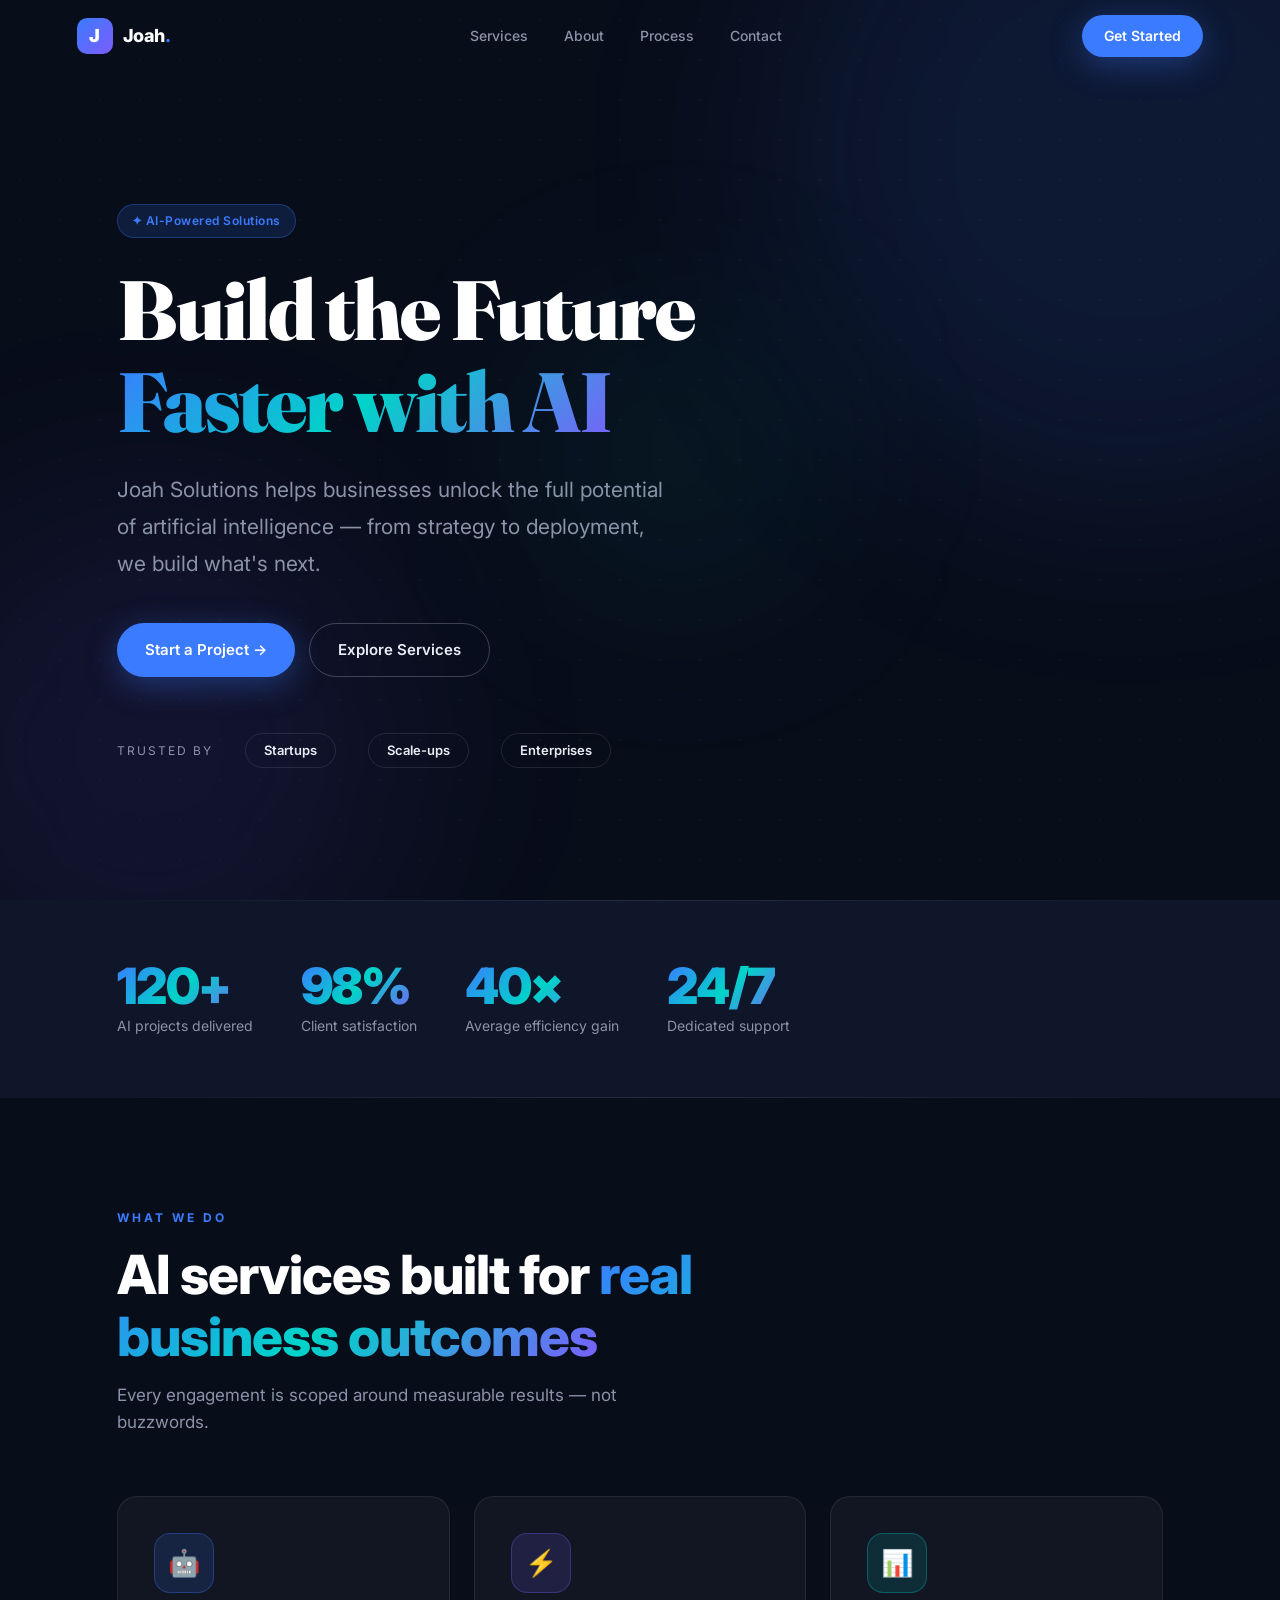
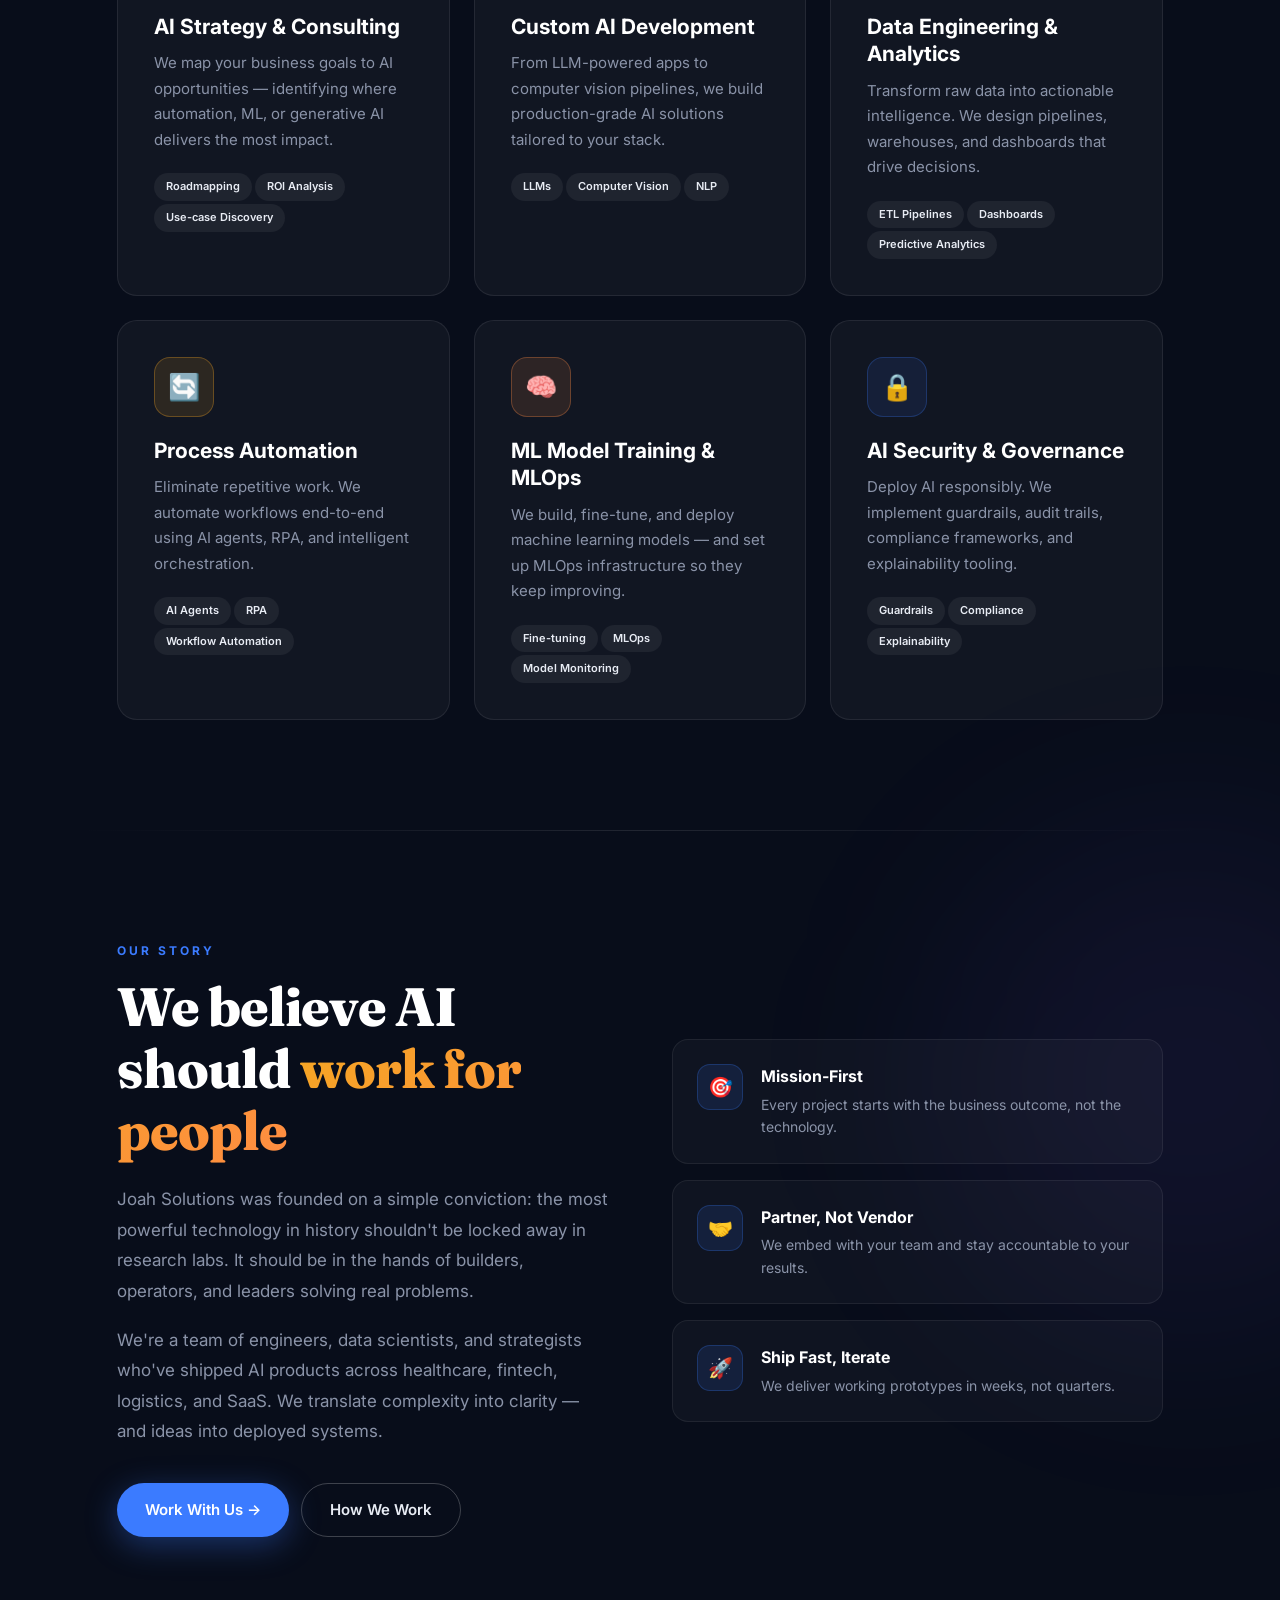
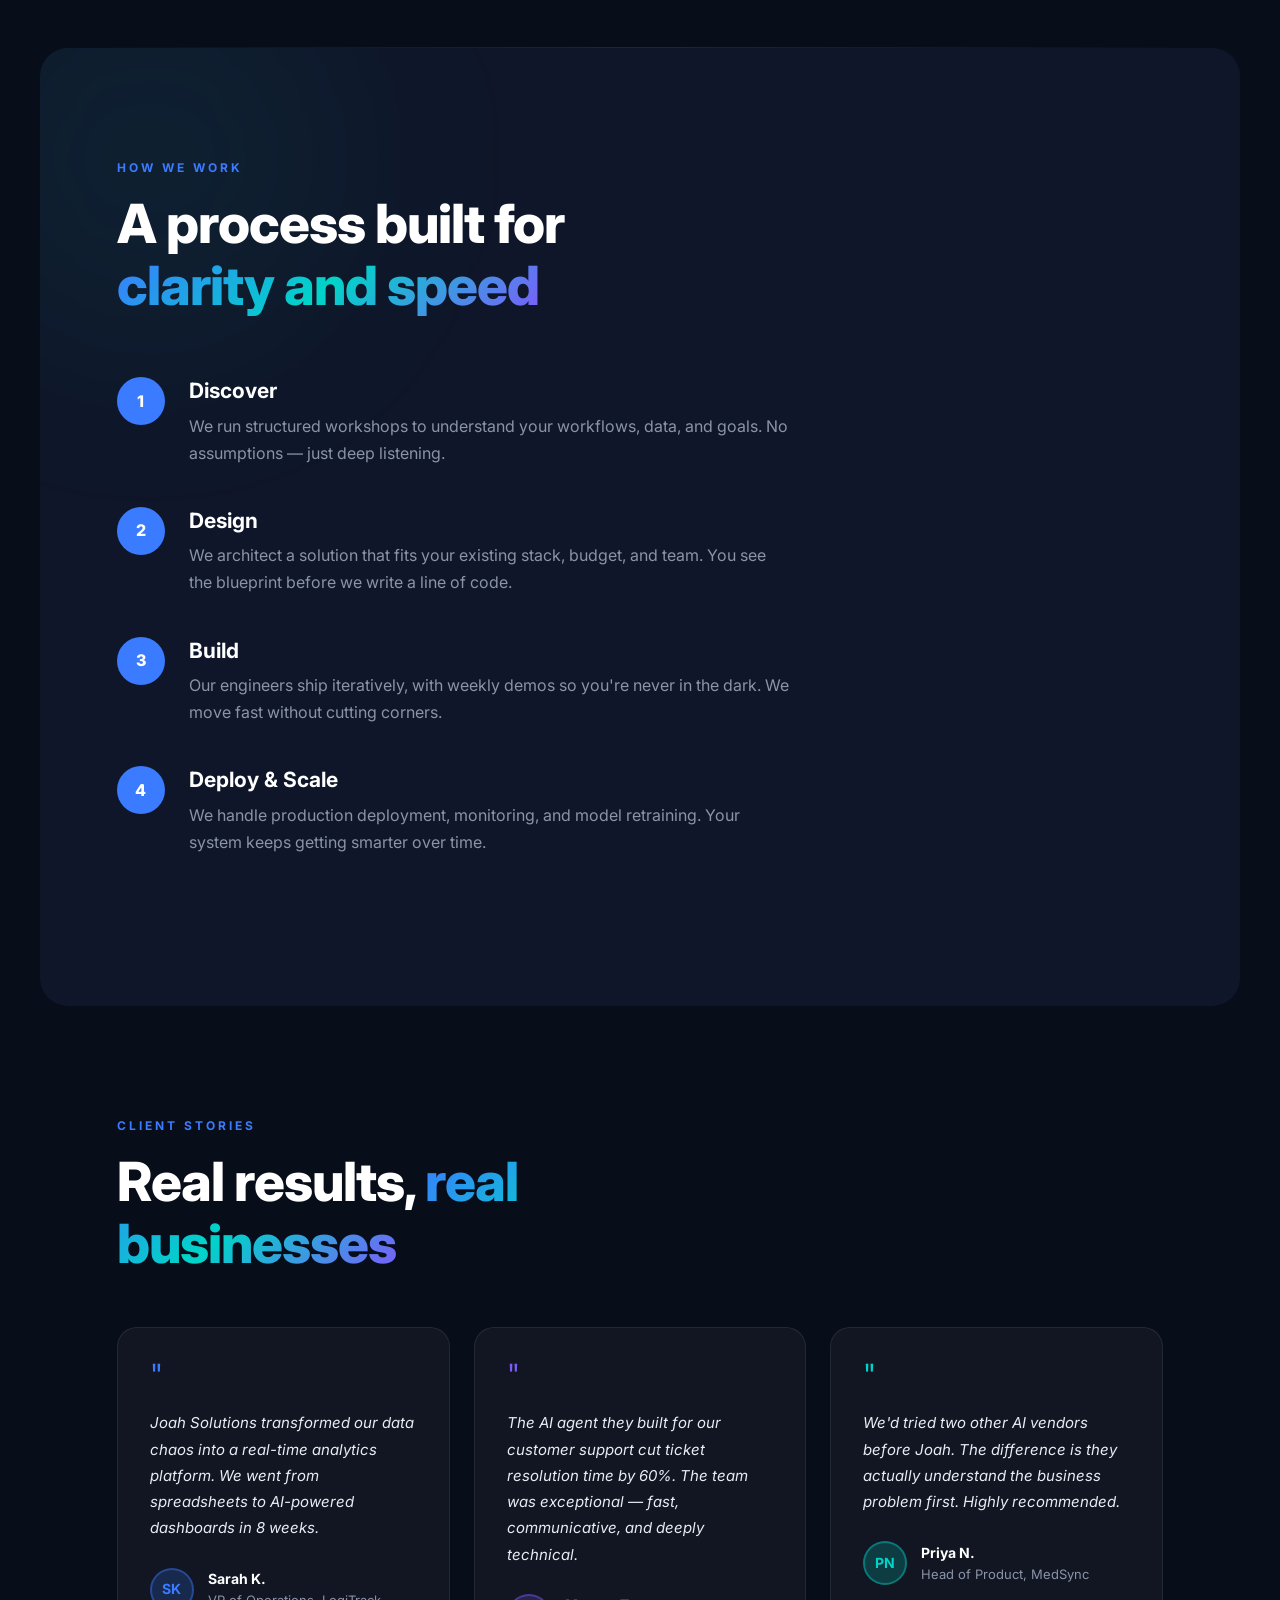
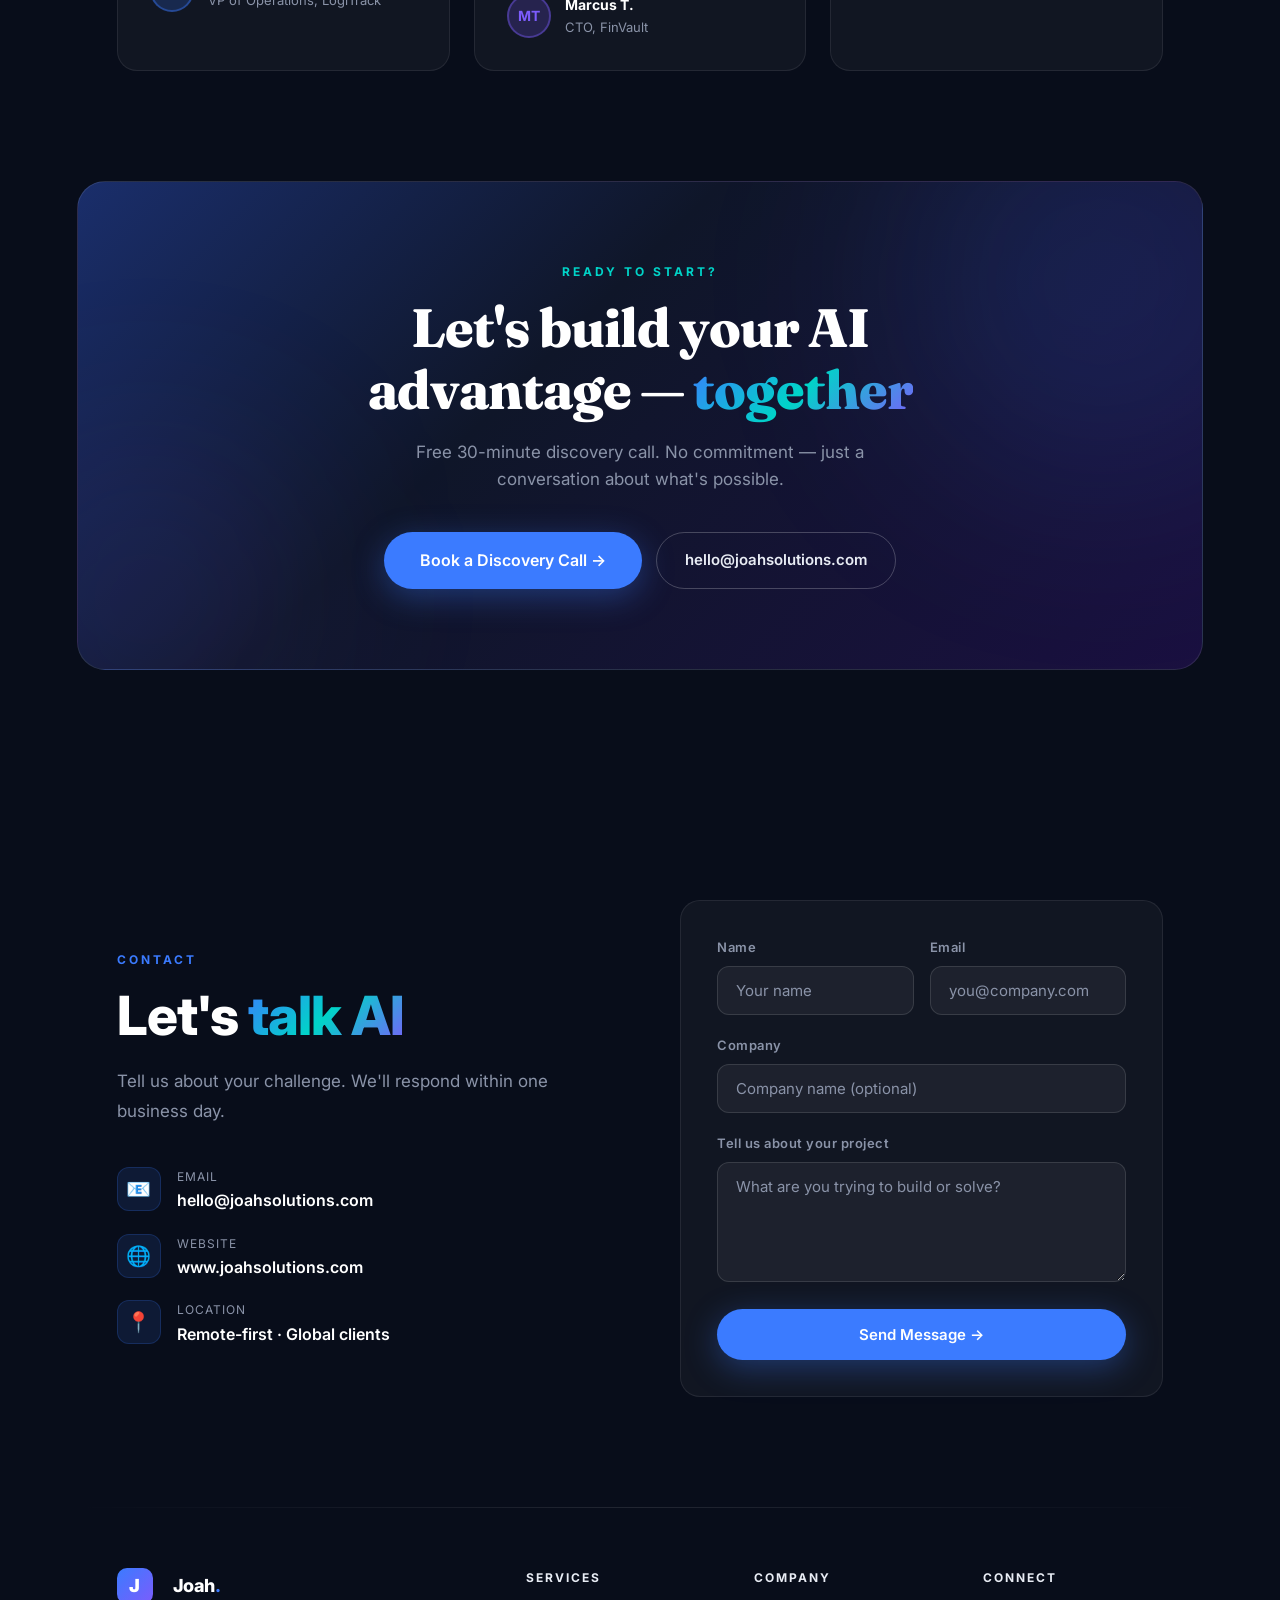
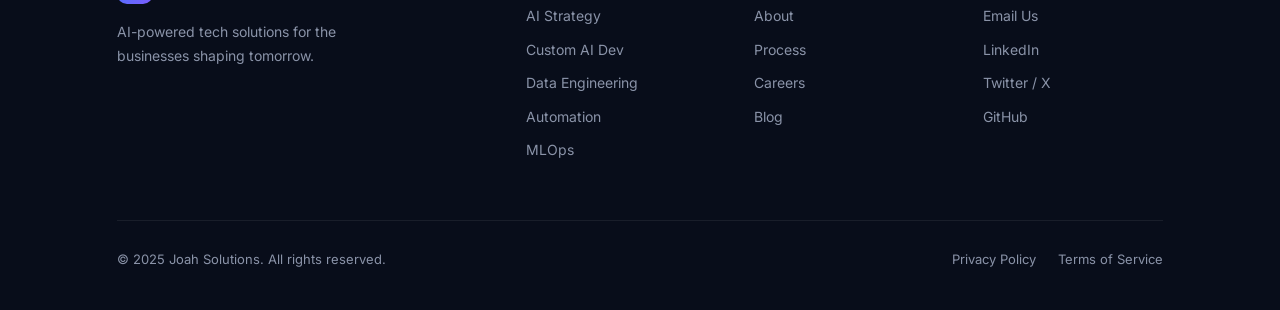
==== index.html @ d66d3c52 "Initial commit" ====
<!DOCTYPE html>
<html lang="en">
<head>
  <meta charset="UTF-8" />
  <meta name="viewport" content="width=device-width, initial-scale=1.0" />
  <title>Joah Solutions — AI-Powered Tech Services</title>
  <meta name="description" content="Joah Solutions helps businesses unlock the full potential of artificial intelligence — from strategy to deployment." />
  <link rel="preconnect" href="https://fonts.googleapis.com" />
  <link href="https://fonts.googleapis.com/css2?family=Inter:wght@300;400;500;600;700;800;900&family=Fraunces:wght@700;900&display=swap" rel="stylesheet" />

  <style>
    *, *::before, *::after { box-sizing: border-box; margin: 0; padding: 0; }
    html { scroll-behavior: smooth; }
    body {
      background: #080D1A;
      color: #E8ECF4;
      font-family: 'Inter', sans-serif;
      line-height: 1.6;
      overflow-x: hidden;
    }
    .serif { font-family: 'Fraunces', serif; }

    .fade-up { opacity: 0; transform: translateY(36px); transition: opacity 0.7s ease, transform 0.7s ease; }
    .fade-up.visible { opacity: 1; transform: translateY(0); }

    .btn {
      display: inline-flex; align-items: center; gap: 8px;
      padding: 14px 28px; border-radius: 50px; font-weight: 600;
      font-size: 15px; cursor: pointer; border: none;
      text-decoration: none; transition: transform 0.2s, box-shadow 0.2s;
      font-family: 'Inter', sans-serif;
    }
    .btn:hover { transform: translateY(-2px); }
    .btn-primary { background: #3B7BFF; color: #fff; box-shadow: 0 8px 32px rgba(59,123,255,.35); }
    .btn-primary:hover { box-shadow: 0 12px 40px rgba(59,123,255,.5); }
    .btn-outline { background: transparent; color: #E8ECF4; border: 1.5px solid rgba(255,255,255,.22); }
    .btn-outline:hover { background: rgba(255,255,255,.06); }

    nav {
      position: fixed; top: 0; left: 0; right: 0; z-index: 100;
      padding: 0 6%; height: 72px;
      display: flex; align-items: center; justify-content: space-between;
      transition: background .4s, backdrop-filter .4s;
    }
    nav.scrolled {
      background: rgba(8,13,26,.92);
      backdrop-filter: blur(16px);
      border-bottom: 1px solid rgba(255,255,255,.06);
    }
    .logo { display: flex; align-items: center; gap: 10px; text-decoration: none; }
    .logo-icon {
      width: 36px; height: 36px; border-radius: 10px;
      background: linear-gradient(135deg,#3B7BFF,#7C5CFC);
      display: flex; align-items: center; justify-content: center;
      font-size: 18px; font-weight: 900; color: #fff;
    }
    .logo-text { color: #fff; font-weight: 800; font-size: 18px; letter-spacing: -.5px; }
    .logo-text span { color: #3B7BFF; }
    .nav-links { display: flex; gap: 36px; list-style: none; }
    .nav-links a { color: #8A93A8; text-decoration: none; font-size: 14px; font-weight: 500; transition: color .2s; }
    .nav-links a:hover { color: #fff; }

    .hamburger { display: none; flex-direction: column; gap: 5px; cursor: pointer; padding: 4px; background: none; border: none; }
    .hamburger span { width: 24px; height: 2px; background: #fff; border-radius: 2px; display: block; transition: all .3s; }

    .mobile-menu {
      display: none; position: fixed; top: 72px; left: 0; right: 0;
      background: rgba(8,13,26,.97); padding: 24px 6%; z-index: 99;
      flex-direction: column; gap: 20px;
    }
    .mobile-menu.open { display: flex; }
    .mobile-menu a { color: #E8ECF4; text-decoration: none; font-size: 18px; font-weight: 500; }

    @media (max-width: 768px) {
      .nav-links { display: none; }
      .hamburger { display: flex; }
    }

    section { padding: 110px 6%; max-width: 1200px; margin: 0 auto; }

    .section-label {
      font-size: 12px; font-weight: 700; letter-spacing: 3px;
      text-transform: uppercase; color: #3B7BFF; margin-bottom: 16px;
    }

    h1 { font-size: clamp(42px,7vw,84px); font-weight: 900; letter-spacing: -2px; line-height: 1.1; }
    h2 { font-size: clamp(30px,5vw,54px); font-weight: 800; letter-spacing: -1px; line-height: 1.15; }
    h3 { font-size: 21px; font-weight: 700; line-height: 1.3; }

    .grad { background: linear-gradient(135deg,#3B7BFF,#00D4C8,#7C5CFC); -webkit-background-clip: text; -webkit-text-fill-color: transparent; background-clip: text; }
    .grad-warm { background: linear-gradient(135deg,#F5A623,#FF8C42); -webkit-background-clip: text; -webkit-text-fill-color: transparent; background-clip: text; }

    .orb { position: absolute; border-radius: 50%; filter: blur(100px); pointer-events: none; }

    /* Hero */
    #hero {
      position: relative; min-height: 100vh; display: flex;
      align-items: center; overflow: hidden; padding-top: 72px;
    }
    #hero .content { position: relative; z-index: 2; padding: 80px 6%; max-width: 1200px; margin: 0 auto; width: 100%; }
    .dot-grid {
      position: absolute; inset: 0;
      background-image: radial-gradient(rgba(255,255,255,.04) 1px, transparent 1px);
      background-size: 40px 40px;
      -webkit-mask-image: radial-gradient(ellipse 80% 80% at 50% 50%, black 40%, transparent 100%);
      mask-image: radial-gradient(ellipse 80% 80% at 50% 50%, black 40%, transparent 100%);
    }
    .pill {
      display: inline-flex; align-items: center; gap: 6px;
      padding: 6px 14px; border-radius: 50px;
      font-size: 12px; font-weight: 600; letter-spacing: .5px;
    }
    .trust-row { display: flex; gap: 32px; align-items: center; flex-wrap: wrap; margin-top: 56px; }
    .trust-tag {
      padding: 6px 18px; border-radius: 50px;
      border: 1px solid rgba(255,255,255,.1);
      font-size: 13px; color: #E8ECF4; font-weight: 600;
    }

    /* Stats */
    .stats-band { background: #0F1629; }
    .divider { height: 1px; background: linear-gradient(90deg,transparent,rgba(255,255,255,.1),transparent); margin: 0 6%; }
    .stats-row { display: flex; gap: 48px; flex-wrap: wrap; }
    .stat-num { font-size: 50px; font-weight: 900; letter-spacing: -2px; line-height: 1; }
    .stat-label { font-size: 14px; color: #8A93A8; margin-top: 4px; }

    /* Cards */
    .card {
      background: rgba(255,255,255,.04); border: 1px solid rgba(255,255,255,.08);
      border-radius: 20px; padding: 36px;
      transition: transform .3s, border-color .3s, box-shadow .3s;
    }
    .card:hover { transform: translateY(-6px); border-color: rgba(59,123,255,.3); box-shadow: 0 20px 60px rgba(0,0,0,.4); }

    .grid-3 { display: grid; grid-template-columns: repeat(auto-fit,minmax(290px,1fr)); gap: 24px; }
    .grid-2 { display: grid; grid-template-columns: repeat(auto-fit,minmax(420px,1fr)); gap: 64px; align-items: center; }

    @media(max-width:768px) { .grid-2 { grid-template-columns: 1fr; } section { padding: 80px 5%; } }

    .icon-blob {
      width: 60px; height: 60px; border-radius: 16px;
      display: flex; align-items: center; justify-content: center;
      font-size: 26px; margin-bottom: 20px;
    }
    .tag-pill {
      display: inline-flex; padding: 5px 12px; border-radius: 50px;
      background: rgba(255,255,255,.06); color: #E8ECF4;
      font-size: 11px; font-weight: 600; margin: 3px 3px 0 0;
    }

    /* About values */
    .value-row { display: flex; gap: 18px; align-items: flex-start; padding: 24px; background: rgba(255,255,255,.03); border: 1px solid rgba(255,255,255,.07); border-radius: 16px; margin-bottom: 16px; }
    .value-icon { width: 46px; height: 46px; border-radius: 13px; background: rgba(59,123,255,.12); border: 1px solid rgba(59,123,255,.25); display: flex; align-items: center; justify-content: center; font-size: 20px; flex-shrink: 0; }

    /* Process */
    .process-step { display: flex; gap: 24px; align-items: flex-start; margin-bottom: 40px; }
    .step-num { width: 48px; height: 48px; border-radius: 50%; background: #3B7BFF; color: #fff; display: flex; align-items: center; justify-content: center; font-weight: 800; font-size: 16px; flex-shrink: 0; }

    /* Testimonials */
    .testimonial { background: rgba(255,255,255,.04); border: 1px solid rgba(255,255,255,.08); border-radius: 20px; padding: 32px; }
    .avatar { width: 44px; height: 44px; border-radius: 50%; display: flex; align-items: center; justify-content: center; font-weight: 700; font-size: 14px; }

    /* CTA */
    .cta-box {
      margin: 0 6% 120px; border-radius: 28px; padding: 80px 60px;
      position: relative; overflow: hidden;
      background: linear-gradient(135deg,#1A2E6B 0%,#0F1629 40%,#1A1040 100%);
      border: 1px solid rgba(255,255,255,.1); text-align: center;
    }
    @media(max-width:600px) { .cta-box { padding: 56px 28px; margin: 0 4% 80px; } }

    /* Contact form */
    .form-group { margin-bottom: 20px; }
    label { display: block; font-size: 13px; font-weight: 600; color: #8A93A8; margin-bottom: 8px; letter-spacing: .5px; }
    input, textarea {
      width: 100%; background: rgba(255,255,255,.05); border: 1px solid rgba(255,255,255,.12);
      border-radius: 12px; padding: 14px 18px; color: #fff;
      font-family: 'Inter',sans-serif; font-size: 15px; outline: none;
      transition: border-color .2s;
    }
    input:focus, textarea:focus { border-color: #3B7BFF; }
    input::placeholder, textarea::placeholder { color: #8A93A8; }
    textarea { resize: vertical; min-height: 120px; }
    .form-row { display: grid; grid-template-columns: 1fr 1fr; gap: 16px; }
    @media(max-width:560px) { .form-row { grid-template-columns: 1fr; } }

    /* Footer */
    footer { padding: 60px 6% 40px; max-width: 1200px; margin: 0 auto; }
    .footer-grid { display: grid; grid-template-columns: 2fr 1fr 1fr 1fr; gap: 48px; margin-bottom: 48px; }
    @media(max-width:900px) { .footer-grid { grid-template-columns: 1fr 1fr; } }
    @media(max-width:540px) { .footer-grid { grid-template-columns: 1fr; } }
    .footer-col-title { font-size: 12px; font-weight: 700; letter-spacing: 2px; text-transform: uppercase; color: #E8ECF4; margin-bottom: 18px; }
    .footer-link { color: #8A93A8; text-decoration: none; font-size: 14px; display: block; margin-bottom: 11px; transition: color .2s; }
    .footer-link:hover { color: #fff; }
    .footer-bottom { border-top: 1px solid rgba(255,255,255,.07); padding-top: 28px; display: flex; justify-content: space-between; flex-wrap: wrap; gap: 12px; }
    .footer-bottom span, .footer-bottom a { color: #8A93A8; font-size: 13px; text-decoration: none; }

    @keyframes float { 0%,100%{transform:translateY(0)} 50%{transform:translateY(-10px)} }
    .float { animation: float 6s ease-in-out infinite; }
  </style>
</head>
<body>

<!-- NAV -->
<nav id="navbar">
  <a href="#hero" class="logo">
    <div class="logo-icon">J</div>
    <span class="logo-text">Joah<span>.</span></span>
  </a>
  <ul class="nav-links">
    <li><a href="#services">Services</a></li>
    <li><a href="#about">About</a></li>
    <li><a href="#process">Process</a></li>
    <li><a href="#contact">Contact</a></li>
  </ul>
  <div style="display:flex;align-items:center;gap:14px">
    <a href="#contact" class="btn btn-primary" style="padding:10px 22px;font-size:14px">Get Started</a>
    <button class="hamburger" id="hamburger" aria-label="Menu">
      <span></span><span></span><span></span>
    </button>
  </div>
</nav>
<div class="mobile-menu" id="mobileMenu">
  <a href="#services" onclick="closeMenu()">Services</a>
  <a href="#about" onclick="closeMenu()">About</a>
  <a href="#process" onclick="closeMenu()">Process</a>
  <a href="#contact" onclick="closeMenu()">Contact</a>
</div>

<!-- HERO -->
<div id="hero">
  <div class="orb" style="width:700px;height:700px;background:rgba(59,123,255,.11);top:-200px;right:-200px"></div>
  <div class="orb" style="width:500px;height:500px;background:rgba(124,92,252,.09);bottom:-100px;left:-100px"></div>
  <div class="orb" style="width:280px;height:280px;background:rgba(0,212,200,.07);top:35%;left:42%"></div>
  <div class="dot-grid"></div>
  <div class="content">
    <div style="margin-bottom:26px">
      <span class="pill" style="background:rgba(59,123,255,.15);color:#3B7BFF;border:1px solid rgba(59,123,255,.3)">✦ AI-Powered Solutions</span>
    </div>
    <h1 class="serif fade-up" style="color:#fff;max-width:880px;margin-bottom:24px">
      Build the Future<br><span class="grad">Faster with AI</span>
    </h1>
    <p class="fade-up" style="font-size:clamp(17px,2.4vw,21px);color:#8A93A8;max-width:560px;margin-bottom:40px;line-height:1.75;transition-delay:.1s">
      Joah Solutions helps businesses unlock the full potential of artificial intelligence — from strategy to deployment, we build what's next.
    </p>
    <div class="fade-up" style="display:flex;gap:14px;flex-wrap:wrap;transition-delay:.2s">
      <a href="#contact" class="btn btn-primary">Start a Project →</a>
      <a href="#services" class="btn btn-outline">Explore Services</a>
    </div>
    <div class="trust-row fade-up" style="transition-delay:.3s">
      <span style="font-size:12px;color:#8A93A8;letter-spacing:2px;text-transform:uppercase">Trusted by</span>
      <span class="trust-tag">Startups</span>
      <span class="trust-tag">Scale-ups</span>
      <span class="trust-tag">Enterprises</span>
    </div>
  </div>
</div>

<!-- STATS -->
<div class="stats-band">
  <div class="divider"></div>
  <section style="padding-top:60px;padding-bottom:60px">
    <div class="stats-row">
      <div class="fade-up"><div class="stat-num grad">120+</div><div class="stat-label">AI projects delivered</div></div>
      <div class="fade-up" style="transition-delay:.08s"><div class="stat-num grad">98%</div><div class="stat-label">Client satisfaction</div></div>
      <div class="fade-up" style="transition-delay:.16s"><div class="stat-num grad">40×</div><div class="stat-label">Average efficiency gain</div></div>
      <div class="fade-up" style="transition-delay:.24s"><div class="stat-num grad">24/7</div><div class="stat-label">Dedicated support</div></div>
    </div>
  </section>
  <div class="divider"></div>
</div>

<!-- SERVICES -->
<section id="services">
  <div class="section-label fade-up">What We Do</div>
  <h2 class="fade-up" style="color:#fff;margin-bottom:14px;max-width:660px">
    AI services built for <span class="grad">real business outcomes</span>
  </h2>
  <p class="fade-up" style="color:#8A93A8;font-size:17px;max-width:520px;margin-bottom:60px">
    Every engagement is scoped around measurable results — not buzzwords.
  </p>
  <div class="grid-3">
    <div class="card fade-up">
      <div class="icon-blob" style="background:rgba(59,123,255,.15);border:1px solid rgba(59,123,255,.3)">🤖</div>
      <h3 style="color:#fff;margin-bottom:10px">AI Strategy & Consulting</h3>
      <p style="color:#8A93A8;font-size:15px;line-height:1.7;margin-bottom:18px">We map your business goals to AI opportunities — identifying where automation, ML, or generative AI delivers the most impact.</p>
      <span class="tag-pill">Roadmapping</span><span class="tag-pill">ROI Analysis</span><span class="tag-pill">Use-case Discovery</span>
    </div>
    <div class="card fade-up" style="transition-delay:.08s">
      <div class="icon-blob" style="background:rgba(124,92,252,.15);border:1px solid rgba(124,92,252,.3)">⚡</div>
      <h3 style="color:#fff;margin-bottom:10px">Custom AI Development</h3>
      <p style="color:#8A93A8;font-size:15px;line-height:1.7;margin-bottom:18px">From LLM-powered apps to computer vision pipelines, we build production-grade AI solutions tailored to your stack.</p>
      <span class="tag-pill">LLMs</span><span class="tag-pill">Computer Vision</span><span class="tag-pill">NLP</span>
    </div>
    <div class="card fade-up" style="transition-delay:.16s">
      <div class="icon-blob" style="background:rgba(0,212,200,.12);border:1px solid rgba(0,212,200,.3)">📊</div>
      <h3 style="color:#fff;margin-bottom:10px">Data Engineering & Analytics</h3>
      <p style="color:#8A93A8;font-size:15px;line-height:1.7;margin-bottom:18px">Transform raw data into actionable intelligence. We design pipelines, warehouses, and dashboards that drive decisions.</p>
      <span class="tag-pill">ETL Pipelines</span><span class="tag-pill">Dashboards</span><span class="tag-pill">Predictive Analytics</span>
    </div>
    <div class="card fade-up" style="transition-delay:.08s">
      <div class="icon-blob" style="background:rgba(245,166,35,.12);border:1px solid rgba(245,166,35,.3)">🔄</div>
      <h3 style="color:#fff;margin-bottom:10px">Process Automation</h3>
      <p style="color:#8A93A8;font-size:15px;line-height:1.7;margin-bottom:18px">Eliminate repetitive work. We automate workflows end-to-end using AI agents, RPA, and intelligent orchestration.</p>
      <span class="tag-pill">AI Agents</span><span class="tag-pill">RPA</span><span class="tag-pill">Workflow Automation</span>
    </div>
    <div class="card fade-up" style="transition-delay:.16s">
      <div class="icon-blob" style="background:rgba(255,140,66,.12);border:1px solid rgba(255,140,66,.3)">🧠</div>
      <h3 style="color:#fff;margin-bottom:10px">ML Model Training & MLOps</h3>
      <p style="color:#8A93A8;font-size:15px;line-height:1.7;margin-bottom:18px">We build, fine-tune, and deploy machine learning models — and set up MLOps infrastructure so they keep improving.</p>
      <span class="tag-pill">Fine-tuning</span><span class="tag-pill">MLOps</span><span class="tag-pill">Model Monitoring</span>
    </div>
    <div class="card fade-up" style="transition-delay:.24s">
      <div class="icon-blob" style="background:rgba(59,123,255,.1);border:1px solid rgba(59,123,255,.25)">🔒</div>
      <h3 style="color:#fff;margin-bottom:10px">AI Security & Governance</h3>
      <p style="color:#8A93A8;font-size:15px;line-height:1.7;margin-bottom:18px">Deploy AI responsibly. We implement guardrails, audit trails, compliance frameworks, and explainability tooling.</p>
      <span class="tag-pill">Guardrails</span><span class="tag-pill">Compliance</span><span class="tag-pill">Explainability</span>
    </div>
  </div>
</section>

<div class="divider"></div>

<!-- ABOUT -->
<section id="about" style="position:relative">
  <div class="orb" style="width:500px;height:500px;background:rgba(124,92,252,.07);top:0;right:-200px"></div>
  <div class="grid-2" style="position:relative;z-index:1">
    <div>
      <div class="section-label fade-up">Our Story</div>
      <h2 class="fade-up serif" style="color:#fff;margin-bottom:22px">
        We believe AI should <span class="grad-warm">work for people</span>
      </h2>
      <p class="fade-up" style="color:#8A93A8;font-size:17px;line-height:1.8;margin-bottom:18px">
        Joah Solutions was founded on a simple conviction: the most powerful technology in history shouldn't be locked away in research labs. It should be in the hands of builders, operators, and leaders solving real problems.
      </p>
      <p class="fade-up" style="color:#8A93A8;font-size:17px;line-height:1.8;margin-bottom:36px">
        We're a team of engineers, data scientists, and strategists who've shipped AI products across healthcare, fintech, logistics, and SaaS. We translate complexity into clarity — and ideas into deployed systems.
      </p>
      <div class="fade-up" style="display:flex;gap:12px;flex-wrap:wrap">
        <a href="#contact" class="btn btn-primary">Work With Us →</a>
        <a href="#process" class="btn btn-outline">How We Work</a>
      </div>
    </div>
    <div class="fade-up">
      <div class="value-row">
        <div class="value-icon">🎯</div>
        <div>
          <div style="font-weight:700;color:#fff;margin-bottom:4px">Mission-First</div>
          <div style="color:#8A93A8;font-size:14px;line-height:1.6">Every project starts with the business outcome, not the technology.</div>
        </div>
      </div>
      <div class="value-row">
        <div class="value-icon">🤝</div>
        <div>
          <div style="font-weight:700;color:#fff;margin-bottom:4px">Partner, Not Vendor</div>
          <div style="color:#8A93A8;font-size:14px;line-height:1.6">We embed with your team and stay accountable to your results.</div>
        </div>
      </div>
      <div class="value-row">
        <div class="value-icon">🚀</div>
        <div>
          <div style="font-weight:700;color:#fff;margin-bottom:4px">Ship Fast, Iterate</div>
          <div style="color:#8A93A8;font-size:14px;line-height:1.6">We deliver working prototypes in weeks, not quarters.</div>
        </div>
      </div>
    </div>
  </div>
</section>

<div class="divider"></div>

<!-- PROCESS -->
<section id="process" style="background:#0F1629;border-radius:28px;position:relative;overflow:hidden">
  <div class="orb" style="width:380px;height:380px;background:rgba(0,212,200,.06);top:-80px;left:-80px"></div>
  <div style="position:relative;z-index:1">
    <div class="section-label fade-up">How We Work</div>
    <h2 class="fade-up" style="color:#fff;margin-bottom:60px;max-width:500px">A process built for <span class="grad">clarity and speed</span></h2>
    <div class="process-step fade-up">
      <div class="step-num">1</div>
      <div><h3 style="color:#fff;margin-bottom:8px">Discover</h3><p style="color:#8A93A8;font-size:16px;max-width:600px;line-height:1.7">We run structured workshops to understand your workflows, data, and goals. No assumptions — just deep listening.</p></div>
    </div>
    <div class="process-step fade-up" style="transition-delay:.1s">
      <div class="step-num">2</div>
      <div><h3 style="color:#fff;margin-bottom:8px">Design</h3><p style="color:#8A93A8;font-size:16px;max-width:600px;line-height:1.7">We architect a solution that fits your existing stack, budget, and team. You see the blueprint before we write a line of code.</p></div>
    </div>
    <div class="process-step fade-up" style="transition-delay:.2s">
      <div class="step-num">3</div>
      <div><h3 style="color:#fff;margin-bottom:8px">Build</h3><p style="color:#8A93A8;font-size:16px;max-width:600px;line-height:1.7">Our engineers ship iteratively, with weekly demos so you're never in the dark. We move fast without cutting corners.</p></div>
    </div>
    <div class="process-step fade-up" style="transition-delay:.3s">
      <div class="step-num">4</div>
      <div><h3 style="color:#fff;margin-bottom:8px">Deploy & Scale</h3><p style="color:#8A93A8;font-size:16px;max-width:600px;line-height:1.7">We handle production deployment, monitoring, and model retraining. Your system keeps getting smarter over time.</p></div>
    </div>
  </div>
</section>

<!-- TESTIMONIALS -->
<section>
  <div class="section-label fade-up">Client Stories</div>
  <h2 class="fade-up" style="color:#fff;margin-bottom:52px;max-width:500px">Real results, <span class="grad">real businesses</span></h2>
  <div class="grid-3">
    <div class="testimonial fade-up">
      <div style="font-size:32px;color:#3B7BFF;margin-bottom:18px;line-height:1">"</div>
      <p style="color:#E8ECF4;font-size:15px;line-height:1.75;margin-bottom:26px;font-style:italic">Joah Solutions transformed our data chaos into a real-time analytics platform. We went from spreadsheets to AI-powered dashboards in 8 weeks.</p>
      <div style="display:flex;align-items:center;gap:14px">
        <div class="avatar" style="background:rgba(59,123,255,.2);border:2px solid rgba(59,123,255,.4);color:#3B7BFF">SK</div>
        <div><div style="font-weight:700;color:#fff;font-size:14px">Sarah K.</div><div style="color:#8A93A8;font-size:13px">VP of Operations, LogiTrack</div></div>
      </div>
    </div>
    <div class="testimonial fade-up" style="transition-delay:.1s">
      <div style="font-size:32px;color:#7C5CFC;margin-bottom:18px;line-height:1">"</div>
      <p style="color:#E8ECF4;font-size:15px;line-height:1.75;margin-bottom:26px;font-style:italic">The AI agent they built for our customer support cut ticket resolution time by 60%. The team was exceptional — fast, communicative, and deeply technical.</p>
      <div style="display:flex;align-items:center;gap:14px">
        <div class="avatar" style="background:rgba(124,92,252,.2);border:2px solid rgba(124,92,252,.4);color:#7C5CFC">MT</div>
        <div><div style="font-weight:700;color:#fff;font-size:14px">Marcus T.</div><div style="color:#8A93A8;font-size:13px">CTO, FinVault</div></div>
      </div>
    </div>
    <div class="testimonial fade-up" style="transition-delay:.2s">
      <div style="font-size:32px;color:#00D4C8;margin-bottom:18px;line-height:1">"</div>
      <p style="color:#E8ECF4;font-size:15px;line-height:1.75;margin-bottom:26px;font-style:italic">We'd tried two other AI vendors before Joah. The difference is they actually understand the business problem first. Highly recommended.</p>
      <div style="display:flex;align-items:center;gap:14px">
        <div class="avatar" style="background:rgba(0,212,200,.2);border:2px solid rgba(0,212,200,.4);color:#00D4C8">PN</div>
        <div><div style="font-weight:700;color:#fff;font-size:14px">Priya N.</div><div style="color:#8A93A8;font-size:13px">Head of Product, MedSync</div></div>
      </div>
    </div>
  </div>
</section>

<!-- CTA -->
<div class="cta-box">
  <div class="orb" style="width:400px;height:400px;background:rgba(59,123,255,.14);top:-100px;right:-100px"></div>
  <div class="orb" style="width:300px;height:300px;background:rgba(124,92,252,.1);bottom:-80px;left:-80px"></div>
  <div style="position:relative;z-index:1">
    <div class="section-label" style="color:#00D4C8">Ready to Start?</div>
    <h2 class="serif fade-up" style="color:#fff;max-width:580px;margin:0 auto 18px">
      Let's build your AI advantage — <span class="grad">together</span>
    </h2>
    <p class="fade-up" style="color:#8A93A8;font-size:17px;max-width:460px;margin:0 auto 38px">
      Free 30-minute discovery call. No commitment — just a conversation about what's possible.
    </p>
    <div class="fade-up" style="display:flex;gap:14px;justify-content:center;flex-wrap:wrap">
      <a href="#contact" class="btn btn-primary" style="font-size:16px;padding:16px 36px">Book a Discovery Call →</a>
      <a href="mailto:hello@joahsolutions.com" class="btn btn-outline">hello@joahsolutions.com</a>
    </div>
  </div>
</div>

<!-- CONTACT -->
<section id="contact">
  <div class="grid-2" style="gap:80px">
    <div>
      <div class="section-label fade-up">Contact</div>
      <h2 class="fade-up" style="color:#fff;margin-bottom:18px">Let's <span class="grad">talk AI</span></h2>
      <p class="fade-up" style="color:#8A93A8;font-size:17px;line-height:1.8;margin-bottom:40px">Tell us about your challenge. We'll respond within one business day.</p>
      <div class="fade-up" style="display:flex;flex-direction:column;gap:20px">
        <div style="display:flex;gap:16px;align-items:flex-start">
          <div style="width:44px;height:44px;border-radius:12px;background:rgba(59,123,255,.12);border:1px solid rgba(59,123,255,.2);display:flex;align-items:center;justify-content:center;font-size:20px;flex-shrink:0">📧</div>
          <div><div style="font-size:12px;color:#8A93A8;margin-bottom:2px;letter-spacing:1px;text-transform:uppercase">Email</div><div style="color:#fff;font-weight:600">hello@joahsolutions.com</div></div>
        </div>
        <div style="display:flex;gap:16px;align-items:flex-start">
          <div style="width:44px;height:44px;border-radius:12px;background:rgba(59,123,255,.12);border:1px solid rgba(59,123,255,.2);display:flex;align-items:center;justify-content:center;font-size:20px;flex-shrink:0">🌐</div>
          <div><div style="font-size:12px;color:#8A93A8;margin-bottom:2px;letter-spacing:1px;text-transform:uppercase">Website</div><div style="color:#fff;font-weight:600">www.joahsolutions.com</div></div>
        </div>
        <div style="display:flex;gap:16px;align-items:flex-start">
          <div style="width:44px;height:44px;border-radius:12px;background:rgba(59,123,255,.12);border:1px solid rgba(59,123,255,.2);display:flex;align-items:center;justify-content:center;font-size:20px;flex-shrink:0">📍</div>
          <div><div style="font-size:12px;color:#8A93A8;margin-bottom:2px;letter-spacing:1px;text-transform:uppercase">Location</div><div style="color:#fff;font-weight:600">Remote-first · Global clients</div></div>
        </div>
      </div>
    </div>
    <div class="card fade-up" id="contactCard">
      <form id="contactForm">
        <div class="form-row">
          <div class="form-group"><label>Name</label><input type="text" placeholder="Your name" required /></div>
          <div class="form-group"><label>Email</label><input type="email" placeholder="you@company.com" required /></div>
        </div>
        <div class="form-group"><label>Company</label><input type="text" placeholder="Company name (optional)" /></div>
        <div class="form-group"><label>Tell us about your project</label><textarea placeholder="What are you trying to build or solve?"></textarea></div>
        <button type="submit" class="btn btn-primary" style="width:100%;justify-content:center;padding:16px">Send Message →</button>
      </form>
      <div id="successMsg" style="display:none;text-align:center;padding:40px 0">
        <div style="font-size:48px;margin-bottom:14px">✅</div>
        <h3 style="color:#fff;margin-bottom:8px">Message sent!</h3>
        <p style="color:#8A93A8">We'll be in touch within one business day.</p>
      </div>
    </div>
  </div>
</section>

<!-- FOOTER -->
<div class="divider"></div>
<footer>
  <div class="footer-grid">
    <div>
      <div class="logo" style="margin-bottom:16px;display:inline-flex">
        <div class="logo-icon">J</div>
        <span class="logo-text" style="margin-left:10px">Joah<span>.</span></span>
      </div>
      <p style="color:#8A93A8;font-size:14px;line-height:1.7;max-width:240px">AI-powered tech solutions for the businesses shaping tomorrow.</p>
    </div>
    <div>
      <div class="footer-col-title">Services</div>
      <a href="#services" class="footer-link">AI Strategy</a>
      <a href="#services" class="footer-link">Custom AI Dev</a>
      <a href="#services" class="footer-link">Data Engineering</a>
      <a href="#services" class="footer-link">Automation</a>
      <a href="#services" class="footer-link">MLOps</a>
    </div>
    <div>
      <div class="footer-col-title">Company</div>
      <a href="#about" class="footer-link">About</a>
      <a href="#process" class="footer-link">Process</a>
      <a href="#" class="footer-link">Careers</a>
      <a href="#" class="footer-link">Blog</a>
    </div>
    <div>
      <div class="footer-col-title">Connect</div>
      <a href="mailto:hello@joahsolutions.com" class="footer-link">Email Us</a>
      <a href="#" class="footer-link">LinkedIn</a>
      <a href="#" class="footer-link">Twitter / X</a>
      <a href="#" class="footer-link">GitHub</a>
    </div>
  </div>
  <div class="footer-bottom">
    <span>© 2025 Joah Solutions. All rights reserved.</span>
    <div style="display:flex;gap:22px">
      <a href="#">Privacy Policy</a>
      <a href="#">Terms of Service</a>
    </div>
  </div>
</footer>

<script>
  // Nav scroll effect
  window.addEventListener('scroll', () => {
    document.getElementById('navbar').classList.toggle('scrolled', window.scrollY > 40);
  });

  // Mobile menu
  document.getElementById('hamburger').addEventListener('click', () => {
    document.getElementById('mobileMenu').classList.toggle('open');
  });
  function closeMenu() {
    document.getElementById('mobileMenu').classList.remove('open');
  }

  // Scroll reveal
  const obs = new IntersectionObserver((entries) => {
    entries.forEach(e => { if (e.isIntersecting) e.target.classList.add('visible'); });
  }, { threshold: 0.12 });
  document.querySelectorAll('.fade-up').forEach(el => obs.observe(el));

  // Contact form
  document.getElementById('contactForm').addEventListener('submit', (e) => {
    e.preventDefault();
    document.getElementById('contactForm').style.display = 'none';
    document.getElementById('successMsg').style.display = 'block';
  });
</script>
</body>
</html>
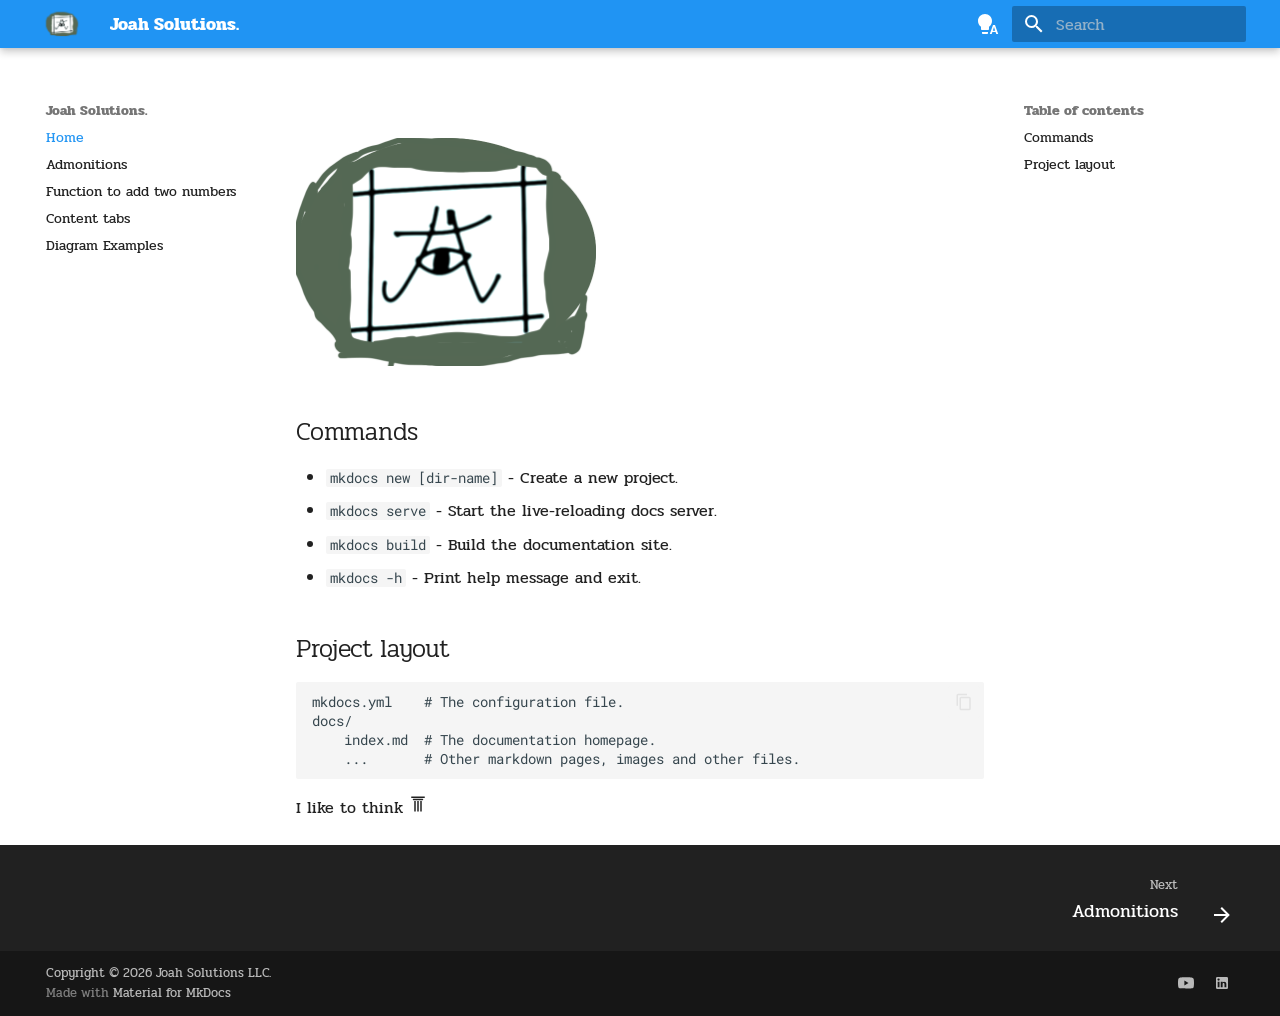
==== commit 628c887e: "Deployed d15f7cf with MkDocs version: 1.6.1" ====
--- a/index.html
+++ b/index.html
@@ -1,560 +1,640 @@
-<!DOCTYPE html>
-<html lang="en">
-<head>
-  <meta charset="UTF-8" />
-  <meta name="viewport" content="width=device-width, initial-scale=1.0" />
-  <title>Joah Solutions — AI-Powered Tech Services</title>
-  <meta name="description" content="Joah Solutions helps businesses unlock the full potential of artificial intelligence — from strategy to deployment." />
-  <link rel="preconnect" href="https://fonts.googleapis.com" />
-  <link href="https://fonts.googleapis.com/css2?family=Inter:wght@300;400;500;600;700;800;900&family=Fraunces:wght@700;900&display=swap" rel="stylesheet" />
-
-  <style>
-    *, *::before, *::after { box-sizing: border-box; margin: 0; padding: 0; }
-    html { scroll-behavior: smooth; }
-    body {
-      background: #080D1A;
-      color: #E8ECF4;
-      font-family: 'Inter', sans-serif;
-      line-height: 1.6;
-      overflow-x: hidden;
-    }
-    .serif { font-family: 'Fraunces', serif; }
-
-    .fade-up { opacity: 0; transform: translateY(36px); transition: opacity 0.7s ease, transform 0.7s ease; }
-    .fade-up.visible { opacity: 1; transform: translateY(0); }
-
-    .btn {
-      display: inline-flex; align-items: center; gap: 8px;
-      padding: 14px 28px; border-radius: 50px; font-weight: 600;
-      font-size: 15px; cursor: pointer; border: none;
-      text-decoration: none; transition: transform 0.2s, box-shadow 0.2s;
-      font-family: 'Inter', sans-serif;
-    }
-    .btn:hover { transform: translateY(-2px); }
-    .btn-primary { background: #3B7BFF; color: #fff; box-shadow: 0 8px 32px rgba(59,123,255,.35); }
-    .btn-primary:hover { box-shadow: 0 12px 40px rgba(59,123,255,.5); }
-    .btn-outline { background: transparent; color: #E8ECF4; border: 1.5px solid rgba(255,255,255,.22); }
-    .btn-outline:hover { background: rgba(255,255,255,.06); }
-
-    nav {
-      position: fixed; top: 0; left: 0; right: 0; z-index: 100;
-      padding: 0 6%; height: 72px;
-      display: flex; align-items: center; justify-content: space-between;
-      transition: background .4s, backdrop-filter .4s;
-    }
-    nav.scrolled {
-      background: rgba(8,13,26,.92);
-      backdrop-filter: blur(16px);
-      border-bottom: 1px solid rgba(255,255,255,.06);
-    }
-    .logo { display: flex; align-items: center; gap: 10px; text-decoration: none; }
-    .logo-icon {
-      width: 36px; height: 36px; border-radius: 10px;
-      background: linear-gradient(135deg,#3B7BFF,#7C5CFC);
-      display: flex; align-items: center; justify-content: center;
-      font-size: 18px; font-weight: 900; color: #fff;
-    }
-    .logo-text { color: #fff; font-weight: 800; font-size: 18px; letter-spacing: -.5px; }
-    .logo-text span { color: #3B7BFF; }
-    .nav-links { display: flex; gap: 36px; list-style: none; }
-    .nav-links a { color: #8A93A8; text-decoration: none; font-size: 14px; font-weight: 500; transition: color .2s; }
-    .nav-links a:hover { color: #fff; }
-
-    .hamburger { display: none; flex-direction: column; gap: 5px; cursor: pointer; padding: 4px; background: none; border: none; }
-    .hamburger span { width: 24px; height: 2px; background: #fff; border-radius: 2px; display: block; transition: all .3s; }
-
-    .mobile-menu {
-      display: none; position: fixed; top: 72px; left: 0; right: 0;
-      background: rgba(8,13,26,.97); padding: 24px 6%; z-index: 99;
-      flex-direction: column; gap: 20px;
-    }
-    .mobile-menu.open { display: flex; }
-    .mobile-menu a { color: #E8ECF4; text-decoration: none; font-size: 18px; font-weight: 500; }
-
-    @media (max-width: 768px) {
-      .nav-links { display: none; }
-      .hamburger { display: flex; }
-    }
-
-    section { padding: 110px 6%; max-width: 1200px; margin: 0 auto; }
-
-    .section-label {
-      font-size: 12px; font-weight: 700; letter-spacing: 3px;
-      text-transform: uppercase; color: #3B7BFF; margin-bottom: 16px;
-    }
-
-    h1 { font-size: clamp(42px,7vw,84px); font-weight: 900; letter-spacing: -2px; line-height: 1.1; }
-    h2 { font-size: clamp(30px,5vw,54px); font-weight: 800; letter-spacing: -1px; line-height: 1.15; }
-    h3 { font-size: 21px; font-weight: 700; line-height: 1.3; }
-
-    .grad { background: linear-gradient(135deg,#3B7BFF,#00D4C8,#7C5CFC); -webkit-background-clip: text; -webkit-text-fill-color: transparent; background-clip: text; }
-    .grad-warm { background: linear-gradient(135deg,#F5A623,#FF8C42); -webkit-background-clip: text; -webkit-text-fill-color: transparent; background-clip: text; }
-
-    .orb { position: absolute; border-radius: 50%; filter: blur(100px); pointer-events: none; }
-
-    /* Hero */
-    #hero {
-      position: relative; min-height: 100vh; display: flex;
-      align-items: center; overflow: hidden; padding-top: 72px;
-    }
-    #hero .content { position: relative; z-index: 2; padding: 80px 6%; max-width: 1200px; margin: 0 auto; width: 100%; }
-    .dot-grid {
-      position: absolute; inset: 0;
-      background-image: radial-gradient(rgba(255,255,255,.04) 1px, transparent 1px);
-      background-size: 40px 40px;
-      -webkit-mask-image: radial-gradient(ellipse 80% 80% at 50% 50%, black 40%, transparent 100%);
-      mask-image: radial-gradient(ellipse 80% 80% at 50% 50%, black 40%, transparent 100%);
-    }
-    .pill {
-      display: inline-flex; align-items: center; gap: 6px;
-      padding: 6px 14px; border-radius: 50px;
-      font-size: 12px; font-weight: 600; letter-spacing: .5px;
-    }
-    .trust-row { display: flex; gap: 32px; align-items: center; flex-wrap: wrap; margin-top: 56px; }
-    .trust-tag {
-      padding: 6px 18px; border-radius: 50px;
-      border: 1px solid rgba(255,255,255,.1);
-      font-size: 13px; color: #E8ECF4; font-weight: 600;
-    }
-
-    /* Stats */
-    .stats-band { background: #0F1629; }
-    .divider { height: 1px; background: linear-gradient(90deg,transparent,rgba(255,255,255,.1),transparent); margin: 0 6%; }
-    .stats-row { display: flex; gap: 48px; flex-wrap: wrap; }
-    .stat-num { font-size: 50px; font-weight: 900; letter-spacing: -2px; line-height: 1; }
-    .stat-label { font-size: 14px; color: #8A93A8; margin-top: 4px; }
-
-    /* Cards */
-    .card {
-      background: rgba(255,255,255,.04); border: 1px solid rgba(255,255,255,.08);
-      border-radius: 20px; padding: 36px;
-      transition: transform .3s, border-color .3s, box-shadow .3s;
-    }
-    .card:hover { transform: translateY(-6px); border-color: rgba(59,123,255,.3); box-shadow: 0 20px 60px rgba(0,0,0,.4); }
-
-    .grid-3 { display: grid; grid-template-columns: repeat(auto-fit,minmax(290px,1fr)); gap: 24px; }
-    .grid-2 { display: grid; grid-template-columns: repeat(auto-fit,minmax(420px,1fr)); gap: 64px; align-items: center; }
-
-    @media(max-width:768px) { .grid-2 { grid-template-columns: 1fr; } section { padding: 80px 5%; } }
-
-    .icon-blob {
-      width: 60px; height: 60px; border-radius: 16px;
-      display: flex; align-items: center; justify-content: center;
-      font-size: 26px; margin-bottom: 20px;
-    }
-    .tag-pill {
-      display: inline-flex; padding: 5px 12px; border-radius: 50px;
-      background: rgba(255,255,255,.06); color: #E8ECF4;
-      font-size: 11px; font-weight: 600; margin: 3px 3px 0 0;
-    }
-
-    /* About values */
-    .value-row { display: flex; gap: 18px; align-items: flex-start; padding: 24px; background: rgba(255,255,255,.03); border: 1px solid rgba(255,255,255,.07); border-radius: 16px; margin-bottom: 16px; }
-    .value-icon { width: 46px; height: 46px; border-radius: 13px; background: rgba(59,123,255,.12); border: 1px solid rgba(59,123,255,.25); display: flex; align-items: center; justify-content: center; font-size: 20px; flex-shrink: 0; }
-
-    /* Process */
-    .process-step { display: flex; gap: 24px; align-items: flex-start; margin-bottom: 40px; }
-    .step-num { width: 48px; height: 48px; border-radius: 50%; background: #3B7BFF; color: #fff; display: flex; align-items: center; justify-content: center; font-weight: 800; font-size: 16px; flex-shrink: 0; }
-
-    /* Testimonials */
-    .testimonial { background: rgba(255,255,255,.04); border: 1px solid rgba(255,255,255,.08); border-radius: 20px; padding: 32px; }
-    .avatar { width: 44px; height: 44px; border-radius: 50%; display: flex; align-items: center; justify-content: center; font-weight: 700; font-size: 14px; }
-
-    /* CTA */
-    .cta-box {
-      margin: 0 6% 120px; border-radius: 28px; padding: 80px 60px;
-      position: relative; overflow: hidden;
-      background: linear-gradient(135deg,#1A2E6B 0%,#0F1629 40%,#1A1040 100%);
-      border: 1px solid rgba(255,255,255,.1); text-align: center;
-    }
-    @media(max-width:600px) { .cta-box { padding: 56px 28px; margin: 0 4% 80px; } }
-
-    /* Contact form */
-    .form-group { margin-bottom: 20px; }
-    label { display: block; font-size: 13px; font-weight: 600; color: #8A93A8; margin-bottom: 8px; letter-spacing: .5px; }
-    input, textarea {
-      width: 100%; background: rgba(255,255,255,.05); border: 1px solid rgba(255,255,255,.12);
-      border-radius: 12px; padding: 14px 18px; color: #fff;
-      font-family: 'Inter',sans-serif; font-size: 15px; outline: none;
-      transition: border-color .2s;
-    }
-    input:focus, textarea:focus { border-color: #3B7BFF; }
-    input::placeholder, textarea::placeholder { color: #8A93A8; }
-    textarea { resize: vertical; min-height: 120px; }
-    .form-row { display: grid; grid-template-columns: 1fr 1fr; gap: 16px; }
-    @media(max-width:560px) { .form-row { grid-template-columns: 1fr; } }
-
-    /* Footer */
-    footer { padding: 60px 6% 40px; max-width: 1200px; margin: 0 auto; }
-    .footer-grid { display: grid; grid-template-columns: 2fr 1fr 1fr 1fr; gap: 48px; margin-bottom: 48px; }
-    @media(max-width:900px) { .footer-grid { grid-template-columns: 1fr 1fr; } }
-    @media(max-width:540px) { .footer-grid { grid-template-columns: 1fr; } }
-    .footer-col-title { font-size: 12px; font-weight: 700; letter-spacing: 2px; text-transform: uppercase; color: #E8ECF4; margin-bottom: 18px; }
-    .footer-link { color: #8A93A8; text-decoration: none; font-size: 14px; display: block; margin-bottom: 11px; transition: color .2s; }
-    .footer-link:hover { color: #fff; }
-    .footer-bottom { border-top: 1px solid rgba(255,255,255,.07); padding-top: 28px; display: flex; justify-content: space-between; flex-wrap: wrap; gap: 12px; }
-    .footer-bottom span, .footer-bottom a { color: #8A93A8; font-size: 13px; text-decoration: none; }
-
-    @keyframes float { 0%,100%{transform:translateY(0)} 50%{transform:translateY(-10px)} }
-    .float { animation: float 6s ease-in-out infinite; }
-  </style>
-</head>
-<body>
-
-<!-- NAV -->
-<nav id="navbar">
-  <a href="#hero" class="logo">
-    <div class="logo-icon">J</div>
-    <span class="logo-text">Joah<span>.</span></span>
-  </a>
-  <ul class="nav-links">
-    <li><a href="#services">Services</a></li>
-    <li><a href="#about">About</a></li>
-    <li><a href="#process">Process</a></li>
-    <li><a href="#contact">Contact</a></li>
-  </ul>
-  <div style="display:flex;align-items:center;gap:14px">
-    <a href="#contact" class="btn btn-primary" style="padding:10px 22px;font-size:14px">Get Started</a>
-    <button class="hamburger" id="hamburger" aria-label="Menu">
-      <span></span><span></span><span></span>
-    </button>
-  </div>
-</nav>
-<div class="mobile-menu" id="mobileMenu">
-  <a href="#services" onclick="closeMenu()">Services</a>
-  <a href="#about" onclick="closeMenu()">About</a>
-  <a href="#process" onclick="closeMenu()">Process</a>
-  <a href="#contact" onclick="closeMenu()">Contact</a>
-</div>
-
-<!-- HERO -->
-<div id="hero">
-  <div class="orb" style="width:700px;height:700px;background:rgba(59,123,255,.11);top:-200px;right:-200px"></div>
-  <div class="orb" style="width:500px;height:500px;background:rgba(124,92,252,.09);bottom:-100px;left:-100px"></div>
-  <div class="orb" style="width:280px;height:280px;background:rgba(0,212,200,.07);top:35%;left:42%"></div>
-  <div class="dot-grid"></div>
-  <div class="content">
-    <div style="margin-bottom:26px">
-      <span class="pill" style="background:rgba(59,123,255,.15);color:#3B7BFF;border:1px solid rgba(59,123,255,.3)">✦ AI-Powered Solutions</span>
-    </div>
-    <h1 class="serif fade-up" style="color:#fff;max-width:880px;margin-bottom:24px">
-      Build the Future<br><span class="grad">Faster with AI</span>
-    </h1>
-    <p class="fade-up" style="font-size:clamp(17px,2.4vw,21px);color:#8A93A8;max-width:560px;margin-bottom:40px;line-height:1.75;transition-delay:.1s">
-      Joah Solutions helps businesses unlock the full potential of artificial intelligence — from strategy to deployment, we build what's next.
-    </p>
-    <div class="fade-up" style="display:flex;gap:14px;flex-wrap:wrap;transition-delay:.2s">
-      <a href="#contact" class="btn btn-primary">Start a Project →</a>
-      <a href="#services" class="btn btn-outline">Explore Services</a>
-    </div>
-    <div class="trust-row fade-up" style="transition-delay:.3s">
-      <span style="font-size:12px;color:#8A93A8;letter-spacing:2px;text-transform:uppercase">Trusted by</span>
-      <span class="trust-tag">Startups</span>
-      <span class="trust-tag">Scale-ups</span>
-      <span class="trust-tag">Enterprises</span>
+
+<!doctype html>
+<html lang="en" class="no-js">
+  <head>
+    
+      <meta charset="utf-8">
+      <meta name="viewport" content="width=device-width,initial-scale=1">
+      
+      
+      
+        <link rel="canonical" href="https://joahsolutions.com/">
+      
+      
+      
+        <link rel="next" href="admonitions/">
+      
+      
+        
+      
+      
+      <link rel="icon" href="assets/joah-new.png">
+      <meta name="generator" content="mkdocs-1.6.1, mkdocs-material-9.7.6">
+    
+    
+      
+        <title>Joah Solutions.</title>
+      
+    
+    
+      <link rel="stylesheet" href="assets/stylesheets/main.484c7ddc.min.css">
+      
+        
+        <link rel="stylesheet" href="assets/stylesheets/palette.ab4e12ef.min.css">
+      
+      
+
+
+    
+    
+      
+    
+    
+      
+        
+        
+        <link rel="preconnect" href="https://fonts.gstatic.com" crossorigin>
+        <link rel="stylesheet" href="https://fonts.googleapis.com/css?family=Pridi:300,300i,400,400i,700,700i%7CRoboto+Mono:400,400i,700,700i&display=fallback">
+        <style>:root{--md-text-font:"Pridi";--md-code-font:"Roboto Mono"}</style>
+      
+    
+    
+      <link rel="stylesheet" href="stylesheets/extra.css">
+    
+    <script>__md_scope=new URL(".",location),__md_hash=e=>[...e].reduce(((e,_)=>(e<<5)-e+_.charCodeAt(0)),0),__md_get=(e,_=localStorage,t=__md_scope)=>JSON.parse(_.getItem(t.pathname+"."+e)),__md_set=(e,_,t=localStorage,a=__md_scope)=>{try{t.setItem(a.pathname+"."+e,JSON.stringify(_))}catch(e){}}</script>
+    
+      
+
+    
+    
+  </head>
+  
+  
+    
+    
+      
+    
+    
+    
+    
+    <body dir="ltr" data-md-color-scheme="default" data-md-color-primary="teal" data-md-color-accent="orange">
+  
+    
+    <input class="md-toggle" data-md-toggle="drawer" type="checkbox" id="__drawer" autocomplete="off">
+    <input class="md-toggle" data-md-toggle="search" type="checkbox" id="__search" autocomplete="off">
+    <label class="md-overlay" for="__drawer"></label>
+    <div data-md-component="skip">
+      
+        
+        <a href="#_1" class="md-skip">
+          Skip to content
+        </a>
+      
+    </div>
+    <div data-md-component="announce">
+      
+    </div>
+    
+    
+      
+
+  
+
+<header class="md-header md-header--shadow" data-md-component="header">
+  <nav class="md-header__inner md-grid" aria-label="Header">
+    <a href="." title="Joah Solutions." class="md-header__button md-logo" aria-label="Joah Solutions." data-md-component="logo">
+      
+  <img src="assets/joah-new.png" alt="logo">
+
+    </a>
+    <label class="md-header__button md-icon" for="__drawer">
+      
+      <svg xmlns="http://www.w3.org/2000/svg" viewBox="0 0 24 24"><path d="M3 6h18v2H3zm0 5h18v2H3zm0 5h18v2H3z"/></svg>
+    </label>
+    <div class="md-header__title" data-md-component="header-title">
+      <div class="md-header__ellipsis">
+        <div class="md-header__topic">
+          <span class="md-ellipsis">
+            Joah Solutions.
+          </span>
+        </div>
+        <div class="md-header__topic" data-md-component="header-topic">
+          <span class="md-ellipsis">
+            
+              Home
+            
+          </span>
+        </div>
+      </div>
+    </div>
+    
+      
+        <form class="md-header__option" data-md-component="palette">
+  
+    
+    
+    
+    <input class="md-option" data-md-color-media="(prefers-color-scheme)" data-md-color-scheme="default" data-md-color-primary="teal" data-md-color-accent="orange"  aria-label="system auto"  type="radio" name="__palette" id="__palette_0">
+    
+      <label class="md-header__button md-icon" title="system auto" for="__palette_1" hidden>
+        <svg xmlns="http://www.w3.org/2000/svg" viewBox="0 0 24 24"><path d="M9 2C5.13 2 2 5.13 2 9c0 2.38 1.19 4.47 3 5.74V17c0 .55.45 1 1 1h6c.55 0 1-.45 1-1v-2.26c1.81-1.27 3-3.36 3-5.74 0-3.87-3.13-7-7-7M6 21c0 .55.45 1 1 1h4c.55 0 1-.45 1-1v-1H6zm13-8h-2l-3.2 9h1.9l.7-2h3.2l.7 2h1.9zm-2.15 5.65L18 15l1.15 3.65z"/></svg>
+      </label>
+    
+  
+    
+    
+    
+    <input class="md-option" data-md-color-media="(prefers-color-scheme: light)" data-md-color-scheme="default" data-md-color-primary="blue" data-md-color-accent="deep-purple"  aria-label="light mode"  type="radio" name="__palette" id="__palette_1">
+    
+      <label class="md-header__button md-icon" title="light mode" for="__palette_2" hidden>
+        <svg xmlns="http://www.w3.org/2000/svg" viewBox="0 0 16 16"><path d="M8 1.5c-2.363 0-4 1.69-4 3.75 0 .984.424 1.625.984 2.304l.214.253c.223.264.47.556.673.848.284.411.537.896.621 1.49a.75.75 0 0 1-1.484.211c-.04-.282-.163-.547-.37-.847a9 9 0 0 0-.542-.68q-.126-.149-.268-.32C3.201 7.75 2.5 6.766 2.5 5.25 2.5 2.31 4.863 0 8 0s5.5 2.31 5.5 5.25c0 1.516-.701 2.5-1.328 3.259q-.142.172-.268.319c-.207.245-.383.453-.541.681-.208.3-.33.565-.37.847a.751.751 0 0 1-1.485-.212c.084-.593.337-1.078.621-1.489.203-.292.45-.584.673-.848q.113-.133.213-.253c.561-.679.985-1.32.985-2.304 0-2.06-1.637-3.75-4-3.75M5.75 12h4.5a.75.75 0 0 1 0 1.5h-4.5a.75.75 0 0 1 0-1.5M6 15.25a.75.75 0 0 1 .75-.75h2.5a.75.75 0 0 1 0 1.5h-2.5a.75.75 0 0 1-.75-.75"/></svg>
+      </label>
+    
+  
+    
+    
+    
+    <input class="md-option" data-md-color-media="(prefers-color-scheme: dark)" data-md-color-scheme="slate" data-md-color-primary="teal" data-md-color-accent="orange"  aria-label="dark mode"  type="radio" name="__palette" id="__palette_2">
+    
+      <label class="md-header__button md-icon" title="dark mode" for="__palette_0" hidden>
+        <svg xmlns="http://www.w3.org/2000/svg" viewBox="0 0 24 24"><path d="M12 2a7 7 0 0 0-7 7c0 2.38 1.19 4.47 3 5.74V17a1 1 0 0 0 1 1h6a1 1 0 0 0 1-1v-2.26c1.81-1.27 3-3.36 3-5.74a7 7 0 0 0-7-7M9 21a1 1 0 0 0 1 1h4a1 1 0 0 0 1-1v-1H9z"/></svg>
+      </label>
+    
+  
+</form>
+      
+    
+    
+      <script>var palette=__md_get("__palette");if(palette&&palette.color){if("(prefers-color-scheme)"===palette.color.media){var media=matchMedia("(prefers-color-scheme: light)"),input=document.querySelector(media.matches?"[data-md-color-media='(prefers-color-scheme: light)']":"[data-md-color-media='(prefers-color-scheme: dark)']");palette.color.media=input.getAttribute("data-md-color-media"),palette.color.scheme=input.getAttribute("data-md-color-scheme"),palette.color.primary=input.getAttribute("data-md-color-primary"),palette.color.accent=input.getAttribute("data-md-color-accent")}for(var[key,value]of Object.entries(palette.color))document.body.setAttribute("data-md-color-"+key,value)}</script>
+    
+    
+    
+      
+      
+        <label class="md-header__button md-icon" for="__search">
+          
+          <svg xmlns="http://www.w3.org/2000/svg" viewBox="0 0 24 24"><path d="M9.5 3A6.5 6.5 0 0 1 16 9.5c0 1.61-.59 3.09-1.56 4.23l.27.27h.79l5 5-1.5 1.5-5-5v-.79l-.27-.27A6.52 6.52 0 0 1 9.5 16 6.5 6.5 0 0 1 3 9.5 6.5 6.5 0 0 1 9.5 3m0 2C7 5 5 7 5 9.5S7 14 9.5 14 14 12 14 9.5 12 5 9.5 5"/></svg>
+        </label>
+        <div class="md-search" data-md-component="search" role="dialog">
+  <label class="md-search__overlay" for="__search"></label>
+  <div class="md-search__inner" role="search">
+    <form class="md-search__form" name="search">
+      <input type="text" class="md-search__input" name="query" aria-label="Search" placeholder="Search" autocapitalize="off" autocorrect="off" autocomplete="off" spellcheck="false" data-md-component="search-query" required>
+      <label class="md-search__icon md-icon" for="__search">
+        
+        <svg xmlns="http://www.w3.org/2000/svg" viewBox="0 0 24 24"><path d="M9.5 3A6.5 6.5 0 0 1 16 9.5c0 1.61-.59 3.09-1.56 4.23l.27.27h.79l5 5-1.5 1.5-5-5v-.79l-.27-.27A6.52 6.52 0 0 1 9.5 16 6.5 6.5 0 0 1 3 9.5 6.5 6.5 0 0 1 9.5 3m0 2C7 5 5 7 5 9.5S7 14 9.5 14 14 12 14 9.5 12 5 9.5 5"/></svg>
+        
+        <svg xmlns="http://www.w3.org/2000/svg" viewBox="0 0 24 24"><path d="M20 11v2H8l5.5 5.5-1.42 1.42L4.16 12l7.92-7.92L13.5 5.5 8 11z"/></svg>
+      </label>
+      <nav class="md-search__options" aria-label="Search">
+        
+        <button type="reset" class="md-search__icon md-icon" title="Clear" aria-label="Clear" tabindex="-1">
+          
+          <svg xmlns="http://www.w3.org/2000/svg" viewBox="0 0 24 24"><path d="M19 6.41 17.59 5 12 10.59 6.41 5 5 6.41 10.59 12 5 17.59 6.41 19 12 13.41 17.59 19 19 17.59 13.41 12z"/></svg>
+        </button>
+      </nav>
+      
+    </form>
+    <div class="md-search__output">
+      <div class="md-search__scrollwrap" tabindex="0" data-md-scrollfix>
+        <div class="md-search-result" data-md-component="search-result">
+          <div class="md-search-result__meta">
+            Initializing search
+          </div>
+          <ol class="md-search-result__list" role="presentation"></ol>
+        </div>
+      </div>
     </div>
   </div>
 </div>
-
-<!-- STATS -->
-<div class="stats-band">
-  <div class="divider"></div>
-  <section style="padding-top:60px;padding-bottom:60px">
-    <div class="stats-row">
-      <div class="fade-up"><div class="stat-num grad">120+</div><div class="stat-label">AI projects delivered</div></div>
-      <div class="fade-up" style="transition-delay:.08s"><div class="stat-num grad">98%</div><div class="stat-label">Client satisfaction</div></div>
-      <div class="fade-up" style="transition-delay:.16s"><div class="stat-num grad">40×</div><div class="stat-label">Average efficiency gain</div></div>
-      <div class="fade-up" style="transition-delay:.24s"><div class="stat-num grad">24/7</div><div class="stat-label">Dedicated support</div></div>
-    </div>
-  </section>
-  <div class="divider"></div>
+      
+    
+    
+  </nav>
+  
+</header>
+    
+    <div class="md-container" data-md-component="container">
+      
+      
+        
+          
+        
+      
+      <main class="md-main" data-md-component="main">
+        <div class="md-main__inner md-grid">
+          
+            
+              
+              <div class="md-sidebar md-sidebar--primary" data-md-component="sidebar" data-md-type="navigation" >
+                <div class="md-sidebar__scrollwrap">
+                  <div class="md-sidebar__inner">
+                    
+
+
+
+<nav class="md-nav md-nav--primary" aria-label="Navigation" data-md-level="0">
+  <label class="md-nav__title" for="__drawer">
+    <a href="." title="Joah Solutions." class="md-nav__button md-logo" aria-label="Joah Solutions." data-md-component="logo">
+      
+  <img src="assets/joah-new.png" alt="logo">
+
+    </a>
+    Joah Solutions.
+  </label>
+  
+  <ul class="md-nav__list" data-md-scrollfix>
+    
+      
+      
+  
+  
+    
+  
+  
+  
+    <li class="md-nav__item md-nav__item--active">
+      
+      <input class="md-nav__toggle md-toggle" type="checkbox" id="__toc">
+      
+      
+        
+      
+      
+        <label class="md-nav__link md-nav__link--active" for="__toc">
+          
+  
+  
+  <span class="md-ellipsis">
+    
+  
+    Home
+  
+
+    
+  </span>
+  
+  
+
+          <span class="md-nav__icon md-icon"></span>
+        </label>
+      
+      <a href="." class="md-nav__link md-nav__link--active">
+        
+  
+  
+  <span class="md-ellipsis">
+    
+  
+    Home
+  
+
+    
+  </span>
+  
+  
+
+      </a>
+      
+        
+
+<nav class="md-nav md-nav--secondary" aria-label="Table of contents">
+  
+  
+  
+    
+  
+  
+    <label class="md-nav__title" for="__toc">
+      <span class="md-nav__icon md-icon"></span>
+      Table of contents
+    </label>
+    <ul class="md-nav__list" data-md-component="toc" data-md-scrollfix>
+      
+        <li class="md-nav__item">
+  <a href="#commands" class="md-nav__link">
+    <span class="md-ellipsis">
+      
+        Commands
+      
+    </span>
+  </a>
+  
+</li>
+      
+        <li class="md-nav__item">
+  <a href="#project-layout" class="md-nav__link">
+    <span class="md-ellipsis">
+      
+        Project layout
+      
+    </span>
+  </a>
+  
+</li>
+      
+    </ul>
+  
+</nav>
+      
+    </li>
+  
+
+    
+      
+      
+  
+  
+  
+  
+    <li class="md-nav__item">
+      <a href="admonitions/" class="md-nav__link">
+        
+  
+  
+  <span class="md-ellipsis">
+    
+  
+    Admonitions
+  
+
+    
+  </span>
+  
+  
+
+      </a>
+    </li>
+  
+
+    
+      
+      
+  
+  
+  
+  
+    <li class="md-nav__item">
+      <a href="code-examples/" class="md-nav__link">
+        
+  
+  
+  <span class="md-ellipsis">
+    
+  
+    Function to add two numbers
+  
+
+    
+  </span>
+  
+  
+
+      </a>
+    </li>
+  
+
+    
+      
+      
+  
+  
+  
+  
+    <li class="md-nav__item">
+      <a href="content-tabs/" class="md-nav__link">
+        
+  
+  
+  <span class="md-ellipsis">
+    
+  
+    Content tabs
+  
+
+    
+  </span>
+  
+  
+
+      </a>
+    </li>
+  
+
+    
+      
+      
+  
+  
+  
+  
+    <li class="md-nav__item">
+      <a href="diagram-example/" class="md-nav__link">
+        
+  
+  
+  <span class="md-ellipsis">
+    
+  
+    Diagram Examples
+  
+
+    
+  </span>
+  
+  
+
+      </a>
+    </li>
+  
+
+    
+  </ul>
+</nav>
+                  </div>
+                </div>
+              </div>
+            
+            
+              
+              <div class="md-sidebar md-sidebar--secondary" data-md-component="sidebar" data-md-type="toc" >
+                <div class="md-sidebar__scrollwrap">
+                  <div class="md-sidebar__inner">
+                    
+
+<nav class="md-nav md-nav--secondary" aria-label="Table of contents">
+  
+  
+  
+    
+  
+  
+    <label class="md-nav__title" for="__toc">
+      <span class="md-nav__icon md-icon"></span>
+      Table of contents
+    </label>
+    <ul class="md-nav__list" data-md-component="toc" data-md-scrollfix>
+      
+        <li class="md-nav__item">
+  <a href="#commands" class="md-nav__link">
+    <span class="md-ellipsis">
+      
+        Commands
+      
+    </span>
+  </a>
+  
+</li>
+      
+        <li class="md-nav__item">
+  <a href="#project-layout" class="md-nav__link">
+    <span class="md-ellipsis">
+      
+        Project layout
+      
+    </span>
+  </a>
+  
+</li>
+      
+    </ul>
+  
+</nav>
+                  </div>
+                </div>
+              </div>
+            
+          
+          
+            <div class="md-content" data-md-component="content">
+              
+              <article class="md-content__inner md-typeset">
+                
+                  
+
+
+
+<h1 id="_1"></h1>
+<p><img alt="Image title" src="assets/joah-new.png" width="300" /></p>
+<h2 id="commands">Commands</h2>
+<ul>
+<li><code>mkdocs new [dir-name]</code> - Create a new project.</li>
+<li><code>mkdocs serve</code> - Start the live-reloading docs server.</li>
+<li><code>mkdocs build</code> - Build the documentation site.</li>
+<li><code>mkdocs -h</code> - Print help message and exit.</li>
+</ul>
+<h2 id="project-layout">Project layout</h2>
+<div class="language-text highlight"><pre><span></span><code>mkdocs.yml    # The configuration file.
+docs/
+    index.md  # The documentation homepage.
+    ...       # Other markdown pages, images and other files.
+</code></pre></div>
+<p>I like to think <span class="twemoji"><svg xmlns="http://www.w3.org/2000/svg" viewBox="0 0 24 24"><path d="M6 5h12a1 1 0 0 1 1 1 1 1 0 0 1-1 1H6a1 1 0 0 1-1-1 1 1 0 0 1 1-1m15-3v2H3V2zm-6 6h2v14h-2zM7 8h2v14H7zm4 0h2v14h-2z"/></svg></span></p>
+
+
+
+
+
+
+
+
+
+
+
+
+                
+              </article>
+            </div>
+          
+          
+<script>var target=document.getElementById(location.hash.slice(1));target&&target.name&&(target.checked=target.name.startsWith("__tabbed_"))</script>
+        </div>
+        
+          <button type="button" class="md-top md-icon" data-md-component="top" hidden>
+  
+  <svg xmlns="http://www.w3.org/2000/svg" viewBox="0 0 24 24"><path d="M13 20h-2V8l-5.5 5.5-1.42-1.42L12 4.16l7.92 7.92-1.42 1.42L13 8z"/></svg>
+  Back to top
+</button>
+        
+      </main>
+      
+        <footer class="md-footer">
+  
+    
+      
+      <nav class="md-footer__inner md-grid" aria-label="Footer" >
+        
+        
+          
+          <a href="admonitions/" class="md-footer__link md-footer__link--next" aria-label="Next: Admonitions">
+            <div class="md-footer__title">
+              <span class="md-footer__direction">
+                Next
+              </span>
+              <div class="md-ellipsis">
+                Admonitions
+              </div>
+            </div>
+            <div class="md-footer__button md-icon">
+              
+              <svg xmlns="http://www.w3.org/2000/svg" viewBox="0 0 24 24"><path d="M4 11v2h12l-5.5 5.5 1.42 1.42L19.84 12l-7.92-7.92L10.5 5.5 16 11z"/></svg>
+            </div>
+          </a>
+        
+      </nav>
+    
+  
+  <div class="md-footer-meta md-typeset">
+    <div class="md-footer-meta__inner md-grid">
+      <div class="md-copyright">
+  
+    <div class="md-copyright__highlight">
+      Copyright &copy; 2026 Joah Solutions LLC.
+    </div>
+  
+  
+    Made with
+    <a href="https://squidfunk.github.io/mkdocs-material/" target="_blank" rel="noopener">
+      Material for MkDocs
+    </a>
+  
 </div>
-
-<!-- SERVICES -->
-<section id="services">
-  <div class="section-label fade-up">What We Do</div>
-  <h2 class="fade-up" style="color:#fff;margin-bottom:14px;max-width:660px">
-    AI services built for <span class="grad">real business outcomes</span>
-  </h2>
-  <p class="fade-up" style="color:#8A93A8;font-size:17px;max-width:520px;margin-bottom:60px">
-    Every engagement is scoped around measurable results — not buzzwords.
-  </p>
-  <div class="grid-3">
-    <div class="card fade-up">
-      <div class="icon-blob" style="background:rgba(59,123,255,.15);border:1px solid rgba(59,123,255,.3)">🤖</div>
-      <h3 style="color:#fff;margin-bottom:10px">AI Strategy & Consulting</h3>
-      <p style="color:#8A93A8;font-size:15px;line-height:1.7;margin-bottom:18px">We map your business goals to AI opportunities — identifying where automation, ML, or generative AI delivers the most impact.</p>
-      <span class="tag-pill">Roadmapping</span><span class="tag-pill">ROI Analysis</span><span class="tag-pill">Use-case Discovery</span>
-    </div>
-    <div class="card fade-up" style="transition-delay:.08s">
-      <div class="icon-blob" style="background:rgba(124,92,252,.15);border:1px solid rgba(124,92,252,.3)">⚡</div>
-      <h3 style="color:#fff;margin-bottom:10px">Custom AI Development</h3>
-      <p style="color:#8A93A8;font-size:15px;line-height:1.7;margin-bottom:18px">From LLM-powered apps to computer vision pipelines, we build production-grade AI solutions tailored to your stack.</p>
-      <span class="tag-pill">LLMs</span><span class="tag-pill">Computer Vision</span><span class="tag-pill">NLP</span>
-    </div>
-    <div class="card fade-up" style="transition-delay:.16s">
-      <div class="icon-blob" style="background:rgba(0,212,200,.12);border:1px solid rgba(0,212,200,.3)">📊</div>
-      <h3 style="color:#fff;margin-bottom:10px">Data Engineering & Analytics</h3>
-      <p style="color:#8A93A8;font-size:15px;line-height:1.7;margin-bottom:18px">Transform raw data into actionable intelligence. We design pipelines, warehouses, and dashboards that drive decisions.</p>
-      <span class="tag-pill">ETL Pipelines</span><span class="tag-pill">Dashboards</span><span class="tag-pill">Predictive Analytics</span>
-    </div>
-    <div class="card fade-up" style="transition-delay:.08s">
-      <div class="icon-blob" style="background:rgba(245,166,35,.12);border:1px solid rgba(245,166,35,.3)">🔄</div>
-      <h3 style="color:#fff;margin-bottom:10px">Process Automation</h3>
-      <p style="color:#8A93A8;font-size:15px;line-height:1.7;margin-bottom:18px">Eliminate repetitive work. We automate workflows end-to-end using AI agents, RPA, and intelligent orchestration.</p>
-      <span class="tag-pill">AI Agents</span><span class="tag-pill">RPA</span><span class="tag-pill">Workflow Automation</span>
-    </div>
-    <div class="card fade-up" style="transition-delay:.16s">
-      <div class="icon-blob" style="background:rgba(255,140,66,.12);border:1px solid rgba(255,140,66,.3)">🧠</div>
-      <h3 style="color:#fff;margin-bottom:10px">ML Model Training & MLOps</h3>
-      <p style="color:#8A93A8;font-size:15px;line-height:1.7;margin-bottom:18px">We build, fine-tune, and deploy machine learning models — and set up MLOps infrastructure so they keep improving.</p>
-      <span class="tag-pill">Fine-tuning</span><span class="tag-pill">MLOps</span><span class="tag-pill">Model Monitoring</span>
-    </div>
-    <div class="card fade-up" style="transition-delay:.24s">
-      <div class="icon-blob" style="background:rgba(59,123,255,.1);border:1px solid rgba(59,123,255,.25)">🔒</div>
-      <h3 style="color:#fff;margin-bottom:10px">AI Security & Governance</h3>
-      <p style="color:#8A93A8;font-size:15px;line-height:1.7;margin-bottom:18px">Deploy AI responsibly. We implement guardrails, audit trails, compliance frameworks, and explainability tooling.</p>
-      <span class="tag-pill">Guardrails</span><span class="tag-pill">Compliance</span><span class="tag-pill">Explainability</span>
-    </div>
-  </div>
-</section>
-
-<div class="divider"></div>
-
-<!-- ABOUT -->
-<section id="about" style="position:relative">
-  <div class="orb" style="width:500px;height:500px;background:rgba(124,92,252,.07);top:0;right:-200px"></div>
-  <div class="grid-2" style="position:relative;z-index:1">
-    <div>
-      <div class="section-label fade-up">Our Story</div>
-      <h2 class="fade-up serif" style="color:#fff;margin-bottom:22px">
-        We believe AI should <span class="grad-warm">work for people</span>
-      </h2>
-      <p class="fade-up" style="color:#8A93A8;font-size:17px;line-height:1.8;margin-bottom:18px">
-        Joah Solutions was founded on a simple conviction: the most powerful technology in history shouldn't be locked away in research labs. It should be in the hands of builders, operators, and leaders solving real problems.
-      </p>
-      <p class="fade-up" style="color:#8A93A8;font-size:17px;line-height:1.8;margin-bottom:36px">
-        We're a team of engineers, data scientists, and strategists who've shipped AI products across healthcare, fintech, logistics, and SaaS. We translate complexity into clarity — and ideas into deployed systems.
-      </p>
-      <div class="fade-up" style="display:flex;gap:12px;flex-wrap:wrap">
-        <a href="#contact" class="btn btn-primary">Work With Us →</a>
-        <a href="#process" class="btn btn-outline">How We Work</a>
-      </div>
-    </div>
-    <div class="fade-up">
-      <div class="value-row">
-        <div class="value-icon">🎯</div>
-        <div>
-          <div style="font-weight:700;color:#fff;margin-bottom:4px">Mission-First</div>
-          <div style="color:#8A93A8;font-size:14px;line-height:1.6">Every project starts with the business outcome, not the technology.</div>
-        </div>
-      </div>
-      <div class="value-row">
-        <div class="value-icon">🤝</div>
-        <div>
-          <div style="font-weight:700;color:#fff;margin-bottom:4px">Partner, Not Vendor</div>
-          <div style="color:#8A93A8;font-size:14px;line-height:1.6">We embed with your team and stay accountable to your results.</div>
-        </div>
-      </div>
-      <div class="value-row">
-        <div class="value-icon">🚀</div>
-        <div>
-          <div style="font-weight:700;color:#fff;margin-bottom:4px">Ship Fast, Iterate</div>
-          <div style="color:#8A93A8;font-size:14px;line-height:1.6">We deliver working prototypes in weeks, not quarters.</div>
-        </div>
-      </div>
-    </div>
-  </div>
-</section>
-
-<div class="divider"></div>
-
-<!-- PROCESS -->
-<section id="process" style="background:#0F1629;border-radius:28px;position:relative;overflow:hidden">
-  <div class="orb" style="width:380px;height:380px;background:rgba(0,212,200,.06);top:-80px;left:-80px"></div>
-  <div style="position:relative;z-index:1">
-    <div class="section-label fade-up">How We Work</div>
-    <h2 class="fade-up" style="color:#fff;margin-bottom:60px;max-width:500px">A process built for <span class="grad">clarity and speed</span></h2>
-    <div class="process-step fade-up">
-      <div class="step-num">1</div>
-      <div><h3 style="color:#fff;margin-bottom:8px">Discover</h3><p style="color:#8A93A8;font-size:16px;max-width:600px;line-height:1.7">We run structured workshops to understand your workflows, data, and goals. No assumptions — just deep listening.</p></div>
-    </div>
-    <div class="process-step fade-up" style="transition-delay:.1s">
-      <div class="step-num">2</div>
-      <div><h3 style="color:#fff;margin-bottom:8px">Design</h3><p style="color:#8A93A8;font-size:16px;max-width:600px;line-height:1.7">We architect a solution that fits your existing stack, budget, and team. You see the blueprint before we write a line of code.</p></div>
-    </div>
-    <div class="process-step fade-up" style="transition-delay:.2s">
-      <div class="step-num">3</div>
-      <div><h3 style="color:#fff;margin-bottom:8px">Build</h3><p style="color:#8A93A8;font-size:16px;max-width:600px;line-height:1.7">Our engineers ship iteratively, with weekly demos so you're never in the dark. We move fast without cutting corners.</p></div>
-    </div>
-    <div class="process-step fade-up" style="transition-delay:.3s">
-      <div class="step-num">4</div>
-      <div><h3 style="color:#fff;margin-bottom:8px">Deploy & Scale</h3><p style="color:#8A93A8;font-size:16px;max-width:600px;line-height:1.7">We handle production deployment, monitoring, and model retraining. Your system keeps getting smarter over time.</p></div>
-    </div>
-  </div>
-</section>
-
-<!-- TESTIMONIALS -->
-<section>
-  <div class="section-label fade-up">Client Stories</div>
-  <h2 class="fade-up" style="color:#fff;margin-bottom:52px;max-width:500px">Real results, <span class="grad">real businesses</span></h2>
-  <div class="grid-3">
-    <div class="testimonial fade-up">
-      <div style="font-size:32px;color:#3B7BFF;margin-bottom:18px;line-height:1">"</div>
-      <p style="color:#E8ECF4;font-size:15px;line-height:1.75;margin-bottom:26px;font-style:italic">Joah Solutions transformed our data chaos into a real-time analytics platform. We went from spreadsheets to AI-powered dashboards in 8 weeks.</p>
-      <div style="display:flex;align-items:center;gap:14px">
-        <div class="avatar" style="background:rgba(59,123,255,.2);border:2px solid rgba(59,123,255,.4);color:#3B7BFF">SK</div>
-        <div><div style="font-weight:700;color:#fff;font-size:14px">Sarah K.</div><div style="color:#8A93A8;font-size:13px">VP of Operations, LogiTrack</div></div>
-      </div>
-    </div>
-    <div class="testimonial fade-up" style="transition-delay:.1s">
-      <div style="font-size:32px;color:#7C5CFC;margin-bottom:18px;line-height:1">"</div>
-      <p style="color:#E8ECF4;font-size:15px;line-height:1.75;margin-bottom:26px;font-style:italic">The AI agent they built for our customer support cut ticket resolution time by 60%. The team was exceptional — fast, communicative, and deeply technical.</p>
-      <div style="display:flex;align-items:center;gap:14px">
-        <div class="avatar" style="background:rgba(124,92,252,.2);border:2px solid rgba(124,92,252,.4);color:#7C5CFC">MT</div>
-        <div><div style="font-weight:700;color:#fff;font-size:14px">Marcus T.</div><div style="color:#8A93A8;font-size:13px">CTO, FinVault</div></div>
-      </div>
-    </div>
-    <div class="testimonial fade-up" style="transition-delay:.2s">
-      <div style="font-size:32px;color:#00D4C8;margin-bottom:18px;line-height:1">"</div>
-      <p style="color:#E8ECF4;font-size:15px;line-height:1.75;margin-bottom:26px;font-style:italic">We'd tried two other AI vendors before Joah. The difference is they actually understand the business problem first. Highly recommended.</p>
-      <div style="display:flex;align-items:center;gap:14px">
-        <div class="avatar" style="background:rgba(0,212,200,.2);border:2px solid rgba(0,212,200,.4);color:#00D4C8">PN</div>
-        <div><div style="font-weight:700;color:#fff;font-size:14px">Priya N.</div><div style="color:#8A93A8;font-size:13px">Head of Product, MedSync</div></div>
-      </div>
-    </div>
-  </div>
-</section>
-
-<!-- CTA -->
-<div class="cta-box">
-  <div class="orb" style="width:400px;height:400px;background:rgba(59,123,255,.14);top:-100px;right:-100px"></div>
-  <div class="orb" style="width:300px;height:300px;background:rgba(124,92,252,.1);bottom:-80px;left:-80px"></div>
-  <div style="position:relative;z-index:1">
-    <div class="section-label" style="color:#00D4C8">Ready to Start?</div>
-    <h2 class="serif fade-up" style="color:#fff;max-width:580px;margin:0 auto 18px">
-      Let's build your AI advantage — <span class="grad">together</span>
-    </h2>
-    <p class="fade-up" style="color:#8A93A8;font-size:17px;max-width:460px;margin:0 auto 38px">
-      Free 30-minute discovery call. No commitment — just a conversation about what's possible.
-    </p>
-    <div class="fade-up" style="display:flex;gap:14px;justify-content:center;flex-wrap:wrap">
-      <a href="#contact" class="btn btn-primary" style="font-size:16px;padding:16px 36px">Book a Discovery Call →</a>
-      <a href="mailto:hello@joahsolutions.com" class="btn btn-outline">hello@joahsolutions.com</a>
-    </div>
-  </div>
+      
+        
+<div class="md-social">
+  
+    
+    
+    
+    
+      
+      
+    
+    <a href="https://youtube.com/@PrashanthSavalam" target="_blank" rel="noopener" title="youtube.com" class="md-social__link">
+      <svg xmlns="http://www.w3.org/2000/svg" viewBox="0 0 24 24"><path d="M23.498 6.186a3.02 3.02 0 0 0-2.122-2.136C19.505 3.545 12 3.545 12 3.545s-7.505 0-9.377.505A3.02 3.02 0 0 0 .502 6.186C0 8.07 0 12 0 12s0 3.93.502 5.814a3.02 3.02 0 0 0 2.122 2.136c1.871.505 9.376.505 9.376.505s7.505 0 9.377-.505a3.02 3.02 0 0 0 2.122-2.136C24 15.93 24 12 24 12s0-3.93-.502-5.814M9.545 15.568V8.432L15.818 12z"/></svg>
+    </a>
+  
+    
+    
+    
+    
+      
+      
+    
+    <a href="https://linkedin.com/in/prashanth-s-71239a263" target="_blank" rel="noopener" title="linkedin.com" class="md-social__link">
+      <svg xmlns="http://www.w3.org/2000/svg" viewBox="0 0 24 24"><path d="M19 3a2 2 0 0 1 2 2v14a2 2 0 0 1-2 2H5a2 2 0 0 1-2-2V5a2 2 0 0 1 2-2zm-.5 15.5v-5.3a3.26 3.26 0 0 0-3.26-3.26c-.85 0-1.84.52-2.32 1.3v-1.11h-2.79v8.37h2.79v-4.93c0-.77.62-1.4 1.39-1.4a1.4 1.4 0 0 1 1.4 1.4v4.93zM6.88 8.56a1.68 1.68 0 0 0 1.68-1.68c0-.93-.75-1.69-1.68-1.69a1.69 1.69 0 0 0-1.69 1.69c0 .93.76 1.68 1.69 1.68m1.39 9.94v-8.37H5.5v8.37z"/></svg>
+    </a>
+  
 </div>
-
-<!-- CONTACT -->
-<section id="contact">
-  <div class="grid-2" style="gap:80px">
-    <div>
-      <div class="section-label fade-up">Contact</div>
-      <h2 class="fade-up" style="color:#fff;margin-bottom:18px">Let's <span class="grad">talk AI</span></h2>
-      <p class="fade-up" style="color:#8A93A8;font-size:17px;line-height:1.8;margin-bottom:40px">Tell us about your challenge. We'll respond within one business day.</p>
-      <div class="fade-up" style="display:flex;flex-direction:column;gap:20px">
-        <div style="display:flex;gap:16px;align-items:flex-start">
-          <div style="width:44px;height:44px;border-radius:12px;background:rgba(59,123,255,.12);border:1px solid rgba(59,123,255,.2);display:flex;align-items:center;justify-content:center;font-size:20px;flex-shrink:0">📧</div>
-          <div><div style="font-size:12px;color:#8A93A8;margin-bottom:2px;letter-spacing:1px;text-transform:uppercase">Email</div><div style="color:#fff;font-weight:600">hello@joahsolutions.com</div></div>
-        </div>
-        <div style="display:flex;gap:16px;align-items:flex-start">
-          <div style="width:44px;height:44px;border-radius:12px;background:rgba(59,123,255,.12);border:1px solid rgba(59,123,255,.2);display:flex;align-items:center;justify-content:center;font-size:20px;flex-shrink:0">🌐</div>
-          <div><div style="font-size:12px;color:#8A93A8;margin-bottom:2px;letter-spacing:1px;text-transform:uppercase">Website</div><div style="color:#fff;font-weight:600">www.joahsolutions.com</div></div>
-        </div>
-        <div style="display:flex;gap:16px;align-items:flex-start">
-          <div style="width:44px;height:44px;border-radius:12px;background:rgba(59,123,255,.12);border:1px solid rgba(59,123,255,.2);display:flex;align-items:center;justify-content:center;font-size:20px;flex-shrink:0">📍</div>
-          <div><div style="font-size:12px;color:#8A93A8;margin-bottom:2px;letter-spacing:1px;text-transform:uppercase">Location</div><div style="color:#fff;font-weight:600">Remote-first · Global clients</div></div>
-        </div>
-      </div>
-    </div>
-    <div class="card fade-up" id="contactCard">
-      <form id="contactForm">
-        <div class="form-row">
-          <div class="form-group"><label>Name</label><input type="text" placeholder="Your name" required /></div>
-          <div class="form-group"><label>Email</label><input type="email" placeholder="you@company.com" required /></div>
-        </div>
-        <div class="form-group"><label>Company</label><input type="text" placeholder="Company name (optional)" /></div>
-        <div class="form-group"><label>Tell us about your project</label><textarea placeholder="What are you trying to build or solve?"></textarea></div>
-        <button type="submit" class="btn btn-primary" style="width:100%;justify-content:center;padding:16px">Send Message →</button>
-      </form>
-      <div id="successMsg" style="display:none;text-align:center;padding:40px 0">
-        <div style="font-size:48px;margin-bottom:14px">✅</div>
-        <h3 style="color:#fff;margin-bottom:8px">Message sent!</h3>
-        <p style="color:#8A93A8">We'll be in touch within one business day.</p>
-      </div>
-    </div>
-  </div>
-</section>
-
-<!-- FOOTER -->
-<div class="divider"></div>
-<footer>
-  <div class="footer-grid">
-    <div>
-      <div class="logo" style="margin-bottom:16px;display:inline-flex">
-        <div class="logo-icon">J</div>
-        <span class="logo-text" style="margin-left:10px">Joah<span>.</span></span>
-      </div>
-      <p style="color:#8A93A8;font-size:14px;line-height:1.7;max-width:240px">AI-powered tech solutions for the businesses shaping tomorrow.</p>
-    </div>
-    <div>
-      <div class="footer-col-title">Services</div>
-      <a href="#services" class="footer-link">AI Strategy</a>
-      <a href="#services" class="footer-link">Custom AI Dev</a>
-      <a href="#services" class="footer-link">Data Engineering</a>
-      <a href="#services" class="footer-link">Automation</a>
-      <a href="#services" class="footer-link">MLOps</a>
-    </div>
-    <div>
-      <div class="footer-col-title">Company</div>
-      <a href="#about" class="footer-link">About</a>
-      <a href="#process" class="footer-link">Process</a>
-      <a href="#" class="footer-link">Careers</a>
-      <a href="#" class="footer-link">Blog</a>
-    </div>
-    <div>
-      <div class="footer-col-title">Connect</div>
-      <a href="mailto:hello@joahsolutions.com" class="footer-link">Email Us</a>
-      <a href="#" class="footer-link">LinkedIn</a>
-      <a href="#" class="footer-link">Twitter / X</a>
-      <a href="#" class="footer-link">GitHub</a>
-    </div>
-  </div>
-  <div class="footer-bottom">
-    <span>© 2025 Joah Solutions. All rights reserved.</span>
-    <div style="display:flex;gap:22px">
-      <a href="#">Privacy Policy</a>
-      <a href="#">Terms of Service</a>
+      
     </div>
   </div>
 </footer>
-
-<script>
-  // Nav scroll effect
-  window.addEventListener('scroll', () => {
-    document.getElementById('navbar').classList.toggle('scrolled', window.scrollY > 40);
-  });
-
-  // Mobile menu
-  document.getElementById('hamburger').addEventListener('click', () => {
-    document.getElementById('mobileMenu').classList.toggle('open');
-  });
-  function closeMenu() {
-    document.getElementById('mobileMenu').classList.remove('open');
-  }
-
-  // Scroll reveal
-  const obs = new IntersectionObserver((entries) => {
-    entries.forEach(e => { if (e.isIntersecting) e.target.classList.add('visible'); });
-  }, { threshold: 0.12 });
-  document.querySelectorAll('.fade-up').forEach(el => obs.observe(el));
-
-  // Contact form
-  document.getElementById('contactForm').addEventListener('submit', (e) => {
-    e.preventDefault();
-    document.getElementById('contactForm').style.display = 'none';
-    document.getElementById('successMsg').style.display = 'block';
-  });
-</script>
-</body>
-</html>
+      
+    </div>
+    <div class="md-dialog" data-md-component="dialog">
+      <div class="md-dialog__inner md-typeset"></div>
+    </div>
+    
+    
+    
+      
+      
+      <script id="__config" type="application/json">{"annotate": null, "base": ".", "features": ["content.code.copy", "navigation.footer", "navigation.instant", "navigation.instant.prefetch", "navigation.top"], "search": "assets/javascripts/workers/search.2c215733.min.js", "tags": null, "translations": {"clipboard.copied": "Copied to clipboard", "clipboard.copy": "Copy to clipboard", "search.result.more.one": "1 more on this page", "search.result.more.other": "# more on this page", "search.result.none": "No matching documents", "search.result.one": "1 matching document", "search.result.other": "# matching documents", "search.result.placeholder": "Type to start searching", "search.result.term.missing": "Missing", "select.version": "Select version"}, "version": null}</script>
+    
+    
+      <script src="assets/javascripts/bundle.79ae519e.min.js"></script>
+      
+    
+  </body>
+</html>
--- a/assets/stylesheets/main.484c7ddc.min.css
+++ b/assets/stylesheets/main.484c7ddc.min.css
@@ -0,0 +1 @@
+@charset "UTF-8";html{-webkit-text-size-adjust:none;-moz-text-size-adjust:none;text-size-adjust:none;box-sizing:border-box}*,:after,:before{box-sizing:inherit}@media (prefers-reduced-motion){*,:after,:before{transition:none!important}}body{margin:0}a,button,input,label{-webkit-tap-highlight-color:transparent}a{color:inherit;text-decoration:none}hr{border:0;box-sizing:initial;display:block;height:.05rem;overflow:visible;padding:0}small{font-size:80%}sub,sup{line-height:1em}img{border-style:none}table{border-collapse:initial;border-spacing:0}td,th{font-weight:400;vertical-align:top}button{background:#0000;border:0;font-family:inherit;font-size:inherit;margin:0;padding:0}input{border:0;outline:none}:root{--md-primary-fg-color:#4051b5;--md-primary-fg-color--light:#5d6cc0;--md-primary-fg-color--dark:#303fa1;--md-primary-bg-color:#fff;--md-primary-bg-color--light:#ffffffb3;--md-accent-fg-color:#526cfe;--md-accent-fg-color--transparent:#526cfe1a;--md-accent-bg-color:#fff;--md-accent-bg-color--light:#ffffffb3}[data-md-color-scheme=default]{color-scheme:light}[data-md-color-scheme=default] img[src$="#gh-dark-mode-only"],[data-md-color-scheme=default] img[src$="#only-dark"]{display:none}:root,[data-md-color-scheme=default]{--md-hue:225deg;--md-default-fg-color:#000000de;--md-default-fg-color--light:#0000008a;--md-default-fg-color--lighter:#00000052;--md-default-fg-color--lightest:#00000012;--md-default-bg-color:#fff;--md-default-bg-color--light:#ffffffb3;--md-default-bg-color--lighter:#ffffff4d;--md-default-bg-color--lightest:#ffffff1f;--md-code-fg-color:#36464e;--md-code-bg-color:#f5f5f5;--md-code-bg-color--light:#f5f5f5b3;--md-code-bg-color--lighter:#f5f5f54d;--md-code-hl-color:#4287ff;--md-code-hl-color--light:#4287ff1a;--md-code-hl-number-color:#d52a2a;--md-code-hl-special-color:#db1457;--md-code-hl-function-color:#a846b9;--md-code-hl-constant-color:#6e59d9;--md-code-hl-keyword-color:#3f6ec6;--md-code-hl-string-color:#1c7d4d;--md-code-hl-name-color:var(--md-code-fg-color);--md-code-hl-operator-color:var(--md-default-fg-color--light);--md-code-hl-punctuation-color:var(--md-default-fg-color--light);--md-code-hl-comment-color:var(--md-default-fg-color--light);--md-code-hl-generic-color:var(--md-default-fg-color--light);--md-code-hl-variable-color:var(--md-default-fg-color--light);--md-typeset-color:var(--md-default-fg-color);--md-typeset-a-color:var(--md-primary-fg-color);--md-typeset-del-color:#f5503d26;--md-typeset-ins-color:#0bd57026;--md-typeset-kbd-color:#fafafa;--md-typeset-kbd-accent-color:#fff;--md-typeset-kbd-border-color:#b8b8b8;--md-typeset-mark-color:#ffff0080;--md-typeset-table-color:#0000001f;--md-typeset-table-color--light:rgba(0,0,0,.035);--md-admonition-fg-color:var(--md-default-fg-color);--md-admonition-bg-color:var(--md-default-bg-color);--md-warning-fg-color:#000000de;--md-warning-bg-color:#ff9;--md-footer-fg-color:#fff;--md-footer-fg-color--light:#ffffffb3;--md-footer-fg-color--lighter:#ffffff73;--md-footer-bg-color:#000000de;--md-footer-bg-color--dark:#00000052;--md-shadow-z1:0 0.2rem 0.5rem #0000000d,0 0 0.05rem #0000001a;--md-shadow-z2:0 0.2rem 0.5rem #0000001a,0 0 0.05rem #00000040;--md-shadow-z3:0 0.2rem 0.5rem #0003,0 0 0.05rem #00000059}.md-icon svg{fill:currentcolor;display:block;height:1.2rem;width:1.2rem}body{-webkit-font-smoothing:antialiased;-moz-osx-font-smoothing:grayscale;--md-text-font-family:var(--md-text-font,_),-apple-system,BlinkMacSystemFont,Helvetica,Arial,sans-serif;--md-code-font-family:var(--md-code-font,_),SFMono-Regular,Consolas,Menlo,monospace}aside,body,input{font-feature-settings:"kern","liga";color:var(--md-typeset-color);font-family:var(--md-text-font-family)}code,kbd,pre{font-feature-settings:"kern";font-family:var(--md-code-font-family)}:root{--md-typeset-table-sort-icon:url('data:image/svg+xml;charset=utf-8,<svg xmlns="http://www.w3.org/2000/svg" viewBox="0 0 24 24"><path d="m18 21-4-4h3V7h-3l4-4 4 4h-3v10h3M2 19v-2h10v2M2 13v-2h7v2M2 7V5h4v2z"/></svg>');--md-typeset-table-sort-icon--asc:url('data:image/svg+xml;charset=utf-8,<svg xmlns="http://www.w3.org/2000/svg" viewBox="0 0 24 24"><path d="M19 17h3l-4 4-4-4h3V3h2M2 17h10v2H2M6 5v2H2V5m0 6h7v2H2z"/></svg>');--md-typeset-table-sort-icon--desc:url('data:image/svg+xml;charset=utf-8,<svg xmlns="http://www.w3.org/2000/svg" viewBox="0 0 24 24"><path d="M19 7h3l-4-4-4 4h3v14h2M2 17h10v2H2M6 5v2H2V5m0 6h7v2H2z"/></svg>')}.md-typeset{-webkit-print-color-adjust:exact;color-adjust:exact;font-size:.8rem;line-height:1.6;overflow-wrap:break-word}@media print{.md-typeset{font-size:.68rem}}.md-typeset blockquote,.md-typeset dl,.md-typeset figure,.md-typeset ol,.md-typeset pre,.md-typeset ul{margin-bottom:1em;margin-top:1em}.md-typeset h1{color:var(--md-default-fg-color--light);font-size:2em;line-height:1.3;margin:0 0 1.25em}.md-typeset h1,.md-typeset h2{font-weight:300;letter-spacing:-.01em}.md-typeset h2{font-size:1.5625em;line-height:1.4;margin:1.6em 0 .64em}.md-typeset h3{font-size:1.25em;font-weight:400;letter-spacing:-.01em;line-height:1.5;margin:1.6em 0 .8em}.md-typeset h2+h3{margin-top:.8em}.md-typeset h4{font-weight:700;letter-spacing:-.01em;margin:1em 0}.md-typeset h5,.md-typeset h6{color:var(--md-default-fg-color--light);font-size:.8em;font-weight:700;letter-spacing:-.01em;margin:1.25em 0}.md-typeset h5{text-transform:uppercase}.md-typeset h5 code{text-transform:none}.md-typeset hr{border-bottom:.05rem solid var(--md-default-fg-color--lightest);display:flow-root;margin:1.5em 0}.md-typeset a{color:var(--md-typeset-a-color);word-break:break-word}.md-typeset a,.md-typeset a:before{transition:color 125ms}.md-typeset a:focus,.md-typeset a:hover{color:var(--md-accent-fg-color)}.md-typeset a:focus code,.md-typeset a:hover code{background-color:var(--md-accent-fg-color--transparent);color:var(--md-accent-fg-color)}.md-typeset a code{color:var(--md-typeset-a-color)}.md-typeset a.focus-visible{outline-color:var(--md-accent-fg-color);outline-offset:.2rem}.md-typeset code,.md-typeset kbd,.md-typeset pre{color:var(--md-code-fg-color);direction:ltr;font-variant-ligatures:none;transition:background-color 125ms}@media print{.md-typeset code,.md-typeset kbd,.md-typeset pre{white-space:pre-wrap}}.md-typeset code{background-color:var(--md-code-bg-color);border-radius:.1rem;-webkit-box-decoration-break:clone;box-decoration-break:clone;font-size:.85em;padding:0 .2941176471em;transition:color 125ms,background-color 125ms;word-break:break-word}.md-typeset code:not(.focus-visible){-webkit-tap-highlight-color:transparent;outline:none}.md-typeset pre{display:flow-root;line-height:1.4;position:relative}.md-typeset pre>code{-webkit-box-decoration-break:slice;box-decoration-break:slice;box-shadow:none;display:block;margin:0;outline-color:var(--md-accent-fg-color);overflow:auto;padding:.7720588235em 1.1764705882em;scrollbar-color:var(--md-default-fg-color--lighter) #0000;scrollbar-width:thin;touch-action:auto;word-break:normal}.md-typeset pre>code:hover{scrollbar-color:var(--md-accent-fg-color) #0000}.md-typeset pre>code::-webkit-scrollbar{height:.2rem;width:.2rem}.md-typeset pre>code::-webkit-scrollbar-thumb{background-color:var(--md-default-fg-color--lighter)}.md-typeset pre>code::-webkit-scrollbar-thumb:hover{background-color:var(--md-accent-fg-color)}.md-typeset kbd{background-color:var(--md-typeset-kbd-color);border-radius:.1rem;box-shadow:0 .1rem 0 .05rem var(--md-typeset-kbd-border-color),0 .1rem 0 var(--md-typeset-kbd-border-color),0 -.1rem .2rem var(--md-typeset-kbd-accent-color) inset;color:var(--md-default-fg-color);display:inline-block;font-size:.75em;padding:0 .6666666667em;vertical-align:text-top;word-break:break-word}.md-typeset mark{background-color:var(--md-typeset-mark-color);-webkit-box-decoration-break:clone;box-decoration-break:clone;color:inherit;word-break:break-word}.md-typeset abbr{cursor:help;text-decoration:none}.md-typeset [data-preview],.md-typeset abbr{border-bottom:.05rem dotted var(--md-default-fg-color--light)}.md-typeset small{opacity:.75}[dir=ltr] .md-typeset sub,[dir=ltr] .md-typeset sup{margin-left:.078125em}[dir=rtl] .md-typeset sub,[dir=rtl] .md-typeset sup{margin-right:.078125em}[dir=ltr] .md-typeset blockquote{padding-left:.6rem}[dir=rtl] .md-typeset blockquote{padding-right:.6rem}[dir=ltr] .md-typeset blockquote{border-left:.2rem solid var(--md-default-fg-color--lighter)}[dir=rtl] .md-typeset blockquote{border-right:.2rem solid var(--md-default-fg-color--lighter)}.md-typeset blockquote{color:var(--md-default-fg-color--light);margin-left:0;margin-right:0}.md-typeset ul{list-style-type:disc}.md-typeset ul[type]{list-style-type:revert-layer}[dir=ltr] .md-typeset ol,[dir=ltr] .md-typeset ul{margin-left:.625em}[dir=rtl] .md-typeset ol,[dir=rtl] .md-typeset ul{margin-right:.625em}.md-typeset ol,.md-typeset ul{padding:0}.md-typeset ol:not([hidden]),.md-typeset ul:not([hidden]){display:flow-root}.md-typeset ol ol,.md-typeset ul ol{list-style-type:lower-alpha}.md-typeset ol ol ol,.md-typeset ul ol ol{list-style-type:lower-roman}.md-typeset ol ol ol ol,.md-typeset ul ol ol ol{list-style-type:upper-alpha}.md-typeset ol ol ol ol ol,.md-typeset ul ol ol ol ol{list-style-type:upper-roman}.md-typeset ol[type],.md-typeset ul[type]{list-style-type:revert-layer}[dir=ltr] .md-typeset ol li,[dir=ltr] .md-typeset ul li{margin-left:1.25em}[dir=rtl] .md-typeset ol li,[dir=rtl] .md-typeset ul li{margin-right:1.25em}.md-typeset ol li,.md-typeset ul li{margin-bottom:.5em}.md-typeset ol li blockquote,.md-typeset ol li p,.md-typeset ul li blockquote,.md-typeset ul li p{margin:.5em 0}.md-typeset ol li:last-child,.md-typeset ul li:last-child{margin-bottom:0}[dir=ltr] .md-typeset ol li ol,[dir=ltr] .md-typeset ol li ul,[dir=ltr] .md-typeset ul li ol,[dir=ltr] .md-typeset ul li ul{margin-left:.625em}[dir=rtl] .md-typeset ol li ol,[dir=rtl] .md-typeset ol li ul,[dir=rtl] .md-typeset ul li ol,[dir=rtl] .md-typeset ul li ul{margin-right:.625em}.md-typeset ol li ol,.md-typeset ol li ul,.md-typeset ul li ol,.md-typeset ul li ul{margin-bottom:.5em;margin-top:.5em}[dir=ltr] .md-typeset dd{margin-left:1.875em}[dir=rtl] .md-typeset dd{margin-right:1.875em}.md-typeset dd{margin-bottom:1.5em;margin-top:1em}.md-typeset img,.md-typeset svg,.md-typeset video{height:auto;max-width:100%}.md-typeset img[align=left]{margin:1em 1em 1em 0}.md-typeset img[align=right]{margin:1em 0 1em 1em}.md-typeset img[align]:only-child{margin-top:0}.md-typeset figure{display:flow-root;margin:1em auto;max-width:100%;text-align:center;width:fit-content}.md-typeset figure img{display:block;margin:0 auto}.md-typeset figcaption{font-style:italic;margin:1em auto;max-width:24rem}.md-typeset iframe{max-width:100%}.md-typeset table:not([class]){background-color:var(--md-default-bg-color);border:.05rem solid var(--md-typeset-table-color);border-radius:.1rem;display:inline-block;font-size:.64rem;max-width:100%;overflow:auto;touch-action:auto}@media print{.md-typeset table:not([class]){display:table}}.md-typeset table:not([class])+*{margin-top:1.5em}.md-typeset table:not([class]) td>:first-child,.md-typeset table:not([class]) th>:first-child{margin-top:0}.md-typeset table:not([class]) td>:last-child,.md-typeset table:not([class]) th>:last-child{margin-bottom:0}.md-typeset table:not([class]) td:not([align]),.md-typeset table:not([class]) th:not([align]){text-align:left}[dir=rtl] .md-typeset table:not([class]) td:not([align]),[dir=rtl] .md-typeset table:not([class]) th:not([align]){text-align:right}.md-typeset table:not([class]) th{font-weight:700;min-width:5rem;padding:.9375em 1.25em;vertical-align:top}.md-typeset table:not([class]) td{border-top:.05rem solid var(--md-typeset-table-color);padding:.9375em 1.25em;vertical-align:top}.md-typeset table:not([class]) tbody tr{transition:background-color 125ms}.md-typeset table:not([class]) tbody tr:hover{background-color:var(--md-typeset-table-color--light);box-shadow:0 .05rem 0 var(--md-default-bg-color) inset}.md-typeset table:not([class]) a{word-break:normal}.md-typeset table th[role=columnheader]{cursor:pointer}[dir=ltr] .md-typeset table th[role=columnheader]:after{margin-left:.5em}[dir=rtl] .md-typeset table th[role=columnheader]:after{margin-right:.5em}.md-typeset table th[role=columnheader]:after{content:"";display:inline-block;height:1.2em;-webkit-mask-image:var(--md-typeset-table-sort-icon);mask-image:var(--md-typeset-table-sort-icon);-webkit-mask-repeat:no-repeat;mask-repeat:no-repeat;-webkit-mask-size:contain;mask-size:contain;transition:background-color 125ms;vertical-align:text-bottom;width:1.2em}.md-typeset table th[role=columnheader]:hover:after{background-color:var(--md-default-fg-color--lighter)}.md-typeset table th[role=columnheader][aria-sort=ascending]:after{background-color:var(--md-default-fg-color--light);-webkit-mask-image:var(--md-typeset-table-sort-icon--asc);mask-image:var(--md-typeset-table-sort-icon--asc)}.md-typeset table th[role=columnheader][aria-sort=descending]:after{background-color:var(--md-default-fg-color--light);-webkit-mask-image:var(--md-typeset-table-sort-icon--desc);mask-image:var(--md-typeset-table-sort-icon--desc)}.md-typeset__scrollwrap{margin:1em -.8rem;overflow-x:auto;touch-action:auto}.md-typeset__table{display:inline-block;margin-bottom:.5em;padding:0 .8rem}@media print{.md-typeset__table{display:block}}html .md-typeset__table table{display:table;margin:0;overflow:hidden;width:100%}@media screen and (max-width:44.984375em){.md-content__inner>pre{margin:1em -.8rem}.md-content__inner>pre code{border-radius:0}}.md-typeset .md-author{border-radius:100%;display:block;flex-shrink:0;height:1.6rem;overflow:hidden;position:relative;transition:color 125ms,transform 125ms;width:1.6rem}.md-typeset .md-author img{display:block}.md-typeset .md-author--more{background:var(--md-default-fg-color--lightest);color:var(--md-default-fg-color--lighter);font-size:.6rem;font-weight:700;line-height:1.6rem;text-align:center}.md-typeset .md-author--long{height:2.4rem;width:2.4rem}.md-typeset a.md-author{transform:scale(1)}.md-typeset a.md-author img{border-radius:100%;filter:grayscale(100%) opacity(75%);transition:filter 125ms}.md-typeset a.md-author:focus,.md-typeset a.md-author:hover{transform:scale(1.1);z-index:1}.md-typeset a.md-author:focus img,.md-typeset a.md-author:hover img{filter:grayscale(0)}.md-banner{background-color:var(--md-footer-bg-color);color:var(--md-footer-fg-color);overflow:auto}@media print{.md-banner{display:none}}.md-banner--warning{background-color:var(--md-warning-bg-color);color:var(--md-warning-fg-color)}.md-banner__inner{font-size:.7rem;margin:.6rem auto;padding:0 .8rem}[dir=ltr] .md-banner__button{float:right}[dir=rtl] .md-banner__button{float:left}.md-banner__button{color:inherit;cursor:pointer;transition:opacity .25s}.no-js .md-banner__button{display:none}.md-banner__button:hover{opacity:.7}html{font-size:125%;height:100%;overflow-x:hidden}@media screen and (min-width:100em){html{font-size:137.5%}}@media screen and (min-width:125em){html{font-size:150%}}body{background-color:var(--md-default-bg-color);display:flex;flex-direction:column;font-size:.5rem;min-height:100%;position:relative;width:100%}@media print{body{display:block}}@media screen and (max-width:59.984375em){body[data-md-scrolllock]{position:fixed}}.md-grid{margin-left:auto;margin-right:auto;max-width:61rem}.md-container{display:flex;flex-direction:column;flex-grow:1}@media print{.md-container{display:block}}.md-main{flex-grow:1}.md-main__inner{display:flex;height:100%;margin-top:1.5rem}.md-ellipsis{overflow:hidden;text-overflow:ellipsis}.md-toggle{display:none}.md-option{height:0;opacity:0;position:absolute;width:0}.md-option:checked+label:not([hidden]){display:block}.md-option.focus-visible+label{outline-color:var(--md-accent-fg-color);outline-style:auto}.md-skip{background-color:var(--md-default-fg-color);border-radius:.1rem;color:var(--md-default-bg-color);font-size:.64rem;margin:.5rem;opacity:0;outline-color:var(--md-accent-fg-color);padding:.3rem .5rem;position:fixed;transform:translateY(.4rem);z-index:-1}.md-skip:focus{opacity:1;transform:translateY(0);transition:transform .25s cubic-bezier(.4,0,.2,1),opacity 175ms 75ms;z-index:10}@page{margin:25mm}:root{--md-clipboard-icon:url('data:image/svg+xml;charset=utf-8,<svg xmlns="http://www.w3.org/2000/svg" viewBox="0 0 24 24"><path d="M19 21H8V7h11m0-2H8a2 2 0 0 0-2 2v14a2 2 0 0 0 2 2h11a2 2 0 0 0 2-2V7a2 2 0 0 0-2-2m-3-4H4a2 2 0 0 0-2 2v14h2V3h12z"/></svg>')}.md-clipboard{border-radius:.1rem;color:var(--md-default-fg-color--lightest);cursor:pointer;height:1.5em;outline-color:var(--md-accent-fg-color);outline-offset:.1rem;transition:color .25s;width:1.5em;z-index:1}@media print{.md-clipboard{display:none}}.md-clipboard:not(.focus-visible){-webkit-tap-highlight-color:transparent;outline:none}:hover>.md-clipboard{color:var(--md-default-fg-color--light)}.md-clipboard:focus,.md-clipboard:hover{color:var(--md-accent-fg-color)}.md-clipboard:after{background-color:currentcolor;content:"";display:block;height:1.125em;margin:0 auto;-webkit-mask-image:var(--md-clipboard-icon);mask-image:var(--md-clipboard-icon);-webkit-mask-position:center;mask-position:center;-webkit-mask-repeat:no-repeat;mask-repeat:no-repeat;-webkit-mask-size:contain;mask-size:contain;width:1.125em}.md-clipboard--inline{cursor:pointer}.md-clipboard--inline code{transition:color .25s,background-color .25s}.md-clipboard--inline:focus code,.md-clipboard--inline:hover code{background-color:var(--md-accent-fg-color--transparent);color:var(--md-accent-fg-color)}:root{--md-code-select-icon:url('data:image/svg+xml;charset=utf-8,<svg xmlns="http://www.w3.org/2000/svg" viewBox="0 0 24 24"><path d="M19 19h-4v2h4c1.1 0 2-.9 2-2v-4h-2m0-12h-4v2h4v4h2V5c0-1.1-.9-2-2-2M5 5h4V3H5c-1.1 0-2 .9-2 2v4h2m0 6H3v4c0 1.1.9 2 2 2h4v-2H5zm2-4h2v2H7zm4 0h2v2h-2zm4 0h2v2h-2zM7 7h2v2H7zm4 0h2v2h-2zm4 0h2v2h-2zm-8 8h2v2H7zm4 0h2v2h-2zm4 0h2v2h-2z"/></svg>');--md-code-copy-icon:url('data:image/svg+xml;charset=utf-8,<svg xmlns="http://www.w3.org/2000/svg" viewBox="0 0 24 24"><path d="M19 21H8V7h11m0-2H8a2 2 0 0 0-2 2v14a2 2 0 0 0 2 2h11a2 2 0 0 0 2-2V7a2 2 0 0 0-2-2m-3-4H4a2 2 0 0 0-2 2v14h2V3h12z"/></svg>')}.md-typeset .md-code__content{display:grid}.md-code__nav{background-color:var(--md-code-bg-color--lighter);border-radius:.1rem;display:flex;gap:.2rem;padding:.2rem;position:absolute;right:.25em;top:.25em;transition:background-color .25s;z-index:1}:hover>.md-code__nav{background-color:var(--md-code-bg-color--light)}.md-code__button{color:var(--md-default-fg-color--lightest);cursor:pointer;display:block;height:1.5em;outline-color:var(--md-accent-fg-color);outline-offset:.1rem;transition:color .25s;width:1.5em}:hover>*>.md-code__button{color:var(--md-default-fg-color--light)}.md-code__button.focus-visible,.md-code__button:hover{color:var(--md-accent-fg-color)}.md-code__button--active{color:var(--md-default-fg-color)!important}.md-code__button:after{background-color:currentcolor;content:"";display:block;height:1.125em;margin:0 auto;-webkit-mask-position:center;mask-position:center;-webkit-mask-repeat:no-repeat;mask-repeat:no-repeat;-webkit-mask-size:contain;mask-size:contain;width:1.125em}.md-code__button[data-md-type=select]:after{-webkit-mask-image:var(--md-code-select-icon);mask-image:var(--md-code-select-icon)}.md-code__button[data-md-type=copy]:after{-webkit-mask-image:var(--md-code-copy-icon);mask-image:var(--md-code-copy-icon)}@keyframes consent{0%{opacity:0;transform:translateY(100%)}to{opacity:1;transform:translateY(0)}}@keyframes overlay{0%{opacity:0}to{opacity:1}}.md-consent__overlay{animation:overlay .25s both;-webkit-backdrop-filter:blur(.1rem);backdrop-filter:blur(.1rem);background-color:#0000008a;height:100%;opacity:1;position:fixed;top:0;width:100%;z-index:5}.md-consent__inner{animation:consent .5s cubic-bezier(.1,.7,.1,1) both;background-color:var(--md-default-bg-color);border:0;border-radius:.1rem;bottom:0;box-shadow:0 0 .2rem #0000001a,0 .2rem .4rem #0003;max-height:100%;overflow:auto;padding:0;position:fixed;width:100%;z-index:5}.md-consent__form{padding:.8rem}.md-consent__settings{display:none;margin:1em 0}input:checked+.md-consent__settings{display:block}.md-consent__controls{margin-bottom:.8rem}.md-typeset .md-consent__controls .md-button{display:inline}@media screen and (max-width:44.984375em){.md-typeset .md-consent__controls .md-button{display:block;margin-top:.4rem;text-align:center;width:100%}}.md-consent label{cursor:pointer}.md-content{flex-grow:1;min-width:0}.md-content__inner{margin:0 .8rem 1.2rem;padding-top:.6rem}@media screen and (min-width:76.25em){[dir=ltr] .md-sidebar--primary:not([hidden])~.md-content>.md-content__inner{margin-left:1.2rem}[dir=ltr] .md-sidebar--secondary:not([hidden])~.md-content>.md-content__inner,[dir=rtl] .md-sidebar--primary:not([hidden])~.md-content>.md-content__inner{margin-right:1.2rem}[dir=rtl] .md-sidebar--secondary:not([hidden])~.md-content>.md-content__inner{margin-left:1.2rem}}.md-content__inner:before{content:"";display:block;height:.4rem}.md-content__inner>:last-child{margin-bottom:0}[dir=ltr] .md-content__button{float:right}[dir=rtl] .md-content__button{float:left}[dir=ltr] .md-content__button{margin-left:.4rem}[dir=rtl] .md-content__button{margin-right:.4rem}.md-content__button{margin:.4rem 0;padding:0}@media print{.md-content__button{display:none}}.md-typeset .md-content__button{color:var(--md-default-fg-color--lighter)}.md-content__button svg{display:inline;vertical-align:top}[dir=rtl] .md-content__button svg{transform:scaleX(-1)}[dir=ltr] .md-dialog{right:.8rem}[dir=rtl] .md-dialog{left:.8rem}.md-dialog{background-color:var(--md-default-fg-color);border-radius:.1rem;bottom:.8rem;box-shadow:var(--md-shadow-z3);min-width:11.1rem;opacity:0;padding:.4rem .6rem;pointer-events:none;position:fixed;transform:translateY(100%);transition:transform 0ms .4s,opacity .4s;z-index:4}@media print{.md-dialog{display:none}}.md-dialog--active{opacity:1;pointer-events:auto;transform:translateY(0);transition:transform .4s cubic-bezier(.075,.85,.175,1),opacity .4s}.md-dialog__inner{color:var(--md-default-bg-color);font-size:.7rem}.md-feedback{margin:2em 0 1em;text-align:center}.md-feedback fieldset{border:none;margin:0;padding:0}.md-feedback__title{font-weight:700;margin:1em auto}.md-feedback__inner{position:relative}.md-feedback__list{display:flex;flex-wrap:wrap;place-content:baseline center;position:relative}.md-feedback__list:hover .md-icon:not(:disabled){color:var(--md-default-fg-color--lighter)}:disabled .md-feedback__list{min-height:1.8rem}.md-feedback__icon{color:var(--md-default-fg-color--light);cursor:pointer;flex-shrink:0;margin:0 .1rem;transition:color 125ms}.md-feedback__icon:not(:disabled).md-icon:hover{color:var(--md-accent-fg-color)}.md-feedback__icon:disabled{color:var(--md-default-fg-color--lightest);pointer-events:none}.md-feedback__note{opacity:0;position:relative;transform:translateY(.4rem);transition:transform .4s cubic-bezier(.1,.7,.1,1),opacity .15s}.md-feedback__note>*{margin:0 auto;max-width:16rem}:disabled .md-feedback__note{opacity:1;transform:translateY(0)}@media print{.md-feedback{display:none}}.md-footer{background-color:var(--md-footer-bg-color);color:var(--md-footer-fg-color)}@media print{.md-footer{display:none}}.md-footer__inner{justify-content:space-between;overflow:auto;padding:.2rem}.md-footer__inner:not([hidden]){display:flex}.md-footer__link{align-items:end;display:flex;flex-grow:0.01;margin-bottom:.4rem;margin-top:1rem;max-width:100%;outline-color:var(--md-accent-fg-color);overflow:hidden;transition:opacity .25s}.md-footer__link:focus,.md-footer__link:hover{opacity:.7}[dir=rtl] .md-footer__link svg{transform:scaleX(-1)}@media screen and (max-width:44.984375em){.md-footer__link--prev{flex-shrink:0}.md-footer__link--prev .md-footer__title{display:none}}[dir=ltr] .md-footer__link--next{margin-left:auto}[dir=rtl] .md-footer__link--next{margin-right:auto}.md-footer__link--next{text-align:right}[dir=rtl] .md-footer__link--next{text-align:left}.md-footer__title{flex-grow:1;font-size:.9rem;margin-bottom:.7rem;max-width:calc(100% - 2.4rem);padding:0 1rem;white-space:nowrap}.md-footer__button{margin:.2rem;padding:.4rem}.md-footer__direction{font-size:.64rem;opacity:.7}.md-footer-meta{background-color:var(--md-footer-bg-color--dark)}.md-footer-meta__inner{display:flex;flex-wrap:wrap;justify-content:space-between;padding:.2rem}html .md-footer-meta.md-typeset a{color:var(--md-footer-fg-color--light)}html .md-footer-meta.md-typeset a:focus,html .md-footer-meta.md-typeset a:hover{color:var(--md-footer-fg-color)}.md-copyright{color:var(--md-footer-fg-color--lighter);font-size:.64rem;margin:auto .6rem;padding:.4rem 0;width:100%}@media screen and (min-width:45em){.md-copyright{width:auto}}.md-copyright__highlight{color:var(--md-footer-fg-color--light)}.md-social{display:inline-flex;gap:.2rem;margin:0 .4rem;padding:.2rem 0 .6rem}@media screen and (min-width:45em){.md-social{padding:.6rem 0}}.md-social__link{display:inline-block;height:1.6rem;text-align:center;width:1.6rem}.md-social__link:before{line-height:1.9}.md-social__link svg{fill:currentcolor;max-height:.8rem;vertical-align:-25%}.md-typeset .md-button{border:.1rem solid;border-radius:.1rem;color:var(--md-primary-fg-color);cursor:pointer;display:inline-block;font-weight:700;padding:.625em 2em;transition:color 125ms,background-color 125ms,border-color 125ms}.md-typeset .md-button--primary{background-color:var(--md-primary-fg-color);border-color:var(--md-primary-fg-color);color:var(--md-primary-bg-color)}.md-typeset .md-button:focus,.md-typeset .md-button:hover{background-color:var(--md-accent-fg-color);border-color:var(--md-accent-fg-color);color:var(--md-accent-bg-color)}[dir=ltr] .md-typeset .md-input{border-top-left-radius:.1rem}[dir=ltr] .md-typeset .md-input,[dir=rtl] .md-typeset .md-input{border-top-right-radius:.1rem}[dir=rtl] .md-typeset .md-input{border-top-left-radius:.1rem}.md-typeset .md-input{border-bottom:.1rem solid var(--md-default-fg-color--lighter);box-shadow:var(--md-shadow-z1);font-size:.8rem;height:1.8rem;padding:0 .6rem;transition:border .25s,box-shadow .25s}.md-typeset .md-input:focus,.md-typeset .md-input:hover{border-bottom-color:var(--md-accent-fg-color);box-shadow:var(--md-shadow-z2)}.md-typeset .md-input--stretch{width:100%}.md-header{background-color:var(--md-primary-fg-color);box-shadow:0 0 .2rem #0000,0 .2rem .4rem #0000;color:var(--md-primary-bg-color);display:block;left:0;position:sticky;right:0;top:0;z-index:4}@media print{.md-header{display:none}}.md-header[hidden]{transform:translateY(-100%);transition:transform .25s cubic-bezier(.8,0,.6,1),box-shadow .25s}.md-header--shadow{box-shadow:0 0 .2rem #0000001a,0 .2rem .4rem #0003;transition:transform .25s cubic-bezier(.1,.7,.1,1),box-shadow .25s}.md-header__inner{align-items:center;display:flex;padding:0 .2rem}.md-header__button{color:currentcolor;cursor:pointer;margin:.2rem;outline-color:var(--md-accent-fg-color);padding:.4rem;position:relative;transition:opacity .25s;vertical-align:middle;z-index:1}.md-header__button:hover{opacity:.7}.md-header__button:not([hidden]){display:inline-block}.md-header__button:not(.focus-visible){-webkit-tap-highlight-color:transparent;outline:none}.md-header__button.md-logo{margin:.2rem;padding:.4rem}@media screen and (max-width:76.234375em){.md-header__button.md-logo{display:none}}.md-header__button.md-logo img,.md-header__button.md-logo svg{fill:currentcolor;display:block;height:1.2rem;width:auto}@media screen and (min-width:60em){.md-header__button[for=__search]{display:none}}.no-js .md-header__button[for=__search]{display:none}[dir=rtl] .md-header__button[for=__search] svg{transform:scaleX(-1)}@media screen and (min-width:76.25em){.md-header__button[for=__drawer]{display:none}}.md-header__topic{display:flex;max-width:100%;position:absolute;transition:transform .4s cubic-bezier(.1,.7,.1,1),opacity .15s;white-space:nowrap}.md-header__topic+.md-header__topic{opacity:0;pointer-events:none;transform:translateX(1.25rem);transition:transform .4s cubic-bezier(1,.7,.1,.1),opacity .15s;z-index:-1}[dir=rtl] .md-header__topic+.md-header__topic{transform:translateX(-1.25rem)}.md-header__topic:first-child{font-weight:700}[dir=ltr] .md-header__title{margin-left:1rem;margin-right:.4rem}[dir=rtl] .md-header__title{margin-left:.4rem;margin-right:1rem}.md-header__title{flex-grow:1;font-size:.9rem;height:2.4rem;line-height:2.4rem}.md-header__title--active .md-header__topic{opacity:0;pointer-events:none;transform:translateX(-1.25rem);transition:transform .4s cubic-bezier(1,.7,.1,.1),opacity .15s;z-index:-1}[dir=rtl] .md-header__title--active .md-header__topic{transform:translateX(1.25rem)}.md-header__title--active .md-header__topic+.md-header__topic{opacity:1;pointer-events:auto;transform:translateX(0);transition:transform .4s cubic-bezier(.1,.7,.1,1),opacity .15s;z-index:0}.md-header__title>.md-header__ellipsis{height:100%;position:relative;width:100%}.md-header__option{display:flex;flex-shrink:0;max-width:100%;transition:max-width 0ms .25s,opacity .25s .25s;white-space:nowrap}[data-md-toggle=search]:checked~.md-header .md-header__option{max-width:0;opacity:0;transition:max-width 0ms,opacity 0ms}.md-header__option>input{bottom:0}.md-header__source{display:none}@media screen and (min-width:60em){[dir=ltr] .md-header__source{margin-left:1rem}[dir=rtl] .md-header__source{margin-right:1rem}.md-header__source{display:block;max-width:11.7rem;width:11.7rem}}@media screen and (min-width:76.25em){[dir=ltr] .md-header__source{margin-left:1.4rem}[dir=rtl] .md-header__source{margin-right:1.4rem}}.md-meta{color:var(--md-default-fg-color--light);font-size:.7rem;line-height:1.3}.md-meta__list{display:inline-flex;flex-wrap:wrap;list-style:none;margin:0;padding:0}.md-meta__item:not(:last-child):after{content:"·";margin-left:.2rem;margin-right:.2rem}.md-meta__link{color:var(--md-typeset-a-color)}.md-meta__link:focus,.md-meta__link:hover{color:var(--md-accent-fg-color)}.md-draft{background-color:#ff1744;border-radius:.125em;color:#fff;display:inline-block;font-weight:700;padding-left:.5714285714em;padding-right:.5714285714em}:root{--md-nav-icon--prev:url('data:image/svg+xml;charset=utf-8,<svg xmlns="http://www.w3.org/2000/svg" viewBox="0 0 24 24"><path d="M20 11v2H8l5.5 5.5-1.42 1.42L4.16 12l7.92-7.92L13.5 5.5 8 11z"/></svg>');--md-nav-icon--next:url('data:image/svg+xml;charset=utf-8,<svg xmlns="http://www.w3.org/2000/svg" viewBox="0 0 24 24"><path d="M8.59 16.58 13.17 12 8.59 7.41 10 6l6 6-6 6z"/></svg>');--md-toc-icon:url('data:image/svg+xml;charset=utf-8,<svg xmlns="http://www.w3.org/2000/svg" viewBox="0 0 24 24"><path d="M3 9h14V7H3zm0 4h14v-2H3zm0 4h14v-2H3zm16 0h2v-2h-2zm0-10v2h2V7zm0 6h2v-2h-2z"/></svg>')}.md-nav{font-size:.7rem;line-height:1.3}.md-nav__title{color:var(--md-default-fg-color--light);display:block;font-weight:700;overflow:hidden;padding:0 .6rem;text-overflow:ellipsis}.md-nav__title .md-nav__button{display:none}.md-nav__title .md-nav__button img{height:100%;width:auto}.md-nav__title .md-nav__button.md-logo img,.md-nav__title .md-nav__button.md-logo svg{fill:currentcolor;display:block;height:2.4rem;max-width:100%;object-fit:contain;width:auto}.md-nav__list{list-style:none;margin:0;padding:0}.md-nav__link{align-items:flex-start;display:flex;gap:.4rem;margin-top:.625em;scroll-snap-align:start;transition:color 125ms}.md-nav__link--passed,.md-nav__link--passed code{color:var(--md-default-fg-color--light)}.md-nav__item .md-nav__link--active,.md-nav__item .md-nav__link--active code{color:var(--md-typeset-a-color)}.md-nav__link .md-ellipsis{position:relative}.md-nav__link .md-ellipsis code{word-break:normal}[dir=ltr] .md-nav__link .md-icon:last-child{margin-left:auto}[dir=rtl] .md-nav__link .md-icon:last-child{margin-right:auto}.md-nav__link .md-typeset{font-size:.7rem;line-height:1.3}.md-nav__link svg{fill:currentcolor;flex-shrink:0;height:1.3em;position:relative}.md-nav__link[for]:focus,.md-nav__link[for]:hover,.md-nav__link[href]:focus,.md-nav__link[href]:hover{color:var(--md-accent-fg-color);cursor:pointer}.md-nav__link[for]:focus code,.md-nav__link[for]:hover code,.md-nav__link[href]:focus code,.md-nav__link[href]:hover code{background-color:var(--md-accent-fg-color--transparent);color:var(--md-accent-fg-color)}.md-nav__link.focus-visible{outline-color:var(--md-accent-fg-color);outline-offset:.2rem}.md-nav--primary .md-nav__link[for=__toc]{display:none}.md-nav--primary .md-nav__link[for=__toc] .md-icon:after{background-color:currentcolor;display:block;height:100%;-webkit-mask-image:var(--md-toc-icon);mask-image:var(--md-toc-icon);width:100%}.md-nav--primary .md-nav__link[for=__toc]~.md-nav{display:none}.md-nav__container>.md-nav__link{margin-top:0}.md-nav__container>.md-nav__link:first-child{flex-grow:1;min-width:0}.md-nav__icon{flex-shrink:0}.md-nav__source{display:none}@media screen and (max-width:76.234375em){.md-nav--primary,.md-nav--primary .md-nav{background-color:var(--md-default-bg-color);display:flex;flex-direction:column;height:100%;left:0;position:absolute;right:0;top:0;z-index:1}.md-nav--primary .md-nav__item,.md-nav--primary .md-nav__title{font-size:.8rem;line-height:1.5}.md-nav--primary .md-nav__title{background-color:var(--md-default-fg-color--lightest);color:var(--md-default-fg-color--light);cursor:pointer;height:5.6rem;line-height:2.4rem;padding:3rem .8rem .2rem;position:relative;white-space:nowrap}[dir=ltr] .md-nav--primary .md-nav__title .md-nav__icon{left:.4rem}[dir=rtl] .md-nav--primary .md-nav__title .md-nav__icon{right:.4rem}.md-nav--primary .md-nav__title .md-nav__icon{display:block;height:1.2rem;margin:.2rem;position:absolute;top:.4rem;width:1.2rem}.md-nav--primary .md-nav__title .md-nav__icon:after{background-color:currentcolor;content:"";display:block;height:100%;-webkit-mask-image:var(--md-nav-icon--prev);mask-image:var(--md-nav-icon--prev);-webkit-mask-position:center;mask-position:center;-webkit-mask-repeat:no-repeat;mask-repeat:no-repeat;-webkit-mask-size:contain;mask-size:contain;width:100%}.md-nav--primary .md-nav__title~.md-nav__list{background-color:var(--md-default-bg-color);box-shadow:0 .05rem 0 var(--md-default-fg-color--lightest) inset;overflow-y:auto;scroll-snap-type:y mandatory;touch-action:pan-y}.md-nav--primary .md-nav__title~.md-nav__list>:first-child{border-top:0}.md-nav--primary .md-nav__title[for=__drawer]{background-color:var(--md-primary-fg-color);color:var(--md-primary-bg-color);font-weight:700}.md-nav--primary .md-nav__title .md-logo{display:block;left:.2rem;margin:.2rem;padding:.4rem;position:absolute;right:.2rem;top:.2rem}.md-nav--primary .md-nav__list{flex:1}.md-nav--primary .md-nav__item{border-top:.05rem solid var(--md-default-fg-color--lightest)}.md-nav--primary .md-nav__item--active>.md-nav__link{color:var(--md-typeset-a-color)}.md-nav--primary .md-nav__item--active>.md-nav__link:focus,.md-nav--primary .md-nav__item--active>.md-nav__link:hover{color:var(--md-accent-fg-color)}.md-nav--primary .md-nav__link{margin-top:0;padding:.6rem .8rem}.md-nav--primary .md-nav__link svg{margin-top:.1em}.md-nav--primary .md-nav__link>.md-nav__link{padding:0}[dir=ltr] .md-nav--primary .md-nav__link .md-nav__icon{margin-right:-.2rem}[dir=rtl] .md-nav--primary .md-nav__link .md-nav__icon{margin-left:-.2rem}.md-nav--primary .md-nav__link .md-nav__icon{font-size:1.2rem;height:1.2rem;width:1.2rem}.md-nav--primary .md-nav__link .md-nav__icon:after{background-color:currentcolor;content:"";display:block;height:100%;-webkit-mask-image:var(--md-nav-icon--next);mask-image:var(--md-nav-icon--next);-webkit-mask-position:center;mask-position:center;-webkit-mask-repeat:no-repeat;mask-repeat:no-repeat;-webkit-mask-size:contain;mask-size:contain;width:100%}[dir=rtl] .md-nav--primary .md-nav__icon:after{transform:scale(-1)}.md-nav--primary .md-nav--secondary .md-nav{background-color:initial;position:static}[dir=ltr] .md-nav--primary .md-nav--secondary .md-nav .md-nav__link{padding-left:1.4rem}[dir=rtl] .md-nav--primary .md-nav--secondary .md-nav .md-nav__link{padding-right:1.4rem}[dir=ltr] .md-nav--primary .md-nav--secondary .md-nav .md-nav .md-nav__link{padding-left:2rem}[dir=rtl] .md-nav--primary .md-nav--secondary .md-nav .md-nav .md-nav__link{padding-right:2rem}[dir=ltr] .md-nav--primary .md-nav--secondary .md-nav .md-nav .md-nav .md-nav__link{padding-left:2.6rem}[dir=rtl] .md-nav--primary .md-nav--secondary .md-nav .md-nav .md-nav .md-nav__link{padding-right:2.6rem}[dir=ltr] .md-nav--primary .md-nav--secondary .md-nav .md-nav .md-nav .md-nav .md-nav__link{padding-left:3.2rem}[dir=rtl] .md-nav--primary .md-nav--secondary .md-nav .md-nav .md-nav .md-nav .md-nav__link{padding-right:3.2rem}.md-nav--secondary{background-color:initial}.md-nav__toggle~.md-nav{display:flex;opacity:0;transform:translateX(100%);transition:transform .25s cubic-bezier(.8,0,.6,1),opacity 125ms 50ms}[dir=rtl] .md-nav__toggle~.md-nav{transform:translateX(-100%)}.md-nav__toggle:checked~.md-nav{opacity:1;transform:translateX(0);transition:transform .25s cubic-bezier(.4,0,.2,1),opacity 125ms 125ms}.md-nav__toggle:checked~.md-nav>.md-nav__list{backface-visibility:hidden}}@media screen and (max-width:59.984375em){.md-nav--primary .md-nav__link[for=__toc]{display:flex}.md-nav--primary .md-nav__link[for=__toc] .md-icon:after{content:""}.md-nav--primary .md-nav__link[for=__toc]+.md-nav__link{display:none}.md-nav--primary .md-nav__link[for=__toc]~.md-nav{display:flex}.md-nav__source{background-color:var(--md-primary-fg-color--dark);color:var(--md-primary-bg-color);display:block;padding:0 .2rem}}@media screen and (min-width:60em) and (max-width:76.234375em){.md-nav--integrated .md-nav__link[for=__toc]{display:flex}.md-nav--integrated .md-nav__link[for=__toc] .md-icon:after{content:""}.md-nav--integrated .md-nav__link[for=__toc]+.md-nav__link{display:none}.md-nav--integrated .md-nav__link[for=__toc]~.md-nav{display:flex}}@media screen and (min-width:60em){.md-nav{margin-bottom:-.4rem}.md-nav--secondary .md-nav__title{background:var(--md-default-bg-color);box-shadow:0 0 .4rem .4rem var(--md-default-bg-color);position:sticky;top:0;z-index:1}.md-nav--secondary .md-nav__title[for=__toc]{scroll-snap-align:start}.md-nav--secondary .md-nav__title .md-nav__icon{display:none}[dir=ltr] .md-nav--secondary .md-nav__list{padding-left:.6rem}[dir=rtl] .md-nav--secondary .md-nav__list{padding-right:.6rem}.md-nav--secondary .md-nav__list{padding-bottom:.4rem}[dir=ltr] .md-nav--secondary .md-nav__item>.md-nav__link{margin-right:.4rem}[dir=rtl] .md-nav--secondary .md-nav__item>.md-nav__link{margin-left:.4rem}}@media screen and (min-width:76.25em){.md-nav{margin-bottom:-.4rem;transition:max-height .25s cubic-bezier(.86,0,.07,1)}.md-nav--primary .md-nav__title{background:var(--md-default-bg-color);box-shadow:0 0 .4rem .4rem var(--md-default-bg-color);position:sticky;top:0;z-index:1}.md-nav--primary .md-nav__title[for=__drawer]{scroll-snap-align:start}.md-nav--primary .md-nav__title .md-nav__icon{display:none}[dir=ltr] .md-nav--primary .md-nav__list{padding-left:.6rem}[dir=rtl] .md-nav--primary .md-nav__list{padding-right:.6rem}.md-nav--primary .md-nav__list{padding-bottom:.4rem}[dir=ltr] .md-nav--primary .md-nav__item>.md-nav__link{margin-right:.4rem}[dir=rtl] .md-nav--primary .md-nav__item>.md-nav__link{margin-left:.4rem}.md-nav__toggle~.md-nav{display:grid;grid-template-rows:minmax(.4rem,0fr);opacity:0;transition:grid-template-rows .25s cubic-bezier(.86,0,.07,1),opacity .25s,visibility 0ms .25s;visibility:collapse}.md-nav__toggle~.md-nav>.md-nav__list{overflow:hidden}.md-nav__toggle.md-toggle--indeterminate~.md-nav,.md-nav__toggle:checked~.md-nav{grid-template-rows:minmax(.4rem,1fr);opacity:1;transition:grid-template-rows .25s cubic-bezier(.86,0,.07,1),opacity .15s .1s,visibility 0ms;visibility:visible}.md-nav__toggle.md-toggle--indeterminate~.md-nav{transition:none}.md-nav__item--nested>.md-nav>.md-nav__title{display:none}.md-nav__item--section{display:block;margin:1.25em 0}.md-nav__item--section:last-child{margin-bottom:0}.md-nav__item--section>.md-nav__link{font-weight:700}.md-nav__item--section>.md-nav__link[for]{color:var(--md-default-fg-color--light)}.md-nav__item--section>.md-nav__link:not(.md-nav__container){pointer-events:none}.md-nav__item--section>.md-nav__link .md-icon,.md-nav__item--section>.md-nav__link>[for]{display:none}[dir=ltr] .md-nav__item--section>.md-nav{margin-left:-.6rem}[dir=rtl] .md-nav__item--section>.md-nav{margin-right:-.6rem}.md-nav__item--section>.md-nav{display:block;opacity:1;visibility:visible}.md-nav__item--section>.md-nav>.md-nav__list>.md-nav__item{padding:0}.md-nav__icon{border-radius:100%;height:.9rem;transition:background-color .25s;width:.9rem}.md-nav__icon:hover{background-color:var(--md-accent-fg-color--transparent)}.md-nav__icon:after{background-color:currentcolor;border-radius:100%;content:"";display:inline-block;height:100%;-webkit-mask-image:var(--md-nav-icon--next);mask-image:var(--md-nav-icon--next);-webkit-mask-position:center;mask-position:center;-webkit-mask-repeat:no-repeat;mask-repeat:no-repeat;-webkit-mask-size:contain;mask-size:contain;transition:transform .25s;vertical-align:-.1rem;width:100%}[dir=rtl] .md-nav__icon:after{transform:rotate(180deg)}.md-nav__item--nested .md-nav__toggle:checked~.md-nav__link .md-nav__icon:after,.md-nav__item--nested .md-toggle--indeterminate~.md-nav__link .md-nav__icon:after{transform:rotate(90deg)}.md-nav--lifted>.md-nav__list>.md-nav__item,.md-nav--lifted>.md-nav__title{display:none}.md-nav--lifted>.md-nav__list>.md-nav__item--active{display:block}.md-nav--lifted>.md-nav__list>.md-nav__item--active>.md-nav__link{background:var(--md-default-bg-color);box-shadow:0 0 .4rem .4rem var(--md-default-bg-color);margin-top:0;position:sticky;top:0;z-index:1}.md-nav--lifted>.md-nav__list>.md-nav__item--active>.md-nav__link:not(.md-nav__container){pointer-events:none}.md-nav--lifted>.md-nav__list>.md-nav__item--active.md-nav__item--section{margin:0}[dir=ltr] .md-nav--lifted>.md-nav__list>.md-nav__item>.md-nav:not(.md-nav--secondary){margin-left:-.6rem}[dir=rtl] .md-nav--lifted>.md-nav__list>.md-nav__item>.md-nav:not(.md-nav--secondary){margin-right:-.6rem}.md-nav--lifted>.md-nav__list>.md-nav__item>[for]{color:var(--md-default-fg-color--light)}.md-nav--lifted .md-nav[data-md-level="1"]{grid-template-rows:minmax(.4rem,1fr);opacity:1;visibility:visible}[dir=ltr] .md-nav--integrated>.md-nav__list>.md-nav__item--active .md-nav--secondary{border-left:.05rem solid var(--md-primary-fg-color)}[dir=rtl] .md-nav--integrated>.md-nav__list>.md-nav__item--active .md-nav--secondary{border-right:.05rem solid var(--md-primary-fg-color)}.md-nav--integrated>.md-nav__list>.md-nav__item--active .md-nav--secondary{display:block;margin-bottom:1.25em;opacity:1;visibility:visible}.md-nav--integrated>.md-nav__list>.md-nav__item--active .md-nav--secondary>.md-nav__list{overflow:visible;padding-bottom:0}.md-nav--integrated>.md-nav__list>.md-nav__item--active .md-nav--secondary>.md-nav__title{display:none}}.md-pagination{font-size:.8rem;font-weight:700;gap:.4rem}.md-pagination,.md-pagination>*{align-items:center;display:flex;justify-content:center}.md-pagination>*{border-radius:.2rem;height:1.8rem;min-width:1.8rem;text-align:center}.md-pagination__current{background-color:var(--md-default-fg-color--lightest);color:var(--md-default-fg-color--light)}.md-pagination__link{transition:color 125ms,background-color 125ms}.md-pagination__link:focus,.md-pagination__link:hover{background-color:var(--md-accent-fg-color--transparent);color:var(--md-accent-fg-color)}.md-pagination__link:focus svg,.md-pagination__link:hover svg{color:var(--md-accent-fg-color)}.md-pagination__link.focus-visible{outline-color:var(--md-accent-fg-color);outline-offset:.2rem}.md-pagination__link svg{fill:currentcolor;color:var(--md-default-fg-color--lighter);display:block;max-height:100%;width:1.2rem}:root{--md-path-icon:url('data:image/svg+xml;charset=utf-8,<svg xmlns="http://www.w3.org/2000/svg" viewBox="0 0 24 24"><path d="M8.59 16.58 13.17 12 8.59 7.41 10 6l6 6-6 6z"/></svg>')}.md-path{font-size:.7rem;margin:0 .8rem;overflow:auto;padding-top:1.2rem}.md-path:not([hidden]){display:block}@media screen and (min-width:76.25em){.md-path{margin:0 1.2rem}}.md-path__list{align-items:center;display:flex;gap:.2rem;list-style:none;margin:0;padding:0}.md-path__item:not(:first-child){display:inline-flex;gap:.2rem;white-space:nowrap}.md-path__item:not(:first-child):before{background-color:var(--md-default-fg-color--lighter);content:"";display:inline;height:.8rem;-webkit-mask-image:var(--md-path-icon);mask-image:var(--md-path-icon);width:.8rem}.md-path__link{align-items:center;color:var(--md-default-fg-color--light);display:flex}.md-path__link:focus,.md-path__link:hover{color:var(--md-accent-fg-color)}:root{--md-post-pin-icon:url('data:image/svg+xml;charset=utf-8,<svg xmlns="http://www.w3.org/2000/svg" viewBox="0 0 24 24"><path d="M16 12V4h1V2H7v2h1v8l-2 2v2h5.2v6h1.6v-6H18v-2z"/></svg>')}.md-post__back{border-bottom:.05rem solid var(--md-default-fg-color--lightest);margin-bottom:1.2rem;padding-bottom:1.2rem}@media screen and (max-width:76.234375em){.md-post__back{display:none}}[dir=rtl] .md-post__back svg{transform:scaleX(-1)}.md-post__authors{display:flex;flex-direction:column;gap:.6rem;margin:0 .6rem 1.2rem}.md-post .md-post__meta a{transition:color 125ms}.md-post .md-post__meta a:focus,.md-post .md-post__meta a:hover{color:var(--md-accent-fg-color)}.md-post__title{color:var(--md-default-fg-color--light);font-weight:700}.md-post--excerpt{margin-bottom:3.2rem}.md-post--excerpt .md-post__header{align-items:center;display:flex;gap:.6rem;min-height:1.6rem}.md-post--excerpt .md-post__authors{align-items:center;display:inline-flex;flex-direction:row;gap:.2rem;margin:0;min-height:2.4rem}[dir=ltr] .md-post--excerpt .md-post__meta .md-meta__list{margin-right:.4rem}[dir=rtl] .md-post--excerpt .md-post__meta .md-meta__list{margin-left:.4rem}.md-post--excerpt .md-post__content>:first-child{--md-scroll-margin:6rem;margin-top:0}.md-post>.md-nav--secondary{margin:1em 0}.md-pin{background:var(--md-default-fg-color--lightest);border-radius:1rem;margin-top:-.05rem;padding:.2rem}.md-pin:after{background-color:currentcolor;content:"";display:block;height:.6rem;margin:0 auto;-webkit-mask-image:var(--md-post-pin-icon);mask-image:var(--md-post-pin-icon);-webkit-mask-position:center;mask-position:center;-webkit-mask-repeat:no-repeat;mask-repeat:no-repeat;-webkit-mask-size:contain;mask-size:contain;width:.6rem}.md-profile{align-items:center;display:flex;font-size:.7rem;gap:.6rem;line-height:1.4;width:100%}.md-profile__description{flex-grow:1}.md-content--post{display:flex}@media screen and (max-width:76.234375em){.md-content--post{flex-flow:column-reverse}}.md-content--post>.md-content__inner{flex-grow:1;min-width:0}@media screen and (min-width:76.25em){[dir=ltr] .md-content--post>.md-content__inner{margin-left:1.2rem}[dir=rtl] .md-content--post>.md-content__inner{margin-right:1.2rem}}@media screen and (max-width:76.234375em){.md-sidebar.md-sidebar--post{padding:0;position:static;width:100%}.md-sidebar.md-sidebar--post .md-sidebar__scrollwrap{overflow:visible}.md-sidebar.md-sidebar--post .md-sidebar__inner{padding:0}.md-sidebar.md-sidebar--post .md-post__meta{margin-left:.6rem;margin-right:.6rem}.md-sidebar.md-sidebar--post .md-nav__item{border:none;display:inline}.md-sidebar.md-sidebar--post .md-nav__list{display:inline-flex;flex-wrap:wrap;gap:.6rem;padding-bottom:.6rem;padding-top:.6rem}.md-sidebar.md-sidebar--post .md-nav__link{padding:0}.md-sidebar.md-sidebar--post .md-nav{height:auto;margin-bottom:0;position:static}}:root{--md-progress-value:0;--md-progress-delay:400ms}.md-progress{background:var(--md-primary-bg-color);height:.075rem;opacity:min(clamp(0,var(--md-progress-value),1),clamp(0,100 - var(--md-progress-value),1));position:fixed;top:0;transform:scaleX(calc(var(--md-progress-value)*1%));transform-origin:left;transition:transform .5s cubic-bezier(.19,1,.22,1),opacity .25s var(--md-progress-delay);width:100%;z-index:4}:root{--md-search-result-icon:url('data:image/svg+xml;charset=utf-8,<svg xmlns="http://www.w3.org/2000/svg" viewBox="0 0 24 24"><path d="M14 2H6a2 2 0 0 0-2 2v16a2 2 0 0 0 2 2h7c-.41-.25-.8-.56-1.14-.9-.33-.33-.61-.7-.86-1.1H6V4h7v5h5v1.18c.71.16 1.39.43 2 .82V8zm6.31 16.9c1.33-2.11.69-4.9-1.4-6.22-2.11-1.33-4.91-.68-6.22 1.4-1.34 2.11-.69 4.89 1.4 6.22 1.46.93 3.32.93 4.79.02L22 23.39 23.39 22zm-3.81.1a2.5 2.5 0 0 1-2.5-2.5 2.5 2.5 0 0 1 2.5-2.5 2.5 2.5 0 0 1 2.5 2.5 2.5 2.5 0 0 1-2.5 2.5"/></svg>')}.md-search{position:relative}@media screen and (min-width:60em){.md-search{padding:.2rem 0}}.no-js .md-search{display:none}.md-search__overlay{opacity:0;z-index:1}@media screen and (max-width:59.984375em){[dir=ltr] .md-search__overlay{left:-2.2rem}[dir=rtl] .md-search__overlay{right:-2.2rem}.md-search__overlay{background-color:var(--md-default-bg-color);border-radius:1rem;height:2rem;overflow:hidden;pointer-events:none;position:absolute;top:-1rem;transform-origin:center;transition:transform .3s .1s,opacity .2s .2s;width:2rem}[data-md-toggle=search]:checked~.md-header .md-search__overlay{opacity:1;transition:transform .4s,opacity .1s}}@media screen and (min-width:60em){[dir=ltr] .md-search__overlay{left:0}[dir=rtl] .md-search__overlay{right:0}.md-search__overlay{background-color:#0000008a;cursor:pointer;height:0;position:fixed;top:0;transition:width 0ms .25s,height 0ms .25s,opacity .25s;width:0}[data-md-toggle=search]:checked~.md-header .md-search__overlay{height:200vh;opacity:1;transition:width 0ms,height 0ms,opacity .25s;width:100%}}@media screen and (max-width:29.984375em){[data-md-toggle=search]:checked~.md-header .md-search__overlay{transform:scale(45)}}@media screen and (min-width:30em) and (max-width:44.984375em){[data-md-toggle=search]:checked~.md-header .md-search__overlay{transform:scale(60)}}@media screen and (min-width:45em) and (max-width:59.984375em){[data-md-toggle=search]:checked~.md-header .md-search__overlay{transform:scale(75)}}.md-search__inner{backface-visibility:hidden}@media screen and (max-width:59.984375em){[dir=ltr] .md-search__inner{left:0}[dir=rtl] .md-search__inner{right:0}.md-search__inner{height:0;opacity:0;overflow:hidden;position:fixed;top:0;transform:translateX(5%);transition:width 0ms .3s,height 0ms .3s,transform .15s cubic-bezier(.4,0,.2,1) .15s,opacity .15s .15s;width:0;z-index:2}[dir=rtl] .md-search__inner{transform:translateX(-5%)}[data-md-toggle=search]:checked~.md-header .md-search__inner{height:100%;opacity:1;transform:translateX(0);transition:width 0ms 0ms,height 0ms 0ms,transform .15s cubic-bezier(.1,.7,.1,1) .15s,opacity .15s .15s;width:100%}}@media screen and (min-width:60em){[dir=ltr] .md-search__inner{float:right}[dir=rtl] .md-search__inner{float:left}.md-search__inner{padding:.1rem 0;position:relative;transition:width .25s cubic-bezier(.1,.7,.1,1);width:11.7rem}}@media screen and (min-width:60em) and (max-width:76.234375em){[data-md-toggle=search]:checked~.md-header .md-search__inner{width:23.4rem}}@media screen and (min-width:76.25em){[data-md-toggle=search]:checked~.md-header .md-search__inner{width:34.4rem}}.md-search__form{background-color:var(--md-default-bg-color);box-shadow:0 0 .6rem #0000;height:2.4rem;position:relative;transition:color .25s,background-color .25s;z-index:2}@media screen and (min-width:60em){.md-search__form{background-color:#00000042;border-radius:.1rem;height:1.8rem}.md-search__form:hover{background-color:#ffffff1f}}[data-md-toggle=search]:checked~.md-header .md-search__form{background-color:var(--md-default-bg-color);border-radius:.1rem .1rem 0 0;box-shadow:0 0 .6rem #00000012;color:var(--md-default-fg-color)}[dir=ltr] .md-search__input{padding-left:3.6rem;padding-right:2.2rem}[dir=rtl] .md-search__input{padding-left:2.2rem;padding-right:3.6rem}.md-search__input{background:#0000;font-size:.9rem;height:100%;position:relative;text-overflow:ellipsis;width:100%;z-index:2}.md-search__input::placeholder{transition:color .25s}.md-search__input::placeholder,.md-search__input~.md-search__icon{color:var(--md-default-fg-color--light)}.md-search__input::-ms-clear{display:none}@media screen and (max-width:59.984375em){.md-search__input{font-size:.9rem;height:2.4rem;width:100%}}@media screen and (min-width:60em){[dir=ltr] .md-search__input{padding-left:2.2rem}[dir=rtl] .md-search__input{padding-right:2.2rem}.md-search__input{color:inherit;font-size:.8rem}.md-search__input::placeholder{color:var(--md-primary-bg-color--light)}.md-search__input+.md-search__icon{color:var(--md-primary-bg-color)}[data-md-toggle=search]:checked~.md-header .md-search__input{text-overflow:clip}[data-md-toggle=search]:checked~.md-header .md-search__input+.md-search__icon{color:var(--md-default-fg-color--light)}[data-md-toggle=search]:checked~.md-header .md-search__input::placeholder{color:#0000}}.md-search__icon{cursor:pointer;display:inline-block;height:1.2rem;transition:color .25s,opacity .25s;width:1.2rem}.md-search__icon:hover{opacity:.7}[dir=ltr] .md-search__icon[for=__search]{left:.5rem}[dir=rtl] .md-search__icon[for=__search]{right:.5rem}.md-search__icon[for=__search]{position:absolute;top:.3rem;z-index:2}[dir=rtl] .md-search__icon[for=__search] svg{transform:scaleX(-1)}@media screen and (max-width:59.984375em){[dir=ltr] .md-search__icon[for=__search]{left:.8rem}[dir=rtl] .md-search__icon[for=__search]{right:.8rem}.md-search__icon[for=__search]{top:.6rem}.md-search__icon[for=__search] svg:first-child{display:none}}@media screen and (min-width:60em){.md-search__icon[for=__search]{pointer-events:none}.md-search__icon[for=__search] svg:last-child{display:none}}[dir=ltr] .md-search__options{right:.5rem}[dir=rtl] .md-search__options{left:.5rem}.md-search__options{pointer-events:none;position:absolute;top:.3rem;z-index:2}@media screen and (max-width:59.984375em){[dir=ltr] .md-search__options{right:.8rem}[dir=rtl] .md-search__options{left:.8rem}.md-search__options{top:.6rem}}[dir=ltr] .md-search__options>.md-icon{margin-left:.2rem}[dir=rtl] .md-search__options>.md-icon{margin-right:.2rem}.md-search__options>.md-icon{color:var(--md-default-fg-color--light);opacity:0;transform:scale(.75);transition:transform .15s cubic-bezier(.1,.7,.1,1),opacity .15s}.md-search__options>.md-icon:not(.focus-visible){-webkit-tap-highlight-color:transparent;outline:none}[data-md-toggle=search]:checked~.md-header .md-search__input:valid~.md-search__options>.md-icon{opacity:1;pointer-events:auto;transform:scale(1)}[data-md-toggle=search]:checked~.md-header .md-search__input:valid~.md-search__options>.md-icon:hover{opacity:.7}[dir=ltr] .md-search__suggest{padding-left:3.6rem;padding-right:2.2rem}[dir=rtl] .md-search__suggest{padding-left:2.2rem;padding-right:3.6rem}.md-search__suggest{align-items:center;color:var(--md-default-fg-color--lighter);display:flex;font-size:.9rem;height:100%;opacity:0;position:absolute;top:0;transition:opacity 50ms;white-space:nowrap;width:100%}@media screen and (min-width:60em){[dir=ltr] .md-search__suggest{padding-left:2.2rem}[dir=rtl] .md-search__suggest{padding-right:2.2rem}.md-search__suggest{font-size:.8rem}}[data-md-toggle=search]:checked~.md-header .md-search__suggest{opacity:1;transition:opacity .3s .1s}[dir=ltr] .md-search__output{border-bottom-left-radius:.1rem}[dir=ltr] .md-search__output,[dir=rtl] .md-search__output{border-bottom-right-radius:.1rem}[dir=rtl] .md-search__output{border-bottom-left-radius:.1rem}.md-search__output{overflow:hidden;position:absolute;width:100%;z-index:1}@media screen and (max-width:59.984375em){.md-search__output{bottom:0;top:2.4rem}}@media screen and (min-width:60em){.md-search__output{opacity:0;top:1.9rem;transition:opacity .4s}[data-md-toggle=search]:checked~.md-header .md-search__output{box-shadow:var(--md-shadow-z3);opacity:1}}.md-search__scrollwrap{backface-visibility:hidden;background-color:var(--md-default-bg-color);height:100%;overflow-y:auto;touch-action:pan-y}@media (-webkit-max-device-pixel-ratio:1),(max-resolution:1dppx){.md-search__scrollwrap{transform:translateZ(0)}}@media screen and (min-width:60em) and (max-width:76.234375em){.md-search__scrollwrap{width:23.4rem}}@media screen and (min-width:76.25em){.md-search__scrollwrap{width:34.4rem}}@media screen and (min-width:60em){.md-search__scrollwrap{max-height:0;scrollbar-color:var(--md-default-fg-color--lighter) #0000;scrollbar-width:thin}[data-md-toggle=search]:checked~.md-header .md-search__scrollwrap{max-height:75vh}.md-search__scrollwrap:hover{scrollbar-color:var(--md-accent-fg-color) #0000}.md-search__scrollwrap::-webkit-scrollbar{height:.2rem;width:.2rem}.md-search__scrollwrap::-webkit-scrollbar-thumb{background-color:var(--md-default-fg-color--lighter)}.md-search__scrollwrap::-webkit-scrollbar-thumb:hover{background-color:var(--md-accent-fg-color)}}.md-search-result{color:var(--md-default-fg-color);word-break:break-word}.md-search-result__meta{background-color:var(--md-default-fg-color--lightest);color:var(--md-default-fg-color--light);font-size:.64rem;line-height:1.8rem;padding:0 .8rem;scroll-snap-align:start}@media screen and (min-width:60em){[dir=ltr] .md-search-result__meta{padding-left:2.2rem}[dir=rtl] .md-search-result__meta{padding-right:2.2rem}}.md-search-result__list{list-style:none;margin:0;padding:0;-webkit-user-select:none;user-select:none}.md-search-result__item{box-shadow:0 -.05rem var(--md-default-fg-color--lightest)}.md-search-result__item:first-child{box-shadow:none}.md-search-result__link{display:block;outline:none;scroll-snap-align:start;transition:background-color .25s}.md-search-result__link:focus,.md-search-result__link:hover{background-color:var(--md-accent-fg-color--transparent)}.md-search-result__link:last-child p:last-child{margin-bottom:.6rem}.md-search-result__more>summary{cursor:pointer;display:block;outline:none;position:sticky;scroll-snap-align:start;top:0;z-index:1}.md-search-result__more>summary::marker{display:none}.md-search-result__more>summary::-webkit-details-marker{display:none}.md-search-result__more>summary>div{color:var(--md-typeset-a-color);font-size:.64rem;padding:.75em .8rem;transition:color .25s,background-color .25s}@media screen and (min-width:60em){[dir=ltr] .md-search-result__more>summary>div{padding-left:2.2rem}[dir=rtl] .md-search-result__more>summary>div{padding-right:2.2rem}}.md-search-result__more>summary:focus>div,.md-search-result__more>summary:hover>div{background-color:var(--md-accent-fg-color--transparent);color:var(--md-accent-fg-color)}.md-search-result__more[open]>summary{background-color:var(--md-default-bg-color)}.md-search-result__article{overflow:hidden;padding:0 .8rem;position:relative}@media screen and (min-width:60em){[dir=ltr] .md-search-result__article{padding-left:2.2rem}[dir=rtl] .md-search-result__article{padding-right:2.2rem}}[dir=ltr] .md-search-result__icon{left:0}[dir=rtl] .md-search-result__icon{right:0}.md-search-result__icon{color:var(--md-default-fg-color--light);height:1.2rem;margin:.5rem;position:absolute;width:1.2rem}@media screen and (max-width:59.984375em){.md-search-result__icon{display:none}}.md-search-result__icon:after{background-color:currentcolor;content:"";display:inline-block;height:100%;-webkit-mask-image:var(--md-search-result-icon);mask-image:var(--md-search-result-icon);-webkit-mask-position:center;mask-position:center;-webkit-mask-repeat:no-repeat;mask-repeat:no-repeat;-webkit-mask-size:contain;mask-size:contain;width:100%}[dir=rtl] .md-search-result__icon:after{transform:scaleX(-1)}.md-search-result .md-typeset{color:var(--md-default-fg-color--light);font-size:.64rem;line-height:1.6}.md-search-result .md-typeset h1{color:var(--md-default-fg-color);font-size:.8rem;font-weight:400;line-height:1.4;margin:.55rem 0}.md-search-result .md-typeset h1 mark{text-decoration:none}.md-search-result .md-typeset h2{color:var(--md-default-fg-color);font-size:.64rem;font-weight:700;line-height:1.6;margin:.5em 0}.md-search-result .md-typeset h2 mark{text-decoration:none}.md-search-result__terms{color:var(--md-default-fg-color);display:block;font-size:.64rem;font-style:italic;margin:.5em 0}.md-search-result mark{background-color:initial;color:var(--md-accent-fg-color);text-decoration:underline}.md-select{position:relative;z-index:1}.md-select__inner{background-color:var(--md-default-bg-color);border-radius:.1rem;box-shadow:var(--md-shadow-z2);color:var(--md-default-fg-color);left:50%;margin-top:.2rem;max-height:0;opacity:0;position:absolute;top:calc(100% - .2rem);transform:translate3d(-50%,.3rem,0);transition:transform .25s 375ms,opacity .25s .25s,max-height 0ms .5s}.md-select:focus-within .md-select__inner,.md-select:hover .md-select__inner{max-height:10rem;opacity:1;transform:translate3d(-50%,0,0);transition:transform .25s cubic-bezier(.1,.7,.1,1),opacity .25s,max-height 0ms}.md-select__inner:after{border-bottom:.2rem solid #0000;border-bottom-color:var(--md-default-bg-color);border-left:.2rem solid #0000;border-right:.2rem solid #0000;border-top:0;content:"";height:0;left:50%;margin-left:-.2rem;margin-top:-.2rem;position:absolute;top:0;width:0}.md-select__list{border-radius:.1rem;font-size:.8rem;list-style-type:none;margin:0;max-height:inherit;overflow:auto;padding:0}.md-select__item{line-height:1.8rem}[dir=ltr] .md-select__link{padding-left:.6rem;padding-right:1.2rem}[dir=rtl] .md-select__link{padding-left:1.2rem;padding-right:.6rem}.md-select__link{cursor:pointer;display:block;outline:none;scroll-snap-align:start;transition:background-color .25s,color .25s;width:100%}.md-select__link:focus,.md-select__link:hover{color:var(--md-accent-fg-color)}.md-select__link:focus{background-color:var(--md-default-fg-color--lightest)}.md-sidebar{align-self:flex-start;flex-shrink:0;padding:1.2rem 0;position:sticky;top:2.4rem;width:12.1rem}@media print{.md-sidebar{display:none}}@media screen and (max-width:76.234375em){[dir=ltr] .md-sidebar--primary{left:-12.1rem}[dir=rtl] .md-sidebar--primary{right:-12.1rem}.md-sidebar--primary{background-color:var(--md-default-bg-color);display:block;height:100%;position:fixed;top:0;transform:translateX(0);transition:transform .25s cubic-bezier(.4,0,.2,1),box-shadow .25s;width:12.1rem;z-index:5}[data-md-toggle=drawer]:checked~.md-container .md-sidebar--primary{box-shadow:var(--md-shadow-z3);transform:translateX(12.1rem)}[dir=rtl] [data-md-toggle=drawer]:checked~.md-container .md-sidebar--primary{transform:translateX(-12.1rem)}.md-sidebar--primary .md-sidebar__scrollwrap{bottom:0;left:0;margin:0;overflow:hidden;position:absolute;right:0;scroll-snap-type:none;top:0}}@media screen and (min-width:76.25em){.md-sidebar{height:0}.no-js .md-sidebar{height:auto}.md-header--lifted~.md-container .md-sidebar{top:4.8rem}}.md-sidebar--secondary{display:none;order:2}@media screen and (min-width:60em){.md-sidebar--secondary{height:0}.no-js .md-sidebar--secondary{height:auto}.md-sidebar--secondary:not([hidden]){display:block}.md-sidebar--secondary .md-sidebar__scrollwrap{touch-action:pan-y}}.md-sidebar__scrollwrap{backface-visibility:hidden;margin:0 .2rem;overflow-y:auto;scrollbar-color:var(--md-default-fg-color--lighter) #0000}@media screen and (min-width:60em){.md-sidebar__scrollwrap{scrollbar-gutter:stable;scrollbar-width:thin}}.md-sidebar__scrollwrap::-webkit-scrollbar{height:.2rem;width:.2rem}.md-sidebar__scrollwrap:focus-within,.md-sidebar__scrollwrap:hover{scrollbar-color:var(--md-accent-fg-color) #0000}.md-sidebar__scrollwrap:focus-within::-webkit-scrollbar-thumb,.md-sidebar__scrollwrap:hover::-webkit-scrollbar-thumb{background-color:var(--md-default-fg-color--lighter)}.md-sidebar__scrollwrap:focus-within::-webkit-scrollbar-thumb:hover,.md-sidebar__scrollwrap:hover::-webkit-scrollbar-thumb:hover{background-color:var(--md-accent-fg-color)}@supports selector(::-webkit-scrollbar){.md-sidebar__scrollwrap{scrollbar-gutter:auto}[dir=ltr] .md-sidebar__inner{padding-right:calc(100% - 11.5rem)}[dir=rtl] .md-sidebar__inner{padding-left:calc(100% - 11.5rem)}}@media screen and (max-width:76.234375em){.md-overlay{background-color:#0000008a;height:0;opacity:0;position:fixed;top:0;transition:width 0ms .25s,height 0ms .25s,opacity .25s;width:0;z-index:5}[data-md-toggle=drawer]:checked~.md-overlay{height:100%;opacity:1;transition:width 0ms,height 0ms,opacity .25s;width:100%}}@keyframes facts{0%{height:0}to{height:.65rem}}@keyframes fact{0%{opacity:0;transform:translateY(100%)}50%{opacity:0}to{opacity:1;transform:translateY(0)}}:root{--md-source-forks-icon:url('data:image/svg+xml;charset=utf-8,<svg xmlns="http://www.w3.org/2000/svg" viewBox="0 0 16 16"><path d="M5 5.372v.878c0 .414.336.75.75.75h4.5a.75.75 0 0 0 .75-.75v-.878a2.25 2.25 0 1 1 1.5 0v.878a2.25 2.25 0 0 1-2.25 2.25h-1.5v2.128a2.251 2.251 0 1 1-1.5 0V8.5h-1.5A2.25 2.25 0 0 1 3.5 6.25v-.878a2.25 2.25 0 1 1 1.5 0M5 3.25a.75.75 0 1 0-1.5 0 .75.75 0 0 0 1.5 0m6.75.75a.75.75 0 1 0 0-1.5.75.75 0 0 0 0 1.5m-3 8.75a.75.75 0 1 0-1.5 0 .75.75 0 0 0 1.5 0"/></svg>');--md-source-repositories-icon:url('data:image/svg+xml;charset=utf-8,<svg xmlns="http://www.w3.org/2000/svg" viewBox="0 0 16 16"><path d="M2 2.5A2.5 2.5 0 0 1 4.5 0h8.75a.75.75 0 0 1 .75.75v12.5a.75.75 0 0 1-.75.75h-2.5a.75.75 0 0 1 0-1.5h1.75v-2h-8a1 1 0 0 0-.714 1.7.75.75 0 1 1-1.072 1.05A2.5 2.5 0 0 1 2 11.5Zm10.5-1h-8a1 1 0 0 0-1 1v6.708A2.5 2.5 0 0 1 4.5 9h8ZM5 12.25a.25.25 0 0 1 .25-.25h3.5a.25.25 0 0 1 .25.25v3.25a.25.25 0 0 1-.4.2l-1.45-1.087a.25.25 0 0 0-.3 0L5.4 15.7a.25.25 0 0 1-.4-.2Z"/></svg>');--md-source-stars-icon:url('data:image/svg+xml;charset=utf-8,<svg xmlns="http://www.w3.org/2000/svg" viewBox="0 0 16 16"><path d="M8 .25a.75.75 0 0 1 .673.418l1.882 3.815 4.21.612a.75.75 0 0 1 .416 1.279l-3.046 2.97.719 4.192a.751.751 0 0 1-1.088.791L8 12.347l-3.766 1.98a.75.75 0 0 1-1.088-.79l.72-4.194L.818 6.374a.75.75 0 0 1 .416-1.28l4.21-.611L7.327.668A.75.75 0 0 1 8 .25m0 2.445L6.615 5.5a.75.75 0 0 1-.564.41l-3.097.45 2.24 2.184a.75.75 0 0 1 .216.664l-.528 3.084 2.769-1.456a.75.75 0 0 1 .698 0l2.77 1.456-.53-3.084a.75.75 0 0 1 .216-.664l2.24-2.183-3.096-.45a.75.75 0 0 1-.564-.41z"/></svg>');--md-source-version-icon:url('data:image/svg+xml;charset=utf-8,<svg xmlns="http://www.w3.org/2000/svg" viewBox="0 0 16 16"><path d="M1 7.775V2.75C1 1.784 1.784 1 2.75 1h5.025c.464 0 .91.184 1.238.513l6.25 6.25a1.75 1.75 0 0 1 0 2.474l-5.026 5.026a1.75 1.75 0 0 1-2.474 0l-6.25-6.25A1.75 1.75 0 0 1 1 7.775m1.5 0c0 .066.026.13.073.177l6.25 6.25a.25.25 0 0 0 .354 0l5.025-5.025a.25.25 0 0 0 0-.354l-6.25-6.25a.25.25 0 0 0-.177-.073H2.75a.25.25 0 0 0-.25.25ZM6 5a1 1 0 1 1 0 2 1 1 0 0 1 0-2"/></svg>')}.md-source{backface-visibility:hidden;display:block;font-size:.65rem;line-height:1.2;outline-color:var(--md-accent-fg-color);transition:opacity .25s;white-space:nowrap}.md-source:hover{opacity:.7}.md-source__icon{display:inline-block;height:2.4rem;vertical-align:middle;width:2rem}[dir=ltr] .md-source__icon svg{margin-left:.6rem}[dir=rtl] .md-source__icon svg{margin-right:.6rem}.md-source__icon svg{margin-top:.6rem}[dir=ltr] .md-source__icon+.md-source__repository{padding-left:2rem}[dir=rtl] .md-source__icon+.md-source__repository{padding-right:2rem}[dir=ltr] .md-source__icon+.md-source__repository{margin-left:-2rem}[dir=rtl] .md-source__icon+.md-source__repository{margin-right:-2rem}[dir=ltr] .md-source__repository{margin-left:.6rem}[dir=rtl] .md-source__repository{margin-right:.6rem}.md-source__repository{display:inline-block;max-width:calc(100% - 1.2rem);overflow:hidden;text-overflow:ellipsis;vertical-align:middle}.md-source__facts{display:flex;font-size:.55rem;gap:.4rem;list-style-type:none;margin:.1rem 0 0;opacity:.75;overflow:hidden;padding:0;width:100%}.md-source__repository--active .md-source__facts{animation:facts .25s ease-in}.md-source__fact{overflow:hidden;text-overflow:ellipsis}.md-source__repository--active .md-source__fact{animation:fact .4s ease-out}[dir=ltr] .md-source__fact:before{margin-right:.1rem}[dir=rtl] .md-source__fact:before{margin-left:.1rem}.md-source__fact:before{background-color:currentcolor;content:"";display:inline-block;height:.6rem;-webkit-mask-position:center;mask-position:center;-webkit-mask-repeat:no-repeat;mask-repeat:no-repeat;-webkit-mask-size:contain;mask-size:contain;vertical-align:text-top;width:.6rem}.md-source__fact:nth-child(1n+2){flex-shrink:0}.md-source__fact--version:before{-webkit-mask-image:var(--md-source-version-icon);mask-image:var(--md-source-version-icon)}.md-source__fact--stars:before{-webkit-mask-image:var(--md-source-stars-icon);mask-image:var(--md-source-stars-icon)}.md-source__fact--forks:before{-webkit-mask-image:var(--md-source-forks-icon);mask-image:var(--md-source-forks-icon)}.md-source__fact--repositories:before{-webkit-mask-image:var(--md-source-repositories-icon);mask-image:var(--md-source-repositories-icon)}.md-source-file{margin:1em 0}[dir=ltr] .md-source-file__fact{margin-right:.6rem}[dir=rtl] .md-source-file__fact{margin-left:.6rem}.md-source-file__fact{align-items:center;color:var(--md-default-fg-color--light);display:inline-flex;font-size:.68rem;gap:.3rem}.md-source-file__fact .md-icon{flex-shrink:0;margin-bottom:.05rem}[dir=ltr] .md-source-file__fact .md-author{float:left}[dir=rtl] .md-source-file__fact .md-author{float:right}.md-source-file__fact .md-author{margin-right:.2rem}.md-source-file__fact svg{width:.9rem}:root{--md-status:url('data:image/svg+xml;charset=utf-8,<svg xmlns="http://www.w3.org/2000/svg" viewBox="0 0 24 24"><path d="M11 9h2V7h-2m1 13c-4.41 0-8-3.59-8-8s3.59-8 8-8 8 3.59 8 8-3.59 8-8 8m0-18A10 10 0 0 0 2 12a10 10 0 0 0 10 10 10 10 0 0 0 10-10A10 10 0 0 0 12 2m-1 15h2v-6h-2z"/></svg>');--md-status--new:url('data:image/svg+xml;charset=utf-8,<svg xmlns="http://www.w3.org/2000/svg" viewBox="0 0 24 24"><path d="m23 12-2.44-2.78.34-3.68-3.61-.82-1.89-3.18L12 3 8.6 1.54 6.71 4.72l-3.61.81.34 3.68L1 12l2.44 2.78-.34 3.69 3.61.82 1.89 3.18L12 21l3.4 1.46 1.89-3.18 3.61-.82-.34-3.68zm-10 5h-2v-2h2zm0-4h-2V7h2z"/></svg>');--md-status--deprecated:url('data:image/svg+xml;charset=utf-8,<svg xmlns="http://www.w3.org/2000/svg" viewBox="0 0 24 24"><path d="M9 3v1H4v2h1v13a2 2 0 0 0 2 2h10a2 2 0 0 0 2-2V6h1V4h-5V3zm0 5h2v9H9zm4 0h2v9h-2z"/></svg>');--md-status--encrypted:url('data:image/svg+xml;charset=utf-8,<svg xmlns="http://www.w3.org/2000/svg" viewBox="0 0 24 24"><path d="M12 1 3 5v6c0 5.55 3.84 10.74 9 12 5.16-1.26 9-6.45 9-12V5zm0 6c1.4 0 2.8 1.1 2.8 2.5V11c.6 0 1.2.6 1.2 1.3v3.5c0 .6-.6 1.2-1.3 1.2H9.2c-.6 0-1.2-.6-1.2-1.3v-3.5c0-.6.6-1.2 1.2-1.2V9.5C9.2 8.1 10.6 7 12 7m0 1.2c-.8 0-1.5.5-1.5 1.3V11h3V9.5c0-.8-.7-1.3-1.5-1.3"/></svg>')}.md-status:after{background-color:var(--md-default-fg-color--light);content:"";display:inline-block;height:1.125em;-webkit-mask-image:var(--md-status);mask-image:var(--md-status);-webkit-mask-position:center;mask-position:center;-webkit-mask-repeat:no-repeat;mask-repeat:no-repeat;-webkit-mask-size:contain;mask-size:contain;vertical-align:text-bottom;width:1.125em}.md-status:hover:after{background-color:currentcolor}.md-status--new:after{-webkit-mask-image:var(--md-status--new);mask-image:var(--md-status--new)}.md-status--deprecated:after{-webkit-mask-image:var(--md-status--deprecated);mask-image:var(--md-status--deprecated)}.md-status--encrypted:after{-webkit-mask-image:var(--md-status--encrypted);mask-image:var(--md-status--encrypted)}.md-tabs{background-color:var(--md-primary-fg-color);color:var(--md-primary-bg-color);display:block;line-height:1.3;overflow:auto;width:100%;z-index:3}@media print{.md-tabs{display:none}}@media screen and (max-width:76.234375em){.md-tabs{display:none}}.md-tabs[hidden]{pointer-events:none}[dir=ltr] .md-tabs__list{margin-left:.2rem}[dir=rtl] .md-tabs__list{margin-right:.2rem}.md-tabs__list{contain:content;display:flex;list-style:none;margin:0;overflow:auto;padding:0;scrollbar-width:none;white-space:nowrap}.md-tabs__list::-webkit-scrollbar{display:none}.md-tabs__item{height:2.4rem;padding-left:.6rem;padding-right:.6rem}.md-tabs__item--active .md-tabs__link{color:inherit;opacity:1}.md-tabs__link{backface-visibility:hidden;display:flex;font-size:.7rem;margin-top:.8rem;opacity:.7;outline-color:var(--md-accent-fg-color);outline-offset:.2rem;transition:transform .4s cubic-bezier(.1,.7,.1,1),opacity .25s}.md-tabs__link:focus,.md-tabs__link:hover{color:inherit;opacity:1}[dir=ltr] .md-tabs__link svg{margin-right:.4rem}[dir=rtl] .md-tabs__link svg{margin-left:.4rem}.md-tabs__link svg{fill:currentcolor;height:1.3em}.md-tabs__item:nth-child(2) .md-tabs__link{transition-delay:20ms}.md-tabs__item:nth-child(3) .md-tabs__link{transition-delay:40ms}.md-tabs__item:nth-child(4) .md-tabs__link{transition-delay:60ms}.md-tabs__item:nth-child(5) .md-tabs__link{transition-delay:80ms}.md-tabs__item:nth-child(6) .md-tabs__link{transition-delay:.1s}.md-tabs__item:nth-child(7) .md-tabs__link{transition-delay:.12s}.md-tabs__item:nth-child(8) .md-tabs__link{transition-delay:.14s}.md-tabs__item:nth-child(9) .md-tabs__link{transition-delay:.16s}.md-tabs__item:nth-child(10) .md-tabs__link{transition-delay:.18s}.md-tabs__item:nth-child(11) .md-tabs__link{transition-delay:.2s}.md-tabs__item:nth-child(12) .md-tabs__link{transition-delay:.22s}.md-tabs__item:nth-child(13) .md-tabs__link{transition-delay:.24s}.md-tabs__item:nth-child(14) .md-tabs__link{transition-delay:.26s}.md-tabs__item:nth-child(15) .md-tabs__link{transition-delay:.28s}.md-tabs__item:nth-child(16) .md-tabs__link{transition-delay:.3s}.md-tabs[hidden] .md-tabs__link{opacity:0;transform:translateY(50%);transition:transform 0ms .1s,opacity .1s}:root{--md-tag-icon:url('data:image/svg+xml;charset=utf-8,<svg xmlns="http://www.w3.org/2000/svg" viewBox="0 0 24 24"><path d="m5.41 21 .71-4h-4l.35-2h4l1.06-6h-4l.35-2h4l.71-4h2l-.71 4h6l.71-4h2l-.71 4h4l-.35 2h-4l-1.06 6h4l-.35 2h-4l-.71 4h-2l.71-4h-6l-.71 4zM9.53 9l-1.06 6h6l1.06-6z"/></svg>')}.md-typeset .md-tags:not([hidden]){display:inline-flex;flex-wrap:wrap;gap:.5em;margin-bottom:.75em;margin-top:-.125em}.md-typeset .md-tag{align-items:center;background:var(--md-default-fg-color--lightest);border-radius:2.4rem;display:inline-flex;font-size:.64rem;font-size:min(.8em,.64rem);font-weight:700;gap:.5em;letter-spacing:normal;line-height:1.6;padding:.3125em .78125em}.md-typeset .md-tag[href]{-webkit-tap-highlight-color:transparent;color:inherit;outline:none;transition:color 125ms,background-color 125ms}.md-typeset .md-tag[href]:focus,.md-typeset .md-tag[href]:hover{background-color:var(--md-accent-fg-color);color:var(--md-accent-bg-color)}[id]>.md-typeset .md-tag{vertical-align:text-top}.md-typeset .md-tag-shadow{opacity:.5}.md-typeset .md-tag-icon:before{background-color:var(--md-default-fg-color--lighter);content:"";display:inline-block;height:1.2em;-webkit-mask-image:var(--md-tag-icon);mask-image:var(--md-tag-icon);-webkit-mask-position:center;mask-position:center;-webkit-mask-repeat:no-repeat;mask-repeat:no-repeat;-webkit-mask-size:contain;mask-size:contain;transition:background-color 125ms;vertical-align:text-bottom;width:1.2em}.md-typeset .md-tag-icon[href]:focus:before,.md-typeset .md-tag-icon[href]:hover:before{background-color:var(--md-accent-bg-color)}@keyframes pulse{0%{transform:scale(.95)}75%{transform:scale(1)}to{transform:scale(.95)}}:root{--md-annotation-bg-icon:url('data:image/svg+xml;charset=utf-8,<svg xmlns="http://www.w3.org/2000/svg" viewBox="0 0 24 24"><path d="M12 2A10 10 0 0 0 2 12a10 10 0 0 0 10 10 10 10 0 0 0 10-10A10 10 0 0 0 12 2"/></svg>');--md-annotation-icon:url('data:image/svg+xml;charset=utf-8,<svg xmlns="http://www.w3.org/2000/svg" viewBox="0 0 24 24"><path d="M17 13h-4v4h-2v-4H7v-2h4V7h2v4h4m-5-9A10 10 0 0 0 2 12a10 10 0 0 0 10 10 10 10 0 0 0 10-10A10 10 0 0 0 12 2"/></svg>')}.md-tooltip{backface-visibility:hidden;background-color:var(--md-default-bg-color);border-radius:.1rem;box-shadow:var(--md-shadow-z2);color:var(--md-default-fg-color);font-family:var(--md-text-font-family);left:clamp(var(--md-tooltip-0,0rem) + .8rem,var(--md-tooltip-x),100vw + var(--md-tooltip-0,0rem) + .8rem - var(--md-tooltip-width) - 2 * .8rem);max-width:calc(100vw - 1.6rem);opacity:0;position:absolute;top:var(--md-tooltip-y);transform:translateY(-.4rem);transition:transform 0ms .25s,opacity .25s,z-index .25s;width:var(--md-tooltip-width);z-index:0}.md-tooltip--active{opacity:1;transform:translateY(0);transition:transform .25s cubic-bezier(.1,.7,.1,1),opacity .25s,z-index 0ms;z-index:2}.md-tooltip--inline{font-weight:700;-webkit-user-select:none;user-select:none;width:auto}.md-tooltip--inline:not(.md-tooltip--active){transform:translateY(.2rem) scale(.9)}.md-tooltip--inline .md-tooltip__inner{font-size:.5rem;padding:.2rem .4rem}[hidden]+.md-tooltip--inline{display:none}.focus-visible>.md-tooltip,.md-tooltip:target{outline:var(--md-accent-fg-color) auto}.md-tooltip__inner{font-size:.64rem;padding:.8rem}.md-tooltip__inner.md-typeset>:first-child{margin-top:0}.md-tooltip__inner.md-typeset>:last-child{margin-bottom:0}.md-annotation{font-style:normal;font-weight:400;outline:none;text-align:initial;vertical-align:text-bottom;white-space:normal}[dir=rtl] .md-annotation{direction:rtl}code .md-annotation{font-family:var(--md-code-font-family);font-size:inherit}.md-annotation:not([hidden]){display:inline-block;line-height:1.25}.md-annotation__index{border-radius:.01px;cursor:pointer;display:inline-block;margin-left:.4ch;margin-right:.4ch;outline:none;overflow:hidden;position:relative;-webkit-user-select:none;user-select:none;vertical-align:text-top;z-index:0}.md-annotation .md-annotation__index{transition:z-index .25s}@media screen{.md-annotation__index{width:2.2ch}[data-md-visible]>.md-annotation__index{animation:pulse 2s infinite}.md-annotation__index:before{background:var(--md-default-bg-color);-webkit-mask-image:var(--md-annotation-bg-icon);mask-image:var(--md-annotation-bg-icon)}.md-annotation__index:after,.md-annotation__index:before{content:"";height:2.2ch;-webkit-mask-position:center;mask-position:center;-webkit-mask-repeat:no-repeat;mask-repeat:no-repeat;-webkit-mask-size:contain;mask-size:contain;position:absolute;top:-.1ch;width:2.2ch;z-index:-1}.md-annotation__index:after{background-color:var(--md-default-fg-color--lighter);-webkit-mask-image:var(--md-annotation-icon);mask-image:var(--md-annotation-icon);transform:scale(1.0001);transition:background-color .25s,transform .25s}.md-tooltip--active+.md-annotation__index:after{transform:rotate(45deg)}.md-tooltip--active+.md-annotation__index:after,:hover>.md-annotation__index:after{background-color:var(--md-accent-fg-color)}}.md-tooltip--active+.md-annotation__index{animation-play-state:paused;transition-duration:0ms;z-index:2}.md-annotation__index [data-md-annotation-id]{display:inline-block}@media print{.md-annotation__index [data-md-annotation-id]{background:var(--md-default-fg-color--lighter);border-radius:2ch;color:var(--md-default-bg-color);font-weight:700;padding:0 .6ch;white-space:nowrap}.md-annotation__index [data-md-annotation-id]:after{content:attr(data-md-annotation-id)}}.md-typeset .md-annotation-list{counter-reset:annotation;list-style:none!important}.md-typeset .md-annotation-list li{position:relative}[dir=ltr] .md-typeset .md-annotation-list li:before{left:-2.125em}[dir=rtl] .md-typeset .md-annotation-list li:before{right:-2.125em}.md-typeset .md-annotation-list li:before{background:var(--md-default-fg-color--lighter);border-radius:2ch;color:var(--md-default-bg-color);content:counter(annotation);counter-increment:annotation;font-size:.8875em;font-weight:700;height:2ch;line-height:1.25;min-width:2ch;padding:0 .6ch;position:absolute;text-align:center;top:.25em}:root{--md-tooltip-width:20rem;--md-tooltip-tail:0.3rem}.md-tooltip2{backface-visibility:hidden;color:var(--md-default-fg-color);font-family:var(--md-text-font-family);opacity:0;pointer-events:none;position:absolute;top:calc(var(--md-tooltip-host-y) + var(--md-tooltip-y));transform:translateY(-.4rem);transform-origin:calc(var(--md-tooltip-host-x) + var(--md-tooltip-x)) 0;transition:transform 0ms .25s,opacity .25s,z-index .25s;width:100%;z-index:0}.md-tooltip2:before{border-left:var(--md-tooltip-tail) solid #0000;border-right:var(--md-tooltip-tail) solid #0000;content:"";display:block;left:clamp(1.5 * .8rem,var(--md-tooltip-host-x) + var(--md-tooltip-x) - var(--md-tooltip-tail),100vw - 2 * var(--md-tooltip-tail) - 1.5 * .8rem);position:absolute;z-index:1}.md-tooltip2--top:before{border-top:var(--md-tooltip-tail) solid var(--md-default-bg-color);bottom:calc(var(--md-tooltip-tail)*-1 + .025rem);filter:drop-shadow(0 1px 0 hsla(0,0%,0%,.05))}.md-tooltip2--bottom:before{border-bottom:var(--md-tooltip-tail) solid var(--md-default-bg-color);filter:drop-shadow(0 -1px 0 hsla(0,0%,0%,.05));top:calc(var(--md-tooltip-tail)*-1 + .025rem)}.md-tooltip2--active{opacity:1;transform:translateY(0);transition:transform .4s cubic-bezier(0,1,.5,1),opacity .25s,z-index 0ms;z-index:2}.md-tooltip2__inner{scrollbar-gutter:stable;background-color:var(--md-default-bg-color);border-radius:.1rem;box-shadow:var(--md-shadow-z2);left:clamp(.8rem,var(--md-tooltip-host-x) - .8rem,100vw - var(--md-tooltip-width) - .8rem);max-height:40vh;max-width:calc(100vw - 1.6rem);position:relative;scrollbar-width:thin}.md-tooltip2__inner::-webkit-scrollbar{height:.2rem;width:.2rem}.md-tooltip2__inner::-webkit-scrollbar-thumb{background-color:var(--md-default-fg-color--lighter)}.md-tooltip2__inner::-webkit-scrollbar-thumb:hover{background-color:var(--md-accent-fg-color)}[role=dialog]>.md-tooltip2__inner{font-size:.64rem;overflow:auto;padding:0 .8rem;pointer-events:auto;width:var(--md-tooltip-width)}[role=dialog]>.md-tooltip2__inner:after,[role=dialog]>.md-tooltip2__inner:before{content:"";display:block;height:.8rem;position:sticky;width:100%;z-index:10}[role=dialog]>.md-tooltip2__inner:before{background:linear-gradient(var(--md-default-bg-color),#0000 75%);top:0}[role=dialog]>.md-tooltip2__inner:after{background:linear-gradient(#0000,var(--md-default-bg-color) 75%);bottom:0}[role=tooltip]>.md-tooltip2__inner{font-size:.5rem;font-weight:700;left:clamp(.8rem,var(--md-tooltip-host-x) + var(--md-tooltip-x) - var(--md-tooltip-width)/2,100vw - var(--md-tooltip-width) - .8rem);max-width:min(100vw - 2 * .8rem,400px);padding:.2rem .4rem;-webkit-user-select:none;user-select:none;width:fit-content}.md-tooltip2__inner.md-typeset>:first-child{margin-top:0}.md-tooltip2__inner.md-typeset>:last-child{margin-bottom:0}[dir=ltr] .md-top{margin-left:50%}[dir=rtl] .md-top{margin-right:50%}.md-top{background-color:var(--md-default-bg-color);border-radius:1.6rem;box-shadow:var(--md-shadow-z2);color:var(--md-default-fg-color--light);cursor:pointer;display:block;font-size:.7rem;outline:none;padding:.4rem .8rem;position:fixed;top:3.2rem;transform:translate(-50%);transition:color 125ms,background-color 125ms,transform 125ms cubic-bezier(.4,0,.2,1),opacity 125ms;z-index:2}@media print{.md-top{display:none}}[dir=rtl] .md-top{transform:translate(50%)}.md-top[hidden]{opacity:0;pointer-events:none;transform:translate(-50%,.2rem);transition-duration:0ms}[dir=rtl] .md-top[hidden]{transform:translate(50%,.2rem)}.md-top:focus,.md-top:hover{background-color:var(--md-accent-fg-color);color:var(--md-accent-bg-color)}.md-top svg{display:inline-block;vertical-align:-.5em}@keyframes hoverfix{0%{pointer-events:none}}:root{--md-version-icon:url('data:image/svg+xml;charset=utf-8,<svg xmlns="http://www.w3.org/2000/svg" viewBox="0 0 320 512"><!--! Font Awesome Free 7.1.0 by @fontawesome - https://fontawesome.com License - https://fontawesome.com/license/free (Icons: CC BY 4.0, Fonts: SIL OFL 1.1, Code: MIT License) Copyright 2025 Fonticons, Inc.--><path d="M140.3 376.8c12.6 10.2 31.1 9.5 42.8-2.2l128-128c9.2-9.2 11.9-22.9 6.9-34.9S301.4 192 288.5 192h-256c-12.9 0-24.6 7.8-29.6 19.8s-2.2 25.7 7 34.8l128 128z"/></svg>')}.md-version{flex-shrink:0;font-size:.8rem;height:2.4rem}[dir=ltr] .md-version__current{margin-left:1.4rem;margin-right:.4rem}[dir=rtl] .md-version__current{margin-left:.4rem;margin-right:1.4rem}.md-version__current{color:inherit;cursor:pointer;outline:none;position:relative;top:.05rem}[dir=ltr] .md-version__current:after{margin-left:.4rem}[dir=rtl] .md-version__current:after{margin-right:.4rem}.md-version__current:after{background-color:currentcolor;content:"";display:inline-block;height:.6rem;-webkit-mask-image:var(--md-version-icon);mask-image:var(--md-version-icon);-webkit-mask-position:center;mask-position:center;-webkit-mask-repeat:no-repeat;mask-repeat:no-repeat;-webkit-mask-size:contain;mask-size:contain;width:.4rem}.md-version__alias{margin-left:.3rem;opacity:.7}.md-version__list{background-color:var(--md-default-bg-color);border-radius:.1rem;box-shadow:var(--md-shadow-z2);color:var(--md-default-fg-color);list-style-type:none;margin:.2rem .8rem;max-height:0;opacity:0;overflow:auto;padding:0;position:absolute;scroll-snap-type:y mandatory;top:.15rem;transition:max-height 0ms .5s,opacity .25s .25s;z-index:3}.md-version:focus-within .md-version__list,.md-version:hover .md-version__list{max-height:10rem;opacity:1;transition:max-height 0ms,opacity .25s}@media (hover:none),(pointer:coarse){.md-version:hover .md-version__list{animation:hoverfix .25s forwards}.md-version:focus-within .md-version__list{animation:none}}.md-version__item{line-height:1.8rem}[dir=ltr] .md-version__link{padding-left:.6rem;padding-right:1.2rem}[dir=rtl] .md-version__link{padding-left:1.2rem;padding-right:.6rem}.md-version__link{cursor:pointer;display:block;outline:none;scroll-snap-align:start;transition:color .25s,background-color .25s;white-space:nowrap;width:100%}.md-version__link:focus,.md-version__link:hover{color:var(--md-accent-fg-color)}.md-version__link:focus{background-color:var(--md-default-fg-color--lightest)}:root{--md-admonition-icon--note:url('data:image/svg+xml;charset=utf-8,<svg xmlns="http://www.w3.org/2000/svg" viewBox="0 0 24 24"><path d="M12 2C6.47 2 2 6.47 2 12s4.47 10 10 10 10-4.47 10-10S17.53 2 12 2m3.1 5.07c.14 0 .28.05.4.16l1.27 1.27c.23.22.23.57 0 .78l-1 1-2.05-2.05 1-1c.1-.11.24-.16.38-.16m-1.97 1.74 2.06 2.06-6.06 6.06H7.07v-2.06z"/></svg>');--md-admonition-icon--abstract:url('data:image/svg+xml;charset=utf-8,<svg xmlns="http://www.w3.org/2000/svg" viewBox="0 0 24 24"><path d="M17 9H7V7h10m0 6H7v-2h10m-3 6H7v-2h7M12 3a1 1 0 0 1 1 1 1 1 0 0 1-1 1 1 1 0 0 1-1-1 1 1 0 0 1 1-1m7 0h-4.18C14.4 1.84 13.3 1 12 1s-2.4.84-2.82 2H5a2 2 0 0 0-2 2v14a2 2 0 0 0 2 2h14a2 2 0 0 0 2-2V5a2 2 0 0 0-2-2"/></svg>');--md-admonition-icon--info:url('data:image/svg+xml;charset=utf-8,<svg xmlns="http://www.w3.org/2000/svg" viewBox="0 0 24 24"><path d="M13 9h-2V7h2m0 10h-2v-6h2m-1-9A10 10 0 0 0 2 12a10 10 0 0 0 10 10 10 10 0 0 0 10-10A10 10 0 0 0 12 2"/></svg>');--md-admonition-icon--tip:url('data:image/svg+xml;charset=utf-8,<svg xmlns="http://www.w3.org/2000/svg" viewBox="0 0 24 24"><path d="M17.66 11.2c-.23-.3-.51-.56-.77-.82-.67-.6-1.43-1.03-2.07-1.66C13.33 7.26 13 4.85 13.95 3c-.95.23-1.78.75-2.49 1.32-2.59 2.08-3.61 5.75-2.39 8.9.04.1.08.2.08.33 0 .22-.15.42-.35.5-.23.1-.47.04-.66-.12a.6.6 0 0 1-.14-.17c-1.13-1.43-1.31-3.48-.55-5.12C5.78 10 4.87 12.3 5 14.47c.06.5.12 1 .29 1.5.14.6.41 1.2.71 1.73 1.08 1.73 2.95 2.97 4.96 3.22 2.14.27 4.43-.12 6.07-1.6 1.83-1.66 2.47-4.32 1.53-6.6l-.13-.26c-.21-.46-.77-1.26-.77-1.26m-3.16 6.3c-.28.24-.74.5-1.1.6-1.12.4-2.24-.16-2.9-.82 1.19-.28 1.9-1.16 2.11-2.05.17-.8-.15-1.46-.28-2.23-.12-.74-.1-1.37.17-2.06.19.38.39.76.63 1.06.77 1 1.98 1.44 2.24 2.8.04.14.06.28.06.43.03.82-.33 1.72-.93 2.27"/></svg>');--md-admonition-icon--success:url('data:image/svg+xml;charset=utf-8,<svg xmlns="http://www.w3.org/2000/svg" viewBox="0 0 24 24"><path d="M21 7 9 19l-5.5-5.5 1.41-1.41L9 16.17 19.59 5.59z"/></svg>');--md-admonition-icon--question:url('data:image/svg+xml;charset=utf-8,<svg xmlns="http://www.w3.org/2000/svg" viewBox="0 0 24 24"><path d="m15.07 11.25-.9.92C13.45 12.89 13 13.5 13 15h-2v-.5c0-1.11.45-2.11 1.17-2.83l1.24-1.26c.37-.36.59-.86.59-1.41a2 2 0 0 0-2-2 2 2 0 0 0-2 2H8a4 4 0 0 1 4-4 4 4 0 0 1 4 4 3.2 3.2 0 0 1-.93 2.25M13 19h-2v-2h2M12 2A10 10 0 0 0 2 12a10 10 0 0 0 10 10 10 10 0 0 0 10-10c0-5.53-4.5-10-10-10"/></svg>');--md-admonition-icon--warning:url('data:image/svg+xml;charset=utf-8,<svg xmlns="http://www.w3.org/2000/svg" viewBox="0 0 24 24"><path d="M13 14h-2V9h2m0 9h-2v-2h2M1 21h22L12 2z"/></svg>');--md-admonition-icon--failure:url('data:image/svg+xml;charset=utf-8,<svg xmlns="http://www.w3.org/2000/svg" viewBox="0 0 24 24"><path d="M19 6.41 17.59 5 12 10.59 6.41 5 5 6.41 10.59 12 5 17.59 6.41 19 12 13.41 17.59 19 19 17.59 13.41 12z"/></svg>');--md-admonition-icon--danger:url('data:image/svg+xml;charset=utf-8,<svg xmlns="http://www.w3.org/2000/svg" viewBox="0 0 24 24"><path d="m11.5 20 4.86-9.73H13V4l-5 9.73h3.5zM12 2c2.75 0 5.1 1 7.05 2.95S22 9.25 22 12s-1 5.1-2.95 7.05S14.75 22 12 22s-5.1-1-7.05-2.95S2 14.75 2 12s1-5.1 2.95-7.05S9.25 2 12 2"/></svg>');--md-admonition-icon--bug:url('data:image/svg+xml;charset=utf-8,<svg xmlns="http://www.w3.org/2000/svg" viewBox="0 0 24 24"><path d="M11 13h2v1h-2zm10-8v6c0 5.5-3.8 10.7-9 12-5.2-1.3-9-6.5-9-12V5l9-4zm-4 5h-2.2c-.2-.6-.6-1.1-1.1-1.5l1.2-1.2-.7-.7L12.8 8H12c-.2 0-.5 0-.7.1L9.9 6.6l-.8.8 1.2 1.2c-.5.3-.9.8-1.1 1.4H7v1h2v1H7v1h2v1H7v1h2.2c.4 1.2 1.5 2 2.8 2s2.4-.8 2.8-2H17v-1h-2v-1h2v-1h-2v-1h2zm-6 2h2v-1h-2z"/></svg>');--md-admonition-icon--example:url('data:image/svg+xml;charset=utf-8,<svg xmlns="http://www.w3.org/2000/svg" viewBox="0 0 24 24"><path d="M7 2v2h1v14a4 4 0 0 0 4 4 4 4 0 0 0 4-4V4h1V2zm4 14c-.6 0-1-.4-1-1s.4-1 1-1 1 .4 1 1-.4 1-1 1m2-4c-.6 0-1-.4-1-1s.4-1 1-1 1 .4 1 1-.4 1-1 1m1-5h-4V4h4z"/></svg>');--md-admonition-icon--quote:url('data:image/svg+xml;charset=utf-8,<svg xmlns="http://www.w3.org/2000/svg" viewBox="0 0 24 24"><path d="M14 17h3l2-4V7h-6v6h3M6 17h3l2-4V7H5v6h3z"/></svg>')}.md-typeset .admonition,.md-typeset details{background-color:var(--md-admonition-bg-color);border:.075rem solid #448aff;border-radius:.2rem;box-shadow:var(--md-shadow-z1);color:var(--md-admonition-fg-color);display:flow-root;font-size:.64rem;margin:1.5625em 0;padding:0 .6rem;page-break-inside:avoid;transition:box-shadow 125ms}@media print{.md-typeset .admonition,.md-typeset details{box-shadow:none}}.md-typeset .admonition:focus-within,.md-typeset details:focus-within{box-shadow:0 0 0 .2rem #448aff1a}.md-typeset .admonition>*,.md-typeset details>*{box-sizing:border-box}.md-typeset .admonition .admonition,.md-typeset .admonition details,.md-typeset details .admonition,.md-typeset details details{margin-bottom:1em;margin-top:1em}.md-typeset .admonition .md-typeset__scrollwrap,.md-typeset details .md-typeset__scrollwrap{margin:1em -.6rem}.md-typeset .admonition .md-typeset__table,.md-typeset details .md-typeset__table{padding:0 .6rem}.md-typeset .admonition>.tabbed-set:only-child,.md-typeset details>.tabbed-set:only-child{margin-top:0}html .md-typeset .admonition>:last-child,html .md-typeset details>:last-child{margin-bottom:.6rem}[dir=ltr] .md-typeset .admonition-title,[dir=ltr] .md-typeset summary{padding-left:2rem;padding-right:.6rem}[dir=rtl] .md-typeset .admonition-title,[dir=rtl] .md-typeset summary{padding-left:.6rem;padding-right:2rem}[dir=ltr] .md-typeset .admonition-title,[dir=ltr] .md-typeset summary{border-left-width:.2rem}[dir=rtl] .md-typeset .admonition-title,[dir=rtl] .md-typeset summary{border-right-width:.2rem}[dir=ltr] .md-typeset .admonition-title,[dir=ltr] .md-typeset summary{border-top-left-radius:.1rem}[dir=ltr] .md-typeset .admonition-title,[dir=ltr] .md-typeset summary,[dir=rtl] .md-typeset .admonition-title,[dir=rtl] .md-typeset summary{border-top-right-radius:.1rem}[dir=rtl] .md-typeset .admonition-title,[dir=rtl] .md-typeset summary{border-top-left-radius:.1rem}.md-typeset .admonition-title,.md-typeset summary{background-color:#448aff1a;border:none;font-weight:700;margin:0 -.6rem;padding-bottom:.4rem;padding-top:.4rem;position:relative}html .md-typeset .admonition-title:last-child,html .md-typeset summary:last-child{margin-bottom:0}[dir=ltr] .md-typeset .admonition-title:before,[dir=ltr] .md-typeset summary:before{left:.6rem}[dir=rtl] .md-typeset .admonition-title:before,[dir=rtl] .md-typeset summary:before{right:.6rem}.md-typeset .admonition-title:before,.md-typeset summary:before{background-color:#448aff;content:"";height:1rem;-webkit-mask-image:var(--md-admonition-icon--note);mask-image:var(--md-admonition-icon--note);-webkit-mask-position:center;mask-position:center;-webkit-mask-repeat:no-repeat;mask-repeat:no-repeat;-webkit-mask-size:contain;mask-size:contain;position:absolute;top:.625em;width:1rem}.md-typeset .admonition-title code,.md-typeset summary code{box-shadow:0 0 0 .05rem var(--md-default-fg-color--lightest)}.md-typeset .admonition.note,.md-typeset details.note{border-color:#448aff}.md-typeset .admonition.note:focus-within,.md-typeset details.note:focus-within{box-shadow:0 0 0 .2rem #448aff1a}.md-typeset .note>.admonition-title,.md-typeset .note>summary{background-color:#448aff1a}.md-typeset .note>.admonition-title:before,.md-typeset .note>summary:before{background-color:#448aff;-webkit-mask-image:var(--md-admonition-icon--note);mask-image:var(--md-admonition-icon--note)}.md-typeset .note>.admonition-title:after,.md-typeset .note>summary:after{color:#448aff}.md-typeset .admonition.abstract,.md-typeset details.abstract{border-color:#00b0ff}.md-typeset .admonition.abstract:focus-within,.md-typeset details.abstract:focus-within{box-shadow:0 0 0 .2rem #00b0ff1a}.md-typeset .abstract>.admonition-title,.md-typeset .abstract>summary{background-color:#00b0ff1a}.md-typeset .abstract>.admonition-title:before,.md-typeset .abstract>summary:before{background-color:#00b0ff;-webkit-mask-image:var(--md-admonition-icon--abstract);mask-image:var(--md-admonition-icon--abstract)}.md-typeset .abstract>.admonition-title:after,.md-typeset .abstract>summary:after{color:#00b0ff}.md-typeset .admonition.info,.md-typeset details.info{border-color:#00b8d4}.md-typeset .admonition.info:focus-within,.md-typeset details.info:focus-within{box-shadow:0 0 0 .2rem #00b8d41a}.md-typeset .info>.admonition-title,.md-typeset .info>summary{background-color:#00b8d41a}.md-typeset .info>.admonition-title:before,.md-typeset .info>summary:before{background-color:#00b8d4;-webkit-mask-image:var(--md-admonition-icon--info);mask-image:var(--md-admonition-icon--info)}.md-typeset .info>.admonition-title:after,.md-typeset .info>summary:after{color:#00b8d4}.md-typeset .admonition.tip,.md-typeset details.tip{border-color:#00bfa5}.md-typeset .admonition.tip:focus-within,.md-typeset details.tip:focus-within{box-shadow:0 0 0 .2rem #00bfa51a}.md-typeset .tip>.admonition-title,.md-typeset .tip>summary{background-color:#00bfa51a}.md-typeset .tip>.admonition-title:before,.md-typeset .tip>summary:before{background-color:#00bfa5;-webkit-mask-image:var(--md-admonition-icon--tip);mask-image:var(--md-admonition-icon--tip)}.md-typeset .tip>.admonition-title:after,.md-typeset .tip>summary:after{color:#00bfa5}.md-typeset .admonition.success,.md-typeset details.success{border-color:#00c853}.md-typeset .admonition.success:focus-within,.md-typeset details.success:focus-within{box-shadow:0 0 0 .2rem #00c8531a}.md-typeset .success>.admonition-title,.md-typeset .success>summary{background-color:#00c8531a}.md-typeset .success>.admonition-title:before,.md-typeset .success>summary:before{background-color:#00c853;-webkit-mask-image:var(--md-admonition-icon--success);mask-image:var(--md-admonition-icon--success)}.md-typeset .success>.admonition-title:after,.md-typeset .success>summary:after{color:#00c853}.md-typeset .admonition.question,.md-typeset details.question{border-color:#64dd17}.md-typeset .admonition.question:focus-within,.md-typeset details.question:focus-within{box-shadow:0 0 0 .2rem #64dd171a}.md-typeset .question>.admonition-title,.md-typeset .question>summary{background-color:#64dd171a}.md-typeset .question>.admonition-title:before,.md-typeset .question>summary:before{background-color:#64dd17;-webkit-mask-image:var(--md-admonition-icon--question);mask-image:var(--md-admonition-icon--question)}.md-typeset .question>.admonition-title:after,.md-typeset .question>summary:after{color:#64dd17}.md-typeset .admonition.warning,.md-typeset details.warning{border-color:#ff9100}.md-typeset .admonition.warning:focus-within,.md-typeset details.warning:focus-within{box-shadow:0 0 0 .2rem #ff91001a}.md-typeset .warning>.admonition-title,.md-typeset .warning>summary{background-color:#ff91001a}.md-typeset .warning>.admonition-title:before,.md-typeset .warning>summary:before{background-color:#ff9100;-webkit-mask-image:var(--md-admonition-icon--warning);mask-image:var(--md-admonition-icon--warning)}.md-typeset .warning>.admonition-title:after,.md-typeset .warning>summary:after{color:#ff9100}.md-typeset .admonition.failure,.md-typeset details.failure{border-color:#ff5252}.md-typeset .admonition.failure:focus-within,.md-typeset details.failure:focus-within{box-shadow:0 0 0 .2rem #ff52521a}.md-typeset .failure>.admonition-title,.md-typeset .failure>summary{background-color:#ff52521a}.md-typeset .failure>.admonition-title:before,.md-typeset .failure>summary:before{background-color:#ff5252;-webkit-mask-image:var(--md-admonition-icon--failure);mask-image:var(--md-admonition-icon--failure)}.md-typeset .failure>.admonition-title:after,.md-typeset .failure>summary:after{color:#ff5252}.md-typeset .admonition.danger,.md-typeset details.danger{border-color:#ff1744}.md-typeset .admonition.danger:focus-within,.md-typeset details.danger:focus-within{box-shadow:0 0 0 .2rem #ff17441a}.md-typeset .danger>.admonition-title,.md-typeset .danger>summary{background-color:#ff17441a}.md-typeset .danger>.admonition-title:before,.md-typeset .danger>summary:before{background-color:#ff1744;-webkit-mask-image:var(--md-admonition-icon--danger);mask-image:var(--md-admonition-icon--danger)}.md-typeset .danger>.admonition-title:after,.md-typeset .danger>summary:after{color:#ff1744}.md-typeset .admonition.bug,.md-typeset details.bug{border-color:#f50057}.md-typeset .admonition.bug:focus-within,.md-typeset details.bug:focus-within{box-shadow:0 0 0 .2rem #f500571a}.md-typeset .bug>.admonition-title,.md-typeset .bug>summary{background-color:#f500571a}.md-typeset .bug>.admonition-title:before,.md-typeset .bug>summary:before{background-color:#f50057;-webkit-mask-image:var(--md-admonition-icon--bug);mask-image:var(--md-admonition-icon--bug)}.md-typeset .bug>.admonition-title:after,.md-typeset .bug>summary:after{color:#f50057}.md-typeset .admonition.example,.md-typeset details.example{border-color:#7c4dff}.md-typeset .admonition.example:focus-within,.md-typeset details.example:focus-within{box-shadow:0 0 0 .2rem #7c4dff1a}.md-typeset .example>.admonition-title,.md-typeset .example>summary{background-color:#7c4dff1a}.md-typeset .example>.admonition-title:before,.md-typeset .example>summary:before{background-color:#7c4dff;-webkit-mask-image:var(--md-admonition-icon--example);mask-image:var(--md-admonition-icon--example)}.md-typeset .example>.admonition-title:after,.md-typeset .example>summary:after{color:#7c4dff}.md-typeset .admonition.quote,.md-typeset details.quote{border-color:#9e9e9e}.md-typeset .admonition.quote:focus-within,.md-typeset details.quote:focus-within{box-shadow:0 0 0 .2rem #9e9e9e1a}.md-typeset .quote>.admonition-title,.md-typeset .quote>summary{background-color:#9e9e9e1a}.md-typeset .quote>.admonition-title:before,.md-typeset .quote>summary:before{background-color:#9e9e9e;-webkit-mask-image:var(--md-admonition-icon--quote);mask-image:var(--md-admonition-icon--quote)}.md-typeset .quote>.admonition-title:after,.md-typeset .quote>summary:after{color:#9e9e9e}:root{--md-footnotes-icon:url('data:image/svg+xml;charset=utf-8,<svg xmlns="http://www.w3.org/2000/svg" viewBox="0 0 24 24"><path d="M19 7v4H5.83l3.58-3.59L8 6l-6 6 6 6 1.41-1.42L5.83 13H21V7z"/></svg>')}.md-typeset .footnote{color:var(--md-default-fg-color--light);font-size:.64rem}[dir=ltr] .md-typeset .footnote>ol{margin-left:0}[dir=rtl] .md-typeset .footnote>ol{margin-right:0}.md-typeset .footnote>ol>li{transition:color 125ms}.md-typeset .footnote>ol>li:target{color:var(--md-default-fg-color)}.md-typeset .footnote>ol>li:focus-within .footnote-backref{opacity:1;transform:translateX(0);transition:none}.md-typeset .footnote>ol>li:hover .footnote-backref,.md-typeset .footnote>ol>li:target .footnote-backref{opacity:1;transform:translateX(0)}.md-typeset .footnote>ol>li>:first-child{margin-top:0}.md-typeset .footnote-ref{font-size:.75em;font-weight:700}html .md-typeset .footnote-ref{outline-offset:.1rem}.md-typeset [id^="fnref:"]:target>.footnote-ref{outline:auto}.md-typeset .footnote-backref{color:var(--md-typeset-a-color);display:inline-block;font-size:0;opacity:0;transform:translateX(.25rem);transition:color .25s,transform .25s .25s,opacity 125ms .25s;vertical-align:text-bottom}@media print{.md-typeset .footnote-backref{color:var(--md-typeset-a-color);opacity:1;transform:translateX(0)}}[dir=rtl] .md-typeset .footnote-backref{transform:translateX(-.25rem)}.md-typeset .footnote-backref:hover{color:var(--md-accent-fg-color)}.md-typeset .footnote-backref:before{background-color:currentcolor;content:"";display:inline-block;height:.8rem;-webkit-mask-image:var(--md-footnotes-icon);mask-image:var(--md-footnotes-icon);-webkit-mask-position:center;mask-position:center;-webkit-mask-repeat:no-repeat;mask-repeat:no-repeat;-webkit-mask-size:contain;mask-size:contain;width:.8rem}[dir=rtl] .md-typeset .footnote-backref:before{transform:scaleX(-1)}[dir=ltr] .md-typeset .headerlink{margin-left:.5rem}[dir=rtl] .md-typeset .headerlink{margin-right:.5rem}.md-typeset .headerlink{color:var(--md-default-fg-color--lighter);display:inline-block;opacity:0;transition:color .25s,opacity 125ms}@media print{.md-typeset .headerlink{display:none}}.md-typeset .headerlink:focus,.md-typeset :hover>.headerlink,.md-typeset :target>.headerlink{opacity:1;transition:color .25s,opacity 125ms}.md-typeset .headerlink:focus,.md-typeset .headerlink:hover,.md-typeset :target>.headerlink{color:var(--md-accent-fg-color)}.md-typeset :target{--md-scroll-margin:3.6rem;--md-scroll-offset:0rem;scroll-margin-top:calc(var(--md-scroll-margin) - var(--md-scroll-offset))}@media screen and (min-width:76.25em){.md-header--lifted~.md-container .md-typeset :target{--md-scroll-margin:6rem}}.md-typeset h1:target,.md-typeset h2:target,.md-typeset h3:target{--md-scroll-offset:0.2rem}.md-typeset h4:target{--md-scroll-offset:0.15rem}.md-typeset div.arithmatex{overflow:auto}@media screen and (max-width:44.984375em){.md-typeset div.arithmatex{margin:0 -.8rem}.md-typeset div.arithmatex>*{width:min-content}}.md-typeset div.arithmatex>*{margin-left:auto!important;margin-right:auto!important;padding:0 .8rem;touch-action:auto}.md-typeset div.arithmatex>* mjx-container{margin:0!important}.md-typeset div.arithmatex mjx-assistive-mml{height:0}.md-typeset .katex-html svg{max-width:revert}.md-typeset del.critic{background-color:var(--md-typeset-del-color)}.md-typeset del.critic,.md-typeset ins.critic{-webkit-box-decoration-break:clone;box-decoration-break:clone}.md-typeset ins.critic{background-color:var(--md-typeset-ins-color)}.md-typeset .critic.comment{-webkit-box-decoration-break:clone;box-decoration-break:clone;color:var(--md-code-hl-comment-color)}.md-typeset .critic.comment:before{content:"/* "}.md-typeset .critic.comment:after{content:" */"}.md-typeset .critic.block{box-shadow:none;display:block;margin:1em 0;overflow:auto;padding-left:.8rem;padding-right:.8rem}.md-typeset .critic.block>:first-child{margin-top:.5em}.md-typeset .critic.block>:last-child{margin-bottom:.5em}:root{--md-details-icon:url('data:image/svg+xml;charset=utf-8,<svg xmlns="http://www.w3.org/2000/svg" viewBox="0 0 24 24"><path d="M8.59 16.58 13.17 12 8.59 7.41 10 6l6 6-6 6z"/></svg>')}.md-typeset details{display:flow-root;overflow:visible;padding-top:0}.md-typeset details[open]>summary:after{transform:rotate(90deg)}.md-typeset details:not([open]){box-shadow:none;padding-bottom:0}.md-typeset details:not([open])>summary{border-radius:.1rem}[dir=ltr] .md-typeset summary{padding-right:1.8rem}[dir=rtl] .md-typeset summary{padding-left:1.8rem}[dir=ltr] .md-typeset summary{border-top-left-radius:.1rem}[dir=ltr] .md-typeset summary,[dir=rtl] .md-typeset summary{border-top-right-radius:.1rem}[dir=rtl] .md-typeset summary{border-top-left-radius:.1rem}.md-typeset summary{cursor:pointer;display:block;min-height:1rem;overflow:hidden}.md-typeset summary.focus-visible{outline-color:var(--md-accent-fg-color);outline-offset:.2rem}.md-typeset summary:not(.focus-visible){-webkit-tap-highlight-color:transparent;outline:none}[dir=ltr] .md-typeset summary:after{right:.4rem}[dir=rtl] .md-typeset summary:after{left:.4rem}.md-typeset summary:after{background-color:currentcolor;content:"";height:1rem;-webkit-mask-image:var(--md-details-icon);mask-image:var(--md-details-icon);-webkit-mask-position:center;mask-position:center;-webkit-mask-repeat:no-repeat;mask-repeat:no-repeat;-webkit-mask-size:contain;mask-size:contain;position:absolute;top:.625em;transform:rotate(0deg);transition:transform .25s;width:1rem}[dir=rtl] .md-typeset summary:after{transform:rotate(180deg)}.md-typeset summary::marker{display:none}.md-typeset summary::-webkit-details-marker{display:none}.md-typeset .emojione,.md-typeset .gemoji,.md-typeset .twemoji{--md-icon-size:1.125em;display:inline-flex;height:var(--md-icon-size);vertical-align:text-top}.md-typeset .emojione svg,.md-typeset .gemoji svg,.md-typeset .twemoji svg{fill:currentcolor;max-height:100%;width:var(--md-icon-size)}.md-typeset .lg,.md-typeset .xl,.md-typeset .xxl,.md-typeset .xxxl{vertical-align:text-bottom}.md-typeset .middle{vertical-align:middle}.md-typeset .lg{--md-icon-size:1.5em}.md-typeset .xl{--md-icon-size:2.25em}.md-typeset .xxl{--md-icon-size:3em}.md-typeset .xxxl{--md-icon-size:4em}.highlight .o,.highlight .ow{color:var(--md-code-hl-operator-color)}.highlight .p{color:var(--md-code-hl-punctuation-color)}.highlight .cpf,.highlight .l,.highlight .s,.highlight .s1,.highlight .s2,.highlight .sb,.highlight .sc,.highlight .si,.highlight .ss{color:var(--md-code-hl-string-color)}.highlight .cp,.highlight .se,.highlight .sh,.highlight .sr,.highlight .sx{color:var(--md-code-hl-special-color)}.highlight .il,.highlight .m,.highlight .mb,.highlight .mf,.highlight .mh,.highlight .mi,.highlight .mo{color:var(--md-code-hl-number-color)}.highlight .k,.highlight .kd,.highlight .kn,.highlight .kp,.highlight .kr,.highlight .kt{color:var(--md-code-hl-keyword-color)}.highlight .kc,.highlight .n{color:var(--md-code-hl-name-color)}.highlight .bp,.highlight .nb,.highlight .no{color:var(--md-code-hl-constant-color)}.highlight .nc,.highlight .ne,.highlight .nf,.highlight .nn{color:var(--md-code-hl-function-color)}.highlight .nd,.highlight .ni,.highlight .nl,.highlight .nt{color:var(--md-code-hl-keyword-color)}.highlight .c,.highlight .c1,.highlight .ch,.highlight .cm,.highlight .cs,.highlight .sd{color:var(--md-code-hl-comment-color)}.highlight .na,.highlight .nv,.highlight .vc,.highlight .vg,.highlight .vi{color:var(--md-code-hl-variable-color)}.highlight .ge,.highlight .gh,.highlight .go,.highlight .gp,.highlight .gr,.highlight .gs,.highlight .gt,.highlight .gu{color:var(--md-code-hl-generic-color)}.highlight .gd,.highlight .gi{border-radius:.1rem;margin:0 -.125em;padding:0 .125em}.highlight .gd{background-color:var(--md-typeset-del-color)}.highlight .gi{background-color:var(--md-typeset-ins-color)}.highlight .hll{background-color:var(--md-code-hl-color--light);box-shadow:2px 0 0 0 var(--md-code-hl-color) inset;display:block;margin:0 -1.1764705882em;padding:0 1.1764705882em}.highlight span.filename{background-color:var(--md-code-bg-color);border-bottom:.05rem solid var(--md-default-fg-color--lightest);border-top-left-radius:.1rem;border-top-right-radius:.1rem;display:flow-root;font-size:.85em;font-weight:700;margin-top:1em;padding:.6617647059em 1.1764705882em;position:relative}.highlight span.filename+pre{margin-top:0}.highlight span.filename+pre>code{border-top-left-radius:0;border-top-right-radius:0}.highlight [data-linenos]:before{background-color:var(--md-code-bg-color);box-shadow:-.05rem 0 var(--md-default-fg-color--lightest) inset;color:var(--md-default-fg-color--light);content:attr(data-linenos);float:left;left:-1.1764705882em;margin-left:-1.1764705882em;margin-right:1.1764705882em;padding-left:1.1764705882em;position:sticky;-webkit-user-select:none;user-select:none;z-index:3}.highlight code a[id]{position:absolute;visibility:hidden}.highlight code[data-md-copying]{display:initial}.highlight code[data-md-copying] .hll{display:contents}.highlight code[data-md-copying] .md-annotation{display:none}.highlighttable{display:flow-root}.highlighttable tbody,.highlighttable td{display:block;padding:0}.highlighttable tr{display:flex}.highlighttable pre{margin:0}.highlighttable th.filename{flex-grow:1;padding:0;text-align:left}.highlighttable th.filename span.filename{margin-top:0}.highlighttable .linenos{background-color:var(--md-code-bg-color);border-bottom-left-radius:.1rem;border-top-left-radius:.1rem;font-size:.85em;padding:.7720588235em 0 .7720588235em 1.1764705882em;-webkit-user-select:none;user-select:none}.highlighttable .linenodiv{box-shadow:-.05rem 0 var(--md-default-fg-color--lightest) inset}.highlighttable .linenodiv pre{color:var(--md-default-fg-color--light);text-align:right}.highlighttable .linenodiv span[class]{padding-right:.5882352941em}.highlighttable .code{flex:1;min-width:0}.linenodiv a{color:inherit}.md-typeset .highlighttable{direction:ltr;margin:1em 0}.md-typeset .highlighttable>tbody>tr>.code>div>pre>code{border-bottom-left-radius:0;border-top-left-radius:0}.md-typeset .highlight+.result{border:.05rem solid var(--md-code-bg-color);border-bottom-left-radius:.1rem;border-bottom-right-radius:.1rem;border-top-width:.1rem;margin-top:-1.125em;overflow:visible;padding:0 1em}.md-typeset .highlight+.result:after{clear:both;content:"";display:block}@media screen and (max-width:44.984375em){.md-content__inner>.highlight{margin:1em -.8rem}.md-content__inner>.highlight>.filename,.md-content__inner>.highlight>.highlighttable>tbody>tr>.code>div>pre>code,.md-content__inner>.highlight>.highlighttable>tbody>tr>.filename span.filename,.md-content__inner>.highlight>.highlighttable>tbody>tr>.linenos,.md-content__inner>.highlight>pre>code{border-radius:0}.md-content__inner>.highlight+.result{border-left-width:0;border-radius:0;border-right-width:0;margin-left:-.8rem;margin-right:-.8rem}}.md-typeset .keys kbd:after,.md-typeset .keys kbd:before{-moz-osx-font-smoothing:initial;-webkit-font-smoothing:initial;color:inherit;margin:0;position:relative}.md-typeset .keys span{color:var(--md-default-fg-color--light);padding:0 .2em}.md-typeset .keys .key-alt:before,.md-typeset .keys .key-left-alt:before,.md-typeset .keys .key-right-alt:before{content:"⎇";padding-right:.4em}.md-typeset .keys .key-command:before,.md-typeset .keys .key-left-command:before,.md-typeset .keys .key-right-command:before{content:"⌘";padding-right:.4em}.md-typeset .keys .key-control:before,.md-typeset .keys .key-left-control:before,.md-typeset .keys .key-right-control:before{content:"⌃";padding-right:.4em}.md-typeset .keys .key-left-meta:before,.md-typeset .keys .key-meta:before,.md-typeset .keys .key-right-meta:before{content:"◆";padding-right:.4em}.md-typeset .keys .key-left-option:before,.md-typeset .keys .key-option:before,.md-typeset .keys .key-right-option:before{content:"⌥";padding-right:.4em}.md-typeset .keys .key-left-shift:before,.md-typeset .keys .key-right-shift:before,.md-typeset .keys .key-shift:before{content:"⇧";padding-right:.4em}.md-typeset .keys .key-left-super:before,.md-typeset .keys .key-right-super:before,.md-typeset .keys .key-super:before{content:"❖";padding-right:.4em}.md-typeset .keys .key-left-windows:before,.md-typeset .keys .key-right-windows:before,.md-typeset .keys .key-windows:before{content:"⊞";padding-right:.4em}.md-typeset .keys .key-arrow-down:before{content:"↓";padding-right:.4em}.md-typeset .keys .key-arrow-left:before{content:"←";padding-right:.4em}.md-typeset .keys .key-arrow-right:before{content:"→";padding-right:.4em}.md-typeset .keys .key-arrow-up:before{content:"↑";padding-right:.4em}.md-typeset .keys .key-backspace:before{content:"⌫";padding-right:.4em}.md-typeset .keys .key-backtab:before{content:"⇤";padding-right:.4em}.md-typeset .keys .key-caps-lock:before{content:"⇪";padding-right:.4em}.md-typeset .keys .key-clear:before{content:"⌧";padding-right:.4em}.md-typeset .keys .key-context-menu:before{content:"☰";padding-right:.4em}.md-typeset .keys .key-delete:before{content:"⌦";padding-right:.4em}.md-typeset .keys .key-eject:before{content:"⏏";padding-right:.4em}.md-typeset .keys .key-end:before{content:"⤓";padding-right:.4em}.md-typeset .keys .key-escape:before{content:"⎋";padding-right:.4em}.md-typeset .keys .key-home:before{content:"⤒";padding-right:.4em}.md-typeset .keys .key-insert:before{content:"⎀";padding-right:.4em}.md-typeset .keys .key-page-down:before{content:"⇟";padding-right:.4em}.md-typeset .keys .key-page-up:before{content:"⇞";padding-right:.4em}.md-typeset .keys .key-print-screen:before{content:"⎙";padding-right:.4em}.md-typeset .keys .key-tab:after{content:"⇥";padding-left:.4em}.md-typeset .keys .key-num-enter:after{content:"⌤";padding-left:.4em}.md-typeset .keys .key-enter:after{content:"⏎";padding-left:.4em}:root{--md-tabbed-icon--prev:url('data:image/svg+xml;charset=utf-8,<svg xmlns="http://www.w3.org/2000/svg" viewBox="0 0 24 24"><path d="M15.41 16.58 10.83 12l4.58-4.59L14 6l-6 6 6 6z"/></svg>');--md-tabbed-icon--next:url('data:image/svg+xml;charset=utf-8,<svg xmlns="http://www.w3.org/2000/svg" viewBox="0 0 24 24"><path d="M8.59 16.58 13.17 12 8.59 7.41 10 6l6 6-6 6z"/></svg>')}.md-typeset .tabbed-set{border-radius:.1rem;display:flex;flex-flow:column wrap;margin:1em 0;position:relative}.md-typeset .tabbed-set>input{height:0;opacity:0;position:absolute;width:0}.md-typeset .tabbed-set>input:target{--md-scroll-offset:0.625em}.md-typeset .tabbed-set>input.focus-visible~.tabbed-labels:before{background-color:var(--md-accent-fg-color)}.md-typeset .tabbed-labels{-ms-overflow-style:none;box-shadow:0 -.05rem var(--md-default-fg-color--lightest) inset;display:flex;max-width:100%;overflow:auto;scrollbar-width:none}@media print{.md-typeset .tabbed-labels{display:contents}}@media screen{.js .md-typeset .tabbed-labels{position:relative}.js .md-typeset .tabbed-labels:before{background:var(--md-default-fg-color);bottom:0;content:"";display:block;height:2px;left:0;position:absolute;transform:translateX(var(--md-indicator-x));transition:width 225ms,background-color .25s,transform .25s;transition-timing-function:cubic-bezier(.4,0,.2,1);width:var(--md-indicator-width)}}.md-typeset .tabbed-labels::-webkit-scrollbar{display:none}.md-typeset .tabbed-labels>label{border-bottom:.1rem solid #0000;border-radius:.1rem .1rem 0 0;color:var(--md-default-fg-color--light);cursor:pointer;flex-shrink:0;font-size:.64rem;font-weight:700;padding:.78125em 1.25em .625em;scroll-margin-inline-start:1rem;transition:background-color .25s,color .25s;white-space:nowrap;width:auto}@media print{.md-typeset .tabbed-labels>label:first-child{order:1}.md-typeset .tabbed-labels>label:nth-child(2){order:2}.md-typeset .tabbed-labels>label:nth-child(3){order:3}.md-typeset .tabbed-labels>label:nth-child(4){order:4}.md-typeset .tabbed-labels>label:nth-child(5){order:5}.md-typeset .tabbed-labels>label:nth-child(6){order:6}.md-typeset .tabbed-labels>label:nth-child(7){order:7}.md-typeset .tabbed-labels>label:nth-child(8){order:8}.md-typeset .tabbed-labels>label:nth-child(9){order:9}.md-typeset .tabbed-labels>label:nth-child(10){order:10}.md-typeset .tabbed-labels>label:nth-child(11){order:11}.md-typeset .tabbed-labels>label:nth-child(12){order:12}.md-typeset .tabbed-labels>label:nth-child(13){order:13}.md-typeset .tabbed-labels>label:nth-child(14){order:14}.md-typeset .tabbed-labels>label:nth-child(15){order:15}.md-typeset .tabbed-labels>label:nth-child(16){order:16}.md-typeset .tabbed-labels>label:nth-child(17){order:17}.md-typeset .tabbed-labels>label:nth-child(18){order:18}.md-typeset .tabbed-labels>label:nth-child(19){order:19}.md-typeset .tabbed-labels>label:nth-child(20){order:20}}.md-typeset .tabbed-labels>label:hover{color:var(--md-default-fg-color)}.md-typeset .tabbed-labels>label>[href]:first-child{color:inherit}.md-typeset .tabbed-labels--linked>label{padding:0}.md-typeset .tabbed-labels--linked>label>a{display:block;padding:.78125em 1.25em .625em}.md-typeset .tabbed-content{width:100%}@media print{.md-typeset .tabbed-content{display:contents}}.md-typeset .tabbed-block{display:none}@media print{.md-typeset .tabbed-block{display:block}.md-typeset .tabbed-block:first-child{order:1}.md-typeset .tabbed-block:nth-child(2){order:2}.md-typeset .tabbed-block:nth-child(3){order:3}.md-typeset .tabbed-block:nth-child(4){order:4}.md-typeset .tabbed-block:nth-child(5){order:5}.md-typeset .tabbed-block:nth-child(6){order:6}.md-typeset .tabbed-block:nth-child(7){order:7}.md-typeset .tabbed-block:nth-child(8){order:8}.md-typeset .tabbed-block:nth-child(9){order:9}.md-typeset .tabbed-block:nth-child(10){order:10}.md-typeset .tabbed-block:nth-child(11){order:11}.md-typeset .tabbed-block:nth-child(12){order:12}.md-typeset .tabbed-block:nth-child(13){order:13}.md-typeset .tabbed-block:nth-child(14){order:14}.md-typeset .tabbed-block:nth-child(15){order:15}.md-typeset .tabbed-block:nth-child(16){order:16}.md-typeset .tabbed-block:nth-child(17){order:17}.md-typeset .tabbed-block:nth-child(18){order:18}.md-typeset .tabbed-block:nth-child(19){order:19}.md-typeset .tabbed-block:nth-child(20){order:20}}.md-typeset .tabbed-block>.highlight:first-child>pre,.md-typeset .tabbed-block>pre:first-child{margin:0}.md-typeset .tabbed-block>.highlight:first-child>pre>code,.md-typeset .tabbed-block>pre:first-child>code{border-top-left-radius:0;border-top-right-radius:0}.md-typeset .tabbed-block>.highlight:first-child>.filename{border-top-left-radius:0;border-top-right-radius:0;margin:0}.md-typeset .tabbed-block>.highlight:first-child>.highlighttable{margin:0}.md-typeset .tabbed-block>.highlight:first-child>.highlighttable>tbody>tr>.filename span.filename,.md-typeset .tabbed-block>.highlight:first-child>.highlighttable>tbody>tr>.linenos{border-top-left-radius:0;border-top-right-radius:0;margin:0}.md-typeset .tabbed-block>.highlight:first-child>.highlighttable>tbody>tr>.code>div>pre>code{border-top-left-radius:0;border-top-right-radius:0}.md-typeset .tabbed-block>.highlight:first-child+.result{margin-top:-.125em}.md-typeset .tabbed-block>.tabbed-set{margin:0}.md-typeset .tabbed-button{align-self:center;border-radius:100%;color:var(--md-default-fg-color--light);cursor:pointer;display:block;height:.9rem;margin-top:.1rem;pointer-events:auto;transition:background-color .25s;width:.9rem}.md-typeset .tabbed-button:hover{background-color:var(--md-accent-fg-color--transparent);color:var(--md-accent-fg-color)}.md-typeset .tabbed-button:after{background-color:currentcolor;content:"";display:block;height:100%;-webkit-mask-image:var(--md-tabbed-icon--prev);mask-image:var(--md-tabbed-icon--prev);-webkit-mask-position:center;mask-position:center;-webkit-mask-repeat:no-repeat;mask-repeat:no-repeat;-webkit-mask-size:contain;mask-size:contain;transition:background-color .25s,transform .25s;width:100%}.md-typeset .tabbed-control{background:linear-gradient(to right,var(--md-default-bg-color) 60%,#0000);display:flex;height:1.9rem;justify-content:start;pointer-events:none;position:absolute;transition:opacity 125ms;width:1.2rem}[dir=rtl] .md-typeset .tabbed-control{transform:rotate(180deg)}.md-typeset .tabbed-control[hidden]{opacity:0}.md-typeset .tabbed-control--next{background:linear-gradient(to left,var(--md-default-bg-color) 60%,#0000);justify-content:end;right:0}.md-typeset .tabbed-control--next .tabbed-button:after{-webkit-mask-image:var(--md-tabbed-icon--next);mask-image:var(--md-tabbed-icon--next)}@media screen and (max-width:44.984375em){[dir=ltr] .md-content__inner>.tabbed-set .tabbed-labels{padding-left:.8rem}[dir=rtl] .md-content__inner>.tabbed-set .tabbed-labels{padding-right:.8rem}.md-content__inner>.tabbed-set .tabbed-labels{margin:0 -.8rem;max-width:100vw;scroll-padding-inline-start:.8rem}[dir=ltr] .md-content__inner>.tabbed-set .tabbed-labels:after{padding-right:.8rem}[dir=rtl] .md-content__inner>.tabbed-set .tabbed-labels:after{padding-left:.8rem}.md-content__inner>.tabbed-set .tabbed-labels:after{content:""}[dir=ltr] .md-content__inner>.tabbed-set .tabbed-labels~.tabbed-control--prev{padding-left:.8rem}[dir=rtl] .md-content__inner>.tabbed-set .tabbed-labels~.tabbed-control--prev{padding-right:.8rem}[dir=ltr] .md-content__inner>.tabbed-set .tabbed-labels~.tabbed-control--prev{margin-left:-.8rem}[dir=rtl] .md-content__inner>.tabbed-set .tabbed-labels~.tabbed-control--prev{margin-right:-.8rem}.md-content__inner>.tabbed-set .tabbed-labels~.tabbed-control--prev{width:2rem}[dir=ltr] .md-content__inner>.tabbed-set .tabbed-labels~.tabbed-control--next{padding-right:.8rem}[dir=rtl] .md-content__inner>.tabbed-set .tabbed-labels~.tabbed-control--next{padding-left:.8rem}[dir=ltr] .md-content__inner>.tabbed-set .tabbed-labels~.tabbed-control--next{margin-right:-.8rem}[dir=rtl] .md-content__inner>.tabbed-set .tabbed-labels~.tabbed-control--next{margin-left:-.8rem}.md-content__inner>.tabbed-set .tabbed-labels~.tabbed-control--next{width:2rem}}@media screen{.md-typeset .tabbed-set>input:first-child:checked~.tabbed-labels>:first-child,.md-typeset .tabbed-set>input:nth-child(10):checked~.tabbed-labels>:nth-child(10),.md-typeset .tabbed-set>input:nth-child(11):checked~.tabbed-labels>:nth-child(11),.md-typeset .tabbed-set>input:nth-child(12):checked~.tabbed-labels>:nth-child(12),.md-typeset .tabbed-set>input:nth-child(13):checked~.tabbed-labels>:nth-child(13),.md-typeset .tabbed-set>input:nth-child(14):checked~.tabbed-labels>:nth-child(14),.md-typeset .tabbed-set>input:nth-child(15):checked~.tabbed-labels>:nth-child(15),.md-typeset .tabbed-set>input:nth-child(16):checked~.tabbed-labels>:nth-child(16),.md-typeset .tabbed-set>input:nth-child(17):checked~.tabbed-labels>:nth-child(17),.md-typeset .tabbed-set>input:nth-child(18):checked~.tabbed-labels>:nth-child(18),.md-typeset .tabbed-set>input:nth-child(19):checked~.tabbed-labels>:nth-child(19),.md-typeset .tabbed-set>input:nth-child(2):checked~.tabbed-labels>:nth-child(2),.md-typeset .tabbed-set>input:nth-child(20):checked~.tabbed-labels>:nth-child(20),.md-typeset .tabbed-set>input:nth-child(3):checked~.tabbed-labels>:nth-child(3),.md-typeset .tabbed-set>input:nth-child(4):checked~.tabbed-labels>:nth-child(4),.md-typeset .tabbed-set>input:nth-child(5):checked~.tabbed-labels>:nth-child(5),.md-typeset .tabbed-set>input:nth-child(6):checked~.tabbed-labels>:nth-child(6),.md-typeset .tabbed-set>input:nth-child(7):checked~.tabbed-labels>:nth-child(7),.md-typeset .tabbed-set>input:nth-child(8):checked~.tabbed-labels>:nth-child(8),.md-typeset .tabbed-set>input:nth-child(9):checked~.tabbed-labels>:nth-child(9){color:var(--md-default-fg-color)}.md-typeset .no-js .tabbed-set>input:first-child:checked~.tabbed-labels>:first-child,.md-typeset .no-js .tabbed-set>input:nth-child(10):checked~.tabbed-labels>:nth-child(10),.md-typeset .no-js .tabbed-set>input:nth-child(11):checked~.tabbed-labels>:nth-child(11),.md-typeset .no-js .tabbed-set>input:nth-child(12):checked~.tabbed-labels>:nth-child(12),.md-typeset .no-js .tabbed-set>input:nth-child(13):checked~.tabbed-labels>:nth-child(13),.md-typeset .no-js .tabbed-set>input:nth-child(14):checked~.tabbed-labels>:nth-child(14),.md-typeset .no-js .tabbed-set>input:nth-child(15):checked~.tabbed-labels>:nth-child(15),.md-typeset .no-js .tabbed-set>input:nth-child(16):checked~.tabbed-labels>:nth-child(16),.md-typeset .no-js .tabbed-set>input:nth-child(17):checked~.tabbed-labels>:nth-child(17),.md-typeset .no-js .tabbed-set>input:nth-child(18):checked~.tabbed-labels>:nth-child(18),.md-typeset .no-js .tabbed-set>input:nth-child(19):checked~.tabbed-labels>:nth-child(19),.md-typeset .no-js .tabbed-set>input:nth-child(2):checked~.tabbed-labels>:nth-child(2),.md-typeset .no-js .tabbed-set>input:nth-child(20):checked~.tabbed-labels>:nth-child(20),.md-typeset .no-js .tabbed-set>input:nth-child(3):checked~.tabbed-labels>:nth-child(3),.md-typeset .no-js .tabbed-set>input:nth-child(4):checked~.tabbed-labels>:nth-child(4),.md-typeset .no-js .tabbed-set>input:nth-child(5):checked~.tabbed-labels>:nth-child(5),.md-typeset .no-js .tabbed-set>input:nth-child(6):checked~.tabbed-labels>:nth-child(6),.md-typeset .no-js .tabbed-set>input:nth-child(7):checked~.tabbed-labels>:nth-child(7),.md-typeset .no-js .tabbed-set>input:nth-child(8):checked~.tabbed-labels>:nth-child(8),.md-typeset .no-js .tabbed-set>input:nth-child(9):checked~.tabbed-labels>:nth-child(9),.md-typeset [role=dialog] .tabbed-set>input:first-child:checked~.tabbed-labels>:first-child,.md-typeset [role=dialog] .tabbed-set>input:nth-child(10):checked~.tabbed-labels>:nth-child(10),.md-typeset [role=dialog] .tabbed-set>input:nth-child(11):checked~.tabbed-labels>:nth-child(11),.md-typeset [role=dialog] .tabbed-set>input:nth-child(12):checked~.tabbed-labels>:nth-child(12),.md-typeset [role=dialog] .tabbed-set>input:nth-child(13):checked~.tabbed-labels>:nth-child(13),.md-typeset [role=dialog] .tabbed-set>input:nth-child(14):checked~.tabbed-labels>:nth-child(14),.md-typeset [role=dialog] .tabbed-set>input:nth-child(15):checked~.tabbed-labels>:nth-child(15),.md-typeset [role=dialog] .tabbed-set>input:nth-child(16):checked~.tabbed-labels>:nth-child(16),.md-typeset [role=dialog] .tabbed-set>input:nth-child(17):checked~.tabbed-labels>:nth-child(17),.md-typeset [role=dialog] .tabbed-set>input:nth-child(18):checked~.tabbed-labels>:nth-child(18),.md-typeset [role=dialog] .tabbed-set>input:nth-child(19):checked~.tabbed-labels>:nth-child(19),.md-typeset [role=dialog] .tabbed-set>input:nth-child(2):checked~.tabbed-labels>:nth-child(2),.md-typeset [role=dialog] .tabbed-set>input:nth-child(20):checked~.tabbed-labels>:nth-child(20),.md-typeset [role=dialog] .tabbed-set>input:nth-child(3):checked~.tabbed-labels>:nth-child(3),.md-typeset [role=dialog] .tabbed-set>input:nth-child(4):checked~.tabbed-labels>:nth-child(4),.md-typeset [role=dialog] .tabbed-set>input:nth-child(5):checked~.tabbed-labels>:nth-child(5),.md-typeset [role=dialog] .tabbed-set>input:nth-child(6):checked~.tabbed-labels>:nth-child(6),.md-typeset [role=dialog] .tabbed-set>input:nth-child(7):checked~.tabbed-labels>:nth-child(7),.md-typeset [role=dialog] .tabbed-set>input:nth-child(8):checked~.tabbed-labels>:nth-child(8),.md-typeset [role=dialog] .tabbed-set>input:nth-child(9):checked~.tabbed-labels>:nth-child(9),.no-js .md-typeset .tabbed-set>input:first-child:checked~.tabbed-labels>:first-child,.no-js .md-typeset .tabbed-set>input:nth-child(10):checked~.tabbed-labels>:nth-child(10),.no-js .md-typeset .tabbed-set>input:nth-child(11):checked~.tabbed-labels>:nth-child(11),.no-js .md-typeset .tabbed-set>input:nth-child(12):checked~.tabbed-labels>:nth-child(12),.no-js .md-typeset .tabbed-set>input:nth-child(13):checked~.tabbed-labels>:nth-child(13),.no-js .md-typeset .tabbed-set>input:nth-child(14):checked~.tabbed-labels>:nth-child(14),.no-js .md-typeset .tabbed-set>input:nth-child(15):checked~.tabbed-labels>:nth-child(15),.no-js .md-typeset .tabbed-set>input:nth-child(16):checked~.tabbed-labels>:nth-child(16),.no-js .md-typeset .tabbed-set>input:nth-child(17):checked~.tabbed-labels>:nth-child(17),.no-js .md-typeset .tabbed-set>input:nth-child(18):checked~.tabbed-labels>:nth-child(18),.no-js .md-typeset .tabbed-set>input:nth-child(19):checked~.tabbed-labels>:nth-child(19),.no-js .md-typeset .tabbed-set>input:nth-child(2):checked~.tabbed-labels>:nth-child(2),.no-js .md-typeset .tabbed-set>input:nth-child(20):checked~.tabbed-labels>:nth-child(20),.no-js .md-typeset .tabbed-set>input:nth-child(3):checked~.tabbed-labels>:nth-child(3),.no-js .md-typeset .tabbed-set>input:nth-child(4):checked~.tabbed-labels>:nth-child(4),.no-js .md-typeset .tabbed-set>input:nth-child(5):checked~.tabbed-labels>:nth-child(5),.no-js .md-typeset .tabbed-set>input:nth-child(6):checked~.tabbed-labels>:nth-child(6),.no-js .md-typeset .tabbed-set>input:nth-child(7):checked~.tabbed-labels>:nth-child(7),.no-js .md-typeset .tabbed-set>input:nth-child(8):checked~.tabbed-labels>:nth-child(8),.no-js .md-typeset .tabbed-set>input:nth-child(9):checked~.tabbed-labels>:nth-child(9),[role=dialog] .md-typeset .tabbed-set>input:first-child:checked~.tabbed-labels>:first-child,[role=dialog] .md-typeset .tabbed-set>input:nth-child(10):checked~.tabbed-labels>:nth-child(10),[role=dialog] .md-typeset .tabbed-set>input:nth-child(11):checked~.tabbed-labels>:nth-child(11),[role=dialog] .md-typeset .tabbed-set>input:nth-child(12):checked~.tabbed-labels>:nth-child(12),[role=dialog] .md-typeset .tabbed-set>input:nth-child(13):checked~.tabbed-labels>:nth-child(13),[role=dialog] .md-typeset .tabbed-set>input:nth-child(14):checked~.tabbed-labels>:nth-child(14),[role=dialog] .md-typeset .tabbed-set>input:nth-child(15):checked~.tabbed-labels>:nth-child(15),[role=dialog] .md-typeset .tabbed-set>input:nth-child(16):checked~.tabbed-labels>:nth-child(16),[role=dialog] .md-typeset .tabbed-set>input:nth-child(17):checked~.tabbed-labels>:nth-child(17),[role=dialog] .md-typeset .tabbed-set>input:nth-child(18):checked~.tabbed-labels>:nth-child(18),[role=dialog] .md-typeset .tabbed-set>input:nth-child(19):checked~.tabbed-labels>:nth-child(19),[role=dialog] .md-typeset .tabbed-set>input:nth-child(2):checked~.tabbed-labels>:nth-child(2),[role=dialog] .md-typeset .tabbed-set>input:nth-child(20):checked~.tabbed-labels>:nth-child(20),[role=dialog] .md-typeset .tabbed-set>input:nth-child(3):checked~.tabbed-labels>:nth-child(3),[role=dialog] .md-typeset .tabbed-set>input:nth-child(4):checked~.tabbed-labels>:nth-child(4),[role=dialog] .md-typeset .tabbed-set>input:nth-child(5):checked~.tabbed-labels>:nth-child(5),[role=dialog] .md-typeset .tabbed-set>input:nth-child(6):checked~.tabbed-labels>:nth-child(6),[role=dialog] .md-typeset .tabbed-set>input:nth-child(7):checked~.tabbed-labels>:nth-child(7),[role=dialog] .md-typeset .tabbed-set>input:nth-child(8):checked~.tabbed-labels>:nth-child(8),[role=dialog] .md-typeset .tabbed-set>input:nth-child(9):checked~.tabbed-labels>:nth-child(9){border-color:var(--md-default-fg-color)}}.md-typeset .tabbed-set>input:first-child.focus-visible~.tabbed-labels>:first-child,.md-typeset .tabbed-set>input:nth-child(10).focus-visible~.tabbed-labels>:nth-child(10),.md-typeset .tabbed-set>input:nth-child(11).focus-visible~.tabbed-labels>:nth-child(11),.md-typeset .tabbed-set>input:nth-child(12).focus-visible~.tabbed-labels>:nth-child(12),.md-typeset .tabbed-set>input:nth-child(13).focus-visible~.tabbed-labels>:nth-child(13),.md-typeset .tabbed-set>input:nth-child(14).focus-visible~.tabbed-labels>:nth-child(14),.md-typeset .tabbed-set>input:nth-child(15).focus-visible~.tabbed-labels>:nth-child(15),.md-typeset .tabbed-set>input:nth-child(16).focus-visible~.tabbed-labels>:nth-child(16),.md-typeset .tabbed-set>input:nth-child(17).focus-visible~.tabbed-labels>:nth-child(17),.md-typeset .tabbed-set>input:nth-child(18).focus-visible~.tabbed-labels>:nth-child(18),.md-typeset .tabbed-set>input:nth-child(19).focus-visible~.tabbed-labels>:nth-child(19),.md-typeset .tabbed-set>input:nth-child(2).focus-visible~.tabbed-labels>:nth-child(2),.md-typeset .tabbed-set>input:nth-child(20).focus-visible~.tabbed-labels>:nth-child(20),.md-typeset .tabbed-set>input:nth-child(3).focus-visible~.tabbed-labels>:nth-child(3),.md-typeset .tabbed-set>input:nth-child(4).focus-visible~.tabbed-labels>:nth-child(4),.md-typeset .tabbed-set>input:nth-child(5).focus-visible~.tabbed-labels>:nth-child(5),.md-typeset .tabbed-set>input:nth-child(6).focus-visible~.tabbed-labels>:nth-child(6),.md-typeset .tabbed-set>input:nth-child(7).focus-visible~.tabbed-labels>:nth-child(7),.md-typeset .tabbed-set>input:nth-child(8).focus-visible~.tabbed-labels>:nth-child(8),.md-typeset .tabbed-set>input:nth-child(9).focus-visible~.tabbed-labels>:nth-child(9){color:var(--md-accent-fg-color)}.md-typeset .tabbed-set>input:first-child:checked~.tabbed-content>:first-child,.md-typeset .tabbed-set>input:nth-child(10):checked~.tabbed-content>:nth-child(10),.md-typeset .tabbed-set>input:nth-child(11):checked~.tabbed-content>:nth-child(11),.md-typeset .tabbed-set>input:nth-child(12):checked~.tabbed-content>:nth-child(12),.md-typeset .tabbed-set>input:nth-child(13):checked~.tabbed-content>:nth-child(13),.md-typeset .tabbed-set>input:nth-child(14):checked~.tabbed-content>:nth-child(14),.md-typeset .tabbed-set>input:nth-child(15):checked~.tabbed-content>:nth-child(15),.md-typeset .tabbed-set>input:nth-child(16):checked~.tabbed-content>:nth-child(16),.md-typeset .tabbed-set>input:nth-child(17):checked~.tabbed-content>:nth-child(17),.md-typeset .tabbed-set>input:nth-child(18):checked~.tabbed-content>:nth-child(18),.md-typeset .tabbed-set>input:nth-child(19):checked~.tabbed-content>:nth-child(19),.md-typeset .tabbed-set>input:nth-child(2):checked~.tabbed-content>:nth-child(2),.md-typeset .tabbed-set>input:nth-child(20):checked~.tabbed-content>:nth-child(20),.md-typeset .tabbed-set>input:nth-child(3):checked~.tabbed-content>:nth-child(3),.md-typeset .tabbed-set>input:nth-child(4):checked~.tabbed-content>:nth-child(4),.md-typeset .tabbed-set>input:nth-child(5):checked~.tabbed-content>:nth-child(5),.md-typeset .tabbed-set>input:nth-child(6):checked~.tabbed-content>:nth-child(6),.md-typeset .tabbed-set>input:nth-child(7):checked~.tabbed-content>:nth-child(7),.md-typeset .tabbed-set>input:nth-child(8):checked~.tabbed-content>:nth-child(8),.md-typeset .tabbed-set>input:nth-child(9):checked~.tabbed-content>:nth-child(9){display:block}:root{--md-tasklist-icon:url('data:image/svg+xml;charset=utf-8,<svg xmlns="http://www.w3.org/2000/svg" viewBox="0 0 24 24"><path d="M1 12C1 5.925 5.925 1 12 1s11 4.925 11 11-4.925 11-11 11S1 18.075 1 12m16.28-2.72a.75.75 0 0 0-.018-1.042.75.75 0 0 0-1.042-.018l-5.97 5.97-2.47-2.47a.75.75 0 0 0-1.042.018.75.75 0 0 0-.018 1.042l3 3a.75.75 0 0 0 1.06 0Z"/></svg>');--md-tasklist-icon--checked:url('data:image/svg+xml;charset=utf-8,<svg xmlns="http://www.w3.org/2000/svg" viewBox="0 0 24 24"><path d="M1 12C1 5.925 5.925 1 12 1s11 4.925 11 11-4.925 11-11 11S1 18.075 1 12m16.28-2.72a.75.75 0 0 0-.018-1.042.75.75 0 0 0-1.042-.018l-5.97 5.97-2.47-2.47a.75.75 0 0 0-1.042.018.75.75 0 0 0-.018 1.042l3 3a.75.75 0 0 0 1.06 0Z"/></svg>')}.md-typeset .task-list-item{list-style-type:none;position:relative}[dir=ltr] .md-typeset .task-list-item [type=checkbox]{left:-2em}[dir=rtl] .md-typeset .task-list-item [type=checkbox]{right:-2em}.md-typeset .task-list-item [type=checkbox]{position:absolute;top:.45em}.md-typeset .task-list-control [type=checkbox]{opacity:0;z-index:-1}[dir=ltr] .md-typeset .task-list-indicator:before{left:-1.5em}[dir=rtl] .md-typeset .task-list-indicator:before{right:-1.5em}.md-typeset .task-list-indicator:before{background-color:var(--md-default-fg-color--lightest);content:"";height:1.25em;-webkit-mask-image:var(--md-tasklist-icon);mask-image:var(--md-tasklist-icon);-webkit-mask-position:center;mask-position:center;-webkit-mask-repeat:no-repeat;mask-repeat:no-repeat;-webkit-mask-size:contain;mask-size:contain;position:absolute;top:.15em;width:1.25em}.md-typeset [type=checkbox]:checked+.task-list-indicator:before{background-color:#00e676;-webkit-mask-image:var(--md-tasklist-icon--checked);mask-image:var(--md-tasklist-icon--checked)}@media print{.giscus,[id=__comments]{display:none}}:root>*{--md-mermaid-font-family:var(--md-text-font-family),sans-serif;--md-mermaid-edge-color:var(--md-code-fg-color);--md-mermaid-node-bg-color:var(--md-accent-fg-color--transparent);--md-mermaid-node-fg-color:var(--md-accent-fg-color);--md-mermaid-label-bg-color:var(--md-default-bg-color);--md-mermaid-label-fg-color:var(--md-code-fg-color);--md-mermaid-sequence-actor-bg-color:var(--md-mermaid-label-bg-color);--md-mermaid-sequence-actor-fg-color:var(--md-mermaid-label-fg-color);--md-mermaid-sequence-actor-border-color:var(--md-mermaid-node-fg-color);--md-mermaid-sequence-actor-line-color:var(--md-default-fg-color--lighter);--md-mermaid-sequence-actorman-bg-color:var(--md-mermaid-label-bg-color);--md-mermaid-sequence-actorman-line-color:var(--md-mermaid-node-fg-color);--md-mermaid-sequence-box-bg-color:var(--md-mermaid-node-bg-color);--md-mermaid-sequence-box-fg-color:var(--md-mermaid-edge-color);--md-mermaid-sequence-label-bg-color:var(--md-mermaid-node-bg-color);--md-mermaid-sequence-label-fg-color:var(--md-mermaid-node-fg-color);--md-mermaid-sequence-loop-bg-color:var(--md-mermaid-node-bg-color);--md-mermaid-sequence-loop-fg-color:var(--md-mermaid-edge-color);--md-mermaid-sequence-loop-border-color:var(--md-mermaid-node-fg-color);--md-mermaid-sequence-message-fg-color:var(--md-mermaid-edge-color);--md-mermaid-sequence-message-line-color:var(--md-mermaid-edge-color);--md-mermaid-sequence-note-bg-color:var(--md-mermaid-label-bg-color);--md-mermaid-sequence-note-fg-color:var(--md-mermaid-edge-color);--md-mermaid-sequence-note-border-color:var(--md-mermaid-label-fg-color);--md-mermaid-sequence-number-bg-color:var(--md-mermaid-node-fg-color);--md-mermaid-sequence-number-fg-color:var(--md-accent-bg-color)}.mermaid{line-height:normal;margin:1em 0}.md-typeset .grid{grid-gap:.4rem;display:grid;grid-template-columns:repeat(auto-fit,minmax(min(100%,16rem),1fr));margin:1em 0}.md-typeset .grid.cards>ol,.md-typeset .grid.cards>ul{display:contents}.md-typeset .grid.cards>ol>li,.md-typeset .grid.cards>ul>li,.md-typeset .grid>.card{border:.05rem solid var(--md-default-fg-color--lightest);border-radius:.1rem;display:block;margin:0;padding:.8rem;transition:border .25s,box-shadow .25s}.md-typeset .grid.cards>ol>li:focus-within,.md-typeset .grid.cards>ol>li:hover,.md-typeset .grid.cards>ul>li:focus-within,.md-typeset .grid.cards>ul>li:hover,.md-typeset .grid>.card:focus-within,.md-typeset .grid>.card:hover{border-color:#0000;box-shadow:var(--md-shadow-z2)}.md-typeset .grid.cards>ol>li>hr,.md-typeset .grid.cards>ul>li>hr,.md-typeset .grid>.card>hr{margin-bottom:1em;margin-top:1em}.md-typeset .grid.cards>ol>li>:first-child,.md-typeset .grid.cards>ul>li>:first-child,.md-typeset .grid>.card>:first-child{margin-top:0}.md-typeset .grid.cards>ol>li>:last-child,.md-typeset .grid.cards>ul>li>:last-child,.md-typeset .grid>.card>:last-child{margin-bottom:0}.md-typeset .grid>*,.md-typeset .grid>.admonition,.md-typeset .grid>.highlight>*,.md-typeset .grid>.highlighttable,.md-typeset .grid>.md-typeset details,.md-typeset .grid>details,.md-typeset .grid>pre{margin-bottom:0;margin-top:0}.md-typeset .grid>.highlight>pre:only-child,.md-typeset .grid>.highlight>pre>code,.md-typeset .grid>.highlighttable,.md-typeset .grid>.highlighttable>tbody,.md-typeset .grid>.highlighttable>tbody>tr,.md-typeset .grid>.highlighttable>tbody>tr>.code,.md-typeset .grid>.highlighttable>tbody>tr>.code>.highlight,.md-typeset .grid>.highlighttable>tbody>tr>.code>.highlight>pre,.md-typeset .grid>.highlighttable>tbody>tr>.code>.highlight>pre>code{height:100%}.md-typeset .grid>.tabbed-set{margin-bottom:0;margin-top:0}@media screen and (min-width:45em){[dir=ltr] .md-typeset .inline{float:left}[dir=rtl] .md-typeset .inline{float:right}[dir=ltr] .md-typeset .inline{margin-right:.8rem}[dir=rtl] .md-typeset .inline{margin-left:.8rem}.md-typeset .inline{margin-bottom:.8rem;margin-top:0;width:11.7rem}[dir=ltr] .md-typeset .inline.end{float:right}[dir=rtl] .md-typeset .inline.end{float:left}[dir=ltr] .md-typeset .inline.end{margin-left:.8rem;margin-right:0}[dir=rtl] .md-typeset .inline.end{margin-left:0;margin-right:.8rem}}
--- a/assets/stylesheets/palette.ab4e12ef.min.css
+++ b/assets/stylesheets/palette.ab4e12ef.min.css
@@ -0,0 +1 @@
+@media screen{[data-md-color-scheme=slate]{--md-default-fg-color:hsla(var(--md-hue),15%,90%,0.82);--md-default-fg-color--light:hsla(var(--md-hue),15%,90%,0.56);--md-default-fg-color--lighter:hsla(var(--md-hue),15%,90%,0.32);--md-default-fg-color--lightest:hsla(var(--md-hue),15%,90%,0.12);--md-default-bg-color:hsla(var(--md-hue),15%,14%,1);--md-default-bg-color--light:hsla(var(--md-hue),15%,14%,0.54);--md-default-bg-color--lighter:hsla(var(--md-hue),15%,14%,0.26);--md-default-bg-color--lightest:hsla(var(--md-hue),15%,14%,0.07);--md-code-fg-color:hsla(var(--md-hue),18%,86%,0.82);--md-code-bg-color:hsla(var(--md-hue),15%,18%,1);--md-code-bg-color--light:hsla(var(--md-hue),15%,18%,0.9);--md-code-bg-color--lighter:hsla(var(--md-hue),15%,18%,0.54);--md-code-hl-color:#2977ff;--md-code-hl-color--light:#2977ff1a;--md-code-hl-number-color:#e6695b;--md-code-hl-special-color:#f06090;--md-code-hl-function-color:#c973d9;--md-code-hl-constant-color:#9383e2;--md-code-hl-keyword-color:#6791e0;--md-code-hl-string-color:#2fb170;--md-code-hl-name-color:var(--md-code-fg-color);--md-code-hl-operator-color:var(--md-default-fg-color--light);--md-code-hl-punctuation-color:var(--md-default-fg-color--light);--md-code-hl-comment-color:var(--md-default-fg-color--light);--md-code-hl-generic-color:var(--md-default-fg-color--light);--md-code-hl-variable-color:var(--md-default-fg-color--light);--md-typeset-color:var(--md-default-fg-color);--md-typeset-a-color:var(--md-primary-fg-color);--md-typeset-kbd-color:hsla(var(--md-hue),15%,90%,0.12);--md-typeset-kbd-accent-color:hsla(var(--md-hue),15%,90%,0.2);--md-typeset-kbd-border-color:hsla(var(--md-hue),15%,14%,1);--md-typeset-mark-color:#4287ff4d;--md-typeset-table-color:hsla(var(--md-hue),15%,95%,0.12);--md-typeset-table-color--light:hsla(var(--md-hue),15%,95%,0.035);--md-admonition-fg-color:var(--md-default-fg-color);--md-admonition-bg-color:var(--md-default-bg-color);--md-footer-bg-color:hsla(var(--md-hue),15%,10%,0.87);--md-footer-bg-color--dark:hsla(var(--md-hue),15%,8%,1);--md-shadow-z1:0 0.2rem 0.5rem #0000000d,0 0 0.05rem #0000001a;--md-shadow-z2:0 0.2rem 0.5rem #00000040,0 0 0.05rem #00000040;--md-shadow-z3:0 0.2rem 0.5rem #0006,0 0 0.05rem #00000059;color-scheme:dark}[data-md-color-scheme=slate] img[src$="#gh-light-mode-only"],[data-md-color-scheme=slate] img[src$="#only-light"]{display:none}[data-md-color-scheme=slate][data-md-color-primary=pink]{--md-typeset-a-color:#ed5487}[data-md-color-scheme=slate][data-md-color-primary=purple]{--md-typeset-a-color:#c46fd3}[data-md-color-scheme=slate][data-md-color-primary=deep-purple]{--md-typeset-a-color:#a47bea}[data-md-color-scheme=slate][data-md-color-primary=indigo]{--md-typeset-a-color:#5488e8}[data-md-color-scheme=slate][data-md-color-primary=teal]{--md-typeset-a-color:#00ccb8}[data-md-color-scheme=slate][data-md-color-primary=green]{--md-typeset-a-color:#71c174}[data-md-color-scheme=slate][data-md-color-primary=deep-orange]{--md-typeset-a-color:#ff764d}[data-md-color-scheme=slate][data-md-color-primary=brown]{--md-typeset-a-color:#c1775c}[data-md-color-scheme=slate][data-md-color-primary=black],[data-md-color-scheme=slate][data-md-color-primary=blue-grey],[data-md-color-scheme=slate][data-md-color-primary=grey],[data-md-color-scheme=slate][data-md-color-primary=white]{--md-typeset-a-color:#5e8bde}[data-md-color-switching] *,[data-md-color-switching] :after,[data-md-color-switching] :before{transition-duration:0ms!important}}[data-md-color-accent=red]{--md-accent-fg-color:#ff1947;--md-accent-fg-color--transparent:#ff19471a;--md-accent-bg-color:#fff;--md-accent-bg-color--light:#ffffffb3}[data-md-color-accent=pink]{--md-accent-fg-color:#f50056;--md-accent-fg-color--transparent:#f500561a;--md-accent-bg-color:#fff;--md-accent-bg-color--light:#ffffffb3}[data-md-color-accent=purple]{--md-accent-fg-color:#df41fb;--md-accent-fg-color--transparent:#df41fb1a;--md-accent-bg-color:#fff;--md-accent-bg-color--light:#ffffffb3}[data-md-color-accent=deep-purple]{--md-accent-fg-color:#7c4dff;--md-accent-fg-color--transparent:#7c4dff1a;--md-accent-bg-color:#fff;--md-accent-bg-color--light:#ffffffb3}[data-md-color-accent=indigo]{--md-accent-fg-color:#526cfe;--md-accent-fg-color--transparent:#526cfe1a;--md-accent-bg-color:#fff;--md-accent-bg-color--light:#ffffffb3}[data-md-color-accent=blue]{--md-accent-fg-color:#4287ff;--md-accent-fg-color--transparent:#4287ff1a;--md-accent-bg-color:#fff;--md-accent-bg-color--light:#ffffffb3}[data-md-color-accent=light-blue]{--md-accent-fg-color:#0091eb;--md-accent-fg-color--transparent:#0091eb1a;--md-accent-bg-color:#fff;--md-accent-bg-color--light:#ffffffb3}[data-md-color-accent=cyan]{--md-accent-fg-color:#00bad6;--md-accent-fg-color--transparent:#00bad61a;--md-accent-bg-color:#fff;--md-accent-bg-color--light:#ffffffb3}[data-md-color-accent=teal]{--md-accent-fg-color:#00bda4;--md-accent-fg-color--transparent:#00bda41a;--md-accent-bg-color:#fff;--md-accent-bg-color--light:#ffffffb3}[data-md-color-accent=green]{--md-accent-fg-color:#00c753;--md-accent-fg-color--transparent:#00c7531a;--md-accent-bg-color:#fff;--md-accent-bg-color--light:#ffffffb3}[data-md-color-accent=light-green]{--md-accent-fg-color:#63de17;--md-accent-fg-color--transparent:#63de171a;--md-accent-bg-color:#fff;--md-accent-bg-color--light:#ffffffb3}[data-md-color-accent=lime]{--md-accent-fg-color:#b0eb00;--md-accent-fg-color--transparent:#b0eb001a;--md-accent-bg-color:#000000de;--md-accent-bg-color--light:#0000008a}[data-md-color-accent=yellow]{--md-accent-fg-color:#ffd500;--md-accent-fg-color--transparent:#ffd5001a;--md-accent-bg-color:#000000de;--md-accent-bg-color--light:#0000008a}[data-md-color-accent=amber]{--md-accent-fg-color:#fa0;--md-accent-fg-color--transparent:#ffaa001a;--md-accent-bg-color:#000000de;--md-accent-bg-color--light:#0000008a}[data-md-color-accent=orange]{--md-accent-fg-color:#ff9100;--md-accent-fg-color--transparent:#ff91001a;--md-accent-bg-color:#000000de;--md-accent-bg-color--light:#0000008a}[data-md-color-accent=deep-orange]{--md-accent-fg-color:#ff6e42;--md-accent-fg-color--transparent:#ff6e421a;--md-accent-bg-color:#fff;--md-accent-bg-color--light:#ffffffb3}[data-md-color-primary=red]{--md-primary-fg-color:#ef5552;--md-primary-fg-color--light:#e57171;--md-primary-fg-color--dark:#e53734;--md-primary-bg-color:#fff;--md-primary-bg-color--light:#ffffffb3}[data-md-color-primary=pink]{--md-primary-fg-color:#e92063;--md-primary-fg-color--light:#ec417a;--md-primary-fg-color--dark:#c3185d;--md-primary-bg-color:#fff;--md-primary-bg-color--light:#ffffffb3}[data-md-color-primary=purple]{--md-primary-fg-color:#ab47bd;--md-primary-fg-color--light:#bb69c9;--md-primary-fg-color--dark:#8c24a8;--md-primary-bg-color:#fff;--md-primary-bg-color--light:#ffffffb3}[data-md-color-primary=deep-purple]{--md-primary-fg-color:#7e56c2;--md-primary-fg-color--light:#9574cd;--md-primary-fg-color--dark:#673ab6;--md-primary-bg-color:#fff;--md-primary-bg-color--light:#ffffffb3}[data-md-color-primary=indigo]{--md-primary-fg-color:#4051b5;--md-primary-fg-color--light:#5d6cc0;--md-primary-fg-color--dark:#303fa1;--md-primary-bg-color:#fff;--md-primary-bg-color--light:#ffffffb3}[data-md-color-primary=blue]{--md-primary-fg-color:#2094f3;--md-primary-fg-color--light:#42a5f5;--md-primary-fg-color--dark:#1975d2;--md-primary-bg-color:#fff;--md-primary-bg-color--light:#ffffffb3}[data-md-color-primary=light-blue]{--md-primary-fg-color:#02a6f2;--md-primary-fg-color--light:#28b5f6;--md-primary-fg-color--dark:#0287cf;--md-primary-bg-color:#fff;--md-primary-bg-color--light:#ffffffb3}[data-md-color-primary=cyan]{--md-primary-fg-color:#00bdd6;--md-primary-fg-color--light:#25c5da;--md-primary-fg-color--dark:#0097a8;--md-primary-bg-color:#fff;--md-primary-bg-color--light:#ffffffb3}[data-md-color-primary=teal]{--md-primary-fg-color:#009485;--md-primary-fg-color--light:#26a699;--md-primary-fg-color--dark:#007a6c;--md-primary-bg-color:#fff;--md-primary-bg-color--light:#ffffffb3}[data-md-color-primary=green]{--md-primary-fg-color:#4cae4f;--md-primary-fg-color--light:#68bb6c;--md-primary-fg-color--dark:#398e3d;--md-primary-bg-color:#fff;--md-primary-bg-color--light:#ffffffb3}[data-md-color-primary=light-green]{--md-primary-fg-color:#8bc34b;--md-primary-fg-color--light:#9ccc66;--md-primary-fg-color--dark:#689f38;--md-primary-bg-color:#fff;--md-primary-bg-color--light:#ffffffb3}[data-md-color-primary=lime]{--md-primary-fg-color:#cbdc38;--md-primary-fg-color--light:#d3e156;--md-primary-fg-color--dark:#b0b52c;--md-primary-bg-color:#000000de;--md-primary-bg-color--light:#0000008a}[data-md-color-primary=yellow]{--md-primary-fg-color:#ffec3d;--md-primary-fg-color--light:#ffee57;--md-primary-fg-color--dark:#fbc02d;--md-primary-bg-color:#000000de;--md-primary-bg-color--light:#0000008a}[data-md-color-primary=amber]{--md-primary-fg-color:#ffc105;--md-primary-fg-color--light:#ffc929;--md-primary-fg-color--dark:#ffa200;--md-primary-bg-color:#000000de;--md-primary-bg-color--light:#0000008a}[data-md-color-primary=orange]{--md-primary-fg-color:#ffa724;--md-primary-fg-color--light:#ffa724;--md-primary-fg-color--dark:#fa8900;--md-primary-bg-color:#000000de;--md-primary-bg-color--light:#0000008a}[data-md-color-primary=deep-orange]{--md-primary-fg-color:#ff6e42;--md-primary-fg-color--light:#ff8a66;--md-primary-fg-color--dark:#f4511f;--md-primary-bg-color:#fff;--md-primary-bg-color--light:#ffffffb3}[data-md-color-primary=brown]{--md-primary-fg-color:#795649;--md-primary-fg-color--light:#8d6e62;--md-primary-fg-color--dark:#5d4037;--md-primary-bg-color:#fff;--md-primary-bg-color--light:#ffffffb3}[data-md-color-primary=grey]{--md-primary-fg-color:#757575;--md-primary-fg-color--light:#9e9e9e;--md-primary-fg-color--dark:#616161;--md-primary-bg-color:#fff;--md-primary-bg-color--light:#ffffffb3;--md-typeset-a-color:#4051b5}[data-md-color-primary=blue-grey]{--md-primary-fg-color:#546d78;--md-primary-fg-color--light:#607c8a;--md-primary-fg-color--dark:#455a63;--md-primary-bg-color:#fff;--md-primary-bg-color--light:#ffffffb3;--md-typeset-a-color:#4051b5}[data-md-color-primary=light-green]:not([data-md-color-scheme=slate]){--md-typeset-a-color:#72ad2e}[data-md-color-primary=lime]:not([data-md-color-scheme=slate]){--md-typeset-a-color:#8b990a}[data-md-color-primary=yellow]:not([data-md-color-scheme=slate]){--md-typeset-a-color:#b8a500}[data-md-color-primary=amber]:not([data-md-color-scheme=slate]){--md-typeset-a-color:#d19d00}[data-md-color-primary=orange]:not([data-md-color-scheme=slate]){--md-typeset-a-color:#e68a00}[data-md-color-primary=white]{--md-primary-fg-color:hsla(var(--md-hue),0%,100%,1);--md-primary-fg-color--light:hsla(var(--md-hue),0%,100%,0.7);--md-primary-fg-color--dark:hsla(var(--md-hue),0%,0%,0.07);--md-primary-bg-color:hsla(var(--md-hue),0%,0%,0.87);--md-primary-bg-color--light:hsla(var(--md-hue),0%,0%,0.54);--md-typeset-a-color:#4051b5}[data-md-color-primary=white] .md-button{color:var(--md-typeset-a-color)}[data-md-color-primary=white] .md-button--primary{background-color:var(--md-typeset-a-color);border-color:var(--md-typeset-a-color);color:hsla(var(--md-hue),0%,100%,1)}@media screen and (min-width:60em){[data-md-color-primary=white] .md-search__form{background-color:hsla(var(--md-hue),0%,0%,.07)}[data-md-color-primary=white] .md-search__form:hover{background-color:hsla(var(--md-hue),0%,0%,.32)}[data-md-color-primary=white] .md-search__input+.md-search__icon{color:hsla(var(--md-hue),0%,0%,.87)}}@media screen and (min-width:76.25em){[data-md-color-primary=white] .md-tabs{border-bottom:.05rem solid #00000012}}[data-md-color-primary=black]{--md-primary-fg-color:hsla(var(--md-hue),15%,9%,1);--md-primary-fg-color--light:hsla(var(--md-hue),15%,9%,0.54);--md-primary-fg-color--dark:hsla(var(--md-hue),15%,9%,1);--md-primary-bg-color:hsla(var(--md-hue),15%,100%,1);--md-primary-bg-color--light:hsla(var(--md-hue),15%,100%,0.7);--md-typeset-a-color:#4051b5}[data-md-color-primary=black] .md-button{color:var(--md-typeset-a-color)}[data-md-color-primary=black] .md-button--primary{background-color:var(--md-typeset-a-color);border-color:var(--md-typeset-a-color);color:hsla(var(--md-hue),0%,100%,1)}[data-md-color-primary=black] .md-header{background-color:hsla(var(--md-hue),15%,9%,1)}@media screen and (max-width:59.984375em){[data-md-color-primary=black] .md-nav__source{background-color:hsla(var(--md-hue),15%,11%,.87)}}@media screen and (max-width:76.234375em){html [data-md-color-primary=black] .md-nav--primary .md-nav__title[for=__drawer]{background-color:hsla(var(--md-hue),15%,9%,1)}}@media screen and (min-width:76.25em){[data-md-color-primary=black] .md-tabs{background-color:hsla(var(--md-hue),15%,9%,1)}}
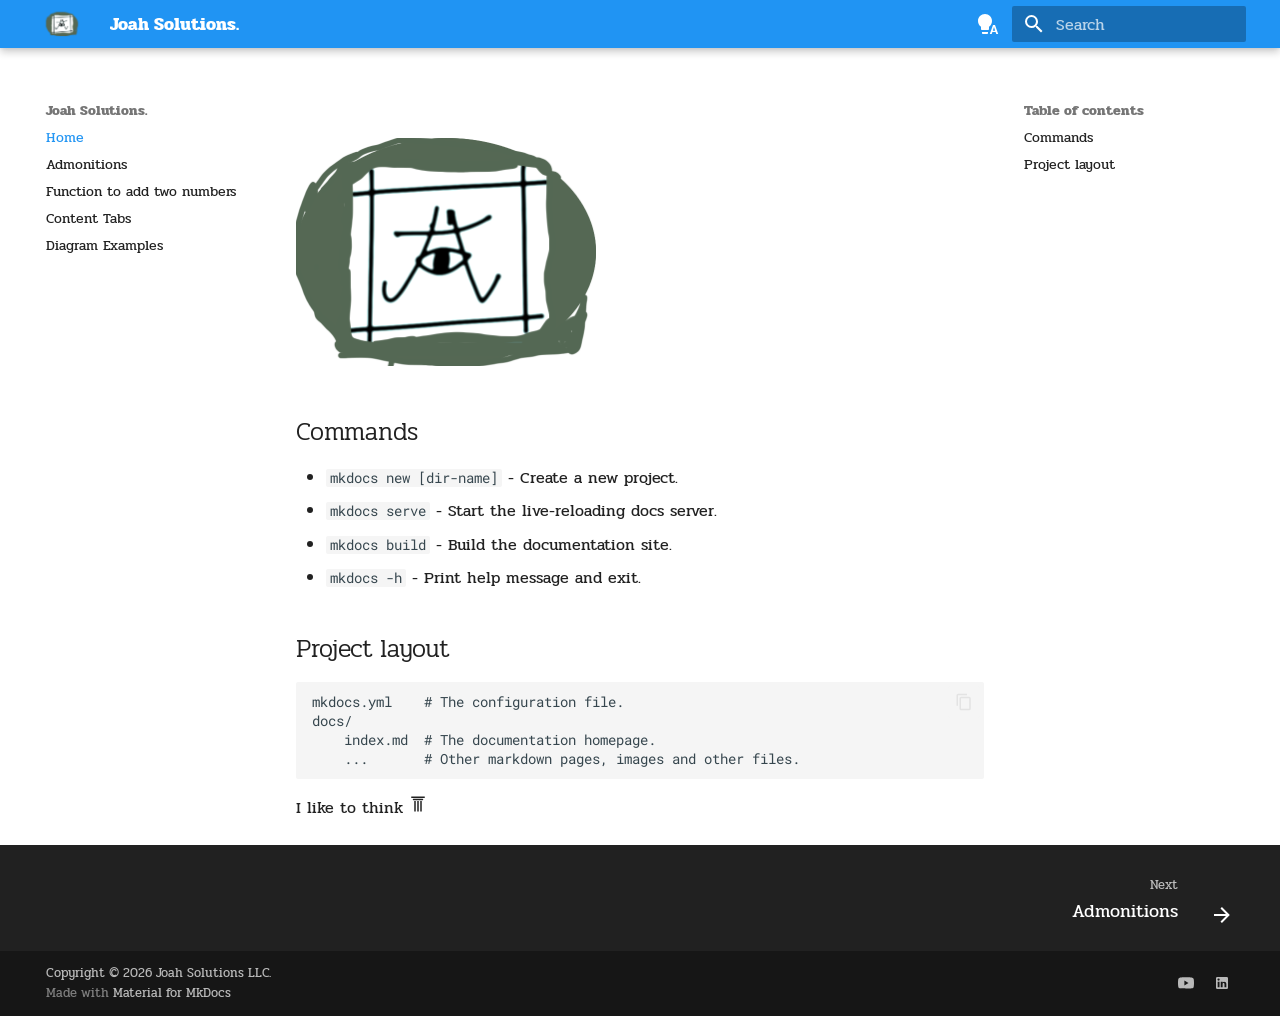
==== commit fed0b736: "Deployed e9783c6 with MkDocs version: 1.6.1" ====
--- a/index.html
+++ b/index.html
@@ -399,7 +399,7 @@
   <span class="md-ellipsis">
     
   
-    Content tabs
+    Content Tabs
   
 
     
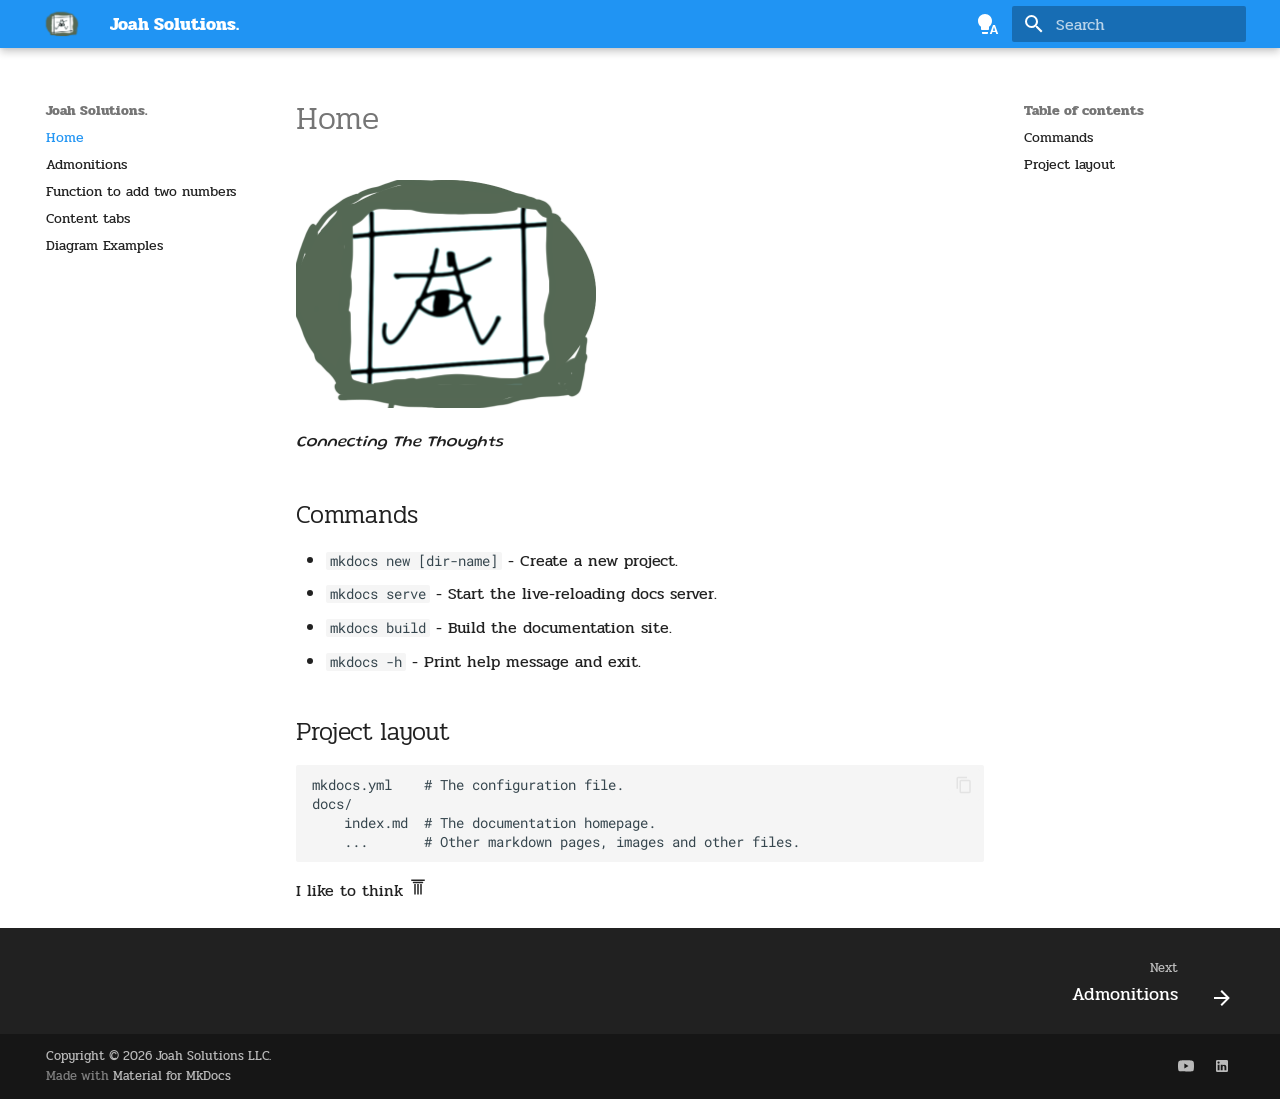
==== commit f1c97025: "Deployed d41c97f with MkDocs version: 1.6.1" ====
--- a/index.html
+++ b/index.html
@@ -8,7 +8,7 @@
       
       
       
-        <link rel="canonical" href="https://joahsolutions.com/">
+        <link rel="canonical" href="https://www.joahsolutions.com/">
       
       
       
@@ -19,7 +19,7 @@
       
       
       <link rel="icon" href="assets/joah-new.png">
-      <meta name="generator" content="mkdocs-1.6.1, mkdocs-material-9.7.6">
+      <meta name="generator" content="mkdocs-1.6.1, mkdocs-material-9.7.7">
     
     
       
@@ -27,7 +27,7 @@
       
     
     
-      <link rel="stylesheet" href="assets/stylesheets/main.484c7ddc.min.css">
+      <link rel="stylesheet" href="assets/stylesheets/main.ec1eaa64.min.css">
       
         
         <link rel="stylesheet" href="assets/stylesheets/palette.ab4e12ef.min.css">
@@ -76,7 +76,7 @@
     <div data-md-component="skip">
       
         
-        <a href="#_1" class="md-skip">
+        <a href="#commands" class="md-skip">
           Skip to content
         </a>
       
@@ -248,8 +248,6 @@
       <input class="md-nav__toggle md-toggle" type="checkbox" id="__toc">
       
       
-        
-      
       
         <label class="md-nav__link md-nav__link--active" for="__toc">
           
@@ -291,8 +289,6 @@
 <nav class="md-nav md-nav--secondary" aria-label="Table of contents">
   
   
-  
-    
   
   
     <label class="md-nav__title" for="__toc">
@@ -399,7 +395,7 @@
   <span class="md-ellipsis">
     
   
-    Content Tabs
+    Content tabs
   
 
     
@@ -456,8 +452,6 @@
   
   
   
-    
-  
   
     <label class="md-nav__title" for="__toc">
       <span class="md-nav__icon md-icon"></span>
@@ -504,8 +498,10 @@
 
 
 
-<h1 id="_1"></h1>
+  <h1>Home</h1>
+
 <p><img alt="Image title" src="assets/joah-new.png" width="300" /></p>
+<p class="gluten-italic">Connecting The Thoughts</p>
 <h2 id="commands">Commands</h2>
 <ul>
 <li><code>mkdocs new [dir-name]</code> - Create a new project.</li>
@@ -633,7 +629,7 @@
       <script id="__config" type="application/json">{"annotate": null, "base": ".", "features": ["content.code.copy", "navigation.footer", "navigation.instant", "navigation.instant.prefetch", "navigation.top"], "search": "assets/javascripts/workers/search.2c215733.min.js", "tags": null, "translations": {"clipboard.copied": "Copied to clipboard", "clipboard.copy": "Copy to clipboard", "search.result.more.one": "1 more on this page", "search.result.more.other": "# more on this page", "search.result.none": "No matching documents", "search.result.one": "1 matching document", "search.result.other": "# matching documents", "search.result.placeholder": "Type to start searching", "search.result.term.missing": "Missing", "select.version": "Select version"}, "version": null}</script>
     
     
-      <script src="assets/javascripts/bundle.79ae519e.min.js"></script>
+      <script src="assets/javascripts/bundle.d7400e89.min.js"></script>
       
     
   </body>
--- a/assets/stylesheets/main.ec1eaa64.min.css
+++ b/assets/stylesheets/main.ec1eaa64.min.css
@@ -0,0 +1 @@
+@charset "UTF-8";html{-webkit-text-size-adjust:none;-moz-text-size-adjust:none;text-size-adjust:none;box-sizing:border-box}*,:after,:before{box-sizing:inherit}@media (prefers-reduced-motion){*,:after,:before{transition:none!important}}body{margin:0}a,button,input,label{-webkit-tap-highlight-color:transparent}a{color:inherit;text-decoration:none}hr{border:0;box-sizing:initial;display:block;height:.05rem;overflow:visible;padding:0}small{font-size:80%}sub,sup{line-height:1em}img{border-style:none}table{border-collapse:initial;border-spacing:0}td,th{font-weight:400;vertical-align:top}button{background:#0000;border:0;font-family:inherit;font-size:inherit;margin:0;padding:0}input{border:0;outline:none}:root{--md-primary-fg-color:#4051b5;--md-primary-fg-color--light:#5d6cc0;--md-primary-fg-color--dark:#303fa1;--md-primary-bg-color:#fff;--md-primary-bg-color--light:#ffffffb3;--md-accent-fg-color:#526cfe;--md-accent-fg-color--transparent:#526cfe1a;--md-accent-bg-color:#fff;--md-accent-bg-color--light:#ffffffb3}[data-md-color-scheme=default]{color-scheme:light}[data-md-color-scheme=default] img[src$="#gh-dark-mode-only"],[data-md-color-scheme=default] img[src$="#only-dark"]{display:none}:root,[data-md-color-scheme=default]{--md-hue:225deg;--md-default-fg-color:#000000de;--md-default-fg-color--light:#0000008a;--md-default-fg-color--lighter:#00000052;--md-default-fg-color--lightest:#00000012;--md-default-bg-color:#fff;--md-default-bg-color--light:#ffffffb3;--md-default-bg-color--lighter:#ffffff4d;--md-default-bg-color--lightest:#ffffff1f;--md-code-fg-color:#36464e;--md-code-bg-color:#f5f5f5;--md-code-bg-color--light:#f5f5f5b3;--md-code-bg-color--lighter:#f5f5f54d;--md-code-hl-color:#4287ff;--md-code-hl-color--light:#4287ff1a;--md-code-hl-number-color:#d52a2a;--md-code-hl-special-color:#db1457;--md-code-hl-function-color:#a846b9;--md-code-hl-constant-color:#6e59d9;--md-code-hl-keyword-color:#3f6ec6;--md-code-hl-string-color:#1c7d4d;--md-code-hl-name-color:var(--md-code-fg-color);--md-code-hl-operator-color:var(--md-default-fg-color--light);--md-code-hl-punctuation-color:var(--md-default-fg-color--light);--md-code-hl-comment-color:var(--md-default-fg-color--light);--md-code-hl-generic-color:var(--md-default-fg-color--light);--md-code-hl-variable-color:var(--md-default-fg-color--light);--md-typeset-color:var(--md-default-fg-color);--md-typeset-a-color:var(--md-primary-fg-color);--md-typeset-del-color:#f5503d26;--md-typeset-ins-color:#0bd57026;--md-typeset-kbd-color:#fafafa;--md-typeset-kbd-accent-color:#fff;--md-typeset-kbd-border-color:#b8b8b8;--md-typeset-mark-color:#ffff0080;--md-typeset-table-color:#0000001f;--md-typeset-table-color--light:rgba(0,0,0,.035);--md-admonition-fg-color:var(--md-default-fg-color);--md-admonition-bg-color:var(--md-default-bg-color);--md-warning-fg-color:#000000de;--md-warning-bg-color:#ff9;--md-footer-fg-color:#fff;--md-footer-fg-color--light:#ffffffb3;--md-footer-fg-color--lighter:#ffffff73;--md-footer-bg-color:#000000de;--md-footer-bg-color--dark:#00000052;--md-shadow-z1:0 0.2rem 0.5rem #0000000d,0 0 0.05rem #0000001a;--md-shadow-z2:0 0.2rem 0.5rem #0000001a,0 0 0.05rem #00000040;--md-shadow-z3:0 0.2rem 0.5rem #0003,0 0 0.05rem #00000059}.md-icon svg{fill:currentcolor;display:block;height:1.2rem;width:1.2rem}body{-webkit-font-smoothing:antialiased;-moz-osx-font-smoothing:grayscale;--md-text-font-family:var(--md-text-font,_),-apple-system,BlinkMacSystemFont,Helvetica,Arial,sans-serif;--md-code-font-family:var(--md-code-font,_),SFMono-Regular,Consolas,Menlo,monospace}aside,body,input{font-feature-settings:"kern","liga";color:var(--md-typeset-color);font-family:var(--md-text-font-family)}code,kbd,pre{font-feature-settings:"kern";font-family:var(--md-code-font-family)}:root{--md-typeset-table-sort-icon:url('data:image/svg+xml;charset=utf-8,<svg xmlns="http://www.w3.org/2000/svg" viewBox="0 0 24 24"><path d="m18 21-4-4h3V7h-3l4-4 4 4h-3v10h3M2 19v-2h10v2M2 13v-2h7v2M2 7V5h4v2z"/></svg>');--md-typeset-table-sort-icon--asc:url('data:image/svg+xml;charset=utf-8,<svg xmlns="http://www.w3.org/2000/svg" viewBox="0 0 24 24"><path d="M19 17h3l-4 4-4-4h3V3h2M2 17h10v2H2M6 5v2H2V5m0 6h7v2H2z"/></svg>');--md-typeset-table-sort-icon--desc:url('data:image/svg+xml;charset=utf-8,<svg xmlns="http://www.w3.org/2000/svg" viewBox="0 0 24 24"><path d="M19 7h3l-4-4-4 4h3v14h2M2 17h10v2H2M6 5v2H2V5m0 6h7v2H2z"/></svg>')}.md-typeset{-webkit-print-color-adjust:exact;color-adjust:exact;font-size:.8rem;line-height:1.6;overflow-wrap:break-word}@media print{.md-typeset{font-size:.68rem}}.md-typeset blockquote,.md-typeset dl,.md-typeset figure,.md-typeset ol,.md-typeset pre,.md-typeset ul{margin-bottom:1em;margin-top:1em}.md-typeset h1{color:var(--md-default-fg-color--light);font-size:2em;line-height:1.3;margin:0 0 1.25em}.md-typeset h1,.md-typeset h2{font-weight:300;letter-spacing:-.01em}.md-typeset h2{font-size:1.5625em;line-height:1.4;margin:1.6em 0 .64em}.md-typeset h3{font-size:1.25em;font-weight:400;letter-spacing:-.01em;line-height:1.5;margin:1.6em 0 .8em}.md-typeset h2+h3{margin-top:.8em}.md-typeset h4{font-weight:700;letter-spacing:-.01em;margin:1em 0}.md-typeset h5,.md-typeset h6{color:var(--md-default-fg-color--light);font-size:.8em;font-weight:700;letter-spacing:-.01em;margin:1.25em 0}.md-typeset h5{text-transform:uppercase}.md-typeset h5 code{text-transform:none}.md-typeset hr{border-bottom:.05rem solid var(--md-default-fg-color--lightest);display:flow-root;margin:1.5em 0}.md-typeset a{color:var(--md-typeset-a-color);word-break:break-word}.md-typeset a,.md-typeset a:before{transition:color 125ms}.md-typeset a:focus,.md-typeset a:hover{color:var(--md-accent-fg-color)}.md-typeset a:focus code,.md-typeset a:hover code{background-color:var(--md-accent-fg-color--transparent);color:var(--md-accent-fg-color)}.md-typeset a code{color:var(--md-typeset-a-color)}.md-typeset a.focus-visible{outline-color:var(--md-accent-fg-color);outline-offset:.2rem}.md-typeset code,.md-typeset kbd,.md-typeset pre{color:var(--md-code-fg-color);direction:ltr;font-variant-ligatures:none;transition:background-color 125ms}@media print{.md-typeset code,.md-typeset kbd,.md-typeset pre{white-space:pre-wrap}}.md-typeset code{background-color:var(--md-code-bg-color);border-radius:.1rem;-webkit-box-decoration-break:clone;box-decoration-break:clone;font-size:.85em;padding:0 .2941176471em;transition:color 125ms,background-color 125ms;word-break:break-word}.md-typeset code:not(.focus-visible){-webkit-tap-highlight-color:transparent;outline:none}.md-typeset pre{display:flow-root;line-height:1.4;position:relative}.md-typeset pre>code{-webkit-box-decoration-break:slice;box-decoration-break:slice;box-shadow:none;display:block;margin:0;outline-color:var(--md-accent-fg-color);overflow:auto;padding:.7720588235em 1.1764705882em;scrollbar-color:var(--md-default-fg-color--lighter) #0000;scrollbar-width:thin;touch-action:auto;word-break:normal}.md-typeset pre>code:hover{scrollbar-color:var(--md-accent-fg-color) #0000}.md-typeset pre>code::-webkit-scrollbar{height:.2rem;width:.2rem}.md-typeset pre>code::-webkit-scrollbar-thumb{background-color:var(--md-default-fg-color--lighter)}.md-typeset pre>code::-webkit-scrollbar-thumb:hover{background-color:var(--md-accent-fg-color)}.md-typeset kbd{background-color:var(--md-typeset-kbd-color);border-radius:.1rem;box-shadow:0 .1rem 0 .05rem var(--md-typeset-kbd-border-color),0 .1rem 0 var(--md-typeset-kbd-border-color),0 -.1rem .2rem var(--md-typeset-kbd-accent-color) inset;color:var(--md-default-fg-color);display:inline-block;font-size:.75em;padding:0 .6666666667em;vertical-align:text-top;word-break:break-word}.md-typeset mark{background-color:var(--md-typeset-mark-color);-webkit-box-decoration-break:clone;box-decoration-break:clone;color:inherit;word-break:break-word}.md-typeset abbr{cursor:help;text-decoration:none}.md-typeset [data-preview],.md-typeset abbr{border-bottom:.05rem dotted var(--md-default-fg-color--light)}.md-typeset small{opacity:.75}[dir=ltr] .md-typeset sub,[dir=ltr] .md-typeset sup{margin-left:.078125em}[dir=rtl] .md-typeset sub,[dir=rtl] .md-typeset sup{margin-right:.078125em}[dir=ltr] .md-typeset blockquote{padding-left:.6rem}[dir=rtl] .md-typeset blockquote{padding-right:.6rem}[dir=ltr] .md-typeset blockquote{border-left:.2rem solid var(--md-default-fg-color--lighter)}[dir=rtl] .md-typeset blockquote{border-right:.2rem solid var(--md-default-fg-color--lighter)}.md-typeset blockquote{color:var(--md-default-fg-color--light);margin-left:0;margin-right:0}.md-typeset ul{list-style-type:disc}.md-typeset ul[type]{list-style-type:revert-layer}[dir=ltr] .md-typeset ol,[dir=ltr] .md-typeset ul{margin-left:.625em}[dir=rtl] .md-typeset ol,[dir=rtl] .md-typeset ul{margin-right:.625em}.md-typeset ol,.md-typeset ul{padding:0}.md-typeset ol:not([hidden]),.md-typeset ul:not([hidden]){display:flow-root}.md-typeset ol ol,.md-typeset ul ol{list-style-type:lower-alpha}.md-typeset ol ol ol,.md-typeset ul ol ol{list-style-type:lower-roman}.md-typeset ol ol ol ol,.md-typeset ul ol ol ol{list-style-type:upper-alpha}.md-typeset ol ol ol ol ol,.md-typeset ul ol ol ol ol{list-style-type:upper-roman}.md-typeset ol[type],.md-typeset ul[type]{list-style-type:revert-layer}[dir=ltr] .md-typeset ol li,[dir=ltr] .md-typeset ul li{margin-left:1.25em}[dir=rtl] .md-typeset ol li,[dir=rtl] .md-typeset ul li{margin-right:1.25em}.md-typeset ol li,.md-typeset ul li{margin-bottom:.5em}.md-typeset ol li blockquote,.md-typeset ol li p,.md-typeset ul li blockquote,.md-typeset ul li p{margin:.5em 0}.md-typeset ol li:last-child,.md-typeset ul li:last-child{margin-bottom:0}[dir=ltr] .md-typeset ol li ol,[dir=ltr] .md-typeset ol li ul,[dir=ltr] .md-typeset ul li ol,[dir=ltr] .md-typeset ul li ul{margin-left:.625em}[dir=rtl] .md-typeset ol li ol,[dir=rtl] .md-typeset ol li ul,[dir=rtl] .md-typeset ul li ol,[dir=rtl] .md-typeset ul li ul{margin-right:.625em}.md-typeset ol li ol,.md-typeset ol li ul,.md-typeset ul li ol,.md-typeset ul li ul{margin-bottom:.5em;margin-top:.5em}[dir=ltr] .md-typeset dd{margin-left:1.875em}[dir=rtl] .md-typeset dd{margin-right:1.875em}.md-typeset dd{margin-bottom:1.5em;margin-top:1em}.md-typeset img,.md-typeset svg,.md-typeset video{height:auto;max-width:100%}.md-typeset img[align=left]{margin:1em 1em 1em 0}.md-typeset img[align=right]{margin:1em 0 1em 1em}.md-typeset img[align]:only-child{margin-top:0}.md-typeset figure{display:flow-root;margin:1em auto;max-width:100%;text-align:center;width:fit-content}.md-typeset figure img{display:block;margin:0 auto}.md-typeset figcaption{font-style:italic;margin:1em auto;max-width:24rem}.md-typeset iframe{max-width:100%}.md-typeset table:not([class]){background-color:var(--md-default-bg-color);border:.05rem solid var(--md-typeset-table-color);border-radius:.1rem;display:inline-block;font-size:.64rem;max-width:100%;overflow:auto;touch-action:auto}@media print{.md-typeset table:not([class]){display:table}}.md-typeset table:not([class])+*{margin-top:1.5em}.md-typeset table:not([class]) td>:first-child,.md-typeset table:not([class]) th>:first-child{margin-top:0}.md-typeset table:not([class]) td>:last-child,.md-typeset table:not([class]) th>:last-child{margin-bottom:0}.md-typeset table:not([class]) td:not([align]),.md-typeset table:not([class]) th:not([align]){text-align:left}[dir=rtl] .md-typeset table:not([class]) td:not([align]),[dir=rtl] .md-typeset table:not([class]) th:not([align]){text-align:right}.md-typeset table:not([class]) th{font-weight:700;min-width:5rem;padding:.9375em 1.25em;vertical-align:top}.md-typeset table:not([class]) td{border-top:.05rem solid var(--md-typeset-table-color);padding:.9375em 1.25em;vertical-align:top}.md-typeset table:not([class]) tbody tr{transition:background-color 125ms}.md-typeset table:not([class]) tbody tr:hover{background-color:var(--md-typeset-table-color--light);box-shadow:0 .05rem 0 var(--md-default-bg-color) inset}.md-typeset table:not([class]) a{word-break:normal}.md-typeset table th[role=columnheader]{cursor:pointer}[dir=ltr] .md-typeset table th[role=columnheader]:after{margin-left:.5em}[dir=rtl] .md-typeset table th[role=columnheader]:after{margin-right:.5em}.md-typeset table th[role=columnheader]:after{content:"";display:inline-block;height:1.2em;-webkit-mask-image:var(--md-typeset-table-sort-icon);mask-image:var(--md-typeset-table-sort-icon);-webkit-mask-repeat:no-repeat;mask-repeat:no-repeat;-webkit-mask-size:contain;mask-size:contain;transition:background-color 125ms;vertical-align:text-bottom;width:1.2em}.md-typeset table th[role=columnheader]:hover:after{background-color:var(--md-default-fg-color--lighter)}.md-typeset table th[role=columnheader][aria-sort=ascending]:after{background-color:var(--md-default-fg-color--light);-webkit-mask-image:var(--md-typeset-table-sort-icon--asc);mask-image:var(--md-typeset-table-sort-icon--asc)}.md-typeset table th[role=columnheader][aria-sort=descending]:after{background-color:var(--md-default-fg-color--light);-webkit-mask-image:var(--md-typeset-table-sort-icon--desc);mask-image:var(--md-typeset-table-sort-icon--desc)}.md-typeset__scrollwrap{margin:1em -.8rem;overflow-x:auto;touch-action:auto}.md-typeset__table{display:inline-block;margin-bottom:.5em;padding:0 .8rem}@media print{.md-typeset__table{display:block}}html .md-typeset__table table{display:table;margin:0;overflow:hidden;width:100%}@media screen and (max-width:44.984375em){.md-content__inner>pre{margin:1em -.8rem}.md-content__inner>pre code{border-radius:0}}.md-typeset .md-author{border-radius:100%;display:block;flex-shrink:0;height:1.6rem;overflow:hidden;position:relative;transition:color 125ms,transform 125ms;width:1.6rem}.md-typeset .md-author img{display:block}.md-typeset .md-author--more{background:var(--md-default-fg-color--lightest);color:var(--md-default-fg-color--lighter);font-size:.6rem;font-weight:700;line-height:1.6rem;text-align:center}.md-typeset .md-author--long{height:2.4rem;width:2.4rem}.md-typeset a.md-author{transform:scale(1)}.md-typeset a.md-author img{border-radius:100%;filter:grayscale(100%) opacity(75%);transition:filter 125ms}.md-typeset a.md-author:focus,.md-typeset a.md-author:hover{transform:scale(1.1);z-index:1}.md-typeset a.md-author:focus img,.md-typeset a.md-author:hover img{filter:grayscale(0)}.md-banner{background-color:var(--md-footer-bg-color);color:var(--md-footer-fg-color);overflow:auto}@media print{.md-banner{display:none}}.md-banner--warning{background-color:var(--md-warning-bg-color);color:var(--md-warning-fg-color)}.md-banner__inner{font-size:.7rem;margin:.6rem auto;padding:0 .8rem}[dir=ltr] .md-banner__button{float:right}[dir=rtl] .md-banner__button{float:left}.md-banner__button{color:inherit;cursor:pointer;transition:opacity .25s}.no-js .md-banner__button{display:none}.md-banner__button:hover{opacity:.7}html{font-size:125%;height:100%;overflow-x:hidden}@media screen and (min-width:100em){html{font-size:137.5%}}@media screen and (min-width:125em){html{font-size:150%}}body{background-color:var(--md-default-bg-color);display:flex;flex-direction:column;font-size:.5rem;min-height:100%;position:relative;width:100%}@media print{body{display:block}}@media screen and (max-width:59.984375em){body[data-md-scrolllock]{position:fixed}}.md-grid{margin-left:auto;margin-right:auto;max-width:61rem}.md-container{display:flex;flex-direction:column;flex-grow:1}@media print{.md-container{display:block}}.md-main{flex-grow:1}.md-main__inner{display:flex;height:100%;margin-top:1.5rem}.md-ellipsis{overflow:hidden;text-overflow:ellipsis}.md-toggle{display:none}.md-option{height:0;opacity:0;position:absolute;width:0}.md-option:checked+label:not([hidden]){display:block}.md-option.focus-visible+label{outline-color:var(--md-accent-fg-color);outline-style:auto}.md-skip{background-color:var(--md-default-fg-color);border-radius:.1rem;color:var(--md-default-bg-color);font-size:.64rem;margin:.5rem;opacity:0;outline-color:var(--md-accent-fg-color);padding:.3rem .5rem;position:fixed;transform:translateY(.4rem);z-index:-1}.md-skip:focus{opacity:1;transform:translateY(0);transition:transform .25s cubic-bezier(.4,0,.2,1),opacity 175ms 75ms;z-index:10}@page{margin:25mm}:root{--md-clipboard-icon:url('data:image/svg+xml;charset=utf-8,<svg xmlns="http://www.w3.org/2000/svg" viewBox="0 0 24 24"><path d="M19 21H8V7h11m0-2H8a2 2 0 0 0-2 2v14a2 2 0 0 0 2 2h11a2 2 0 0 0 2-2V7a2 2 0 0 0-2-2m-3-4H4a2 2 0 0 0-2 2v14h2V3h12z"/></svg>')}.md-clipboard{border-radius:.1rem;color:var(--md-default-fg-color--lightest);cursor:pointer;height:1.5em;outline-color:var(--md-accent-fg-color);outline-offset:.1rem;transition:color .25s;width:1.5em;z-index:1}@media print{.md-clipboard{display:none}}.md-clipboard:not(.focus-visible){-webkit-tap-highlight-color:transparent;outline:none}:hover>.md-clipboard{color:var(--md-default-fg-color--light)}.md-clipboard:focus,.md-clipboard:hover{color:var(--md-accent-fg-color)}.md-clipboard:after{background-color:currentcolor;content:"";display:block;height:1.125em;margin:0 auto;-webkit-mask-image:var(--md-clipboard-icon);mask-image:var(--md-clipboard-icon);-webkit-mask-position:center;mask-position:center;-webkit-mask-repeat:no-repeat;mask-repeat:no-repeat;-webkit-mask-size:contain;mask-size:contain;width:1.125em}.md-clipboard--inline{cursor:pointer}.md-clipboard--inline code{transition:color .25s,background-color .25s}.md-clipboard--inline:focus code,.md-clipboard--inline:hover code{background-color:var(--md-accent-fg-color--transparent);color:var(--md-accent-fg-color)}:root{--md-code-select-icon:url('data:image/svg+xml;charset=utf-8,<svg xmlns="http://www.w3.org/2000/svg" viewBox="0 0 24 24"><path d="M19 19h-4v2h4c1.1 0 2-.9 2-2v-4h-2m0-12h-4v2h4v4h2V5c0-1.1-.9-2-2-2M5 5h4V3H5c-1.1 0-2 .9-2 2v4h2m0 6H3v4c0 1.1.9 2 2 2h4v-2H5zm2-4h2v2H7zm4 0h2v2h-2zm4 0h2v2h-2zM7 7h2v2H7zm4 0h2v2h-2zm4 0h2v2h-2zm-8 8h2v2H7zm4 0h2v2h-2zm4 0h2v2h-2z"/></svg>');--md-code-copy-icon:url('data:image/svg+xml;charset=utf-8,<svg xmlns="http://www.w3.org/2000/svg" viewBox="0 0 24 24"><path d="M19 21H8V7h11m0-2H8a2 2 0 0 0-2 2v14a2 2 0 0 0 2 2h11a2 2 0 0 0 2-2V7a2 2 0 0 0-2-2m-3-4H4a2 2 0 0 0-2 2v14h2V3h12z"/></svg>')}.md-typeset .md-code__content{display:grid}.md-code__nav{background-color:var(--md-code-bg-color--lighter);border-radius:.1rem;display:flex;gap:.2rem;padding:.2rem;position:absolute;right:.25em;top:.25em;transition:background-color .25s;z-index:1}:hover>.md-code__nav{background-color:var(--md-code-bg-color--light)}.md-code__button{color:var(--md-default-fg-color--lightest);cursor:pointer;display:block;height:1.5em;outline-color:var(--md-accent-fg-color);outline-offset:.1rem;transition:color .25s;width:1.5em}:hover>*>.md-code__button{color:var(--md-default-fg-color--light)}.md-code__button.focus-visible,.md-code__button:hover{color:var(--md-accent-fg-color)}.md-code__button--active{color:var(--md-default-fg-color)!important}.md-code__button:after{background-color:currentcolor;content:"";display:block;height:1.125em;margin:0 auto;-webkit-mask-position:center;mask-position:center;-webkit-mask-repeat:no-repeat;mask-repeat:no-repeat;-webkit-mask-size:contain;mask-size:contain;width:1.125em}.md-code__button[data-md-type=select]:after{-webkit-mask-image:var(--md-code-select-icon);mask-image:var(--md-code-select-icon)}.md-code__button[data-md-type=copy]:after{-webkit-mask-image:var(--md-code-copy-icon);mask-image:var(--md-code-copy-icon)}@keyframes consent{0%{opacity:0;transform:translateY(100%)}to{opacity:1;transform:translateY(0)}}@keyframes overlay{0%{opacity:0}to{opacity:1}}.md-consent__overlay{animation:overlay .25s both;-webkit-backdrop-filter:blur(.1rem);backdrop-filter:blur(.1rem);background-color:#0000008a;height:100%;opacity:1;position:fixed;top:0;width:100%;z-index:5}.md-consent__inner{animation:consent .5s cubic-bezier(.1,.7,.1,1) both;background-color:var(--md-default-bg-color);border:0;border-radius:.1rem;bottom:0;box-shadow:0 0 .2rem #0000001a,0 .2rem .4rem #0003;max-height:100%;overflow:auto;padding:0;position:fixed;width:100%;z-index:5}.md-consent__form{padding:.8rem}.md-consent__settings{display:none;margin:1em 0}input:checked+.md-consent__settings{display:block}.md-consent__controls{margin-bottom:.8rem}.md-typeset .md-consent__controls .md-button{display:inline}@media screen and (max-width:44.984375em){.md-typeset .md-consent__controls .md-button{display:block;margin-top:.4rem;text-align:center;width:100%}}.md-consent label{cursor:pointer}.md-content{flex-grow:1;min-width:0}.md-content__inner{margin:0 .8rem 1.2rem;padding-top:.6rem}@media screen and (min-width:76.25em){[dir=ltr] .md-sidebar--primary:not([hidden])~.md-content>.md-content__inner{margin-left:1.2rem}[dir=ltr] .md-sidebar--secondary:not([hidden])~.md-content>.md-content__inner,[dir=rtl] .md-sidebar--primary:not([hidden])~.md-content>.md-content__inner{margin-right:1.2rem}[dir=rtl] .md-sidebar--secondary:not([hidden])~.md-content>.md-content__inner{margin-left:1.2rem}}.md-content__inner:before{content:"";display:block;height:.4rem}.md-content__inner>:last-child{margin-bottom:0}[dir=ltr] .md-content__button{float:right}[dir=rtl] .md-content__button{float:left}[dir=ltr] .md-content__button{margin-left:.4rem}[dir=rtl] .md-content__button{margin-right:.4rem}.md-content__button{margin:.4rem 0;padding:0}@media print{.md-content__button{display:none}}.md-typeset .md-content__button{color:var(--md-default-fg-color--lighter)}.md-content__button svg{display:inline;vertical-align:top}[dir=rtl] .md-content__button svg{transform:scaleX(-1)}[dir=ltr] .md-dialog{right:.8rem}[dir=rtl] .md-dialog{left:.8rem}.md-dialog{background-color:var(--md-default-fg-color);border-radius:.1rem;bottom:.8rem;box-shadow:var(--md-shadow-z3);min-width:11.1rem;opacity:0;padding:.4rem .6rem;pointer-events:none;position:fixed;transform:translateY(100%);transition:transform 0ms .4s,opacity .4s;z-index:4}@media print{.md-dialog{display:none}}.md-dialog--active{opacity:1;pointer-events:auto;transform:translateY(0);transition:transform .4s cubic-bezier(.075,.85,.175,1),opacity .4s}.md-dialog__inner{color:var(--md-default-bg-color);font-size:.7rem}.md-feedback{margin:2em 0 1em;text-align:center}.md-feedback fieldset{border:none;margin:0;padding:0}.md-feedback__title{font-weight:700;margin:1em auto}.md-feedback__inner{position:relative}.md-feedback__list{display:flex;flex-wrap:wrap;place-content:baseline center;position:relative}.md-feedback__list:hover .md-icon:not(:disabled){color:var(--md-default-fg-color--lighter)}:disabled .md-feedback__list{min-height:1.8rem}.md-feedback__icon{color:var(--md-default-fg-color--light);cursor:pointer;flex-shrink:0;margin:0 .1rem;transition:color 125ms}.md-feedback__icon:not(:disabled).md-icon:hover{color:var(--md-accent-fg-color)}.md-feedback__icon:disabled{color:var(--md-default-fg-color--lightest);pointer-events:none}.md-feedback__note{opacity:0;position:relative;transform:translateY(.4rem);transition:transform .4s cubic-bezier(.1,.7,.1,1),opacity .15s}.md-feedback__note>*{margin:0 auto;max-width:16rem}:disabled .md-feedback__note{opacity:1;transform:translateY(0)}@media print{.md-feedback{display:none}}.md-footer{background-color:var(--md-footer-bg-color);color:var(--md-footer-fg-color)}@media print{.md-footer{display:none}}.md-footer__inner{justify-content:space-between;overflow:auto;padding:.2rem}.md-footer__inner:not([hidden]){display:flex}.md-footer__link{align-items:end;display:flex;flex-grow:0.01;margin-bottom:.4rem;margin-top:1rem;max-width:100%;outline-color:var(--md-accent-fg-color);overflow:hidden;transition:opacity .25s}.md-footer__link:focus,.md-footer__link:hover{opacity:.7}[dir=rtl] .md-footer__link svg{transform:scaleX(-1)}@media screen and (max-width:44.984375em){.md-footer__link--prev{flex-shrink:0}.md-footer__link--prev .md-footer__title{display:none}}[dir=ltr] .md-footer__link--next{margin-left:auto}[dir=rtl] .md-footer__link--next{margin-right:auto}.md-footer__link--next{text-align:right}[dir=rtl] .md-footer__link--next{text-align:left}.md-footer__title{flex-grow:1;font-size:.9rem;margin-bottom:.7rem;max-width:calc(100% - 2.4rem);padding:0 1rem;white-space:nowrap}.md-footer__button{margin:.2rem;padding:.4rem}.md-footer__direction{font-size:.64rem;opacity:.7}.md-footer-meta{background-color:var(--md-footer-bg-color--dark)}.md-footer-meta__inner{display:flex;flex-wrap:wrap;justify-content:space-between;padding:.2rem}html .md-footer-meta.md-typeset a{color:var(--md-footer-fg-color--light)}html .md-footer-meta.md-typeset a:focus,html .md-footer-meta.md-typeset a:hover{color:var(--md-footer-fg-color)}.md-copyright{color:var(--md-footer-fg-color--lighter);font-size:.64rem;margin:auto .6rem;padding:.4rem 0;width:100%}@media screen and (min-width:45em){.md-copyright{width:auto}}.md-copyright__highlight{color:var(--md-footer-fg-color--light)}.md-social{display:inline-flex;gap:.2rem;margin:0 .4rem;padding:.2rem 0 .6rem}@media screen and (min-width:45em){.md-social{padding:.6rem 0}}.md-social__link{display:inline-block;height:1.6rem;text-align:center;width:1.6rem}.md-social__link:before{line-height:1.9}.md-social__link svg{fill:currentcolor;max-height:.8rem;vertical-align:-25%}.md-typeset .md-button{border:.1rem solid;border-radius:.1rem;color:var(--md-primary-fg-color);cursor:pointer;display:inline-block;font-weight:700;padding:.625em 2em;transition:color 125ms,background-color 125ms,border-color 125ms}.md-typeset .md-button--primary{background-color:var(--md-primary-fg-color);border-color:var(--md-primary-fg-color);color:var(--md-primary-bg-color)}.md-typeset .md-button:focus,.md-typeset .md-button:hover{background-color:var(--md-accent-fg-color);border-color:var(--md-accent-fg-color);color:var(--md-accent-bg-color)}[dir=ltr] .md-typeset .md-input{border-top-left-radius:.1rem}[dir=ltr] .md-typeset .md-input,[dir=rtl] .md-typeset .md-input{border-top-right-radius:.1rem}[dir=rtl] .md-typeset .md-input{border-top-left-radius:.1rem}.md-typeset .md-input{border-bottom:.1rem solid var(--md-default-fg-color--lighter);box-shadow:var(--md-shadow-z1);font-size:.8rem;height:1.8rem;padding:0 .6rem;transition:border .25s,box-shadow .25s}.md-typeset .md-input:focus,.md-typeset .md-input:hover{border-bottom-color:var(--md-accent-fg-color);box-shadow:var(--md-shadow-z2)}.md-typeset .md-input--stretch{width:100%}.md-header{background-color:var(--md-primary-fg-color);box-shadow:0 0 .2rem #0000,0 .2rem .4rem #0000;color:var(--md-primary-bg-color);display:block;left:0;position:sticky;right:0;top:0;z-index:4}@media print{.md-header{display:none}}.md-header[hidden]{transform:translateY(-100%);transition:transform .25s cubic-bezier(.8,0,.6,1),box-shadow .25s}.md-header--shadow{box-shadow:0 0 .2rem #0000001a,0 .2rem .4rem #0003;transition:transform .25s cubic-bezier(.1,.7,.1,1),box-shadow .25s}.md-header__inner{align-items:center;display:flex;padding:0 .2rem}.md-header__button{color:currentcolor;cursor:pointer;margin:.2rem;outline-color:var(--md-accent-fg-color);padding:.4rem;position:relative;transition:opacity .25s;vertical-align:middle;z-index:1}.md-header__button:hover{opacity:.7}.md-header__button:not([hidden]){display:inline-block}.md-header__button:not(.focus-visible){-webkit-tap-highlight-color:transparent;outline:none}.md-header__button.md-logo{margin:.2rem;padding:.4rem}@media screen and (max-width:76.234375em){.md-header__button.md-logo{display:none}}.md-header__button.md-logo img,.md-header__button.md-logo svg{fill:currentcolor;display:block;height:1.2rem;width:auto}@media screen and (min-width:60em){.md-header__button[for=__search]{display:none}}.no-js .md-header__button[for=__search]{display:none}[dir=rtl] .md-header__button[for=__search] svg{transform:scaleX(-1)}@media screen and (min-width:76.25em){.md-header__button[for=__drawer]{display:none}}.md-header__topic{display:flex;max-width:100%;position:absolute;transition:transform .4s cubic-bezier(.1,.7,.1,1),opacity .15s;white-space:nowrap}.md-header__topic+.md-header__topic{opacity:0;pointer-events:none;transform:translateX(1.25rem);transition:transform .4s cubic-bezier(1,.7,.1,.1),opacity .15s;z-index:-1}[dir=rtl] .md-header__topic+.md-header__topic{transform:translateX(-1.25rem)}.md-header__topic:first-child{font-weight:700}[dir=ltr] .md-header__title{margin-left:1rem;margin-right:.4rem}[dir=rtl] .md-header__title{margin-left:.4rem;margin-right:1rem}.md-header__title{flex-grow:1;font-size:.9rem;height:2.4rem;line-height:2.4rem}.md-header__title--active .md-header__topic{opacity:0;pointer-events:none;transform:translateX(-1.25rem);transition:transform .4s cubic-bezier(1,.7,.1,.1),opacity .15s;z-index:-1}[dir=rtl] .md-header__title--active .md-header__topic{transform:translateX(1.25rem)}.md-header__title--active .md-header__topic+.md-header__topic{opacity:1;pointer-events:auto;transform:translateX(0);transition:transform .4s cubic-bezier(.1,.7,.1,1),opacity .15s;z-index:0}.md-header__title>.md-header__ellipsis{height:100%;position:relative;width:100%}.md-header__option{display:flex;flex-shrink:0;max-width:100%;transition:max-width 0ms .25s,opacity .25s .25s;white-space:nowrap}[data-md-toggle=search]:checked~.md-header .md-header__option{max-width:0;opacity:0;transition:max-width 0ms,opacity 0ms}.md-header__option>input{bottom:0}.md-header__source{display:none}@media screen and (min-width:60em){[dir=ltr] .md-header__source{margin-left:1rem}[dir=rtl] .md-header__source{margin-right:1rem}.md-header__source{display:block;max-width:11.7rem;width:11.7rem}}@media screen and (min-width:76.25em){[dir=ltr] .md-header__source{margin-left:1.4rem}[dir=rtl] .md-header__source{margin-right:1.4rem}}.md-meta{color:var(--md-default-fg-color--light);font-size:.7rem;line-height:1.3}.md-meta__list{display:inline-flex;flex-wrap:wrap;list-style:none;margin:0;padding:0}.md-meta__item:not(:last-child):after{content:"·";margin-left:.2rem;margin-right:.2rem}.md-meta__link{color:var(--md-typeset-a-color)}.md-meta__link:focus,.md-meta__link:hover{color:var(--md-accent-fg-color)}.md-draft{background-color:#ff1744;border-radius:.125em;color:#fff;display:inline-block;font-weight:700;padding-left:.5714285714em;padding-right:.5714285714em}:root{--md-nav-icon--prev:url('data:image/svg+xml;charset=utf-8,<svg xmlns="http://www.w3.org/2000/svg" viewBox="0 0 24 24"><path d="M20 11v2H8l5.5 5.5-1.42 1.42L4.16 12l7.92-7.92L13.5 5.5 8 11z"/></svg>');--md-nav-icon--next:url('data:image/svg+xml;charset=utf-8,<svg xmlns="http://www.w3.org/2000/svg" viewBox="0 0 24 24"><path d="M8.59 16.58 13.17 12 8.59 7.41 10 6l6 6-6 6z"/></svg>');--md-toc-icon:url('data:image/svg+xml;charset=utf-8,<svg xmlns="http://www.w3.org/2000/svg" viewBox="0 0 24 24"><path d="M3 9h14V7H3zm0 4h14v-2H3zm0 4h14v-2H3zm16 0h2v-2h-2zm0-10v2h2V7zm0 6h2v-2h-2z"/></svg>')}.md-nav{font-size:.7rem;line-height:1.3}.md-nav__title{color:var(--md-default-fg-color--light);display:block;font-weight:700;overflow:hidden;padding:0 .6rem;text-overflow:ellipsis}.md-nav__title .md-nav__button{display:none}.md-nav__title .md-nav__button img{height:100%;width:auto}.md-nav__title .md-nav__button.md-logo img,.md-nav__title .md-nav__button.md-logo svg{fill:currentcolor;display:block;height:2.4rem;max-width:100%;object-fit:contain;width:auto}.md-nav__list{list-style:none;margin:0;padding:0}.md-nav__link{align-items:flex-start;display:flex;gap:.4rem;margin-top:.625em;scroll-snap-align:start;transition:color 125ms}.md-nav__link--passed,.md-nav__link--passed code{color:var(--md-default-fg-color--light)}.md-nav__item .md-nav__link--active,.md-nav__item .md-nav__link--active code{color:var(--md-typeset-a-color)}.md-nav__link .md-ellipsis{position:relative}.md-nav__link .md-ellipsis code{word-break:normal}[dir=ltr] .md-nav__link .md-icon:last-child{margin-left:auto}[dir=rtl] .md-nav__link .md-icon:last-child{margin-right:auto}.md-nav__link .md-typeset{font-size:.7rem;line-height:1.3}.md-nav__link svg{fill:currentcolor;flex-shrink:0;height:1.3em;position:relative}.md-nav__link[for]:focus,.md-nav__link[for]:hover,.md-nav__link[href]:focus,.md-nav__link[href]:hover{color:var(--md-accent-fg-color);cursor:pointer}.md-nav__link[for]:focus code,.md-nav__link[for]:hover code,.md-nav__link[href]:focus code,.md-nav__link[href]:hover code{background-color:var(--md-accent-fg-color--transparent);color:var(--md-accent-fg-color)}.md-nav__link.focus-visible{outline-color:var(--md-accent-fg-color);outline-offset:.2rem}.md-nav--primary .md-nav__link[for=__toc]{display:none}.md-nav--primary .md-nav__link[for=__toc] .md-icon:after{background-color:currentcolor;display:block;height:100%;-webkit-mask-image:var(--md-toc-icon);mask-image:var(--md-toc-icon);width:100%}.md-nav--primary .md-nav__link[for=__toc]~.md-nav{display:none}.md-nav__container>.md-nav__link{margin-top:0}.md-nav__container>.md-nav__link:first-child{flex-grow:1;min-width:0}.md-nav__icon{flex-shrink:0}.md-nav__source{display:none}@media screen and (max-width:76.234375em){.md-nav--primary,.md-nav--primary .md-nav{background-color:var(--md-default-bg-color);display:flex;flex-direction:column;height:100%;left:0;position:absolute;right:0;top:0;z-index:1}.md-nav--primary .md-nav__item,.md-nav--primary .md-nav__title{font-size:.8rem;line-height:1.5}.md-nav--primary .md-nav__title{background-color:var(--md-default-fg-color--lightest);color:var(--md-default-fg-color--light);cursor:pointer;height:5.6rem;line-height:2.4rem;padding:3rem .8rem .2rem;position:relative;white-space:nowrap}[dir=ltr] .md-nav--primary .md-nav__title .md-nav__icon{left:.4rem}[dir=rtl] .md-nav--primary .md-nav__title .md-nav__icon{right:.4rem}.md-nav--primary .md-nav__title .md-nav__icon{display:block;height:1.2rem;margin:.2rem;position:absolute;top:.4rem;width:1.2rem}.md-nav--primary .md-nav__title .md-nav__icon:after{background-color:currentcolor;content:"";display:block;height:100%;-webkit-mask-image:var(--md-nav-icon--prev);mask-image:var(--md-nav-icon--prev);-webkit-mask-position:center;mask-position:center;-webkit-mask-repeat:no-repeat;mask-repeat:no-repeat;-webkit-mask-size:contain;mask-size:contain;width:100%}.md-nav--primary .md-nav__title~.md-nav__list{background-color:var(--md-default-bg-color);box-shadow:0 .05rem 0 var(--md-default-fg-color--lightest) inset;overflow-y:auto;scroll-snap-type:y mandatory;touch-action:pan-y}.md-nav--primary .md-nav__title~.md-nav__list>:first-child{border-top:0}.md-nav--primary .md-nav__title[for=__drawer]{background-color:var(--md-primary-fg-color);color:var(--md-primary-bg-color);font-weight:700}.md-nav--primary .md-nav__title .md-logo{display:block;left:.2rem;margin:.2rem;padding:.4rem;position:absolute;right:.2rem;top:.2rem}.md-nav--primary .md-nav__list{flex:1}.md-nav--primary .md-nav__item{border-top:.05rem solid var(--md-default-fg-color--lightest)}.md-nav--primary .md-nav__item--active>.md-nav__link{color:var(--md-typeset-a-color)}.md-nav--primary .md-nav__item--active>.md-nav__link:focus,.md-nav--primary .md-nav__item--active>.md-nav__link:hover{color:var(--md-accent-fg-color)}.md-nav--primary .md-nav__link{margin-top:0;padding:.6rem .8rem}.md-nav--primary .md-nav__link svg{margin-top:.1em}.md-nav--primary .md-nav__link>.md-nav__link{padding:0}[dir=ltr] .md-nav--primary .md-nav__link .md-nav__icon{margin-right:-.2rem}[dir=rtl] .md-nav--primary .md-nav__link .md-nav__icon{margin-left:-.2rem}.md-nav--primary .md-nav__link .md-nav__icon{font-size:1.2rem;height:1.2rem;width:1.2rem}.md-nav--primary .md-nav__link .md-nav__icon:after{background-color:currentcolor;content:"";display:block;height:100%;-webkit-mask-image:var(--md-nav-icon--next);mask-image:var(--md-nav-icon--next);-webkit-mask-position:center;mask-position:center;-webkit-mask-repeat:no-repeat;mask-repeat:no-repeat;-webkit-mask-size:contain;mask-size:contain;width:100%}[dir=rtl] .md-nav--primary .md-nav__icon:after{transform:scale(-1)}.md-nav--primary .md-nav--secondary .md-nav{background-color:initial;position:static}[dir=ltr] .md-nav--primary .md-nav--secondary .md-nav .md-nav__link{padding-left:1.4rem}[dir=rtl] .md-nav--primary .md-nav--secondary .md-nav .md-nav__link{padding-right:1.4rem}[dir=ltr] .md-nav--primary .md-nav--secondary .md-nav .md-nav .md-nav__link{padding-left:2rem}[dir=rtl] .md-nav--primary .md-nav--secondary .md-nav .md-nav .md-nav__link{padding-right:2rem}[dir=ltr] .md-nav--primary .md-nav--secondary .md-nav .md-nav .md-nav .md-nav__link{padding-left:2.6rem}[dir=rtl] .md-nav--primary .md-nav--secondary .md-nav .md-nav .md-nav .md-nav__link{padding-right:2.6rem}[dir=ltr] .md-nav--primary .md-nav--secondary .md-nav .md-nav .md-nav .md-nav .md-nav__link{padding-left:3.2rem}[dir=rtl] .md-nav--primary .md-nav--secondary .md-nav .md-nav .md-nav .md-nav .md-nav__link{padding-right:3.2rem}.md-nav--secondary{background-color:initial}.md-nav__toggle~.md-nav{display:flex;opacity:0;transform:translateX(100%);transition:transform .25s cubic-bezier(.8,0,.6,1),opacity 125ms 50ms}[dir=rtl] .md-nav__toggle~.md-nav{transform:translateX(-100%)}.md-nav__toggle:checked~.md-nav{opacity:1;transform:translateX(0);transition:transform .25s cubic-bezier(.4,0,.2,1),opacity 125ms 125ms}.md-nav__toggle:checked~.md-nav>.md-nav__list{backface-visibility:hidden}}@media screen and (max-width:59.984375em){.md-nav--primary .md-nav__link[for=__toc]{display:flex}.md-nav--primary .md-nav__link[for=__toc] .md-icon:after{content:""}.md-nav--primary .md-nav__link[for=__toc]+.md-nav__link{display:none}.md-nav--primary .md-nav__link[for=__toc]~.md-nav{display:flex}.md-nav__source{background-color:var(--md-primary-fg-color--dark);color:var(--md-primary-bg-color);display:block;padding:0 .2rem}}@media screen and (min-width:60em) and (max-width:76.234375em){.md-nav--integrated .md-nav__link[for=__toc]{display:flex}.md-nav--integrated .md-nav__link[for=__toc] .md-icon:after{content:""}.md-nav--integrated .md-nav__link[for=__toc]+.md-nav__link{display:none}.md-nav--integrated .md-nav__link[for=__toc]~.md-nav{display:flex}}@media screen and (min-width:60em){.md-nav{margin-bottom:-.4rem}.md-nav--secondary .md-nav__title{background:var(--md-default-bg-color);box-shadow:0 0 .4rem .4rem var(--md-default-bg-color);position:sticky;top:0;z-index:1}.md-nav--secondary .md-nav__title[for=__toc]{scroll-snap-align:start}.md-nav--secondary .md-nav__title .md-nav__icon{display:none}[dir=ltr] .md-nav--secondary .md-nav__list{padding-left:.6rem}[dir=rtl] .md-nav--secondary .md-nav__list{padding-right:.6rem}.md-nav--secondary .md-nav__list{padding-bottom:.4rem}[dir=ltr] .md-nav--secondary .md-nav__item>.md-nav__link{margin-right:.4rem}[dir=rtl] .md-nav--secondary .md-nav__item>.md-nav__link{margin-left:.4rem}}@media screen and (min-width:76.25em){.md-nav{margin-bottom:-.4rem;transition:max-height .25s cubic-bezier(.86,0,.07,1)}.md-nav--primary .md-nav__title{background:var(--md-default-bg-color);box-shadow:0 0 .4rem .4rem var(--md-default-bg-color);position:sticky;top:0;z-index:1}.md-nav--primary .md-nav__title[for=__drawer]{scroll-snap-align:start}.md-nav--primary .md-nav__title .md-nav__icon{display:none}[dir=ltr] .md-nav--primary .md-nav__list{padding-left:.6rem}[dir=rtl] .md-nav--primary .md-nav__list{padding-right:.6rem}.md-nav--primary .md-nav__list{padding-bottom:.4rem}[dir=ltr] .md-nav--primary .md-nav__item>.md-nav__link{margin-right:.4rem}[dir=rtl] .md-nav--primary .md-nav__item>.md-nav__link{margin-left:.4rem}.md-nav__toggle~.md-nav{display:grid;grid-template-rows:minmax(.4rem,0fr);opacity:0;transition:grid-template-rows .25s cubic-bezier(.86,0,.07,1),opacity .25s,visibility 0ms .25s;visibility:collapse}.md-nav__toggle~.md-nav>.md-nav__list{overflow:hidden}.md-nav__toggle.md-toggle--indeterminate~.md-nav,.md-nav__toggle:checked~.md-nav{grid-template-rows:minmax(.4rem,1fr);opacity:1;transition:grid-template-rows .25s cubic-bezier(.86,0,.07,1),opacity .15s .1s,visibility 0ms;visibility:visible}.md-nav__toggle.md-toggle--indeterminate~.md-nav{transition:none}.md-nav__item--nested>.md-nav>.md-nav__title{display:none}.md-nav__item--section{display:block;margin:1.25em 0}.md-nav__item--section:last-child{margin-bottom:0}.md-nav__item--section>.md-nav__link{font-weight:700}.md-nav__item--section>.md-nav__link[for]{color:var(--md-default-fg-color--light)}.md-nav__item--section>.md-nav__link:not(.md-nav__container){pointer-events:none}.md-nav__item--section>.md-nav__link .md-icon,.md-nav__item--section>.md-nav__link>[for]{display:none}[dir=ltr] .md-nav__item--section>.md-nav{margin-left:-.6rem}[dir=rtl] .md-nav__item--section>.md-nav{margin-right:-.6rem}.md-nav__item--section>.md-nav{display:block;opacity:1;visibility:visible}.md-nav__item--section>.md-nav>.md-nav__list>.md-nav__item{padding:0}.md-nav__icon{border-radius:100%;height:.9rem;transition:background-color .25s;width:.9rem}.md-nav__icon:hover{background-color:var(--md-accent-fg-color--transparent)}.md-nav__icon:after{background-color:currentcolor;border-radius:100%;content:"";display:inline-block;height:100%;-webkit-mask-image:var(--md-nav-icon--next);mask-image:var(--md-nav-icon--next);-webkit-mask-position:center;mask-position:center;-webkit-mask-repeat:no-repeat;mask-repeat:no-repeat;-webkit-mask-size:contain;mask-size:contain;transition:transform .25s;vertical-align:-.1rem;width:100%}[dir=rtl] .md-nav__icon:after{transform:rotate(180deg)}.md-nav__item--nested .md-nav__toggle:checked~.md-nav__link .md-nav__icon:after,.md-nav__item--nested .md-toggle--indeterminate~.md-nav__link .md-nav__icon:after{transform:rotate(90deg)}.md-nav--lifted>.md-nav__list>.md-nav__item,.md-nav--lifted>.md-nav__title{display:none}.md-nav--lifted>.md-nav__list>.md-nav__item--active{display:block}.md-nav--lifted>.md-nav__list>.md-nav__item--active>.md-nav__link{background:var(--md-default-bg-color);box-shadow:0 0 .4rem .4rem var(--md-default-bg-color);margin-top:0;position:sticky;top:0;z-index:1}.md-nav--lifted>.md-nav__list>.md-nav__item--active>.md-nav__link:not(.md-nav__container){pointer-events:none}.md-nav--lifted>.md-nav__list>.md-nav__item--active.md-nav__item--section{margin:0}[dir=ltr] .md-nav--lifted>.md-nav__list>.md-nav__item>.md-nav:not(.md-nav--secondary){margin-left:-.6rem}[dir=rtl] .md-nav--lifted>.md-nav__list>.md-nav__item>.md-nav:not(.md-nav--secondary){margin-right:-.6rem}.md-nav--lifted>.md-nav__list>.md-nav__item>[for]{color:var(--md-default-fg-color--light)}.md-nav--lifted .md-nav[data-md-level="1"]{grid-template-rows:minmax(.4rem,1fr);opacity:1;visibility:visible}[dir=ltr] .md-nav--integrated>.md-nav__list>.md-nav__item--active .md-nav--secondary{border-left:.05rem solid var(--md-primary-fg-color)}[dir=rtl] .md-nav--integrated>.md-nav__list>.md-nav__item--active .md-nav--secondary{border-right:.05rem solid var(--md-primary-fg-color)}.md-nav--integrated>.md-nav__list>.md-nav__item--active .md-nav--secondary{display:block;margin-bottom:1.25em;opacity:1;visibility:visible}.md-nav--integrated>.md-nav__list>.md-nav__item--active .md-nav--secondary>.md-nav__list{overflow:visible;padding-bottom:0}.md-nav--integrated>.md-nav__list>.md-nav__item--active .md-nav--secondary>.md-nav__title{display:none}}.md-pagination{font-size:.8rem;font-weight:700;gap:.4rem}.md-pagination,.md-pagination>*{align-items:center;display:flex;justify-content:center}.md-pagination>*{border-radius:.2rem;height:1.8rem;min-width:1.8rem;text-align:center}.md-pagination__current{background-color:var(--md-default-fg-color--lightest);color:var(--md-default-fg-color--light)}.md-pagination__link{transition:color 125ms,background-color 125ms}.md-pagination__link:focus,.md-pagination__link:hover{background-color:var(--md-accent-fg-color--transparent);color:var(--md-accent-fg-color)}.md-pagination__link:focus svg,.md-pagination__link:hover svg{color:var(--md-accent-fg-color)}.md-pagination__link.focus-visible{outline-color:var(--md-accent-fg-color);outline-offset:.2rem}.md-pagination__link svg{fill:currentcolor;color:var(--md-default-fg-color--lighter);display:block;max-height:100%;width:1.2rem}:root{--md-path-icon:url('data:image/svg+xml;charset=utf-8,<svg xmlns="http://www.w3.org/2000/svg" viewBox="0 0 24 24"><path d="M8.59 16.58 13.17 12 8.59 7.41 10 6l6 6-6 6z"/></svg>')}.md-path{font-size:.7rem;margin:0 .8rem;overflow:auto;padding-top:1.2rem}.md-path:not([hidden]){display:block}@media screen and (min-width:76.25em){.md-path{margin:0 1.2rem}}.md-path__list{align-items:center;display:flex;gap:.2rem;list-style:none;margin:0;padding:0}.md-path__item:not(:first-child){display:inline-flex;gap:.2rem;white-space:nowrap}.md-path__item:not(:first-child):before{background-color:var(--md-default-fg-color--lighter);content:"";display:inline;height:.8rem;-webkit-mask-image:var(--md-path-icon);mask-image:var(--md-path-icon);width:.8rem}.md-path__link{align-items:center;color:var(--md-default-fg-color--light);display:flex}.md-path__link:focus,.md-path__link:hover{color:var(--md-accent-fg-color)}:root{--md-post-pin-icon:url('data:image/svg+xml;charset=utf-8,<svg xmlns="http://www.w3.org/2000/svg" viewBox="0 0 24 24"><path d="M16 12V4h1V2H7v2h1v8l-2 2v2h5.2v6h1.6v-6H18v-2z"/></svg>')}.md-post__back{border-bottom:.05rem solid var(--md-default-fg-color--lightest);margin-bottom:1.2rem;padding-bottom:1.2rem}@media screen and (max-width:76.234375em){.md-post__back{display:none}}[dir=rtl] .md-post__back svg{transform:scaleX(-1)}.md-post__authors{display:flex;flex-direction:column;gap:.6rem;margin:0 .6rem 1.2rem}.md-post .md-post__meta a{transition:color 125ms}.md-post .md-post__meta a:focus,.md-post .md-post__meta a:hover{color:var(--md-accent-fg-color)}.md-post__title{color:var(--md-default-fg-color--light);font-weight:700}.md-post--excerpt{margin-bottom:3.2rem}.md-post--excerpt .md-post__header{align-items:center;display:flex;gap:.6rem;min-height:1.6rem}.md-post--excerpt .md-post__authors{align-items:center;display:inline-flex;flex-direction:row;gap:.2rem;margin:0;min-height:2.4rem}[dir=ltr] .md-post--excerpt .md-post__meta .md-meta__list{margin-right:.4rem}[dir=rtl] .md-post--excerpt .md-post__meta .md-meta__list{margin-left:.4rem}.md-post--excerpt .md-post__content>:first-child{--md-scroll-margin:6rem;margin-top:0}.md-post>.md-nav--secondary{margin:1em 0}.md-pin{background:var(--md-default-fg-color--lightest);border-radius:1rem;margin-top:-.05rem;padding:.2rem}.md-pin:after{background-color:currentcolor;content:"";display:block;height:.6rem;margin:0 auto;-webkit-mask-image:var(--md-post-pin-icon);mask-image:var(--md-post-pin-icon);-webkit-mask-position:center;mask-position:center;-webkit-mask-repeat:no-repeat;mask-repeat:no-repeat;-webkit-mask-size:contain;mask-size:contain;width:.6rem}.md-profile{align-items:center;display:flex;font-size:.7rem;gap:.6rem;line-height:1.4;width:100%}.md-profile__description{flex-grow:1}.md-content--post{display:flex}@media screen and (max-width:76.234375em){.md-content--post{flex-flow:column-reverse}}.md-content--post>.md-content__inner{flex-grow:1;min-width:0}@media screen and (min-width:76.25em){[dir=ltr] .md-content--post>.md-content__inner{margin-left:1.2rem}[dir=rtl] .md-content--post>.md-content__inner{margin-right:1.2rem}}@media screen and (max-width:76.234375em){.md-sidebar.md-sidebar--post{padding:0;position:static;width:100%}.md-sidebar.md-sidebar--post .md-sidebar__scrollwrap{overflow:visible}.md-sidebar.md-sidebar--post .md-sidebar__inner{padding:0}.md-sidebar.md-sidebar--post .md-post__meta{margin-left:.6rem;margin-right:.6rem}.md-sidebar.md-sidebar--post .md-nav__item{border:none;display:inline}.md-sidebar.md-sidebar--post .md-nav__list{display:inline-flex;flex-wrap:wrap;gap:.6rem;padding-bottom:.6rem;padding-top:.6rem}.md-sidebar.md-sidebar--post .md-nav__link{padding:0}.md-sidebar.md-sidebar--post .md-nav{height:auto;margin-bottom:0;position:static}}:root{--md-progress-value:0;--md-progress-delay:400ms}.md-progress{background:var(--md-primary-bg-color);height:.075rem;opacity:min(clamp(0,var(--md-progress-value),1),clamp(0,100 - var(--md-progress-value),1));position:fixed;top:0;transform:scaleX(calc(var(--md-progress-value)*1%));transform-origin:left;transition:transform .5s cubic-bezier(.19,1,.22,1),opacity .25s var(--md-progress-delay);width:100%;z-index:4}:root{--md-search-result-icon:url('data:image/svg+xml;charset=utf-8,<svg xmlns="http://www.w3.org/2000/svg" viewBox="0 0 24 24"><path d="M14 2H6a2 2 0 0 0-2 2v16a2 2 0 0 0 2 2h7c-.41-.25-.8-.56-1.14-.9-.33-.33-.61-.7-.86-1.1H6V4h7v5h5v1.18c.71.16 1.39.43 2 .82V8zm6.31 16.9c1.33-2.11.69-4.9-1.4-6.22-2.11-1.33-4.91-.68-6.22 1.4-1.34 2.11-.69 4.89 1.4 6.22 1.46.93 3.32.93 4.79.02L22 23.39 23.39 22zm-3.81.1a2.5 2.5 0 0 1-2.5-2.5 2.5 2.5 0 0 1 2.5-2.5 2.5 2.5 0 0 1 2.5 2.5 2.5 2.5 0 0 1-2.5 2.5"/></svg>')}.md-search{position:relative}@media screen and (min-width:60em){.md-search{padding:.2rem 0}}.no-js .md-search{display:none}.md-search__overlay{opacity:0;z-index:1}@media screen and (max-width:59.984375em){[dir=ltr] .md-search__overlay{left:-2.2rem}[dir=rtl] .md-search__overlay{right:-2.2rem}.md-search__overlay{background-color:var(--md-default-bg-color);border-radius:1rem;height:2rem;overflow:hidden;pointer-events:none;position:absolute;top:-1rem;transform-origin:center;transition:transform .3s .1s,opacity .2s .2s;width:2rem}[data-md-toggle=search]:checked~.md-header .md-search__overlay{opacity:1;transition:transform .4s,opacity .1s}}@media screen and (min-width:60em){[dir=ltr] .md-search__overlay{left:0}[dir=rtl] .md-search__overlay{right:0}.md-search__overlay{background-color:#0000008a;cursor:pointer;height:0;position:fixed;top:0;transition:width 0ms .25s,height 0ms .25s,opacity .25s;width:0}[data-md-toggle=search]:checked~.md-header .md-search__overlay{height:200vh;opacity:1;transition:width 0ms,height 0ms,opacity .25s;width:100%}}@media screen and (max-width:29.984375em){[data-md-toggle=search]:checked~.md-header .md-search__overlay{transform:scale(45)}}@media screen and (min-width:30em) and (max-width:44.984375em){[data-md-toggle=search]:checked~.md-header .md-search__overlay{transform:scale(60)}}@media screen and (min-width:45em) and (max-width:59.984375em){[data-md-toggle=search]:checked~.md-header .md-search__overlay{transform:scale(75)}}.md-search__inner{backface-visibility:hidden}@media screen and (max-width:59.984375em){[dir=ltr] .md-search__inner{left:0}[dir=rtl] .md-search__inner{right:0}.md-search__inner{height:0;opacity:0;overflow:hidden;position:fixed;top:0;transform:translateX(5%);transition:width 0ms .3s,height 0ms .3s,transform .15s cubic-bezier(.4,0,.2,1) .15s,opacity .15s .15s;width:0;z-index:2}[dir=rtl] .md-search__inner{transform:translateX(-5%)}[data-md-toggle=search]:checked~.md-header .md-search__inner{height:100%;opacity:1;transform:translateX(0);transition:width 0ms 0ms,height 0ms 0ms,transform .15s cubic-bezier(.1,.7,.1,1) .15s,opacity .15s .15s;width:100%}}@media screen and (min-width:60em){[dir=ltr] .md-search__inner{float:right}[dir=rtl] .md-search__inner{float:left}.md-search__inner{padding:.1rem 0;position:relative;transition:width .25s cubic-bezier(.1,.7,.1,1);width:11.7rem}}@media screen and (min-width:60em) and (max-width:76.234375em){[data-md-toggle=search]:checked~.md-header .md-search__inner{width:23.4rem}}@media screen and (min-width:76.25em){[data-md-toggle=search]:checked~.md-header .md-search__inner{width:34.4rem}}.md-search__form{background-color:var(--md-default-bg-color);box-shadow:0 0 .6rem #0000;height:2.4rem;position:relative;transition:color .25s,background-color .25s;z-index:2}@media screen and (min-width:60em){.md-search__form{background-color:#00000042;border-radius:.1rem;height:1.8rem}.md-search__form:hover{background-color:#ffffff1f}}[data-md-toggle=search]:checked~.md-header .md-search__form{background-color:var(--md-default-bg-color);border-radius:.1rem .1rem 0 0;box-shadow:0 0 .6rem #00000012;color:var(--md-default-fg-color)}[dir=ltr] .md-search__input{padding-left:3.6rem;padding-right:2.2rem}[dir=rtl] .md-search__input{padding-left:2.2rem;padding-right:3.6rem}.md-search__input{background:#0000;font-size:.9rem;height:100%;position:relative;text-overflow:ellipsis;width:100%;z-index:2}.md-search__input::placeholder{transition:color .25s}.md-search__input::placeholder,.md-search__input~.md-search__icon{color:var(--md-default-fg-color--light)}.md-search__input::-ms-clear{display:none}@media screen and (max-width:59.984375em){.md-search__input{font-size:.9rem;height:2.4rem;width:100%}}@media screen and (min-width:60em){[dir=ltr] .md-search__input{padding-left:2.2rem}[dir=rtl] .md-search__input{padding-right:2.2rem}.md-search__input{color:inherit;font-size:.8rem}.md-search__input::placeholder{color:var(--md-primary-bg-color--light)}.md-search__input+.md-search__icon{color:var(--md-primary-bg-color)}[data-md-toggle=search]:checked~.md-header .md-search__input{text-overflow:clip}[data-md-toggle=search]:checked~.md-header .md-search__input+.md-search__icon{color:var(--md-default-fg-color--light)}[data-md-toggle=search]:checked~.md-header .md-search__input::placeholder{color:#0000}}.md-search__icon{cursor:pointer;display:inline-block;height:1.2rem;transition:color .25s,opacity .25s;width:1.2rem}.md-search__icon:hover{opacity:.7}[dir=ltr] .md-search__icon[for=__search]{left:.5rem}[dir=rtl] .md-search__icon[for=__search]{right:.5rem}.md-search__icon[for=__search]{position:absolute;top:.3rem;z-index:2}[dir=rtl] .md-search__icon[for=__search] svg{transform:scaleX(-1)}@media screen and (max-width:59.984375em){[dir=ltr] .md-search__icon[for=__search]{left:.8rem}[dir=rtl] .md-search__icon[for=__search]{right:.8rem}.md-search__icon[for=__search]{top:.6rem}.md-search__icon[for=__search] svg:first-child{display:none}}@media screen and (min-width:60em){.md-search__icon[for=__search]{pointer-events:none}.md-search__icon[for=__search] svg:last-child{display:none}}[dir=ltr] .md-search__options{right:.5rem}[dir=rtl] .md-search__options{left:.5rem}.md-search__options{pointer-events:none;position:absolute;top:.3rem;z-index:2}@media screen and (max-width:59.984375em){[dir=ltr] .md-search__options{right:.8rem}[dir=rtl] .md-search__options{left:.8rem}.md-search__options{top:.6rem}}[dir=ltr] .md-search__options>.md-icon{margin-left:.2rem}[dir=rtl] .md-search__options>.md-icon{margin-right:.2rem}.md-search__options>.md-icon{color:var(--md-default-fg-color--light);opacity:0;transform:scale(.75);transition:transform .15s cubic-bezier(.1,.7,.1,1),opacity .15s}.md-search__options>.md-icon:not(.focus-visible){-webkit-tap-highlight-color:transparent;outline:none}[data-md-toggle=search]:checked~.md-header .md-search__input:valid~.md-search__options>.md-icon{opacity:1;pointer-events:auto;transform:scale(1)}[data-md-toggle=search]:checked~.md-header .md-search__input:valid~.md-search__options>.md-icon:hover{opacity:.7}[dir=ltr] .md-search__suggest{padding-left:3.6rem;padding-right:2.2rem}[dir=rtl] .md-search__suggest{padding-left:2.2rem;padding-right:3.6rem}.md-search__suggest{align-items:center;color:var(--md-default-fg-color--lighter);display:flex;font-size:.9rem;height:100%;opacity:0;position:absolute;top:0;transition:opacity 50ms;white-space:pre;width:100%}@media screen and (min-width:60em){[dir=ltr] .md-search__suggest{padding-left:2.2rem}[dir=rtl] .md-search__suggest{padding-right:2.2rem}.md-search__suggest{font-size:.8rem}}[data-md-toggle=search]:checked~.md-header .md-search__suggest{opacity:1;transition:opacity .3s .1s}[dir=ltr] .md-search__output{border-bottom-left-radius:.1rem}[dir=ltr] .md-search__output,[dir=rtl] .md-search__output{border-bottom-right-radius:.1rem}[dir=rtl] .md-search__output{border-bottom-left-radius:.1rem}.md-search__output{overflow:hidden;position:absolute;width:100%;z-index:1}@media screen and (max-width:59.984375em){.md-search__output{bottom:0;top:2.4rem}}@media screen and (min-width:60em){.md-search__output{opacity:0;top:1.9rem;transition:opacity .4s}[data-md-toggle=search]:checked~.md-header .md-search__output{box-shadow:var(--md-shadow-z3);opacity:1}}.md-search__scrollwrap{backface-visibility:hidden;background-color:var(--md-default-bg-color);height:100%;overflow-y:auto;touch-action:pan-y}@media (-webkit-max-device-pixel-ratio:1),(max-resolution:1dppx){.md-search__scrollwrap{transform:translateZ(0)}}@media screen and (min-width:60em) and (max-width:76.234375em){.md-search__scrollwrap{width:23.4rem}}@media screen and (min-width:76.25em){.md-search__scrollwrap{width:34.4rem}}@media screen and (min-width:60em){.md-search__scrollwrap{max-height:0;scrollbar-color:var(--md-default-fg-color--lighter) #0000;scrollbar-width:thin}[data-md-toggle=search]:checked~.md-header .md-search__scrollwrap{max-height:75vh}.md-search__scrollwrap:hover{scrollbar-color:var(--md-accent-fg-color) #0000}.md-search__scrollwrap::-webkit-scrollbar{height:.2rem;width:.2rem}.md-search__scrollwrap::-webkit-scrollbar-thumb{background-color:var(--md-default-fg-color--lighter)}.md-search__scrollwrap::-webkit-scrollbar-thumb:hover{background-color:var(--md-accent-fg-color)}}.md-search-result{color:var(--md-default-fg-color);word-break:break-word}.md-search-result__meta{background-color:var(--md-default-fg-color--lightest);color:var(--md-default-fg-color--light);font-size:.64rem;line-height:1.8rem;padding:0 .8rem;scroll-snap-align:start}@media screen and (min-width:60em){[dir=ltr] .md-search-result__meta{padding-left:2.2rem}[dir=rtl] .md-search-result__meta{padding-right:2.2rem}}.md-search-result__list{list-style:none;margin:0;padding:0;-webkit-user-select:none;user-select:none}.md-search-result__item{box-shadow:0 -.05rem var(--md-default-fg-color--lightest)}.md-search-result__item:first-child{box-shadow:none}.md-search-result__link{display:block;outline:none;scroll-snap-align:start;transition:background-color .25s}.md-search-result__link:focus,.md-search-result__link:hover{background-color:var(--md-accent-fg-color--transparent)}.md-search-result__link:last-child p:last-child{margin-bottom:.6rem}.md-search-result__more>summary{cursor:pointer;display:block;outline:none;position:sticky;scroll-snap-align:start;top:0;z-index:1}.md-search-result__more>summary::marker{display:none}.md-search-result__more>summary::-webkit-details-marker{display:none}.md-search-result__more>summary>div{color:var(--md-typeset-a-color);font-size:.64rem;padding:.75em .8rem;transition:color .25s,background-color .25s}@media screen and (min-width:60em){[dir=ltr] .md-search-result__more>summary>div{padding-left:2.2rem}[dir=rtl] .md-search-result__more>summary>div{padding-right:2.2rem}}.md-search-result__more>summary:focus>div,.md-search-result__more>summary:hover>div{background-color:var(--md-accent-fg-color--transparent);color:var(--md-accent-fg-color)}.md-search-result__more[open]>summary{background-color:var(--md-default-bg-color)}.md-search-result__article{overflow:hidden;padding:0 .8rem;position:relative}@media screen and (min-width:60em){[dir=ltr] .md-search-result__article{padding-left:2.2rem}[dir=rtl] .md-search-result__article{padding-right:2.2rem}}[dir=ltr] .md-search-result__icon{left:0}[dir=rtl] .md-search-result__icon{right:0}.md-search-result__icon{color:var(--md-default-fg-color--light);height:1.2rem;margin:.5rem;position:absolute;width:1.2rem}@media screen and (max-width:59.984375em){.md-search-result__icon{display:none}}.md-search-result__icon:after{background-color:currentcolor;content:"";display:inline-block;height:100%;-webkit-mask-image:var(--md-search-result-icon);mask-image:var(--md-search-result-icon);-webkit-mask-position:center;mask-position:center;-webkit-mask-repeat:no-repeat;mask-repeat:no-repeat;-webkit-mask-size:contain;mask-size:contain;width:100%}[dir=rtl] .md-search-result__icon:after{transform:scaleX(-1)}.md-search-result .md-typeset{color:var(--md-default-fg-color--light);font-size:.64rem;line-height:1.6}.md-search-result .md-typeset h1{color:var(--md-default-fg-color);font-size:.8rem;font-weight:400;line-height:1.4;margin:.55rem 0}.md-search-result .md-typeset h1 mark{text-decoration:none}.md-search-result .md-typeset h2{color:var(--md-default-fg-color);font-size:.64rem;font-weight:700;line-height:1.6;margin:.5em 0}.md-search-result .md-typeset h2 mark{text-decoration:none}.md-search-result__terms{color:var(--md-default-fg-color);display:block;font-size:.64rem;font-style:italic;margin:.5em 0}.md-search-result mark{background-color:initial;color:var(--md-accent-fg-color);text-decoration:underline}.md-select{position:relative;z-index:1}.md-select__inner{background-color:var(--md-default-bg-color);border-radius:.1rem;box-shadow:var(--md-shadow-z2);color:var(--md-default-fg-color);left:50%;margin-top:.2rem;max-height:0;opacity:0;position:absolute;top:calc(100% - .2rem);transform:translate3d(-50%,.3rem,0);transition:transform .25s 375ms,opacity .25s .25s,max-height 0ms .5s}.md-select:focus-within .md-select__inner,.md-select:hover .md-select__inner{max-height:10rem;opacity:1;transform:translate3d(-50%,0,0);transition:transform .25s cubic-bezier(.1,.7,.1,1),opacity .25s,max-height 0ms}.md-select__inner:after{border-bottom:.2rem solid #0000;border-bottom-color:var(--md-default-bg-color);border-left:.2rem solid #0000;border-right:.2rem solid #0000;border-top:0;content:"";height:0;left:50%;margin-left:-.2rem;margin-top:-.2rem;position:absolute;top:0;width:0}.md-select__list{border-radius:.1rem;font-size:.8rem;list-style-type:none;margin:0;max-height:inherit;overflow:auto;padding:0}.md-select__item{line-height:1.8rem}[dir=ltr] .md-select__link{padding-left:.6rem;padding-right:1.2rem}[dir=rtl] .md-select__link{padding-left:1.2rem;padding-right:.6rem}.md-select__link{cursor:pointer;display:block;outline:none;scroll-snap-align:start;transition:background-color .25s,color .25s;width:100%}.md-select__link:focus,.md-select__link:hover{color:var(--md-accent-fg-color)}.md-select__link:focus{background-color:var(--md-default-fg-color--lightest)}.md-sidebar{align-self:flex-start;flex-shrink:0;padding:1.2rem 0;position:sticky;top:2.4rem;width:12.1rem}@media print{.md-sidebar{display:none}}@media screen and (max-width:76.234375em){[dir=ltr] .md-sidebar--primary{left:-12.1rem}[dir=rtl] .md-sidebar--primary{right:-12.1rem}.md-sidebar--primary{background-color:var(--md-default-bg-color);display:block;height:100%;position:fixed;top:0;transform:translateX(0);transition:transform .25s cubic-bezier(.4,0,.2,1),box-shadow .25s;width:12.1rem;z-index:5}[data-md-toggle=drawer]:checked~.md-container .md-sidebar--primary{box-shadow:var(--md-shadow-z3);transform:translateX(12.1rem)}[dir=rtl] [data-md-toggle=drawer]:checked~.md-container .md-sidebar--primary{transform:translateX(-12.1rem)}.md-sidebar--primary .md-sidebar__scrollwrap{bottom:0;left:0;margin:0;overflow:hidden;position:absolute;right:0;scroll-snap-type:none;top:0}}@media screen and (min-width:76.25em){.md-sidebar{height:0}.no-js .md-sidebar{height:auto}.md-header--lifted~.md-container .md-sidebar{top:4.8rem}}.md-sidebar--secondary{display:none;order:2}@media screen and (min-width:60em){.md-sidebar--secondary{height:0}.no-js .md-sidebar--secondary{height:auto}.md-sidebar--secondary:not([hidden]){display:block}.md-sidebar--secondary .md-sidebar__scrollwrap{touch-action:pan-y}}.md-sidebar__scrollwrap{backface-visibility:hidden;margin:0 .2rem;overflow-y:auto;scrollbar-color:var(--md-default-fg-color--lighter) #0000}@media screen and (min-width:60em){.md-sidebar__scrollwrap{scrollbar-gutter:stable;scrollbar-width:thin}}.md-sidebar__scrollwrap::-webkit-scrollbar{height:.2rem;width:.2rem}.md-sidebar__scrollwrap:focus-within,.md-sidebar__scrollwrap:hover{scrollbar-color:var(--md-accent-fg-color) #0000}.md-sidebar__scrollwrap:focus-within::-webkit-scrollbar-thumb,.md-sidebar__scrollwrap:hover::-webkit-scrollbar-thumb{background-color:var(--md-default-fg-color--lighter)}.md-sidebar__scrollwrap:focus-within::-webkit-scrollbar-thumb:hover,.md-sidebar__scrollwrap:hover::-webkit-scrollbar-thumb:hover{background-color:var(--md-accent-fg-color)}@supports selector(::-webkit-scrollbar){.md-sidebar__scrollwrap{scrollbar-gutter:auto}[dir=ltr] .md-sidebar__inner{padding-right:calc(100% - 11.5rem)}[dir=rtl] .md-sidebar__inner{padding-left:calc(100% - 11.5rem)}}@media screen and (max-width:76.234375em){.md-overlay{background-color:#0000008a;height:0;opacity:0;position:fixed;top:0;transition:width 0ms .25s,height 0ms .25s,opacity .25s;width:0;z-index:5}[data-md-toggle=drawer]:checked~.md-overlay{height:100%;opacity:1;transition:width 0ms,height 0ms,opacity .25s;width:100%}}@keyframes facts{0%{height:0}to{height:.65rem}}@keyframes fact{0%{opacity:0;transform:translateY(100%)}50%{opacity:0}to{opacity:1;transform:translateY(0)}}:root{--md-source-forks-icon:url('data:image/svg+xml;charset=utf-8,<svg xmlns="http://www.w3.org/2000/svg" viewBox="0 0 16 16"><path d="M5 5.372v.878c0 .414.336.75.75.75h4.5a.75.75 0 0 0 .75-.75v-.878a2.25 2.25 0 1 1 1.5 0v.878a2.25 2.25 0 0 1-2.25 2.25h-1.5v2.128a2.251 2.251 0 1 1-1.5 0V8.5h-1.5A2.25 2.25 0 0 1 3.5 6.25v-.878a2.25 2.25 0 1 1 1.5 0M5 3.25a.75.75 0 1 0-1.5 0 .75.75 0 0 0 1.5 0m6.75.75a.75.75 0 1 0 0-1.5.75.75 0 0 0 0 1.5m-3 8.75a.75.75 0 1 0-1.5 0 .75.75 0 0 0 1.5 0"/></svg>');--md-source-repositories-icon:url('data:image/svg+xml;charset=utf-8,<svg xmlns="http://www.w3.org/2000/svg" viewBox="0 0 16 16"><path d="M2 2.5A2.5 2.5 0 0 1 4.5 0h8.75a.75.75 0 0 1 .75.75v12.5a.75.75 0 0 1-.75.75h-2.5a.75.75 0 0 1 0-1.5h1.75v-2h-8a1 1 0 0 0-.714 1.7.75.75 0 1 1-1.072 1.05A2.5 2.5 0 0 1 2 11.5Zm10.5-1h-8a1 1 0 0 0-1 1v6.708A2.5 2.5 0 0 1 4.5 9h8ZM5 12.25a.25.25 0 0 1 .25-.25h3.5a.25.25 0 0 1 .25.25v3.25a.25.25 0 0 1-.4.2l-1.45-1.087a.25.25 0 0 0-.3 0L5.4 15.7a.25.25 0 0 1-.4-.2Z"/></svg>');--md-source-stars-icon:url('data:image/svg+xml;charset=utf-8,<svg xmlns="http://www.w3.org/2000/svg" viewBox="0 0 16 16"><path d="M8 .25a.75.75 0 0 1 .673.418l1.882 3.815 4.21.612a.75.75 0 0 1 .416 1.279l-3.046 2.97.719 4.192a.751.751 0 0 1-1.088.791L8 12.347l-3.766 1.98a.75.75 0 0 1-1.088-.79l.72-4.194L.818 6.374a.75.75 0 0 1 .416-1.28l4.21-.611L7.327.668A.75.75 0 0 1 8 .25m0 2.445L6.615 5.5a.75.75 0 0 1-.564.41l-3.097.45 2.24 2.184a.75.75 0 0 1 .216.664l-.528 3.084 2.769-1.456a.75.75 0 0 1 .698 0l2.77 1.456-.53-3.084a.75.75 0 0 1 .216-.664l2.24-2.183-3.096-.45a.75.75 0 0 1-.564-.41z"/></svg>');--md-source-version-icon:url('data:image/svg+xml;charset=utf-8,<svg xmlns="http://www.w3.org/2000/svg" viewBox="0 0 16 16"><path d="M1 7.775V2.75C1 1.784 1.784 1 2.75 1h5.025c.464 0 .91.184 1.238.513l6.25 6.25a1.75 1.75 0 0 1 0 2.474l-5.026 5.026a1.75 1.75 0 0 1-2.474 0l-6.25-6.25A1.75 1.75 0 0 1 1 7.775m1.5 0c0 .066.026.13.073.177l6.25 6.25a.25.25 0 0 0 .354 0l5.025-5.025a.25.25 0 0 0 0-.354l-6.25-6.25a.25.25 0 0 0-.177-.073H2.75a.25.25 0 0 0-.25.25ZM6 5a1 1 0 1 1 0 2 1 1 0 0 1 0-2"/></svg>')}.md-source{backface-visibility:hidden;display:block;font-size:.65rem;line-height:1.2;outline-color:var(--md-accent-fg-color);transition:opacity .25s;white-space:nowrap}.md-source:hover{opacity:.7}.md-source__icon{display:inline-block;height:2.4rem;vertical-align:middle;width:2rem}[dir=ltr] .md-source__icon svg{margin-left:.6rem}[dir=rtl] .md-source__icon svg{margin-right:.6rem}.md-source__icon svg{margin-top:.6rem}[dir=ltr] .md-source__icon+.md-source__repository{padding-left:2rem}[dir=rtl] .md-source__icon+.md-source__repository{padding-right:2rem}[dir=ltr] .md-source__icon+.md-source__repository{margin-left:-2rem}[dir=rtl] .md-source__icon+.md-source__repository{margin-right:-2rem}[dir=ltr] .md-source__repository{margin-left:.6rem}[dir=rtl] .md-source__repository{margin-right:.6rem}.md-source__repository{display:inline-block;max-width:calc(100% - 1.2rem);overflow:hidden;text-overflow:ellipsis;vertical-align:middle}.md-source__facts{display:flex;font-size:.55rem;gap:.4rem;list-style-type:none;margin:.1rem 0 0;opacity:.75;overflow:hidden;padding:0;width:100%}.md-source__repository--active .md-source__facts{animation:facts .25s ease-in}.md-source__fact{overflow:hidden;text-overflow:ellipsis}.md-source__repository--active .md-source__fact{animation:fact .4s ease-out}[dir=ltr] .md-source__fact:before{margin-right:.1rem}[dir=rtl] .md-source__fact:before{margin-left:.1rem}.md-source__fact:before{background-color:currentcolor;content:"";display:inline-block;height:.6rem;-webkit-mask-position:center;mask-position:center;-webkit-mask-repeat:no-repeat;mask-repeat:no-repeat;-webkit-mask-size:contain;mask-size:contain;vertical-align:text-top;width:.6rem}.md-source__fact:nth-child(1n+2){flex-shrink:0}.md-source__fact--version:before{-webkit-mask-image:var(--md-source-version-icon);mask-image:var(--md-source-version-icon)}.md-source__fact--stars:before{-webkit-mask-image:var(--md-source-stars-icon);mask-image:var(--md-source-stars-icon)}.md-source__fact--forks:before{-webkit-mask-image:var(--md-source-forks-icon);mask-image:var(--md-source-forks-icon)}.md-source__fact--repositories:before{-webkit-mask-image:var(--md-source-repositories-icon);mask-image:var(--md-source-repositories-icon)}.md-source-file{margin:1em 0}[dir=ltr] .md-source-file__fact{margin-right:.6rem}[dir=rtl] .md-source-file__fact{margin-left:.6rem}.md-source-file__fact{align-items:center;color:var(--md-default-fg-color--light);display:inline-flex;font-size:.68rem;gap:.3rem}.md-source-file__fact .md-icon{flex-shrink:0;margin-bottom:.05rem}[dir=ltr] .md-source-file__fact .md-author{float:left}[dir=rtl] .md-source-file__fact .md-author{float:right}.md-source-file__fact .md-author{margin-right:.2rem}.md-source-file__fact svg{width:.9rem}:root{--md-status:url('data:image/svg+xml;charset=utf-8,<svg xmlns="http://www.w3.org/2000/svg" viewBox="0 0 24 24"><path d="M11 9h2V7h-2m1 13c-4.41 0-8-3.59-8-8s3.59-8 8-8 8 3.59 8 8-3.59 8-8 8m0-18A10 10 0 0 0 2 12a10 10 0 0 0 10 10 10 10 0 0 0 10-10A10 10 0 0 0 12 2m-1 15h2v-6h-2z"/></svg>');--md-status--new:url('data:image/svg+xml;charset=utf-8,<svg xmlns="http://www.w3.org/2000/svg" viewBox="0 0 24 24"><path d="m23 12-2.44-2.78.34-3.68-3.61-.82-1.89-3.18L12 3 8.6 1.54 6.71 4.72l-3.61.81.34 3.68L1 12l2.44 2.78-.34 3.69 3.61.82 1.89 3.18L12 21l3.4 1.46 1.89-3.18 3.61-.82-.34-3.68zm-10 5h-2v-2h2zm0-4h-2V7h2z"/></svg>');--md-status--deprecated:url('data:image/svg+xml;charset=utf-8,<svg xmlns="http://www.w3.org/2000/svg" viewBox="0 0 24 24"><path d="M9 3v1H4v2h1v13a2 2 0 0 0 2 2h10a2 2 0 0 0 2-2V6h1V4h-5V3zm0 5h2v9H9zm4 0h2v9h-2z"/></svg>');--md-status--encrypted:url('data:image/svg+xml;charset=utf-8,<svg xmlns="http://www.w3.org/2000/svg" viewBox="0 0 24 24"><path d="M12 1 3 5v6c0 5.55 3.84 10.74 9 12 5.16-1.26 9-6.45 9-12V5zm0 6c1.4 0 2.8 1.1 2.8 2.5V11c.6 0 1.2.6 1.2 1.3v3.5c0 .6-.6 1.2-1.3 1.2H9.2c-.6 0-1.2-.6-1.2-1.3v-3.5c0-.6.6-1.2 1.2-1.2V9.5C9.2 8.1 10.6 7 12 7m0 1.2c-.8 0-1.5.5-1.5 1.3V11h3V9.5c0-.8-.7-1.3-1.5-1.3"/></svg>')}.md-status:after{background-color:var(--md-default-fg-color--light);content:"";display:inline-block;height:1.125em;-webkit-mask-image:var(--md-status);mask-image:var(--md-status);-webkit-mask-position:center;mask-position:center;-webkit-mask-repeat:no-repeat;mask-repeat:no-repeat;-webkit-mask-size:contain;mask-size:contain;vertical-align:text-bottom;width:1.125em}.md-status:hover:after{background-color:currentcolor}.md-status--new:after{-webkit-mask-image:var(--md-status--new);mask-image:var(--md-status--new)}.md-status--deprecated:after{-webkit-mask-image:var(--md-status--deprecated);mask-image:var(--md-status--deprecated)}.md-status--encrypted:after{-webkit-mask-image:var(--md-status--encrypted);mask-image:var(--md-status--encrypted)}.md-tabs{background-color:var(--md-primary-fg-color);color:var(--md-primary-bg-color);display:block;line-height:1.3;overflow:auto;width:100%;z-index:3}@media print{.md-tabs{display:none}}@media screen and (max-width:76.234375em){.md-tabs{display:none}}.md-tabs[hidden]{pointer-events:none}[dir=ltr] .md-tabs__list{margin-left:.2rem}[dir=rtl] .md-tabs__list{margin-right:.2rem}.md-tabs__list{contain:content;display:flex;list-style:none;margin:0;overflow:auto;padding:0;scrollbar-width:none;white-space:nowrap}.md-tabs__list::-webkit-scrollbar{display:none}.md-tabs__item{height:2.4rem;padding-left:.6rem;padding-right:.6rem}.md-tabs__item--active .md-tabs__link{color:inherit;opacity:1}.md-tabs__link{backface-visibility:hidden;display:flex;font-size:.7rem;margin-top:.8rem;opacity:.7;outline-color:var(--md-accent-fg-color);outline-offset:.2rem;transition:transform .4s cubic-bezier(.1,.7,.1,1),opacity .25s}.md-tabs__link:focus,.md-tabs__link:hover{color:inherit;opacity:1}[dir=ltr] .md-tabs__link svg{margin-right:.4rem}[dir=rtl] .md-tabs__link svg{margin-left:.4rem}.md-tabs__link svg{fill:currentcolor;height:1.3em}.md-tabs__item:nth-child(2) .md-tabs__link{transition-delay:20ms}.md-tabs__item:nth-child(3) .md-tabs__link{transition-delay:40ms}.md-tabs__item:nth-child(4) .md-tabs__link{transition-delay:60ms}.md-tabs__item:nth-child(5) .md-tabs__link{transition-delay:80ms}.md-tabs__item:nth-child(6) .md-tabs__link{transition-delay:.1s}.md-tabs__item:nth-child(7) .md-tabs__link{transition-delay:.12s}.md-tabs__item:nth-child(8) .md-tabs__link{transition-delay:.14s}.md-tabs__item:nth-child(9) .md-tabs__link{transition-delay:.16s}.md-tabs__item:nth-child(10) .md-tabs__link{transition-delay:.18s}.md-tabs__item:nth-child(11) .md-tabs__link{transition-delay:.2s}.md-tabs__item:nth-child(12) .md-tabs__link{transition-delay:.22s}.md-tabs__item:nth-child(13) .md-tabs__link{transition-delay:.24s}.md-tabs__item:nth-child(14) .md-tabs__link{transition-delay:.26s}.md-tabs__item:nth-child(15) .md-tabs__link{transition-delay:.28s}.md-tabs__item:nth-child(16) .md-tabs__link{transition-delay:.3s}.md-tabs[hidden] .md-tabs__link{opacity:0;transform:translateY(50%);transition:transform 0ms .1s,opacity .1s}:root{--md-tag-icon:url('data:image/svg+xml;charset=utf-8,<svg xmlns="http://www.w3.org/2000/svg" viewBox="0 0 24 24"><path d="m5.41 21 .71-4h-4l.35-2h4l1.06-6h-4l.35-2h4l.71-4h2l-.71 4h6l.71-4h2l-.71 4h4l-.35 2h-4l-1.06 6h4l-.35 2h-4l-.71 4h-2l.71-4h-6l-.71 4zM9.53 9l-1.06 6h6l1.06-6z"/></svg>')}.md-typeset .md-tags:not([hidden]){display:inline-flex;flex-wrap:wrap;gap:.5em;margin-bottom:.75em;margin-top:-.125em}.md-typeset .md-tag{align-items:center;background:var(--md-default-fg-color--lightest);border-radius:2.4rem;display:inline-flex;font-size:.64rem;font-size:min(.8em,.64rem);font-weight:700;gap:.5em;letter-spacing:normal;line-height:1.6;padding:.3125em .78125em}.md-typeset .md-tag[href]{-webkit-tap-highlight-color:transparent;color:inherit;outline:none;transition:color 125ms,background-color 125ms}.md-typeset .md-tag[href]:focus,.md-typeset .md-tag[href]:hover{background-color:var(--md-accent-fg-color);color:var(--md-accent-bg-color)}[id]>.md-typeset .md-tag{vertical-align:text-top}.md-typeset .md-tag-shadow{opacity:.5}.md-typeset .md-tag-icon:before{background-color:var(--md-default-fg-color--lighter);content:"";display:inline-block;height:1.2em;-webkit-mask-image:var(--md-tag-icon);mask-image:var(--md-tag-icon);-webkit-mask-position:center;mask-position:center;-webkit-mask-repeat:no-repeat;mask-repeat:no-repeat;-webkit-mask-size:contain;mask-size:contain;transition:background-color 125ms;vertical-align:text-bottom;width:1.2em}.md-typeset .md-tag-icon[href]:focus:before,.md-typeset .md-tag-icon[href]:hover:before{background-color:var(--md-accent-bg-color)}@keyframes pulse{0%{transform:scale(.95)}75%{transform:scale(1)}to{transform:scale(.95)}}:root{--md-annotation-bg-icon:url('data:image/svg+xml;charset=utf-8,<svg xmlns="http://www.w3.org/2000/svg" viewBox="0 0 24 24"><path d="M12 2A10 10 0 0 0 2 12a10 10 0 0 0 10 10 10 10 0 0 0 10-10A10 10 0 0 0 12 2"/></svg>');--md-annotation-icon:url('data:image/svg+xml;charset=utf-8,<svg xmlns="http://www.w3.org/2000/svg" viewBox="0 0 24 24"><path d="M17 13h-4v4h-2v-4H7v-2h4V7h2v4h4m-5-9A10 10 0 0 0 2 12a10 10 0 0 0 10 10 10 10 0 0 0 10-10A10 10 0 0 0 12 2"/></svg>')}.md-tooltip{backface-visibility:hidden;background-color:var(--md-default-bg-color);border-radius:.1rem;box-shadow:var(--md-shadow-z2);color:var(--md-default-fg-color);font-family:var(--md-text-font-family);left:clamp(var(--md-tooltip-0,0rem) + .8rem,var(--md-tooltip-x),100vw + var(--md-tooltip-0,0rem) + .8rem - var(--md-tooltip-width) - 2 * .8rem);max-width:calc(100vw - 1.6rem);opacity:0;position:absolute;top:var(--md-tooltip-y);transform:translateY(-.4rem);transition:transform 0ms .25s,opacity .25s,z-index .25s;width:var(--md-tooltip-width);z-index:0}.md-tooltip--active{opacity:1;transform:translateY(0);transition:transform .25s cubic-bezier(.1,.7,.1,1),opacity .25s,z-index 0ms;z-index:2}.md-tooltip--inline{font-weight:700;-webkit-user-select:none;user-select:none;width:auto}.md-tooltip--inline:not(.md-tooltip--active){transform:translateY(.2rem) scale(.9)}.md-tooltip--inline .md-tooltip__inner{font-size:.5rem;padding:.2rem .4rem}[hidden]+.md-tooltip--inline{display:none}.focus-visible>.md-tooltip,.md-tooltip:target{outline:var(--md-accent-fg-color) auto}.md-tooltip__inner{font-size:.64rem;padding:.8rem}.md-tooltip__inner.md-typeset>:first-child{margin-top:0}.md-tooltip__inner.md-typeset>:last-child{margin-bottom:0}.md-annotation{font-style:normal;font-weight:400;outline:none;text-align:initial;vertical-align:text-bottom;white-space:normal}[dir=rtl] .md-annotation{direction:rtl}code .md-annotation{font-family:var(--md-code-font-family);font-size:inherit}.md-annotation:not([hidden]){display:inline-block;line-height:1.25}.md-annotation__index{border-radius:.01px;cursor:pointer;display:inline-block;margin-left:.4ch;margin-right:.4ch;outline:none;overflow:hidden;position:relative;-webkit-user-select:none;user-select:none;vertical-align:text-top;z-index:0}.md-annotation .md-annotation__index{transition:z-index .25s}@media screen{.md-annotation__index{width:2.2ch}[data-md-visible]>.md-annotation__index{animation:pulse 2s infinite}.md-annotation__index:before{background:var(--md-default-bg-color);-webkit-mask-image:var(--md-annotation-bg-icon);mask-image:var(--md-annotation-bg-icon)}.md-annotation__index:after,.md-annotation__index:before{content:"";height:2.2ch;-webkit-mask-position:center;mask-position:center;-webkit-mask-repeat:no-repeat;mask-repeat:no-repeat;-webkit-mask-size:contain;mask-size:contain;position:absolute;top:-.1ch;width:2.2ch;z-index:-1}.md-annotation__index:after{background-color:var(--md-default-fg-color--lighter);-webkit-mask-image:var(--md-annotation-icon);mask-image:var(--md-annotation-icon);transform:scale(1.0001);transition:background-color .25s,transform .25s}.md-tooltip--active+.md-annotation__index:after{transform:rotate(45deg)}.md-tooltip--active+.md-annotation__index:after,:hover>.md-annotation__index:after{background-color:var(--md-accent-fg-color)}}.md-tooltip--active+.md-annotation__index{animation-play-state:paused;transition-duration:0ms;z-index:2}.md-annotation__index [data-md-annotation-id]{display:inline-block}@media print{.md-annotation__index [data-md-annotation-id]{background:var(--md-default-fg-color--lighter);border-radius:2ch;color:var(--md-default-bg-color);font-weight:700;padding:0 .6ch;white-space:nowrap}.md-annotation__index [data-md-annotation-id]:after{content:attr(data-md-annotation-id)}}.md-typeset .md-annotation-list{counter-reset:annotation;list-style:none!important}.md-typeset .md-annotation-list li{position:relative}[dir=ltr] .md-typeset .md-annotation-list li:before{left:-2.125em}[dir=rtl] .md-typeset .md-annotation-list li:before{right:-2.125em}.md-typeset .md-annotation-list li:before{background:var(--md-default-fg-color--lighter);border-radius:2ch;color:var(--md-default-bg-color);content:counter(annotation);counter-increment:annotation;font-size:.8875em;font-weight:700;height:2ch;line-height:1.25;min-width:2ch;padding:0 .6ch;position:absolute;text-align:center;top:.25em}:root{--md-tooltip-width:20rem;--md-tooltip-tail:0.3rem}.md-tooltip2{backface-visibility:hidden;color:var(--md-default-fg-color);font-family:var(--md-text-font-family);opacity:0;pointer-events:none;position:absolute;top:calc(var(--md-tooltip-host-y) + var(--md-tooltip-y));transform:translateY(-.4rem);transform-origin:calc(var(--md-tooltip-host-x) + var(--md-tooltip-x)) 0;transition:transform 0ms .25s,opacity .25s,z-index .25s;width:100%;z-index:0}.md-tooltip2:before{border-left:var(--md-tooltip-tail) solid #0000;border-right:var(--md-tooltip-tail) solid #0000;content:"";display:block;left:clamp(1.5 * .8rem,var(--md-tooltip-host-x) + var(--md-tooltip-x) - var(--md-tooltip-tail),100vw - 2 * var(--md-tooltip-tail) - 1.5 * .8rem);position:absolute;z-index:1}.md-tooltip2--top:before{border-top:var(--md-tooltip-tail) solid var(--md-default-bg-color);bottom:calc(var(--md-tooltip-tail)*-1 + .025rem);filter:drop-shadow(0 1px 0 hsla(0,0%,0%,.05))}.md-tooltip2--bottom:before{border-bottom:var(--md-tooltip-tail) solid var(--md-default-bg-color);filter:drop-shadow(0 -1px 0 hsla(0,0%,0%,.05));top:calc(var(--md-tooltip-tail)*-1 + .025rem)}.md-tooltip2--active{opacity:1;transform:translateY(0);transition:transform .4s cubic-bezier(0,1,.5,1),opacity .25s,z-index 0ms;z-index:2}.md-tooltip2__inner{scrollbar-gutter:stable;background-color:var(--md-default-bg-color);border-radius:.1rem;box-shadow:var(--md-shadow-z2);left:clamp(.8rem,var(--md-tooltip-host-x) - .8rem,100vw - var(--md-tooltip-width) - .8rem);max-height:40vh;max-width:calc(100vw - 1.6rem);position:relative;scrollbar-width:thin}.md-tooltip2__inner::-webkit-scrollbar{height:.2rem;width:.2rem}.md-tooltip2__inner::-webkit-scrollbar-thumb{background-color:var(--md-default-fg-color--lighter)}.md-tooltip2__inner::-webkit-scrollbar-thumb:hover{background-color:var(--md-accent-fg-color)}[role=dialog]>.md-tooltip2__inner{font-size:.64rem;overflow:auto;padding:0 .8rem;pointer-events:auto;width:var(--md-tooltip-width)}[role=dialog]>.md-tooltip2__inner:after,[role=dialog]>.md-tooltip2__inner:before{content:"";display:block;height:.8rem;position:sticky;width:100%;z-index:10}[role=dialog]>.md-tooltip2__inner:before{background:linear-gradient(var(--md-default-bg-color),#0000 75%);top:0}[role=dialog]>.md-tooltip2__inner:after{background:linear-gradient(#0000,var(--md-default-bg-color) 75%);bottom:0}[role=tooltip]>.md-tooltip2__inner{font-size:.5rem;font-weight:700;left:clamp(.8rem,var(--md-tooltip-host-x) + var(--md-tooltip-x) - var(--md-tooltip-width)/2,100vw - var(--md-tooltip-width) - .8rem);max-width:min(100vw - 2 * .8rem,400px);padding:.2rem .4rem;-webkit-user-select:none;user-select:none;width:fit-content}.md-tooltip2__inner.md-typeset>:first-child{margin-top:0}.md-tooltip2__inner.md-typeset>:last-child{margin-bottom:0}[dir=ltr] .md-top{margin-left:50%}[dir=rtl] .md-top{margin-right:50%}.md-top{background-color:var(--md-default-bg-color);border-radius:1.6rem;box-shadow:var(--md-shadow-z2);color:var(--md-default-fg-color--light);cursor:pointer;display:block;font-size:.7rem;outline:none;padding:.4rem .8rem;position:fixed;top:3.2rem;transform:translate(-50%);transition:color 125ms,background-color 125ms,transform 125ms cubic-bezier(.4,0,.2,1),opacity 125ms;z-index:2}@media print{.md-top{display:none}}[dir=rtl] .md-top{transform:translate(50%)}.md-top[hidden]{opacity:0;pointer-events:none;transform:translate(-50%,.2rem);transition-duration:0ms}[dir=rtl] .md-top[hidden]{transform:translate(50%,.2rem)}.md-top:focus,.md-top:hover{background-color:var(--md-accent-fg-color);color:var(--md-accent-bg-color)}.md-top svg{display:inline-block;vertical-align:-.5em}@keyframes hoverfix{0%{pointer-events:none}}:root{--md-version-icon:url('data:image/svg+xml;charset=utf-8,<svg xmlns="http://www.w3.org/2000/svg" viewBox="0 0 320 512"><!--! Font Awesome Free 7.1.0 by @fontawesome - https://fontawesome.com License - https://fontawesome.com/license/free (Icons: CC BY 4.0, Fonts: SIL OFL 1.1, Code: MIT License) Copyright 2025 Fonticons, Inc.--><path d="M140.3 376.8c12.6 10.2 31.1 9.5 42.8-2.2l128-128c9.2-9.2 11.9-22.9 6.9-34.9S301.4 192 288.5 192h-256c-12.9 0-24.6 7.8-29.6 19.8s-2.2 25.7 7 34.8l128 128z"/></svg>')}.md-version{flex-shrink:0;font-size:.8rem;height:2.4rem}[dir=ltr] .md-version__current{margin-left:1.4rem;margin-right:.4rem}[dir=rtl] .md-version__current{margin-left:.4rem;margin-right:1.4rem}.md-version__current{color:inherit;cursor:pointer;outline:none;position:relative;top:.05rem}[dir=ltr] .md-version__current:after{margin-left:.4rem}[dir=rtl] .md-version__current:after{margin-right:.4rem}.md-version__current:after{background-color:currentcolor;content:"";display:inline-block;height:.6rem;-webkit-mask-image:var(--md-version-icon);mask-image:var(--md-version-icon);-webkit-mask-position:center;mask-position:center;-webkit-mask-repeat:no-repeat;mask-repeat:no-repeat;-webkit-mask-size:contain;mask-size:contain;width:.4rem}.md-version__alias{margin-left:.3rem;opacity:.7}.md-version__list{background-color:var(--md-default-bg-color);border-radius:.1rem;box-shadow:var(--md-shadow-z2);color:var(--md-default-fg-color);list-style-type:none;margin:.2rem .8rem;max-height:0;opacity:0;overflow:auto;padding:0;position:absolute;scroll-snap-type:y mandatory;top:.15rem;transition:max-height 0ms .5s,opacity .25s .25s;z-index:3}.md-version:focus-within .md-version__list,.md-version:hover .md-version__list{max-height:10rem;opacity:1;transition:max-height 0ms,opacity .25s}@media (hover:none),(pointer:coarse){.md-version:hover .md-version__list{animation:hoverfix .25s forwards}.md-version:focus-within .md-version__list{animation:none}}.md-version__item{line-height:1.8rem}[dir=ltr] .md-version__link{padding-left:.6rem;padding-right:1.2rem}[dir=rtl] .md-version__link{padding-left:1.2rem;padding-right:.6rem}.md-version__link{cursor:pointer;display:block;outline:none;scroll-snap-align:start;transition:color .25s,background-color .25s;white-space:nowrap;width:100%}.md-version__link:focus,.md-version__link:hover{color:var(--md-accent-fg-color)}.md-version__link:focus{background-color:var(--md-default-fg-color--lightest)}:root{--md-admonition-icon--note:url('data:image/svg+xml;charset=utf-8,<svg xmlns="http://www.w3.org/2000/svg" viewBox="0 0 24 24"><path d="M12 2C6.47 2 2 6.47 2 12s4.47 10 10 10 10-4.47 10-10S17.53 2 12 2m3.1 5.07c.14 0 .28.05.4.16l1.27 1.27c.23.22.23.57 0 .78l-1 1-2.05-2.05 1-1c.1-.11.24-.16.38-.16m-1.97 1.74 2.06 2.06-6.06 6.06H7.07v-2.06z"/></svg>');--md-admonition-icon--abstract:url('data:image/svg+xml;charset=utf-8,<svg xmlns="http://www.w3.org/2000/svg" viewBox="0 0 24 24"><path d="M17 9H7V7h10m0 6H7v-2h10m-3 6H7v-2h7M12 3a1 1 0 0 1 1 1 1 1 0 0 1-1 1 1 1 0 0 1-1-1 1 1 0 0 1 1-1m7 0h-4.18C14.4 1.84 13.3 1 12 1s-2.4.84-2.82 2H5a2 2 0 0 0-2 2v14a2 2 0 0 0 2 2h14a2 2 0 0 0 2-2V5a2 2 0 0 0-2-2"/></svg>');--md-admonition-icon--info:url('data:image/svg+xml;charset=utf-8,<svg xmlns="http://www.w3.org/2000/svg" viewBox="0 0 24 24"><path d="M13 9h-2V7h2m0 10h-2v-6h2m-1-9A10 10 0 0 0 2 12a10 10 0 0 0 10 10 10 10 0 0 0 10-10A10 10 0 0 0 12 2"/></svg>');--md-admonition-icon--tip:url('data:image/svg+xml;charset=utf-8,<svg xmlns="http://www.w3.org/2000/svg" viewBox="0 0 24 24"><path d="M17.66 11.2c-.23-.3-.51-.56-.77-.82-.67-.6-1.43-1.03-2.07-1.66C13.33 7.26 13 4.85 13.95 3c-.95.23-1.78.75-2.49 1.32-2.59 2.08-3.61 5.75-2.39 8.9.04.1.08.2.08.33 0 .22-.15.42-.35.5-.23.1-.47.04-.66-.12a.6.6 0 0 1-.14-.17c-1.13-1.43-1.31-3.48-.55-5.12C5.78 10 4.87 12.3 5 14.47c.06.5.12 1 .29 1.5.14.6.41 1.2.71 1.73 1.08 1.73 2.95 2.97 4.96 3.22 2.14.27 4.43-.12 6.07-1.6 1.83-1.66 2.47-4.32 1.53-6.6l-.13-.26c-.21-.46-.77-1.26-.77-1.26m-3.16 6.3c-.28.24-.74.5-1.1.6-1.12.4-2.24-.16-2.9-.82 1.19-.28 1.9-1.16 2.11-2.05.17-.8-.15-1.46-.28-2.23-.12-.74-.1-1.37.17-2.06.19.38.39.76.63 1.06.77 1 1.98 1.44 2.24 2.8.04.14.06.28.06.43.03.82-.33 1.72-.93 2.27"/></svg>');--md-admonition-icon--success:url('data:image/svg+xml;charset=utf-8,<svg xmlns="http://www.w3.org/2000/svg" viewBox="0 0 24 24"><path d="M21 7 9 19l-5.5-5.5 1.41-1.41L9 16.17 19.59 5.59z"/></svg>');--md-admonition-icon--question:url('data:image/svg+xml;charset=utf-8,<svg xmlns="http://www.w3.org/2000/svg" viewBox="0 0 24 24"><path d="m15.07 11.25-.9.92C13.45 12.89 13 13.5 13 15h-2v-.5c0-1.11.45-2.11 1.17-2.83l1.24-1.26c.37-.36.59-.86.59-1.41a2 2 0 0 0-2-2 2 2 0 0 0-2 2H8a4 4 0 0 1 4-4 4 4 0 0 1 4 4 3.2 3.2 0 0 1-.93 2.25M13 19h-2v-2h2M12 2A10 10 0 0 0 2 12a10 10 0 0 0 10 10 10 10 0 0 0 10-10c0-5.53-4.5-10-10-10"/></svg>');--md-admonition-icon--warning:url('data:image/svg+xml;charset=utf-8,<svg xmlns="http://www.w3.org/2000/svg" viewBox="0 0 24 24"><path d="M13 14h-2V9h2m0 9h-2v-2h2M1 21h22L12 2z"/></svg>');--md-admonition-icon--failure:url('data:image/svg+xml;charset=utf-8,<svg xmlns="http://www.w3.org/2000/svg" viewBox="0 0 24 24"><path d="M19 6.41 17.59 5 12 10.59 6.41 5 5 6.41 10.59 12 5 17.59 6.41 19 12 13.41 17.59 19 19 17.59 13.41 12z"/></svg>');--md-admonition-icon--danger:url('data:image/svg+xml;charset=utf-8,<svg xmlns="http://www.w3.org/2000/svg" viewBox="0 0 24 24"><path d="m11.5 20 4.86-9.73H13V4l-5 9.73h3.5zM12 2c2.75 0 5.1 1 7.05 2.95S22 9.25 22 12s-1 5.1-2.95 7.05S14.75 22 12 22s-5.1-1-7.05-2.95S2 14.75 2 12s1-5.1 2.95-7.05S9.25 2 12 2"/></svg>');--md-admonition-icon--bug:url('data:image/svg+xml;charset=utf-8,<svg xmlns="http://www.w3.org/2000/svg" viewBox="0 0 24 24"><path d="M11 13h2v1h-2zm10-8v6c0 5.5-3.8 10.7-9 12-5.2-1.3-9-6.5-9-12V5l9-4zm-4 5h-2.2c-.2-.6-.6-1.1-1.1-1.5l1.2-1.2-.7-.7L12.8 8H12c-.2 0-.5 0-.7.1L9.9 6.6l-.8.8 1.2 1.2c-.5.3-.9.8-1.1 1.4H7v1h2v1H7v1h2v1H7v1h2.2c.4 1.2 1.5 2 2.8 2s2.4-.8 2.8-2H17v-1h-2v-1h2v-1h-2v-1h2zm-6 2h2v-1h-2z"/></svg>');--md-admonition-icon--example:url('data:image/svg+xml;charset=utf-8,<svg xmlns="http://www.w3.org/2000/svg" viewBox="0 0 24 24"><path d="M7 2v2h1v14a4 4 0 0 0 4 4 4 4 0 0 0 4-4V4h1V2zm4 14c-.6 0-1-.4-1-1s.4-1 1-1 1 .4 1 1-.4 1-1 1m2-4c-.6 0-1-.4-1-1s.4-1 1-1 1 .4 1 1-.4 1-1 1m1-5h-4V4h4z"/></svg>');--md-admonition-icon--quote:url('data:image/svg+xml;charset=utf-8,<svg xmlns="http://www.w3.org/2000/svg" viewBox="0 0 24 24"><path d="M14 17h3l2-4V7h-6v6h3M6 17h3l2-4V7H5v6h3z"/></svg>')}.md-typeset .admonition,.md-typeset details{background-color:var(--md-admonition-bg-color);border:.075rem solid #448aff;border-radius:.2rem;box-shadow:var(--md-shadow-z1);color:var(--md-admonition-fg-color);display:flow-root;font-size:.64rem;margin:1.5625em 0;padding:0 .6rem;page-break-inside:avoid;transition:box-shadow 125ms}@media print{.md-typeset .admonition,.md-typeset details{box-shadow:none}}.md-typeset .admonition:focus-within,.md-typeset details:focus-within{box-shadow:0 0 0 .2rem #448aff1a}.md-typeset .admonition>*,.md-typeset details>*{box-sizing:border-box}.md-typeset .admonition .admonition,.md-typeset .admonition details,.md-typeset details .admonition,.md-typeset details details{margin-bottom:1em;margin-top:1em}.md-typeset .admonition .md-typeset__scrollwrap,.md-typeset details .md-typeset__scrollwrap{margin:1em -.6rem}.md-typeset .admonition .md-typeset__table,.md-typeset details .md-typeset__table{padding:0 .6rem}.md-typeset .admonition>.tabbed-set:only-child,.md-typeset details>.tabbed-set:only-child{margin-top:0}html .md-typeset .admonition>:last-child,html .md-typeset details>:last-child{margin-bottom:.6rem}[dir=ltr] .md-typeset .admonition-title,[dir=ltr] .md-typeset summary{padding-left:2rem;padding-right:.6rem}[dir=rtl] .md-typeset .admonition-title,[dir=rtl] .md-typeset summary{padding-left:.6rem;padding-right:2rem}[dir=ltr] .md-typeset .admonition-title,[dir=ltr] .md-typeset summary{border-left-width:.2rem}[dir=rtl] .md-typeset .admonition-title,[dir=rtl] .md-typeset summary{border-right-width:.2rem}[dir=ltr] .md-typeset .admonition-title,[dir=ltr] .md-typeset summary{border-top-left-radius:.1rem}[dir=ltr] .md-typeset .admonition-title,[dir=ltr] .md-typeset summary,[dir=rtl] .md-typeset .admonition-title,[dir=rtl] .md-typeset summary{border-top-right-radius:.1rem}[dir=rtl] .md-typeset .admonition-title,[dir=rtl] .md-typeset summary{border-top-left-radius:.1rem}.md-typeset .admonition-title,.md-typeset summary{background-color:#448aff1a;border:none;font-weight:700;margin:0 -.6rem;padding-bottom:.4rem;padding-top:.4rem;position:relative}html .md-typeset .admonition-title:last-child,html .md-typeset summary:last-child{margin-bottom:0}[dir=ltr] .md-typeset .admonition-title:before,[dir=ltr] .md-typeset summary:before{left:.6rem}[dir=rtl] .md-typeset .admonition-title:before,[dir=rtl] .md-typeset summary:before{right:.6rem}.md-typeset .admonition-title:before,.md-typeset summary:before{background-color:#448aff;content:"";height:1rem;-webkit-mask-image:var(--md-admonition-icon--note);mask-image:var(--md-admonition-icon--note);-webkit-mask-position:center;mask-position:center;-webkit-mask-repeat:no-repeat;mask-repeat:no-repeat;-webkit-mask-size:contain;mask-size:contain;position:absolute;top:.625em;width:1rem}.md-typeset .admonition-title code,.md-typeset summary code{box-shadow:0 0 0 .05rem var(--md-default-fg-color--lightest)}.md-typeset .admonition.note,.md-typeset details.note{border-color:#448aff}.md-typeset .admonition.note:focus-within,.md-typeset details.note:focus-within{box-shadow:0 0 0 .2rem #448aff1a}.md-typeset .note>.admonition-title,.md-typeset .note>summary{background-color:#448aff1a}.md-typeset .note>.admonition-title:before,.md-typeset .note>summary:before{background-color:#448aff;-webkit-mask-image:var(--md-admonition-icon--note);mask-image:var(--md-admonition-icon--note)}.md-typeset .note>.admonition-title:after,.md-typeset .note>summary:after{color:#448aff}.md-typeset .admonition.abstract,.md-typeset details.abstract{border-color:#00b0ff}.md-typeset .admonition.abstract:focus-within,.md-typeset details.abstract:focus-within{box-shadow:0 0 0 .2rem #00b0ff1a}.md-typeset .abstract>.admonition-title,.md-typeset .abstract>summary{background-color:#00b0ff1a}.md-typeset .abstract>.admonition-title:before,.md-typeset .abstract>summary:before{background-color:#00b0ff;-webkit-mask-image:var(--md-admonition-icon--abstract);mask-image:var(--md-admonition-icon--abstract)}.md-typeset .abstract>.admonition-title:after,.md-typeset .abstract>summary:after{color:#00b0ff}.md-typeset .admonition.info,.md-typeset details.info{border-color:#00b8d4}.md-typeset .admonition.info:focus-within,.md-typeset details.info:focus-within{box-shadow:0 0 0 .2rem #00b8d41a}.md-typeset .info>.admonition-title,.md-typeset .info>summary{background-color:#00b8d41a}.md-typeset .info>.admonition-title:before,.md-typeset .info>summary:before{background-color:#00b8d4;-webkit-mask-image:var(--md-admonition-icon--info);mask-image:var(--md-admonition-icon--info)}.md-typeset .info>.admonition-title:after,.md-typeset .info>summary:after{color:#00b8d4}.md-typeset .admonition.tip,.md-typeset details.tip{border-color:#00bfa5}.md-typeset .admonition.tip:focus-within,.md-typeset details.tip:focus-within{box-shadow:0 0 0 .2rem #00bfa51a}.md-typeset .tip>.admonition-title,.md-typeset .tip>summary{background-color:#00bfa51a}.md-typeset .tip>.admonition-title:before,.md-typeset .tip>summary:before{background-color:#00bfa5;-webkit-mask-image:var(--md-admonition-icon--tip);mask-image:var(--md-admonition-icon--tip)}.md-typeset .tip>.admonition-title:after,.md-typeset .tip>summary:after{color:#00bfa5}.md-typeset .admonition.success,.md-typeset details.success{border-color:#00c853}.md-typeset .admonition.success:focus-within,.md-typeset details.success:focus-within{box-shadow:0 0 0 .2rem #00c8531a}.md-typeset .success>.admonition-title,.md-typeset .success>summary{background-color:#00c8531a}.md-typeset .success>.admonition-title:before,.md-typeset .success>summary:before{background-color:#00c853;-webkit-mask-image:var(--md-admonition-icon--success);mask-image:var(--md-admonition-icon--success)}.md-typeset .success>.admonition-title:after,.md-typeset .success>summary:after{color:#00c853}.md-typeset .admonition.question,.md-typeset details.question{border-color:#64dd17}.md-typeset .admonition.question:focus-within,.md-typeset details.question:focus-within{box-shadow:0 0 0 .2rem #64dd171a}.md-typeset .question>.admonition-title,.md-typeset .question>summary{background-color:#64dd171a}.md-typeset .question>.admonition-title:before,.md-typeset .question>summary:before{background-color:#64dd17;-webkit-mask-image:var(--md-admonition-icon--question);mask-image:var(--md-admonition-icon--question)}.md-typeset .question>.admonition-title:after,.md-typeset .question>summary:after{color:#64dd17}.md-typeset .admonition.warning,.md-typeset details.warning{border-color:#ff9100}.md-typeset .admonition.warning:focus-within,.md-typeset details.warning:focus-within{box-shadow:0 0 0 .2rem #ff91001a}.md-typeset .warning>.admonition-title,.md-typeset .warning>summary{background-color:#ff91001a}.md-typeset .warning>.admonition-title:before,.md-typeset .warning>summary:before{background-color:#ff9100;-webkit-mask-image:var(--md-admonition-icon--warning);mask-image:var(--md-admonition-icon--warning)}.md-typeset .warning>.admonition-title:after,.md-typeset .warning>summary:after{color:#ff9100}.md-typeset .admonition.failure,.md-typeset details.failure{border-color:#ff5252}.md-typeset .admonition.failure:focus-within,.md-typeset details.failure:focus-within{box-shadow:0 0 0 .2rem #ff52521a}.md-typeset .failure>.admonition-title,.md-typeset .failure>summary{background-color:#ff52521a}.md-typeset .failure>.admonition-title:before,.md-typeset .failure>summary:before{background-color:#ff5252;-webkit-mask-image:var(--md-admonition-icon--failure);mask-image:var(--md-admonition-icon--failure)}.md-typeset .failure>.admonition-title:after,.md-typeset .failure>summary:after{color:#ff5252}.md-typeset .admonition.danger,.md-typeset details.danger{border-color:#ff1744}.md-typeset .admonition.danger:focus-within,.md-typeset details.danger:focus-within{box-shadow:0 0 0 .2rem #ff17441a}.md-typeset .danger>.admonition-title,.md-typeset .danger>summary{background-color:#ff17441a}.md-typeset .danger>.admonition-title:before,.md-typeset .danger>summary:before{background-color:#ff1744;-webkit-mask-image:var(--md-admonition-icon--danger);mask-image:var(--md-admonition-icon--danger)}.md-typeset .danger>.admonition-title:after,.md-typeset .danger>summary:after{color:#ff1744}.md-typeset .admonition.bug,.md-typeset details.bug{border-color:#f50057}.md-typeset .admonition.bug:focus-within,.md-typeset details.bug:focus-within{box-shadow:0 0 0 .2rem #f500571a}.md-typeset .bug>.admonition-title,.md-typeset .bug>summary{background-color:#f500571a}.md-typeset .bug>.admonition-title:before,.md-typeset .bug>summary:before{background-color:#f50057;-webkit-mask-image:var(--md-admonition-icon--bug);mask-image:var(--md-admonition-icon--bug)}.md-typeset .bug>.admonition-title:after,.md-typeset .bug>summary:after{color:#f50057}.md-typeset .admonition.example,.md-typeset details.example{border-color:#7c4dff}.md-typeset .admonition.example:focus-within,.md-typeset details.example:focus-within{box-shadow:0 0 0 .2rem #7c4dff1a}.md-typeset .example>.admonition-title,.md-typeset .example>summary{background-color:#7c4dff1a}.md-typeset .example>.admonition-title:before,.md-typeset .example>summary:before{background-color:#7c4dff;-webkit-mask-image:var(--md-admonition-icon--example);mask-image:var(--md-admonition-icon--example)}.md-typeset .example>.admonition-title:after,.md-typeset .example>summary:after{color:#7c4dff}.md-typeset .admonition.quote,.md-typeset details.quote{border-color:#9e9e9e}.md-typeset .admonition.quote:focus-within,.md-typeset details.quote:focus-within{box-shadow:0 0 0 .2rem #9e9e9e1a}.md-typeset .quote>.admonition-title,.md-typeset .quote>summary{background-color:#9e9e9e1a}.md-typeset .quote>.admonition-title:before,.md-typeset .quote>summary:before{background-color:#9e9e9e;-webkit-mask-image:var(--md-admonition-icon--quote);mask-image:var(--md-admonition-icon--quote)}.md-typeset .quote>.admonition-title:after,.md-typeset .quote>summary:after{color:#9e9e9e}:root{--md-footnotes-icon:url('data:image/svg+xml;charset=utf-8,<svg xmlns="http://www.w3.org/2000/svg" viewBox="0 0 24 24"><path d="M19 7v4H5.83l3.58-3.59L8 6l-6 6 6 6 1.41-1.42L5.83 13H21V7z"/></svg>')}.md-typeset .footnote{color:var(--md-default-fg-color--light);font-size:.64rem}[dir=ltr] .md-typeset .footnote>ol{margin-left:0}[dir=rtl] .md-typeset .footnote>ol{margin-right:0}.md-typeset .footnote>ol>li{transition:color 125ms}.md-typeset .footnote>ol>li:target{color:var(--md-default-fg-color)}.md-typeset .footnote>ol>li:focus-within .footnote-backref{opacity:1;transform:translateX(0);transition:none}.md-typeset .footnote>ol>li:hover .footnote-backref,.md-typeset .footnote>ol>li:target .footnote-backref{opacity:1;transform:translateX(0)}.md-typeset .footnote>ol>li>:first-child{margin-top:0}.md-typeset .footnote-ref{font-size:.75em;font-weight:700}html .md-typeset .footnote-ref{outline-offset:.1rem}.md-typeset [id^="fnref:"]:target>.footnote-ref{outline:auto}.md-typeset .footnote-backref{color:var(--md-typeset-a-color);display:inline-block;font-size:0;opacity:0;transform:translateX(.25rem);transition:color .25s,transform .25s .25s,opacity 125ms .25s;vertical-align:text-bottom}@media print{.md-typeset .footnote-backref{color:var(--md-typeset-a-color);opacity:1;transform:translateX(0)}}[dir=rtl] .md-typeset .footnote-backref{transform:translateX(-.25rem)}.md-typeset .footnote-backref:hover{color:var(--md-accent-fg-color)}.md-typeset .footnote-backref:before{background-color:currentcolor;content:"";display:inline-block;height:.8rem;-webkit-mask-image:var(--md-footnotes-icon);mask-image:var(--md-footnotes-icon);-webkit-mask-position:center;mask-position:center;-webkit-mask-repeat:no-repeat;mask-repeat:no-repeat;-webkit-mask-size:contain;mask-size:contain;width:.8rem}[dir=rtl] .md-typeset .footnote-backref:before{transform:scaleX(-1)}[dir=ltr] .md-typeset .headerlink{margin-left:.5rem}[dir=rtl] .md-typeset .headerlink{margin-right:.5rem}.md-typeset .headerlink{color:var(--md-default-fg-color--lighter);display:inline-block;opacity:0;transition:color .25s,opacity 125ms}@media print{.md-typeset .headerlink{display:none}}.md-typeset .headerlink:focus,.md-typeset :hover>.headerlink,.md-typeset :target>.headerlink{opacity:1;transition:color .25s,opacity 125ms}.md-typeset .headerlink:focus,.md-typeset .headerlink:hover,.md-typeset :target>.headerlink{color:var(--md-accent-fg-color)}.md-typeset :target{--md-scroll-margin:3.6rem;--md-scroll-offset:0rem;scroll-margin-top:calc(var(--md-scroll-margin) - var(--md-scroll-offset))}@media screen and (min-width:76.25em){.md-header--lifted~.md-container .md-typeset :target{--md-scroll-margin:6rem}}.md-typeset h1:target,.md-typeset h2:target,.md-typeset h3:target{--md-scroll-offset:0.2rem}.md-typeset h4:target{--md-scroll-offset:0.15rem}.md-typeset div.arithmatex{overflow:auto}@media screen and (max-width:44.984375em){.md-typeset div.arithmatex{margin:0 -.8rem}.md-typeset div.arithmatex>*{width:min-content}}.md-typeset div.arithmatex>*{margin-left:auto!important;margin-right:auto!important;padding:0 .8rem;touch-action:auto}.md-typeset div.arithmatex>* mjx-container{margin:0!important}.md-typeset div.arithmatex mjx-assistive-mml{height:0}.md-typeset .katex-html svg{max-width:revert}.md-typeset del.critic{background-color:var(--md-typeset-del-color)}.md-typeset del.critic,.md-typeset ins.critic{-webkit-box-decoration-break:clone;box-decoration-break:clone}.md-typeset ins.critic{background-color:var(--md-typeset-ins-color)}.md-typeset .critic.comment{-webkit-box-decoration-break:clone;box-decoration-break:clone;color:var(--md-code-hl-comment-color)}.md-typeset .critic.comment:before{content:"/* "}.md-typeset .critic.comment:after{content:" */"}.md-typeset .critic.block{box-shadow:none;display:block;margin:1em 0;overflow:auto;padding-left:.8rem;padding-right:.8rem}.md-typeset .critic.block>:first-child{margin-top:.5em}.md-typeset .critic.block>:last-child{margin-bottom:.5em}:root{--md-details-icon:url('data:image/svg+xml;charset=utf-8,<svg xmlns="http://www.w3.org/2000/svg" viewBox="0 0 24 24"><path d="M8.59 16.58 13.17 12 8.59 7.41 10 6l6 6-6 6z"/></svg>')}.md-typeset details{display:flow-root;overflow:visible;padding-top:0}.md-typeset details[open]>summary:after{transform:rotate(90deg)}.md-typeset details:not([open]){box-shadow:none;padding-bottom:0}.md-typeset details:not([open])>summary{border-radius:.1rem}[dir=ltr] .md-typeset summary{padding-right:1.8rem}[dir=rtl] .md-typeset summary{padding-left:1.8rem}[dir=ltr] .md-typeset summary{border-top-left-radius:.1rem}[dir=ltr] .md-typeset summary,[dir=rtl] .md-typeset summary{border-top-right-radius:.1rem}[dir=rtl] .md-typeset summary{border-top-left-radius:.1rem}.md-typeset summary{cursor:pointer;display:block;min-height:1rem;overflow:hidden}.md-typeset summary.focus-visible{outline-color:var(--md-accent-fg-color);outline-offset:.2rem}.md-typeset summary:not(.focus-visible){-webkit-tap-highlight-color:transparent;outline:none}[dir=ltr] .md-typeset summary:after{right:.4rem}[dir=rtl] .md-typeset summary:after{left:.4rem}.md-typeset summary:after{background-color:currentcolor;content:"";height:1rem;-webkit-mask-image:var(--md-details-icon);mask-image:var(--md-details-icon);-webkit-mask-position:center;mask-position:center;-webkit-mask-repeat:no-repeat;mask-repeat:no-repeat;-webkit-mask-size:contain;mask-size:contain;position:absolute;top:.625em;transform:rotate(0deg);transition:transform .25s;width:1rem}[dir=rtl] .md-typeset summary:after{transform:rotate(180deg)}.md-typeset summary::marker{display:none}.md-typeset summary::-webkit-details-marker{display:none}.md-typeset .emojione,.md-typeset .gemoji,.md-typeset .twemoji{--md-icon-size:1.125em;display:inline-flex;height:var(--md-icon-size);vertical-align:text-top}.md-typeset .emojione svg,.md-typeset .gemoji svg,.md-typeset .twemoji svg{fill:currentcolor;max-height:100%;width:var(--md-icon-size)}.md-typeset .lg,.md-typeset .xl,.md-typeset .xxl,.md-typeset .xxxl{vertical-align:text-bottom}.md-typeset .middle{vertical-align:middle}.md-typeset .lg{--md-icon-size:1.5em}.md-typeset .xl{--md-icon-size:2.25em}.md-typeset .xxl{--md-icon-size:3em}.md-typeset .xxxl{--md-icon-size:4em}.highlight .o,.highlight .ow{color:var(--md-code-hl-operator-color)}.highlight .p{color:var(--md-code-hl-punctuation-color)}.highlight .cpf,.highlight .l,.highlight .s,.highlight .s1,.highlight .s2,.highlight .sb,.highlight .sc,.highlight .si,.highlight .ss{color:var(--md-code-hl-string-color)}.highlight .cp,.highlight .se,.highlight .sh,.highlight .sr,.highlight .sx{color:var(--md-code-hl-special-color)}.highlight .il,.highlight .m,.highlight .mb,.highlight .mf,.highlight .mh,.highlight .mi,.highlight .mo{color:var(--md-code-hl-number-color)}.highlight .k,.highlight .kd,.highlight .kn,.highlight .kp,.highlight .kr,.highlight .kt{color:var(--md-code-hl-keyword-color)}.highlight .kc,.highlight .n{color:var(--md-code-hl-name-color)}.highlight .bp,.highlight .nb,.highlight .no{color:var(--md-code-hl-constant-color)}.highlight .nc,.highlight .ne,.highlight .nf,.highlight .nn{color:var(--md-code-hl-function-color)}.highlight .nd,.highlight .ni,.highlight .nl,.highlight .nt{color:var(--md-code-hl-keyword-color)}.highlight .c,.highlight .c1,.highlight .ch,.highlight .cm,.highlight .cs,.highlight .sd{color:var(--md-code-hl-comment-color)}.highlight .na,.highlight .nv,.highlight .vc,.highlight .vg,.highlight .vi{color:var(--md-code-hl-variable-color)}.highlight .ge,.highlight .gh,.highlight .go,.highlight .gp,.highlight .gr,.highlight .gs,.highlight .gt,.highlight .gu{color:var(--md-code-hl-generic-color)}.highlight .gd,.highlight .gi{border-radius:.1rem;margin:0 -.125em;padding:0 .125em}.highlight .gd{background-color:var(--md-typeset-del-color)}.highlight .gi{background-color:var(--md-typeset-ins-color)}.highlight .hll{background-color:var(--md-code-hl-color--light);box-shadow:2px 0 0 0 var(--md-code-hl-color) inset;display:block;margin:0 -1.1764705882em;padding:0 1.1764705882em}.highlight span.filename{background-color:var(--md-code-bg-color);border-bottom:.05rem solid var(--md-default-fg-color--lightest);border-top-left-radius:.1rem;border-top-right-radius:.1rem;display:flow-root;font-size:.85em;font-weight:700;margin-top:1em;padding:.6617647059em 1.1764705882em;position:relative}.highlight span.filename+pre{margin-top:0}.highlight span.filename+pre>code{border-top-left-radius:0;border-top-right-radius:0}.highlight [data-linenos]:before{background-color:var(--md-code-bg-color);box-shadow:-.05rem 0 var(--md-default-fg-color--lightest) inset;color:var(--md-default-fg-color--light);content:attr(data-linenos);float:left;left:-1.1764705882em;margin-left:-1.1764705882em;margin-right:1.1764705882em;padding-left:1.1764705882em;position:sticky;-webkit-user-select:none;user-select:none;z-index:3}.highlight code a[id]{position:absolute;visibility:hidden}.highlight code[data-md-copying]{display:initial}.highlight code[data-md-copying] .hll{display:contents}.highlight code[data-md-copying] .md-annotation{display:none}.highlighttable{display:flow-root}.highlighttable tbody,.highlighttable td{display:block;padding:0}.highlighttable tr{display:flex}.highlighttable pre{margin:0}.highlighttable th.filename{flex-grow:1;padding:0;text-align:left}.highlighttable th.filename span.filename{margin-top:0}.highlighttable .linenos{background-color:var(--md-code-bg-color);border-bottom-left-radius:.1rem;border-top-left-radius:.1rem;font-size:.85em;padding:.7720588235em 0 .7720588235em 1.1764705882em;-webkit-user-select:none;user-select:none}.highlighttable .linenodiv{box-shadow:-.05rem 0 var(--md-default-fg-color--lightest) inset}.highlighttable .linenodiv pre{color:var(--md-default-fg-color--light);text-align:right}.highlighttable .linenodiv span[class]{padding-right:.5882352941em}.highlighttable .code{flex:1;min-width:0}.linenodiv a{color:inherit}.md-typeset .highlighttable{direction:ltr;margin:1em 0}.md-typeset .highlighttable>tbody>tr>.code>div>pre>code{border-bottom-left-radius:0;border-top-left-radius:0}.md-typeset .highlight+.result{border:.05rem solid var(--md-code-bg-color);border-bottom-left-radius:.1rem;border-bottom-right-radius:.1rem;border-top-width:.1rem;margin-top:-1.125em;overflow:visible;padding:0 1em}.md-typeset .highlight+.result:after{clear:both;content:"";display:block}@media screen and (max-width:44.984375em){.md-content__inner>.highlight{margin:1em -.8rem}.md-content__inner>.highlight>.filename,.md-content__inner>.highlight>.highlighttable>tbody>tr>.code>div>pre>code,.md-content__inner>.highlight>.highlighttable>tbody>tr>.filename span.filename,.md-content__inner>.highlight>.highlighttable>tbody>tr>.linenos,.md-content__inner>.highlight>pre>code{border-radius:0}.md-content__inner>.highlight+.result{border-left-width:0;border-radius:0;border-right-width:0;margin-left:-.8rem;margin-right:-.8rem}}.md-typeset .keys kbd:after,.md-typeset .keys kbd:before{-moz-osx-font-smoothing:initial;-webkit-font-smoothing:initial;color:inherit;margin:0;position:relative}.md-typeset .keys span{color:var(--md-default-fg-color--light);padding:0 .2em}.md-typeset .keys .key-alt:before,.md-typeset .keys .key-left-alt:before,.md-typeset .keys .key-right-alt:before{content:"⎇";padding-right:.4em}.md-typeset .keys .key-command:before,.md-typeset .keys .key-left-command:before,.md-typeset .keys .key-right-command:before{content:"⌘";padding-right:.4em}.md-typeset .keys .key-control:before,.md-typeset .keys .key-left-control:before,.md-typeset .keys .key-right-control:before{content:"⌃";padding-right:.4em}.md-typeset .keys .key-left-meta:before,.md-typeset .keys .key-meta:before,.md-typeset .keys .key-right-meta:before{content:"◆";padding-right:.4em}.md-typeset .keys .key-left-option:before,.md-typeset .keys .key-option:before,.md-typeset .keys .key-right-option:before{content:"⌥";padding-right:.4em}.md-typeset .keys .key-left-shift:before,.md-typeset .keys .key-right-shift:before,.md-typeset .keys .key-shift:before{content:"⇧";padding-right:.4em}.md-typeset .keys .key-left-super:before,.md-typeset .keys .key-right-super:before,.md-typeset .keys .key-super:before{content:"❖";padding-right:.4em}.md-typeset .keys .key-left-windows:before,.md-typeset .keys .key-right-windows:before,.md-typeset .keys .key-windows:before{content:"⊞";padding-right:.4em}.md-typeset .keys .key-arrow-down:before{content:"↓";padding-right:.4em}.md-typeset .keys .key-arrow-left:before{content:"←";padding-right:.4em}.md-typeset .keys .key-arrow-right:before{content:"→";padding-right:.4em}.md-typeset .keys .key-arrow-up:before{content:"↑";padding-right:.4em}.md-typeset .keys .key-backspace:before{content:"⌫";padding-right:.4em}.md-typeset .keys .key-backtab:before{content:"⇤";padding-right:.4em}.md-typeset .keys .key-caps-lock:before{content:"⇪";padding-right:.4em}.md-typeset .keys .key-clear:before{content:"⌧";padding-right:.4em}.md-typeset .keys .key-context-menu:before{content:"☰";padding-right:.4em}.md-typeset .keys .key-delete:before{content:"⌦";padding-right:.4em}.md-typeset .keys .key-eject:before{content:"⏏";padding-right:.4em}.md-typeset .keys .key-end:before{content:"⤓";padding-right:.4em}.md-typeset .keys .key-escape:before{content:"⎋";padding-right:.4em}.md-typeset .keys .key-home:before{content:"⤒";padding-right:.4em}.md-typeset .keys .key-insert:before{content:"⎀";padding-right:.4em}.md-typeset .keys .key-page-down:before{content:"⇟";padding-right:.4em}.md-typeset .keys .key-page-up:before{content:"⇞";padding-right:.4em}.md-typeset .keys .key-print-screen:before{content:"⎙";padding-right:.4em}.md-typeset .keys .key-tab:after{content:"⇥";padding-left:.4em}.md-typeset .keys .key-num-enter:after{content:"⌤";padding-left:.4em}.md-typeset .keys .key-enter:after{content:"⏎";padding-left:.4em}:root{--md-tabbed-icon--prev:url('data:image/svg+xml;charset=utf-8,<svg xmlns="http://www.w3.org/2000/svg" viewBox="0 0 24 24"><path d="M15.41 16.58 10.83 12l4.58-4.59L14 6l-6 6 6 6z"/></svg>');--md-tabbed-icon--next:url('data:image/svg+xml;charset=utf-8,<svg xmlns="http://www.w3.org/2000/svg" viewBox="0 0 24 24"><path d="M8.59 16.58 13.17 12 8.59 7.41 10 6l6 6-6 6z"/></svg>')}.md-typeset .tabbed-set{border-radius:.1rem;display:flex;flex-flow:column wrap;margin:1em 0;position:relative}.md-typeset .tabbed-set>input{height:0;opacity:0;position:absolute;width:0}.md-typeset .tabbed-set>input:target{--md-scroll-offset:0.625em}.md-typeset .tabbed-set>input.focus-visible~.tabbed-labels:before{background-color:var(--md-accent-fg-color)}.md-typeset .tabbed-labels{-ms-overflow-style:none;box-shadow:0 -.05rem var(--md-default-fg-color--lightest) inset;display:flex;max-width:100%;overflow:auto;scrollbar-width:none}@media print{.md-typeset .tabbed-labels{display:contents}}@media screen{.js .md-typeset .tabbed-labels{position:relative}.js .md-typeset .tabbed-labels:before{background:var(--md-default-fg-color);bottom:0;content:"";display:block;height:2px;left:0;position:absolute;transform:translateX(var(--md-indicator-x));transition:width 225ms,background-color .25s,transform .25s;transition-timing-function:cubic-bezier(.4,0,.2,1);width:var(--md-indicator-width)}}.md-typeset .tabbed-labels::-webkit-scrollbar{display:none}.md-typeset .tabbed-labels>label{border-bottom:.1rem solid #0000;border-radius:.1rem .1rem 0 0;color:var(--md-default-fg-color--light);cursor:pointer;flex-shrink:0;font-size:.64rem;font-weight:700;padding:.78125em 1.25em .625em;scroll-margin-inline-start:1rem;transition:background-color .25s,color .25s;white-space:nowrap;width:auto}@media print{.md-typeset .tabbed-labels>label:first-child{order:1}.md-typeset .tabbed-labels>label:nth-child(2){order:2}.md-typeset .tabbed-labels>label:nth-child(3){order:3}.md-typeset .tabbed-labels>label:nth-child(4){order:4}.md-typeset .tabbed-labels>label:nth-child(5){order:5}.md-typeset .tabbed-labels>label:nth-child(6){order:6}.md-typeset .tabbed-labels>label:nth-child(7){order:7}.md-typeset .tabbed-labels>label:nth-child(8){order:8}.md-typeset .tabbed-labels>label:nth-child(9){order:9}.md-typeset .tabbed-labels>label:nth-child(10){order:10}.md-typeset .tabbed-labels>label:nth-child(11){order:11}.md-typeset .tabbed-labels>label:nth-child(12){order:12}.md-typeset .tabbed-labels>label:nth-child(13){order:13}.md-typeset .tabbed-labels>label:nth-child(14){order:14}.md-typeset .tabbed-labels>label:nth-child(15){order:15}.md-typeset .tabbed-labels>label:nth-child(16){order:16}.md-typeset .tabbed-labels>label:nth-child(17){order:17}.md-typeset .tabbed-labels>label:nth-child(18){order:18}.md-typeset .tabbed-labels>label:nth-child(19){order:19}.md-typeset .tabbed-labels>label:nth-child(20){order:20}}.md-typeset .tabbed-labels>label:hover{color:var(--md-default-fg-color)}.md-typeset .tabbed-labels>label>[href]:first-child{color:inherit}.md-typeset .tabbed-labels--linked>label{padding:0}.md-typeset .tabbed-labels--linked>label>a{display:block;padding:.78125em 1.25em .625em}.md-typeset .tabbed-content{width:100%}@media print{.md-typeset .tabbed-content{display:contents}}.md-typeset .tabbed-block{display:none}@media print{.md-typeset .tabbed-block{display:block}.md-typeset .tabbed-block:first-child{order:1}.md-typeset .tabbed-block:nth-child(2){order:2}.md-typeset .tabbed-block:nth-child(3){order:3}.md-typeset .tabbed-block:nth-child(4){order:4}.md-typeset .tabbed-block:nth-child(5){order:5}.md-typeset .tabbed-block:nth-child(6){order:6}.md-typeset .tabbed-block:nth-child(7){order:7}.md-typeset .tabbed-block:nth-child(8){order:8}.md-typeset .tabbed-block:nth-child(9){order:9}.md-typeset .tabbed-block:nth-child(10){order:10}.md-typeset .tabbed-block:nth-child(11){order:11}.md-typeset .tabbed-block:nth-child(12){order:12}.md-typeset .tabbed-block:nth-child(13){order:13}.md-typeset .tabbed-block:nth-child(14){order:14}.md-typeset .tabbed-block:nth-child(15){order:15}.md-typeset .tabbed-block:nth-child(16){order:16}.md-typeset .tabbed-block:nth-child(17){order:17}.md-typeset .tabbed-block:nth-child(18){order:18}.md-typeset .tabbed-block:nth-child(19){order:19}.md-typeset .tabbed-block:nth-child(20){order:20}}.md-typeset .tabbed-block>.highlight:first-child>pre,.md-typeset .tabbed-block>pre:first-child{margin:0}.md-typeset .tabbed-block>.highlight:first-child>pre>code,.md-typeset .tabbed-block>pre:first-child>code{border-top-left-radius:0;border-top-right-radius:0}.md-typeset .tabbed-block>.highlight:first-child>.filename{border-top-left-radius:0;border-top-right-radius:0;margin:0}.md-typeset .tabbed-block>.highlight:first-child>.highlighttable{margin:0}.md-typeset .tabbed-block>.highlight:first-child>.highlighttable>tbody>tr>.filename span.filename,.md-typeset .tabbed-block>.highlight:first-child>.highlighttable>tbody>tr>.linenos{border-top-left-radius:0;border-top-right-radius:0;margin:0}.md-typeset .tabbed-block>.highlight:first-child>.highlighttable>tbody>tr>.code>div>pre>code{border-top-left-radius:0;border-top-right-radius:0}.md-typeset .tabbed-block>.highlight:first-child+.result{margin-top:-.125em}.md-typeset .tabbed-block>.tabbed-set{margin:0}.md-typeset .tabbed-button{align-self:center;border-radius:100%;color:var(--md-default-fg-color--light);cursor:pointer;display:block;height:.9rem;margin-top:.1rem;pointer-events:auto;transition:background-color .25s;width:.9rem}.md-typeset .tabbed-button:hover{background-color:var(--md-accent-fg-color--transparent);color:var(--md-accent-fg-color)}.md-typeset .tabbed-button:after{background-color:currentcolor;content:"";display:block;height:100%;-webkit-mask-image:var(--md-tabbed-icon--prev);mask-image:var(--md-tabbed-icon--prev);-webkit-mask-position:center;mask-position:center;-webkit-mask-repeat:no-repeat;mask-repeat:no-repeat;-webkit-mask-size:contain;mask-size:contain;transition:background-color .25s,transform .25s;width:100%}.md-typeset .tabbed-control{background:linear-gradient(to right,var(--md-default-bg-color) 60%,#0000);display:flex;height:1.9rem;justify-content:start;pointer-events:none;position:absolute;transition:opacity 125ms;width:1.2rem}[dir=rtl] .md-typeset .tabbed-control{transform:rotate(180deg)}.md-typeset .tabbed-control[hidden]{opacity:0}.md-typeset .tabbed-control--next{background:linear-gradient(to left,var(--md-default-bg-color) 60%,#0000);justify-content:end;right:0}.md-typeset .tabbed-control--next .tabbed-button:after{-webkit-mask-image:var(--md-tabbed-icon--next);mask-image:var(--md-tabbed-icon--next)}@media screen and (max-width:44.984375em){[dir=ltr] .md-content__inner>.tabbed-set .tabbed-labels{padding-left:.8rem}[dir=rtl] .md-content__inner>.tabbed-set .tabbed-labels{padding-right:.8rem}.md-content__inner>.tabbed-set .tabbed-labels{margin:0 -.8rem;max-width:100vw;scroll-padding-inline-start:.8rem}[dir=ltr] .md-content__inner>.tabbed-set .tabbed-labels:after{padding-right:.8rem}[dir=rtl] .md-content__inner>.tabbed-set .tabbed-labels:after{padding-left:.8rem}.md-content__inner>.tabbed-set .tabbed-labels:after{content:""}[dir=ltr] .md-content__inner>.tabbed-set .tabbed-labels~.tabbed-control--prev{padding-left:.8rem}[dir=rtl] .md-content__inner>.tabbed-set .tabbed-labels~.tabbed-control--prev{padding-right:.8rem}[dir=ltr] .md-content__inner>.tabbed-set .tabbed-labels~.tabbed-control--prev{margin-left:-.8rem}[dir=rtl] .md-content__inner>.tabbed-set .tabbed-labels~.tabbed-control--prev{margin-right:-.8rem}.md-content__inner>.tabbed-set .tabbed-labels~.tabbed-control--prev{width:2rem}[dir=ltr] .md-content__inner>.tabbed-set .tabbed-labels~.tabbed-control--next{padding-right:.8rem}[dir=rtl] .md-content__inner>.tabbed-set .tabbed-labels~.tabbed-control--next{padding-left:.8rem}[dir=ltr] .md-content__inner>.tabbed-set .tabbed-labels~.tabbed-control--next{margin-right:-.8rem}[dir=rtl] .md-content__inner>.tabbed-set .tabbed-labels~.tabbed-control--next{margin-left:-.8rem}.md-content__inner>.tabbed-set .tabbed-labels~.tabbed-control--next{width:2rem}}@media screen{.md-typeset .tabbed-set>input:first-child:checked~.tabbed-labels>:first-child,.md-typeset .tabbed-set>input:nth-child(10):checked~.tabbed-labels>:nth-child(10),.md-typeset .tabbed-set>input:nth-child(11):checked~.tabbed-labels>:nth-child(11),.md-typeset .tabbed-set>input:nth-child(12):checked~.tabbed-labels>:nth-child(12),.md-typeset .tabbed-set>input:nth-child(13):checked~.tabbed-labels>:nth-child(13),.md-typeset .tabbed-set>input:nth-child(14):checked~.tabbed-labels>:nth-child(14),.md-typeset .tabbed-set>input:nth-child(15):checked~.tabbed-labels>:nth-child(15),.md-typeset .tabbed-set>input:nth-child(16):checked~.tabbed-labels>:nth-child(16),.md-typeset .tabbed-set>input:nth-child(17):checked~.tabbed-labels>:nth-child(17),.md-typeset .tabbed-set>input:nth-child(18):checked~.tabbed-labels>:nth-child(18),.md-typeset .tabbed-set>input:nth-child(19):checked~.tabbed-labels>:nth-child(19),.md-typeset .tabbed-set>input:nth-child(2):checked~.tabbed-labels>:nth-child(2),.md-typeset .tabbed-set>input:nth-child(20):checked~.tabbed-labels>:nth-child(20),.md-typeset .tabbed-set>input:nth-child(3):checked~.tabbed-labels>:nth-child(3),.md-typeset .tabbed-set>input:nth-child(4):checked~.tabbed-labels>:nth-child(4),.md-typeset .tabbed-set>input:nth-child(5):checked~.tabbed-labels>:nth-child(5),.md-typeset .tabbed-set>input:nth-child(6):checked~.tabbed-labels>:nth-child(6),.md-typeset .tabbed-set>input:nth-child(7):checked~.tabbed-labels>:nth-child(7),.md-typeset .tabbed-set>input:nth-child(8):checked~.tabbed-labels>:nth-child(8),.md-typeset .tabbed-set>input:nth-child(9):checked~.tabbed-labels>:nth-child(9){color:var(--md-default-fg-color)}.md-typeset .no-js .tabbed-set>input:first-child:checked~.tabbed-labels>:first-child,.md-typeset .no-js .tabbed-set>input:nth-child(10):checked~.tabbed-labels>:nth-child(10),.md-typeset .no-js .tabbed-set>input:nth-child(11):checked~.tabbed-labels>:nth-child(11),.md-typeset .no-js .tabbed-set>input:nth-child(12):checked~.tabbed-labels>:nth-child(12),.md-typeset .no-js .tabbed-set>input:nth-child(13):checked~.tabbed-labels>:nth-child(13),.md-typeset .no-js .tabbed-set>input:nth-child(14):checked~.tabbed-labels>:nth-child(14),.md-typeset .no-js .tabbed-set>input:nth-child(15):checked~.tabbed-labels>:nth-child(15),.md-typeset .no-js .tabbed-set>input:nth-child(16):checked~.tabbed-labels>:nth-child(16),.md-typeset .no-js .tabbed-set>input:nth-child(17):checked~.tabbed-labels>:nth-child(17),.md-typeset .no-js .tabbed-set>input:nth-child(18):checked~.tabbed-labels>:nth-child(18),.md-typeset .no-js .tabbed-set>input:nth-child(19):checked~.tabbed-labels>:nth-child(19),.md-typeset .no-js .tabbed-set>input:nth-child(2):checked~.tabbed-labels>:nth-child(2),.md-typeset .no-js .tabbed-set>input:nth-child(20):checked~.tabbed-labels>:nth-child(20),.md-typeset .no-js .tabbed-set>input:nth-child(3):checked~.tabbed-labels>:nth-child(3),.md-typeset .no-js .tabbed-set>input:nth-child(4):checked~.tabbed-labels>:nth-child(4),.md-typeset .no-js .tabbed-set>input:nth-child(5):checked~.tabbed-labels>:nth-child(5),.md-typeset .no-js .tabbed-set>input:nth-child(6):checked~.tabbed-labels>:nth-child(6),.md-typeset .no-js .tabbed-set>input:nth-child(7):checked~.tabbed-labels>:nth-child(7),.md-typeset .no-js .tabbed-set>input:nth-child(8):checked~.tabbed-labels>:nth-child(8),.md-typeset .no-js .tabbed-set>input:nth-child(9):checked~.tabbed-labels>:nth-child(9),.md-typeset [role=dialog] .tabbed-set>input:first-child:checked~.tabbed-labels>:first-child,.md-typeset [role=dialog] .tabbed-set>input:nth-child(10):checked~.tabbed-labels>:nth-child(10),.md-typeset [role=dialog] .tabbed-set>input:nth-child(11):checked~.tabbed-labels>:nth-child(11),.md-typeset [role=dialog] .tabbed-set>input:nth-child(12):checked~.tabbed-labels>:nth-child(12),.md-typeset [role=dialog] .tabbed-set>input:nth-child(13):checked~.tabbed-labels>:nth-child(13),.md-typeset [role=dialog] .tabbed-set>input:nth-child(14):checked~.tabbed-labels>:nth-child(14),.md-typeset [role=dialog] .tabbed-set>input:nth-child(15):checked~.tabbed-labels>:nth-child(15),.md-typeset [role=dialog] .tabbed-set>input:nth-child(16):checked~.tabbed-labels>:nth-child(16),.md-typeset [role=dialog] .tabbed-set>input:nth-child(17):checked~.tabbed-labels>:nth-child(17),.md-typeset [role=dialog] .tabbed-set>input:nth-child(18):checked~.tabbed-labels>:nth-child(18),.md-typeset [role=dialog] .tabbed-set>input:nth-child(19):checked~.tabbed-labels>:nth-child(19),.md-typeset [role=dialog] .tabbed-set>input:nth-child(2):checked~.tabbed-labels>:nth-child(2),.md-typeset [role=dialog] .tabbed-set>input:nth-child(20):checked~.tabbed-labels>:nth-child(20),.md-typeset [role=dialog] .tabbed-set>input:nth-child(3):checked~.tabbed-labels>:nth-child(3),.md-typeset [role=dialog] .tabbed-set>input:nth-child(4):checked~.tabbed-labels>:nth-child(4),.md-typeset [role=dialog] .tabbed-set>input:nth-child(5):checked~.tabbed-labels>:nth-child(5),.md-typeset [role=dialog] .tabbed-set>input:nth-child(6):checked~.tabbed-labels>:nth-child(6),.md-typeset [role=dialog] .tabbed-set>input:nth-child(7):checked~.tabbed-labels>:nth-child(7),.md-typeset [role=dialog] .tabbed-set>input:nth-child(8):checked~.tabbed-labels>:nth-child(8),.md-typeset [role=dialog] .tabbed-set>input:nth-child(9):checked~.tabbed-labels>:nth-child(9),.no-js .md-typeset .tabbed-set>input:first-child:checked~.tabbed-labels>:first-child,.no-js .md-typeset .tabbed-set>input:nth-child(10):checked~.tabbed-labels>:nth-child(10),.no-js .md-typeset .tabbed-set>input:nth-child(11):checked~.tabbed-labels>:nth-child(11),.no-js .md-typeset .tabbed-set>input:nth-child(12):checked~.tabbed-labels>:nth-child(12),.no-js .md-typeset .tabbed-set>input:nth-child(13):checked~.tabbed-labels>:nth-child(13),.no-js .md-typeset .tabbed-set>input:nth-child(14):checked~.tabbed-labels>:nth-child(14),.no-js .md-typeset .tabbed-set>input:nth-child(15):checked~.tabbed-labels>:nth-child(15),.no-js .md-typeset .tabbed-set>input:nth-child(16):checked~.tabbed-labels>:nth-child(16),.no-js .md-typeset .tabbed-set>input:nth-child(17):checked~.tabbed-labels>:nth-child(17),.no-js .md-typeset .tabbed-set>input:nth-child(18):checked~.tabbed-labels>:nth-child(18),.no-js .md-typeset .tabbed-set>input:nth-child(19):checked~.tabbed-labels>:nth-child(19),.no-js .md-typeset .tabbed-set>input:nth-child(2):checked~.tabbed-labels>:nth-child(2),.no-js .md-typeset .tabbed-set>input:nth-child(20):checked~.tabbed-labels>:nth-child(20),.no-js .md-typeset .tabbed-set>input:nth-child(3):checked~.tabbed-labels>:nth-child(3),.no-js .md-typeset .tabbed-set>input:nth-child(4):checked~.tabbed-labels>:nth-child(4),.no-js .md-typeset .tabbed-set>input:nth-child(5):checked~.tabbed-labels>:nth-child(5),.no-js .md-typeset .tabbed-set>input:nth-child(6):checked~.tabbed-labels>:nth-child(6),.no-js .md-typeset .tabbed-set>input:nth-child(7):checked~.tabbed-labels>:nth-child(7),.no-js .md-typeset .tabbed-set>input:nth-child(8):checked~.tabbed-labels>:nth-child(8),.no-js .md-typeset .tabbed-set>input:nth-child(9):checked~.tabbed-labels>:nth-child(9),[role=dialog] .md-typeset .tabbed-set>input:first-child:checked~.tabbed-labels>:first-child,[role=dialog] .md-typeset .tabbed-set>input:nth-child(10):checked~.tabbed-labels>:nth-child(10),[role=dialog] .md-typeset .tabbed-set>input:nth-child(11):checked~.tabbed-labels>:nth-child(11),[role=dialog] .md-typeset .tabbed-set>input:nth-child(12):checked~.tabbed-labels>:nth-child(12),[role=dialog] .md-typeset .tabbed-set>input:nth-child(13):checked~.tabbed-labels>:nth-child(13),[role=dialog] .md-typeset .tabbed-set>input:nth-child(14):checked~.tabbed-labels>:nth-child(14),[role=dialog] .md-typeset .tabbed-set>input:nth-child(15):checked~.tabbed-labels>:nth-child(15),[role=dialog] .md-typeset .tabbed-set>input:nth-child(16):checked~.tabbed-labels>:nth-child(16),[role=dialog] .md-typeset .tabbed-set>input:nth-child(17):checked~.tabbed-labels>:nth-child(17),[role=dialog] .md-typeset .tabbed-set>input:nth-child(18):checked~.tabbed-labels>:nth-child(18),[role=dialog] .md-typeset .tabbed-set>input:nth-child(19):checked~.tabbed-labels>:nth-child(19),[role=dialog] .md-typeset .tabbed-set>input:nth-child(2):checked~.tabbed-labels>:nth-child(2),[role=dialog] .md-typeset .tabbed-set>input:nth-child(20):checked~.tabbed-labels>:nth-child(20),[role=dialog] .md-typeset .tabbed-set>input:nth-child(3):checked~.tabbed-labels>:nth-child(3),[role=dialog] .md-typeset .tabbed-set>input:nth-child(4):checked~.tabbed-labels>:nth-child(4),[role=dialog] .md-typeset .tabbed-set>input:nth-child(5):checked~.tabbed-labels>:nth-child(5),[role=dialog] .md-typeset .tabbed-set>input:nth-child(6):checked~.tabbed-labels>:nth-child(6),[role=dialog] .md-typeset .tabbed-set>input:nth-child(7):checked~.tabbed-labels>:nth-child(7),[role=dialog] .md-typeset .tabbed-set>input:nth-child(8):checked~.tabbed-labels>:nth-child(8),[role=dialog] .md-typeset .tabbed-set>input:nth-child(9):checked~.tabbed-labels>:nth-child(9){border-color:var(--md-default-fg-color)}}.md-typeset .tabbed-set>input:first-child.focus-visible~.tabbed-labels>:first-child,.md-typeset .tabbed-set>input:nth-child(10).focus-visible~.tabbed-labels>:nth-child(10),.md-typeset .tabbed-set>input:nth-child(11).focus-visible~.tabbed-labels>:nth-child(11),.md-typeset .tabbed-set>input:nth-child(12).focus-visible~.tabbed-labels>:nth-child(12),.md-typeset .tabbed-set>input:nth-child(13).focus-visible~.tabbed-labels>:nth-child(13),.md-typeset .tabbed-set>input:nth-child(14).focus-visible~.tabbed-labels>:nth-child(14),.md-typeset .tabbed-set>input:nth-child(15).focus-visible~.tabbed-labels>:nth-child(15),.md-typeset .tabbed-set>input:nth-child(16).focus-visible~.tabbed-labels>:nth-child(16),.md-typeset .tabbed-set>input:nth-child(17).focus-visible~.tabbed-labels>:nth-child(17),.md-typeset .tabbed-set>input:nth-child(18).focus-visible~.tabbed-labels>:nth-child(18),.md-typeset .tabbed-set>input:nth-child(19).focus-visible~.tabbed-labels>:nth-child(19),.md-typeset .tabbed-set>input:nth-child(2).focus-visible~.tabbed-labels>:nth-child(2),.md-typeset .tabbed-set>input:nth-child(20).focus-visible~.tabbed-labels>:nth-child(20),.md-typeset .tabbed-set>input:nth-child(3).focus-visible~.tabbed-labels>:nth-child(3),.md-typeset .tabbed-set>input:nth-child(4).focus-visible~.tabbed-labels>:nth-child(4),.md-typeset .tabbed-set>input:nth-child(5).focus-visible~.tabbed-labels>:nth-child(5),.md-typeset .tabbed-set>input:nth-child(6).focus-visible~.tabbed-labels>:nth-child(6),.md-typeset .tabbed-set>input:nth-child(7).focus-visible~.tabbed-labels>:nth-child(7),.md-typeset .tabbed-set>input:nth-child(8).focus-visible~.tabbed-labels>:nth-child(8),.md-typeset .tabbed-set>input:nth-child(9).focus-visible~.tabbed-labels>:nth-child(9){color:var(--md-accent-fg-color)}.md-typeset .tabbed-set>input:first-child:checked~.tabbed-content>:first-child,.md-typeset .tabbed-set>input:nth-child(10):checked~.tabbed-content>:nth-child(10),.md-typeset .tabbed-set>input:nth-child(11):checked~.tabbed-content>:nth-child(11),.md-typeset .tabbed-set>input:nth-child(12):checked~.tabbed-content>:nth-child(12),.md-typeset .tabbed-set>input:nth-child(13):checked~.tabbed-content>:nth-child(13),.md-typeset .tabbed-set>input:nth-child(14):checked~.tabbed-content>:nth-child(14),.md-typeset .tabbed-set>input:nth-child(15):checked~.tabbed-content>:nth-child(15),.md-typeset .tabbed-set>input:nth-child(16):checked~.tabbed-content>:nth-child(16),.md-typeset .tabbed-set>input:nth-child(17):checked~.tabbed-content>:nth-child(17),.md-typeset .tabbed-set>input:nth-child(18):checked~.tabbed-content>:nth-child(18),.md-typeset .tabbed-set>input:nth-child(19):checked~.tabbed-content>:nth-child(19),.md-typeset .tabbed-set>input:nth-child(2):checked~.tabbed-content>:nth-child(2),.md-typeset .tabbed-set>input:nth-child(20):checked~.tabbed-content>:nth-child(20),.md-typeset .tabbed-set>input:nth-child(3):checked~.tabbed-content>:nth-child(3),.md-typeset .tabbed-set>input:nth-child(4):checked~.tabbed-content>:nth-child(4),.md-typeset .tabbed-set>input:nth-child(5):checked~.tabbed-content>:nth-child(5),.md-typeset .tabbed-set>input:nth-child(6):checked~.tabbed-content>:nth-child(6),.md-typeset .tabbed-set>input:nth-child(7):checked~.tabbed-content>:nth-child(7),.md-typeset .tabbed-set>input:nth-child(8):checked~.tabbed-content>:nth-child(8),.md-typeset .tabbed-set>input:nth-child(9):checked~.tabbed-content>:nth-child(9){display:block}:root{--md-tasklist-icon:url('data:image/svg+xml;charset=utf-8,<svg xmlns="http://www.w3.org/2000/svg" viewBox="0 0 24 24"><path d="M1 12C1 5.925 5.925 1 12 1s11 4.925 11 11-4.925 11-11 11S1 18.075 1 12m16.28-2.72a.75.75 0 0 0-.018-1.042.75.75 0 0 0-1.042-.018l-5.97 5.97-2.47-2.47a.75.75 0 0 0-1.042.018.75.75 0 0 0-.018 1.042l3 3a.75.75 0 0 0 1.06 0Z"/></svg>');--md-tasklist-icon--checked:url('data:image/svg+xml;charset=utf-8,<svg xmlns="http://www.w3.org/2000/svg" viewBox="0 0 24 24"><path d="M1 12C1 5.925 5.925 1 12 1s11 4.925 11 11-4.925 11-11 11S1 18.075 1 12m16.28-2.72a.75.75 0 0 0-.018-1.042.75.75 0 0 0-1.042-.018l-5.97 5.97-2.47-2.47a.75.75 0 0 0-1.042.018.75.75 0 0 0-.018 1.042l3 3a.75.75 0 0 0 1.06 0Z"/></svg>')}.md-typeset .task-list-item{list-style-type:none;position:relative}[dir=ltr] .md-typeset .task-list-item [type=checkbox]{left:-2em}[dir=rtl] .md-typeset .task-list-item [type=checkbox]{right:-2em}.md-typeset .task-list-item [type=checkbox]{position:absolute;top:.45em}.md-typeset .task-list-control [type=checkbox]{opacity:0;z-index:-1}[dir=ltr] .md-typeset .task-list-indicator:before{left:-1.5em}[dir=rtl] .md-typeset .task-list-indicator:before{right:-1.5em}.md-typeset .task-list-indicator:before{background-color:var(--md-default-fg-color--lightest);content:"";height:1.25em;-webkit-mask-image:var(--md-tasklist-icon);mask-image:var(--md-tasklist-icon);-webkit-mask-position:center;mask-position:center;-webkit-mask-repeat:no-repeat;mask-repeat:no-repeat;-webkit-mask-size:contain;mask-size:contain;position:absolute;top:.15em;width:1.25em}.md-typeset [type=checkbox]:checked+.task-list-indicator:before{background-color:#00e676;-webkit-mask-image:var(--md-tasklist-icon--checked);mask-image:var(--md-tasklist-icon--checked)}@media print{.giscus,[id=__comments]{display:none}}:root>*{--md-mermaid-font-family:var(--md-text-font-family),sans-serif;--md-mermaid-edge-color:var(--md-code-fg-color);--md-mermaid-node-bg-color:var(--md-accent-fg-color--transparent);--md-mermaid-node-fg-color:var(--md-accent-fg-color);--md-mermaid-label-bg-color:var(--md-default-bg-color);--md-mermaid-label-fg-color:var(--md-code-fg-color);--md-mermaid-sequence-actor-bg-color:var(--md-mermaid-label-bg-color);--md-mermaid-sequence-actor-fg-color:var(--md-mermaid-label-fg-color);--md-mermaid-sequence-actor-border-color:var(--md-mermaid-node-fg-color);--md-mermaid-sequence-actor-line-color:var(--md-default-fg-color--lighter);--md-mermaid-sequence-actorman-bg-color:var(--md-mermaid-label-bg-color);--md-mermaid-sequence-actorman-line-color:var(--md-mermaid-node-fg-color);--md-mermaid-sequence-box-bg-color:var(--md-mermaid-node-bg-color);--md-mermaid-sequence-box-fg-color:var(--md-mermaid-edge-color);--md-mermaid-sequence-label-bg-color:var(--md-mermaid-node-bg-color);--md-mermaid-sequence-label-fg-color:var(--md-mermaid-node-fg-color);--md-mermaid-sequence-loop-bg-color:var(--md-mermaid-node-bg-color);--md-mermaid-sequence-loop-fg-color:var(--md-mermaid-edge-color);--md-mermaid-sequence-loop-border-color:var(--md-mermaid-node-fg-color);--md-mermaid-sequence-message-fg-color:var(--md-mermaid-edge-color);--md-mermaid-sequence-message-line-color:var(--md-mermaid-edge-color);--md-mermaid-sequence-note-bg-color:var(--md-mermaid-label-bg-color);--md-mermaid-sequence-note-fg-color:var(--md-mermaid-edge-color);--md-mermaid-sequence-note-border-color:var(--md-mermaid-label-fg-color);--md-mermaid-sequence-number-bg-color:var(--md-mermaid-node-fg-color);--md-mermaid-sequence-number-fg-color:var(--md-accent-bg-color)}.mermaid{line-height:normal;margin:1em 0}.md-typeset .grid{grid-gap:.4rem;display:grid;grid-template-columns:repeat(auto-fit,minmax(min(100%,16rem),1fr));margin:1em 0}.md-typeset .grid.cards>ol,.md-typeset .grid.cards>ul{display:contents}.md-typeset .grid.cards>ol>li,.md-typeset .grid.cards>ul>li,.md-typeset .grid>.card{border:.05rem solid var(--md-default-fg-color--lightest);border-radius:.1rem;display:block;margin:0;padding:.8rem;transition:border .25s,box-shadow .25s}.md-typeset .grid.cards>ol>li:focus-within,.md-typeset .grid.cards>ol>li:hover,.md-typeset .grid.cards>ul>li:focus-within,.md-typeset .grid.cards>ul>li:hover,.md-typeset .grid>.card:focus-within,.md-typeset .grid>.card:hover{border-color:#0000;box-shadow:var(--md-shadow-z2)}.md-typeset .grid.cards>ol>li>hr,.md-typeset .grid.cards>ul>li>hr,.md-typeset .grid>.card>hr{margin-bottom:1em;margin-top:1em}.md-typeset .grid.cards>ol>li>:first-child,.md-typeset .grid.cards>ul>li>:first-child,.md-typeset .grid>.card>:first-child{margin-top:0}.md-typeset .grid.cards>ol>li>:last-child,.md-typeset .grid.cards>ul>li>:last-child,.md-typeset .grid>.card>:last-child{margin-bottom:0}.md-typeset .grid>*,.md-typeset .grid>.admonition,.md-typeset .grid>.highlight>*,.md-typeset .grid>.highlighttable,.md-typeset .grid>.md-typeset details,.md-typeset .grid>details,.md-typeset .grid>pre{margin-bottom:0;margin-top:0}.md-typeset .grid>.highlight>pre:only-child,.md-typeset .grid>.highlight>pre>code,.md-typeset .grid>.highlighttable,.md-typeset .grid>.highlighttable>tbody,.md-typeset .grid>.highlighttable>tbody>tr,.md-typeset .grid>.highlighttable>tbody>tr>.code,.md-typeset .grid>.highlighttable>tbody>tr>.code>.highlight,.md-typeset .grid>.highlighttable>tbody>tr>.code>.highlight>pre,.md-typeset .grid>.highlighttable>tbody>tr>.code>.highlight>pre>code{height:100%}.md-typeset .grid>.tabbed-set{margin-bottom:0;margin-top:0}@media screen and (min-width:45em){[dir=ltr] .md-typeset .inline{float:left}[dir=rtl] .md-typeset .inline{float:right}[dir=ltr] .md-typeset .inline{margin-right:.8rem}[dir=rtl] .md-typeset .inline{margin-left:.8rem}.md-typeset .inline{margin-bottom:.8rem;margin-top:0;width:11.7rem}[dir=ltr] .md-typeset .inline.end{float:right}[dir=rtl] .md-typeset .inline.end{float:left}[dir=ltr] .md-typeset .inline.end{margin-left:.8rem;margin-right:0}[dir=rtl] .md-typeset .inline.end{margin-left:0;margin-right:.8rem}}
--- a/stylesheets/extra.css
+++ b/stylesheets/extra.css
@@ -0,0 +1,6 @@
+@import url('https://fonts.googleapis.com/css2?family=Gluten:wght@100..900&display=swap');
+
+.gluten-italic {
+  font-family: 'Gluten', cursive;
+  font-style: italic;
+}
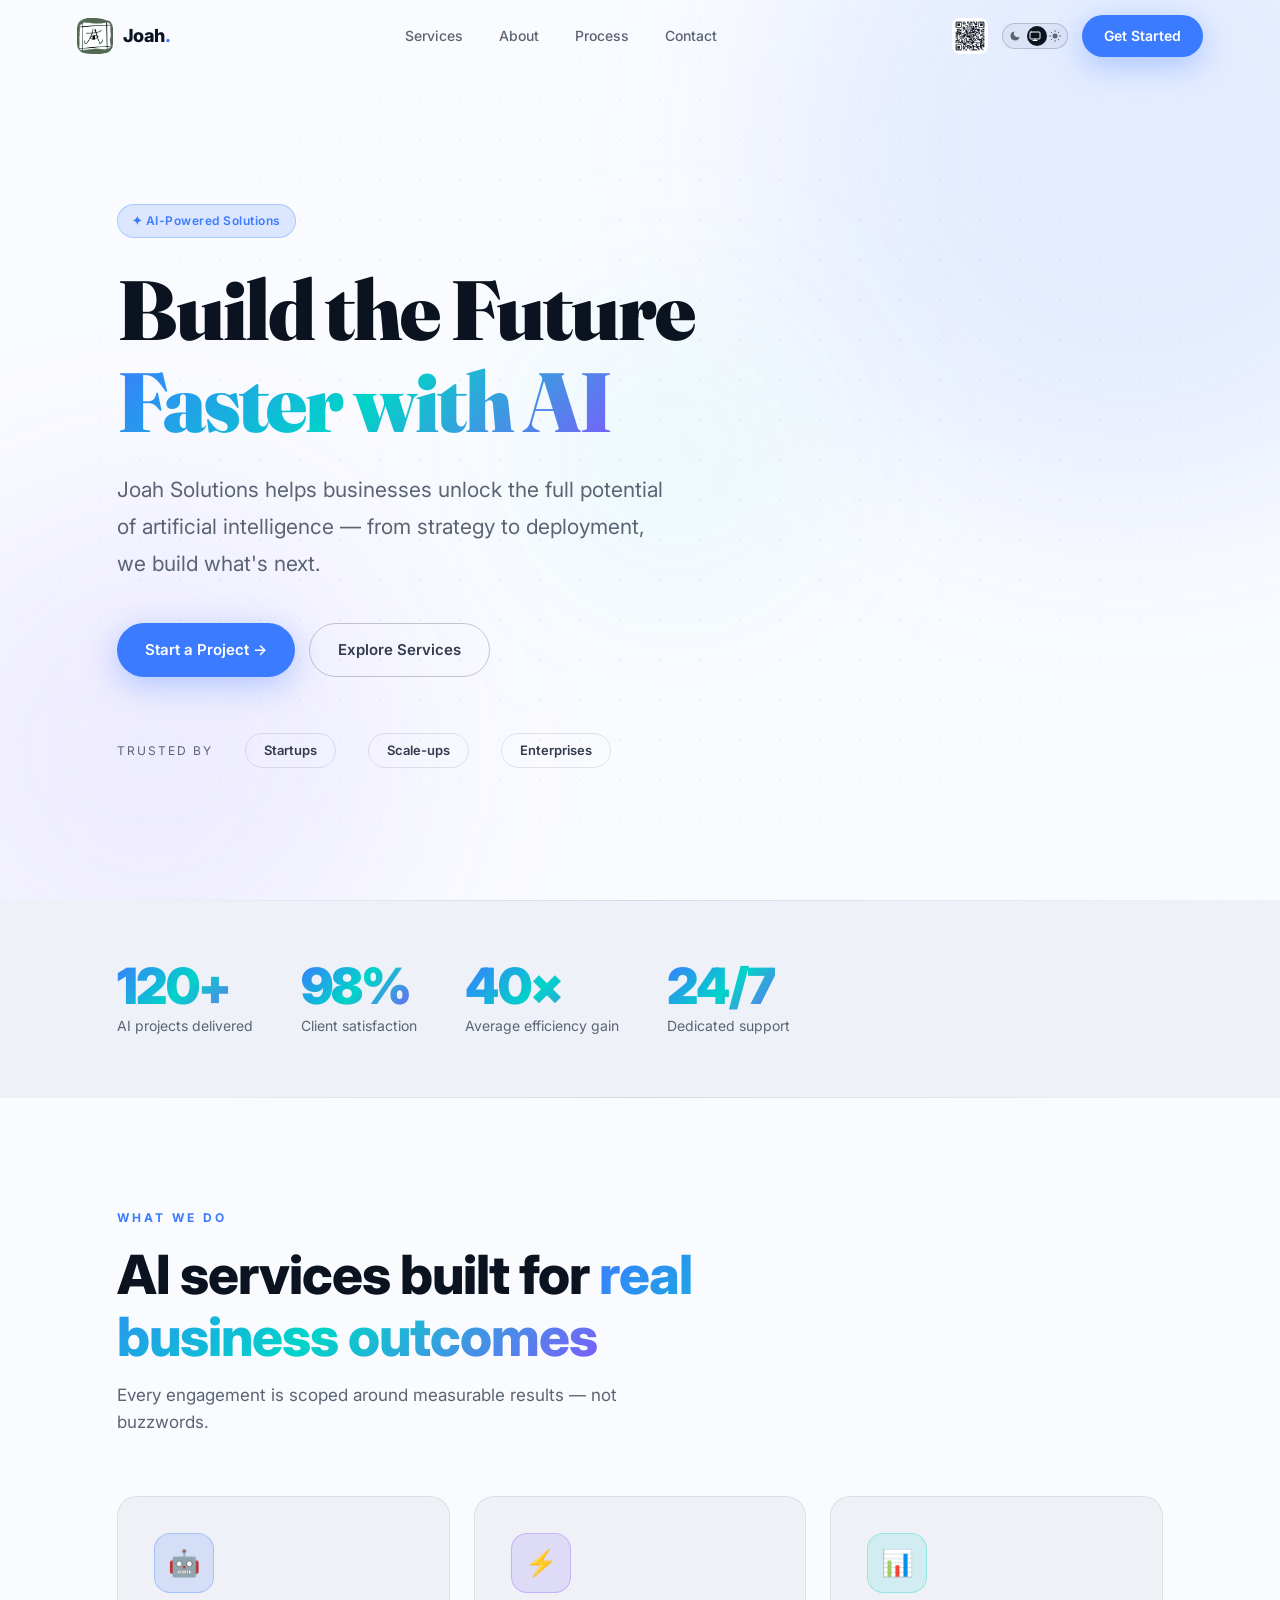
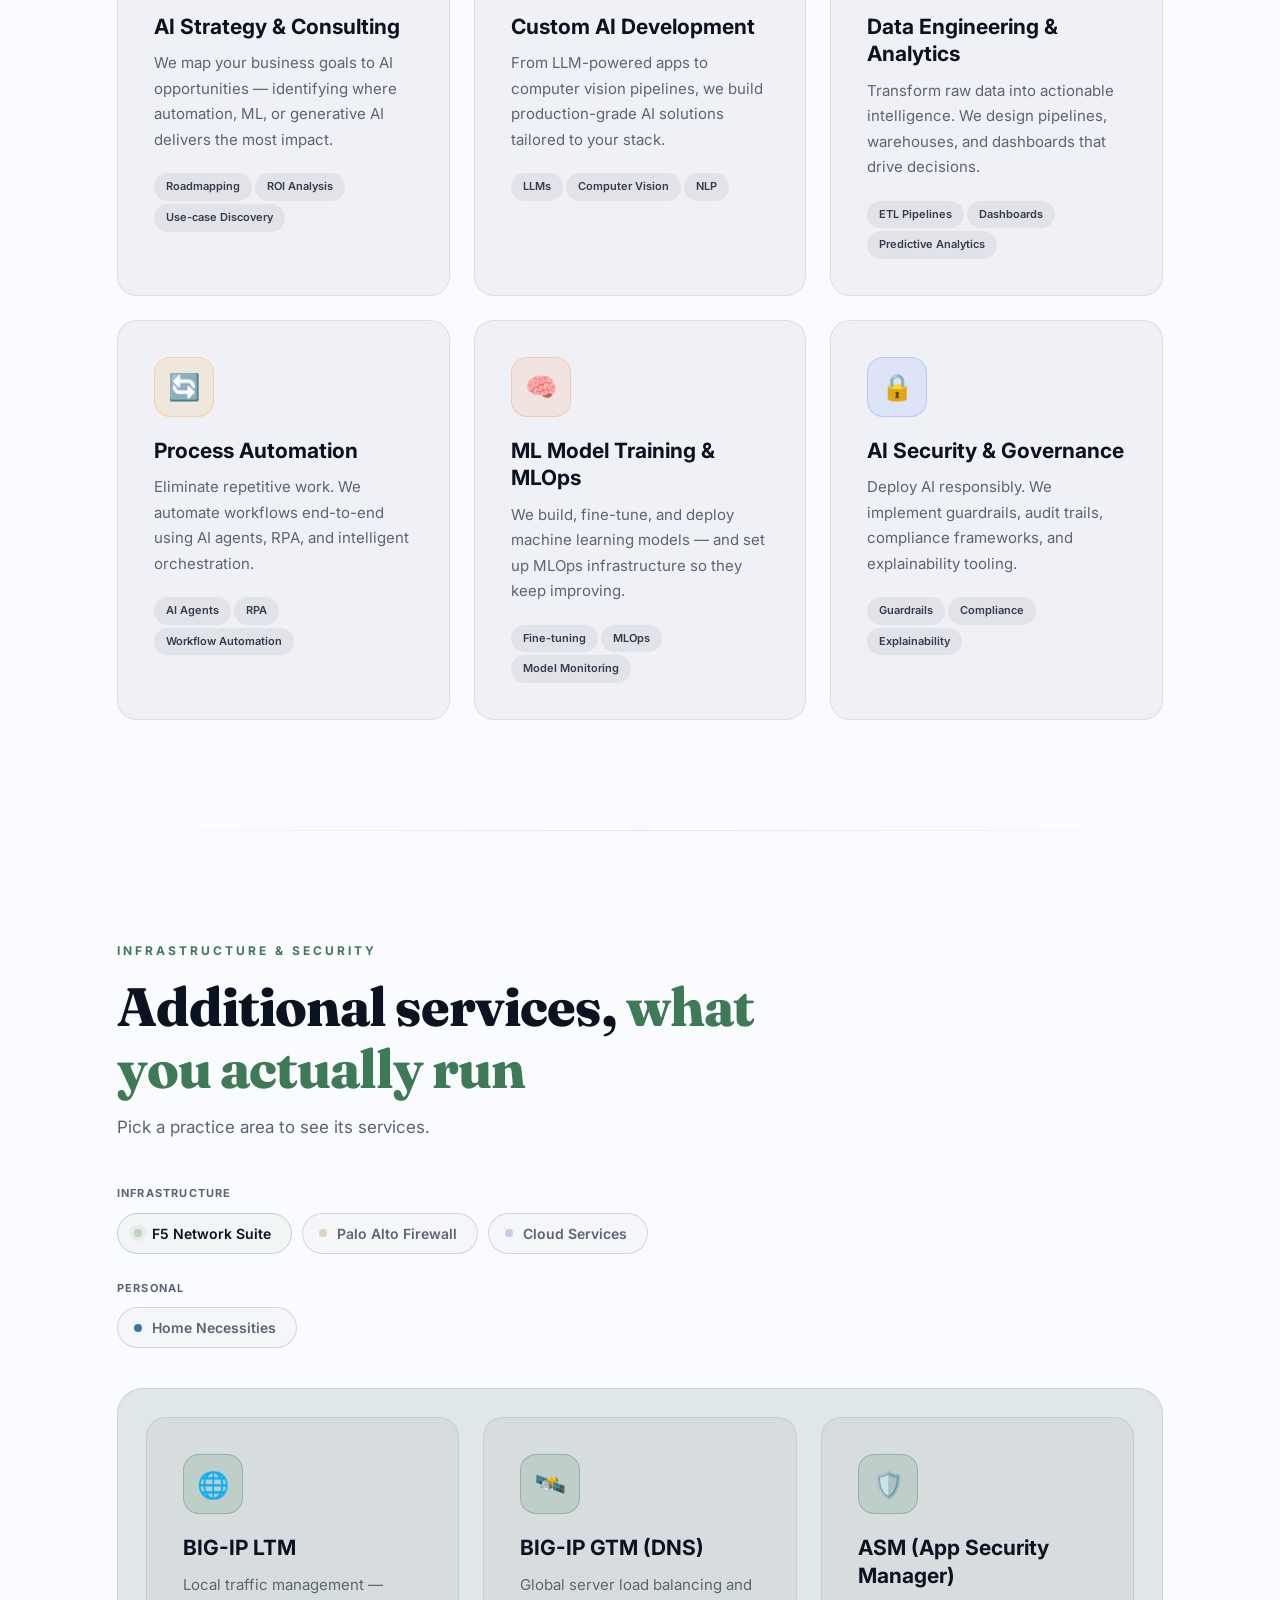
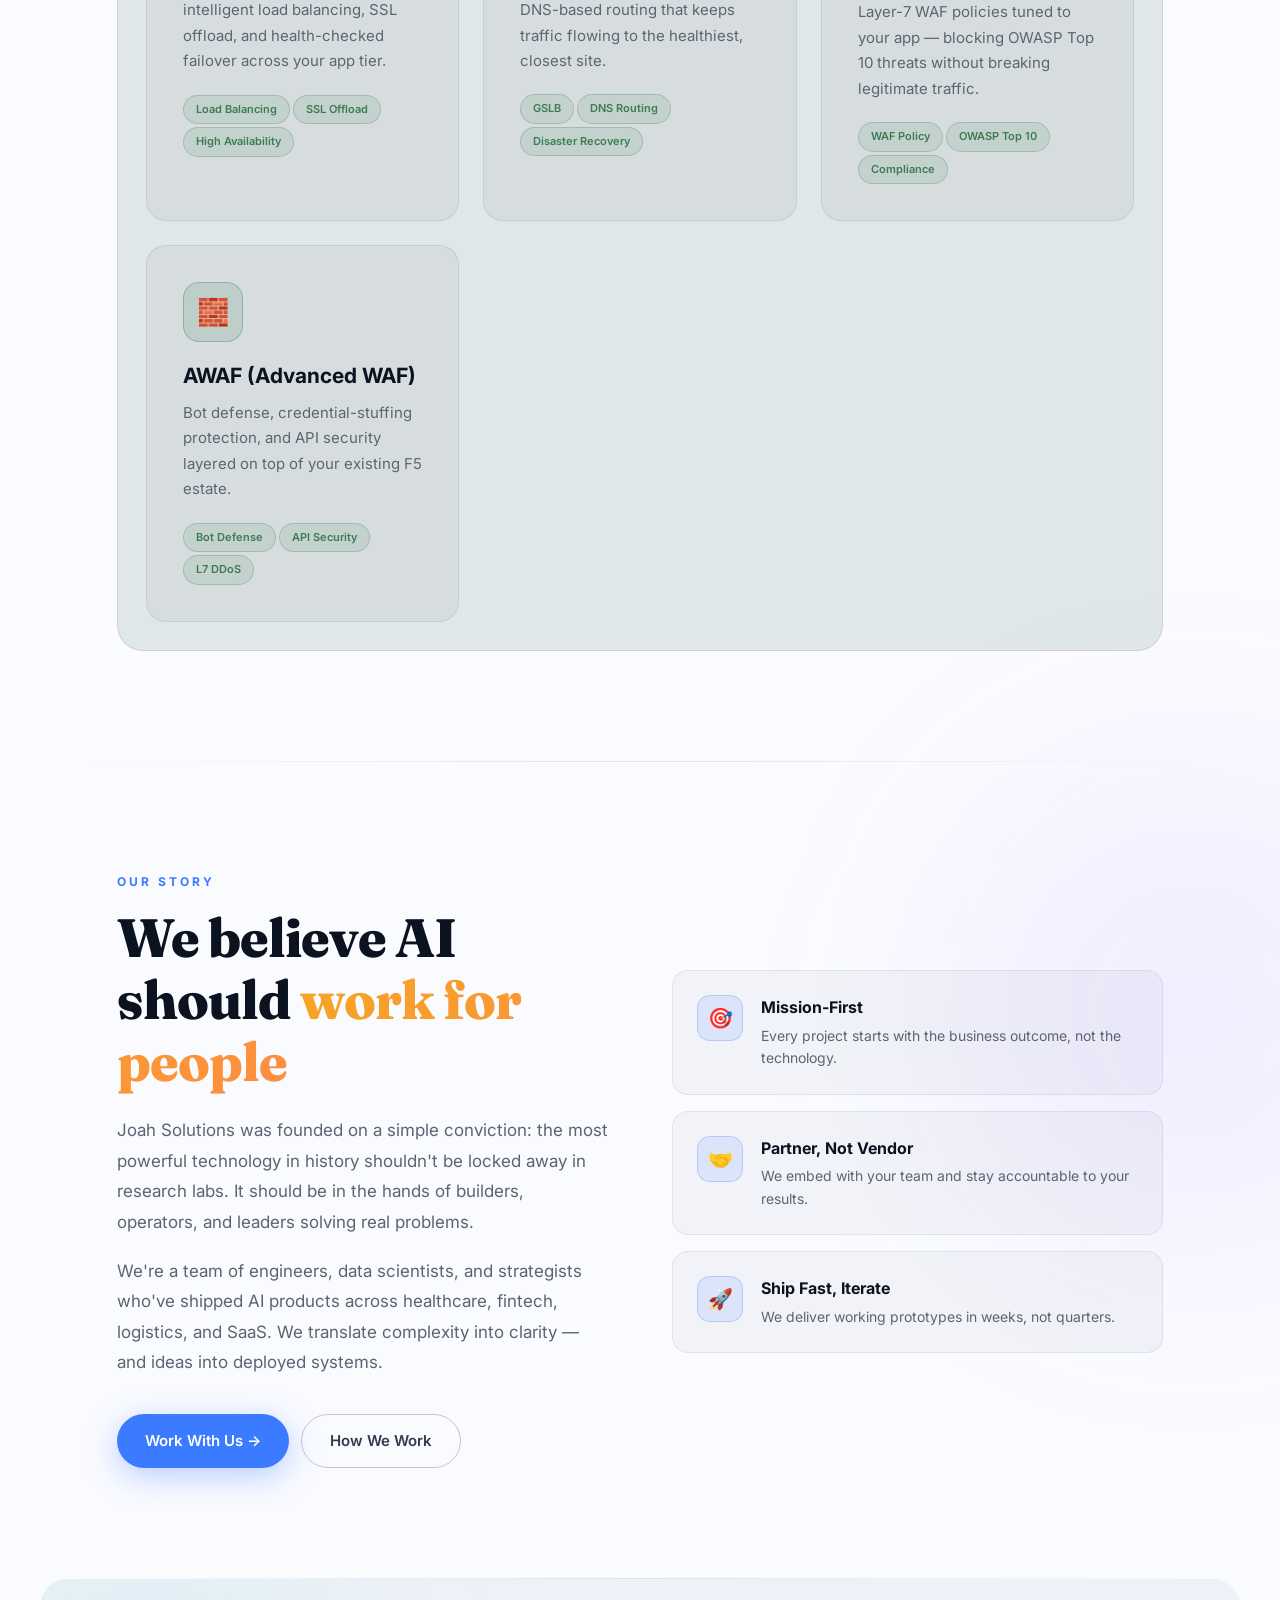
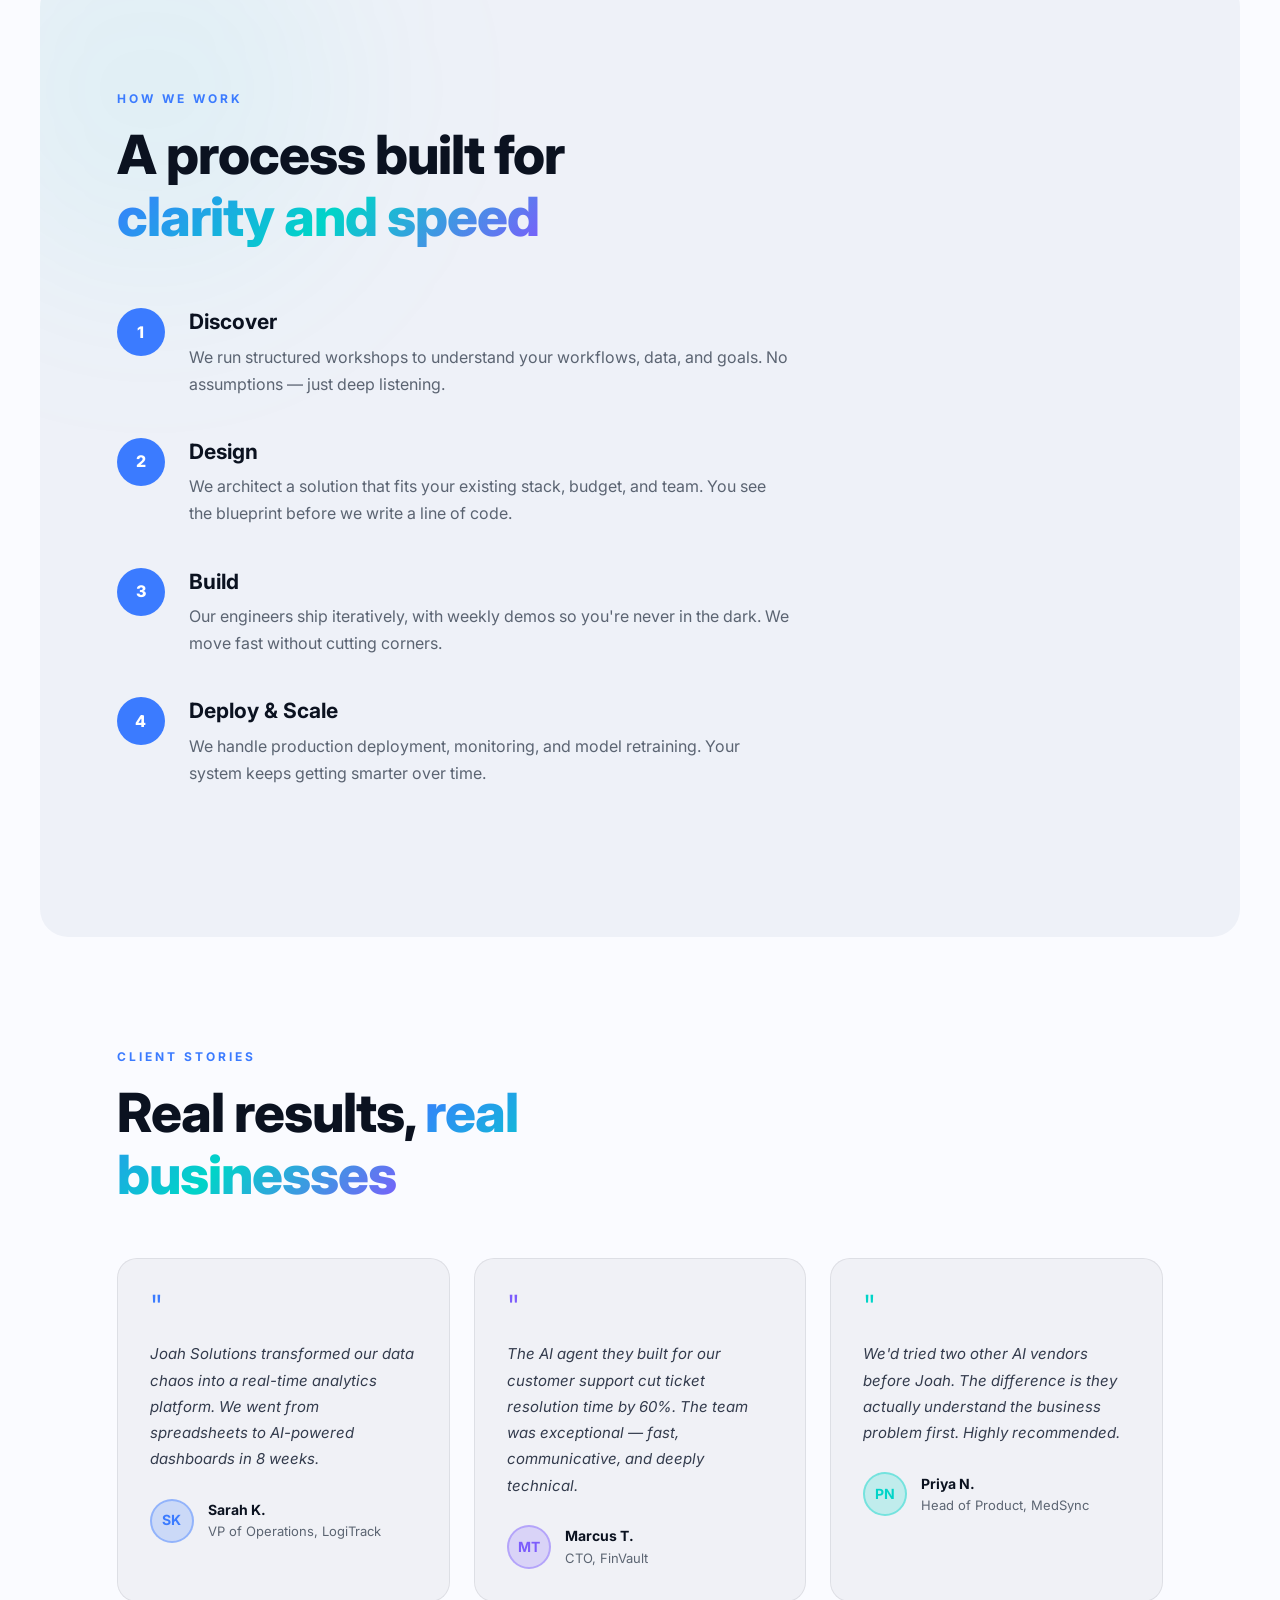
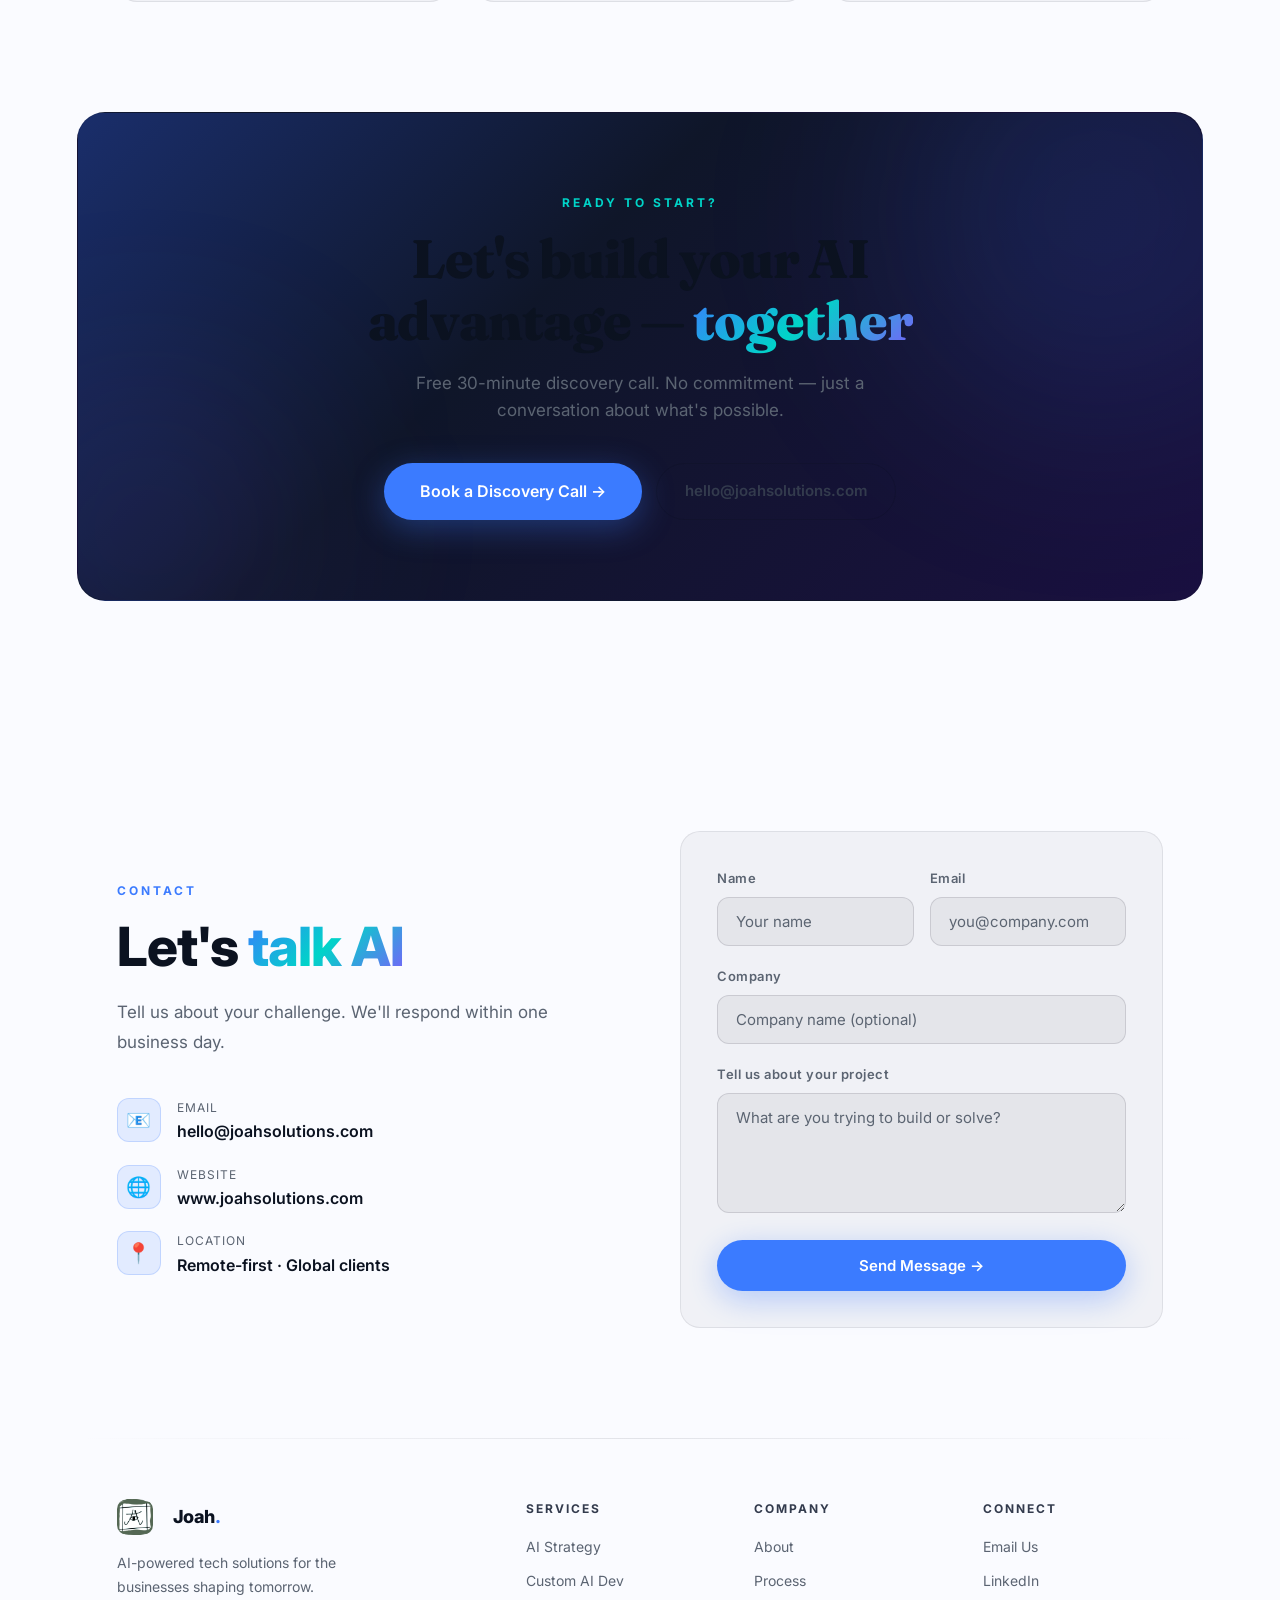
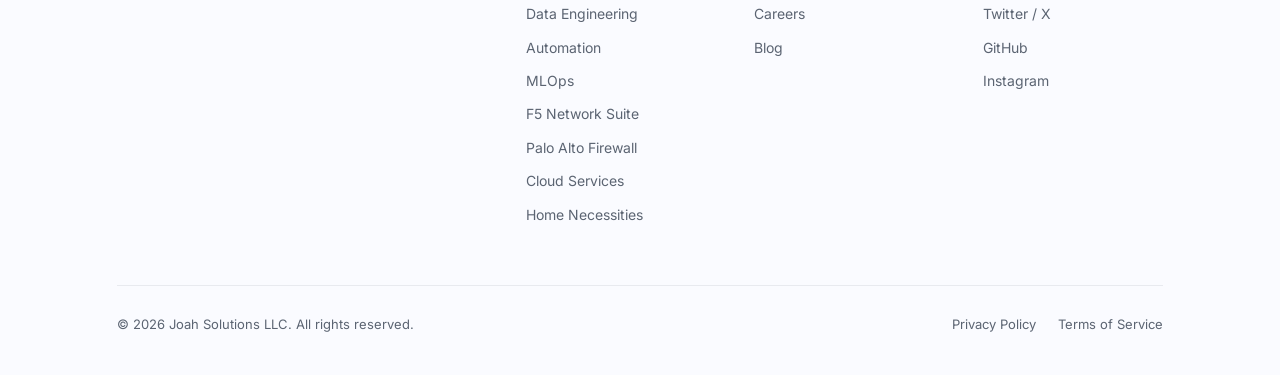
==== commit 7dc7fbcd: "Add Additional Services section, navbar QR code, and footer updates Adds a color-coded, clickable se" ====
--- a/index.html
+++ b/index.html
@@ -1,636 +1,834 @@
-
-<!doctype html>
-<html lang="en" class="no-js">
-  <head>
-    
-      <meta charset="utf-8">
-      <meta name="viewport" content="width=device-width,initial-scale=1">
-      
-      
-      
-        <link rel="canonical" href="https://www.joahsolutions.com/">
-      
-      
-      
-        <link rel="next" href="admonitions/">
-      
-      
-        
-      
-      
-      <link rel="icon" href="assets/joah-new.png">
-      <meta name="generator" content="mkdocs-1.6.1, mkdocs-material-9.7.7">
-    
-    
-      
-        <title>Joah Solutions.</title>
-      
-    
-    
-      <link rel="stylesheet" href="assets/stylesheets/main.ec1eaa64.min.css">
-      
-        
-        <link rel="stylesheet" href="assets/stylesheets/palette.ab4e12ef.min.css">
-      
-      
-
-
-    
-    
-      
-    
-    
-      
-        
-        
-        <link rel="preconnect" href="https://fonts.gstatic.com" crossorigin>
-        <link rel="stylesheet" href="https://fonts.googleapis.com/css?family=Pridi:300,300i,400,400i,700,700i%7CRoboto+Mono:400,400i,700,700i&display=fallback">
-        <style>:root{--md-text-font:"Pridi";--md-code-font:"Roboto Mono"}</style>
-      
-    
-    
-      <link rel="stylesheet" href="stylesheets/extra.css">
-    
-    <script>__md_scope=new URL(".",location),__md_hash=e=>[...e].reduce(((e,_)=>(e<<5)-e+_.charCodeAt(0)),0),__md_get=(e,_=localStorage,t=__md_scope)=>JSON.parse(_.getItem(t.pathname+"."+e)),__md_set=(e,_,t=localStorage,a=__md_scope)=>{try{t.setItem(a.pathname+"."+e,JSON.stringify(_))}catch(e){}}</script>
-    
-      
-
-    
-    
-  </head>
-  
-  
-    
-    
-      
-    
-    
-    
-    
-    <body dir="ltr" data-md-color-scheme="default" data-md-color-primary="teal" data-md-color-accent="orange">
-  
-    
-    <input class="md-toggle" data-md-toggle="drawer" type="checkbox" id="__drawer" autocomplete="off">
-    <input class="md-toggle" data-md-toggle="search" type="checkbox" id="__search" autocomplete="off">
-    <label class="md-overlay" for="__drawer"></label>
-    <div data-md-component="skip">
-      
-        
-        <a href="#commands" class="md-skip">
-          Skip to content
-        </a>
-      
-    </div>
-    <div data-md-component="announce">
-      
-    </div>
-    
-    
-      
-
-  
-
-<header class="md-header md-header--shadow" data-md-component="header">
-  <nav class="md-header__inner md-grid" aria-label="Header">
-    <a href="." title="Joah Solutions." class="md-header__button md-logo" aria-label="Joah Solutions." data-md-component="logo">
-      
-  <img src="assets/joah-new.png" alt="logo">
-
+<!DOCTYPE html>
+<html lang="en">
+<head>
+  <meta charset="UTF-8" />
+  <meta name="viewport" content="width=device-width, initial-scale=1.0" />
+  <title>Joah Solutions — AI-Powered Tech Services</title>
+  <meta name="description" content="Joah Solutions helps businesses unlock the full potential of artificial intelligence — from strategy to deployment." />
+  <link rel="preconnect" href="https://fonts.googleapis.com" />
+  <link href="https://fonts.googleapis.com/css2?family=Inter:wght@300;400;500;600;700;800;900&family=Fraunces:wght@700;900&display=swap" rel="stylesheet" />
+
+  <style>
+    :root {
+      --bg: #080D1A;
+      --bg-secondary: #0F1629;
+      --bg-rgb: 8,13,26;
+      --fg-rgb: 255,255,255;
+      --text-heading: #ffffff;
+      --text-body: #E8ECF4;
+      --text-muted: #8A93A8;
+    }
+    :root[data-theme="light"] {
+      --bg: #FAFBFF;
+      --bg-secondary: #EEF1F8;
+      --bg-rgb: 255,255,255;
+      --fg-rgb: 10,15,30;
+      --text-heading: #0B1220;
+      --text-body: #333B4D;
+      --text-muted: #5B6472;
+    }
+    *, *::before, *::after { box-sizing: border-box; margin: 0; padding: 0; }
+    html { scroll-behavior: smooth; }
+    body {
+      background: var(--bg);
+      color: var(--text-body);
+      font-family: 'Inter', sans-serif;
+      line-height: 1.6;
+      overflow-x: hidden;
+      transition: background .3s, color .3s;
+    }
+    .serif { font-family: 'Fraunces', serif; }
+
+    .fade-up { opacity: 0; transform: translateY(36px); transition: opacity 0.7s ease, transform 0.7s ease; }
+    .fade-up.visible { opacity: 1; transform: translateY(0); }
+
+    .btn {
+      display: inline-flex; align-items: center; gap: 8px;
+      padding: 14px 28px; border-radius: 50px; font-weight: 600;
+      font-size: 15px; cursor: pointer; border: none;
+      text-decoration: none; transition: transform 0.2s, box-shadow 0.2s;
+      font-family: 'Inter', sans-serif;
+    }
+    .btn:hover { transform: translateY(-2px); }
+    .btn-primary { background: #3B7BFF; color: #fff; box-shadow: 0 8px 32px rgba(59,123,255,.35); }
+    .btn-primary:hover { box-shadow: 0 12px 40px rgba(59,123,255,.5); }
+    .btn-outline { background: transparent; color: var(--text-body); border: 1.5px solid rgba(var(--fg-rgb),.22); }
+    .btn-outline:hover { background: rgba(var(--fg-rgb),.06); }
+
+    nav {
+      position: fixed; top: 0; left: 0; right: 0; z-index: 100;
+      padding: 0 6%; height: 72px;
+      display: flex; align-items: center; justify-content: space-between;
+      transition: background .4s, backdrop-filter .4s;
+    }
+    nav.scrolled {
+      background: rgba(var(--bg-rgb),.92);
+      backdrop-filter: blur(16px);
+      border-bottom: 1px solid rgba(var(--fg-rgb),.06);
+    }
+    .logo { display: flex; align-items: center; gap: 10px; text-decoration: none; }
+    .logo-icon {
+      width: 36px; height: 36px; border-radius: 10px;
+      background: linear-gradient(135deg,#3B7BFF,#7C5CFC);
+      display: flex; align-items: center; justify-content: center;
+      font-size: 18px; font-weight: 900; color: #fff;
+    }
+    .logo-icon-img { width: 36px; height: 36px; border-radius: 10px; object-fit: cover; display: block; }
+    .logo-text { color: var(--text-heading); font-weight: 800; font-size: 18px; letter-spacing: -.5px; }
+    .logo-text span { color: #3B7BFF; }
+    .nav-links { display: flex; gap: 36px; list-style: none; }
+    .nav-links a { color: var(--text-muted); text-decoration: none; font-size: 14px; font-weight: 500; transition: color .2s; }
+    .nav-links a:hover { color: var(--text-heading); }
+
+    .hamburger { display: none; flex-direction: column; gap: 5px; cursor: pointer; padding: 4px; background: none; border: none; }
+    .hamburger span { width: 24px; height: 2px; background: var(--text-heading); border-radius: 2px; display: block; transition: all .3s; }
+
+    .theme-switch {
+      position: relative;
+      display: inline-flex;
+      align-items: center;
+      width: 66px; height: 26px;
+      padding: 2px;
+      border-radius: 20px;
+      border: 1px solid rgba(var(--fg-rgb),.18);
+      background: rgba(var(--fg-rgb),.04);
+    }
+    .theme-thumb {
+      position: absolute;
+      top: 2px; left: 2px;
+      width: 20px; height: 20px;
+      border-radius: 50%;
+      background: var(--text-heading);
+      transition: transform .25s ease;
+      pointer-events: none;
+    }
+    .theme-switch[data-active="dark"] .theme-thumb { transform: translateX(0); }
+    .theme-switch[data-active="auto"] .theme-thumb { transform: translateX(22px); }
+    .theme-switch[data-active="light"] .theme-thumb { transform: translateX(44px); }
+    .theme-opt {
+      position: relative;
+      z-index: 1;
+      width: 20px; height: 20px;
+      border: none; background: none; cursor: pointer;
+      display: flex; align-items: center; justify-content: center;
+      color: var(--text-muted);
+      transition: color .25s ease;
+    }
+    .theme-opt svg { width: 12px; height: 12px; }
+    .theme-switch[data-active="dark"] .theme-opt[data-theme-choice="dark"],
+    .theme-switch[data-active="auto"] .theme-opt[data-theme-choice="auto"],
+    .theme-switch[data-active="light"] .theme-opt[data-theme-choice="light"] {
+      color: var(--bg);
+    }
+
+    .mobile-menu {
+      display: none; position: fixed; top: 72px; left: 0; right: 0;
+      background: rgba(var(--bg-rgb),.97); padding: 24px 6%; z-index: 99;
+      flex-direction: column; gap: 20px;
+    }
+    .mobile-menu.open { display: flex; }
+    .mobile-menu a { color: var(--text-body); text-decoration: none; font-size: 18px; font-weight: 500; }
+
+    @media (max-width: 768px) {
+      .nav-links { display: none; }
+      .hamburger { display: flex; }
+    }
+
+    section { padding: 110px 6%; max-width: 1200px; margin: 0 auto; }
+
+    .section-label {
+      font-size: 12px; font-weight: 700; letter-spacing: 3px;
+      text-transform: uppercase; color: #3B7BFF; margin-bottom: 16px;
+    }
+
+    h1 { font-size: clamp(42px,7vw,84px); font-weight: 900; letter-spacing: -2px; line-height: 1.1; }
+    h2 { font-size: clamp(30px,5vw,54px); font-weight: 800; letter-spacing: -1px; line-height: 1.15; }
+    h3 { font-size: 21px; font-weight: 700; line-height: 1.3; }
+
+    .grad { background: linear-gradient(135deg,#3B7BFF,#00D4C8,#7C5CFC); -webkit-background-clip: text; -webkit-text-fill-color: transparent; background-clip: text; }
+    .grad-warm { background: linear-gradient(135deg,#F5A623,#FF8C42); -webkit-background-clip: text; -webkit-text-fill-color: transparent; background-clip: text; }
+
+    .orb { position: absolute; border-radius: 50%; filter: blur(100px); pointer-events: none; }
+
+    /* Hero */
+    #hero {
+      position: relative; min-height: 100vh; display: flex;
+      align-items: center; overflow: hidden; padding-top: 72px;
+    }
+    #hero .content { position: relative; z-index: 2; padding: 80px 6%; max-width: 1200px; margin: 0 auto; width: 100%; }
+    .dot-grid {
+      position: absolute; inset: 0;
+      background-image: radial-gradient(rgba(var(--fg-rgb),.04) 1px, transparent 1px);
+      background-size: 40px 40px;
+      -webkit-mask-image: radial-gradient(ellipse 80% 80% at 50% 50%, black 40%, transparent 100%);
+      mask-image: radial-gradient(ellipse 80% 80% at 50% 50%, black 40%, transparent 100%);
+    }
+    .pill {
+      display: inline-flex; align-items: center; gap: 6px;
+      padding: 6px 14px; border-radius: 50px;
+      font-size: 12px; font-weight: 600; letter-spacing: .5px;
+    }
+    .trust-row { display: flex; gap: 32px; align-items: center; flex-wrap: wrap; margin-top: 56px; }
+    .trust-tag {
+      padding: 6px 18px; border-radius: 50px;
+      border: 1px solid rgba(var(--fg-rgb),.1);
+      font-size: 13px; color: var(--text-body); font-weight: 600;
+    }
+
+    /* Stats */
+    .stats-band { background: var(--bg-secondary); }
+    .divider { height: 1px; background: linear-gradient(90deg,transparent,rgba(var(--fg-rgb),.1),transparent); margin: 0 6%; }
+    .stats-row { display: flex; gap: 48px; flex-wrap: wrap; }
+    .stat-num { font-size: 50px; font-weight: 900; letter-spacing: -2px; line-height: 1; }
+    .stat-label { font-size: 14px; color: var(--text-muted); margin-top: 4px; }
+
+    /* Cards */
+    .card {
+      background: rgba(var(--fg-rgb),.04); border: 1px solid rgba(var(--fg-rgb),.08);
+      border-radius: 20px; padding: 36px;
+      transition: transform .3s, border-color .3s, box-shadow .3s;
+    }
+    .card:hover { transform: translateY(-6px); border-color: rgba(59,123,255,.3); box-shadow: 0 20px 60px rgba(0,0,0,.4); }
+
+    .grid-3 { display: grid; grid-template-columns: repeat(auto-fit,minmax(290px,1fr)); gap: 24px; }
+    .grid-2 { display: grid; grid-template-columns: repeat(auto-fit,minmax(420px,1fr)); gap: 64px; align-items: center; }
+
+    @media(max-width:768px) { .grid-2 { grid-template-columns: 1fr; } section { padding: 80px 5%; } }
+
+    .icon-blob {
+      width: 60px; height: 60px; border-radius: 16px;
+      display: flex; align-items: center; justify-content: center;
+      font-size: 26px; margin-bottom: 20px;
+    }
+    .tag-pill {
+      display: inline-flex; padding: 5px 12px; border-radius: 50px;
+      background: rgba(var(--fg-rgb),.06); color: var(--text-body);
+      font-size: 11px; font-weight: 600; margin: 3px 3px 0 0;
+    }
+
+    /* About values */
+    .value-row { display: flex; gap: 18px; align-items: flex-start; padding: 24px; background: rgba(var(--fg-rgb),.03); border: 1px solid rgba(var(--fg-rgb),.07); border-radius: 16px; margin-bottom: 16px; }
+    .value-icon { width: 46px; height: 46px; border-radius: 13px; background: rgba(59,123,255,.12); border: 1px solid rgba(59,123,255,.25); display: flex; align-items: center; justify-content: center; font-size: 20px; flex-shrink: 0; }
+
+    /* Process */
+    .process-step { display: flex; gap: 24px; align-items: flex-start; margin-bottom: 40px; }
+    .step-num { width: 48px; height: 48px; border-radius: 50%; background: #3B7BFF; color: #fff; display: flex; align-items: center; justify-content: center; font-weight: 800; font-size: 16px; flex-shrink: 0; }
+
+    /* Testimonials */
+    .testimonial { background: rgba(var(--fg-rgb),.04); border: 1px solid rgba(var(--fg-rgb),.08); border-radius: 20px; padding: 32px; }
+    .avatar { width: 44px; height: 44px; border-radius: 50%; display: flex; align-items: center; justify-content: center; font-weight: 700; font-size: 14px; }
+
+    /* CTA */
+    .cta-box {
+      margin: 0 6% 120px; border-radius: 28px; padding: 80px 60px;
+      position: relative; overflow: hidden;
+      background: linear-gradient(135deg,#1A2E6B 0%,#0F1629 40%,#1A1040 100%);
+      border: 1px solid rgba(var(--fg-rgb),.1); text-align: center;
+    }
+    @media(max-width:600px) { .cta-box { padding: 56px 28px; margin: 0 4% 80px; } }
+
+    /* Contact form */
+    .form-group { margin-bottom: 20px; }
+    label { display: block; font-size: 13px; font-weight: 600; color: var(--text-muted); margin-bottom: 8px; letter-spacing: .5px; }
+    input, textarea {
+      width: 100%; background: rgba(var(--fg-rgb),.05); border: 1px solid rgba(var(--fg-rgb),.12);
+      border-radius: 12px; padding: 14px 18px; color: var(--text-heading);
+      font-family: 'Inter',sans-serif; font-size: 15px; outline: none;
+      transition: border-color .2s;
+    }
+    input:focus, textarea:focus { border-color: #3B7BFF; }
+    input::placeholder, textarea::placeholder { color: var(--text-muted); }
+    textarea { resize: vertical; min-height: 120px; }
+    .form-row { display: grid; grid-template-columns: 1fr 1fr; gap: 16px; }
+    @media(max-width:560px) { .form-row { grid-template-columns: 1fr; } }
+
+    /* Footer */
+    footer { padding: 60px 6% 40px; max-width: 1200px; margin: 0 auto; }
+    .footer-grid { display: grid; grid-template-columns: 2fr 1fr 1fr 1fr; gap: 48px; margin-bottom: 48px; }
+    @media(max-width:900px) { .footer-grid { grid-template-columns: 1fr 1fr; } }
+    @media(max-width:540px) { .footer-grid { grid-template-columns: 1fr; } }
+    .footer-col-title { font-size: 12px; font-weight: 700; letter-spacing: 2px; text-transform: uppercase; color: var(--text-body); margin-bottom: 18px; }
+    .footer-link { color: var(--text-muted); text-decoration: none; font-size: 14px; display: block; margin-bottom: 11px; transition: color .2s; }
+    .footer-link:hover { color: var(--text-heading); }
+    .footer-bottom { border-top: 1px solid rgba(var(--fg-rgb),.07); padding-top: 28px; display: flex; justify-content: space-between; flex-wrap: wrap; gap: 12px; }
+    .footer-bottom span, .footer-bottom a { color: var(--text-muted); font-size: 13px; text-decoration: none; }
+
+    @keyframes float { 0%,100%{transform:translateY(0)} 50%{transform:translateY(-10px)} }
+    .float { animation: float 6s ease-in-out infinite; }
+
+    /* Additional Services — deck switcher */
+    :root { --panel-mix: 12%; }
+    :root[data-theme="light"] { --panel-mix: 30%; }
+    .deck-group-label {
+      font-size: 11px; font-weight: 700; letter-spacing: 1.2px; text-transform: uppercase;
+      color: var(--text-muted); margin-bottom: 10px;
+    }
+    .decks { display: flex; gap: 10px; flex-wrap: wrap; margin-bottom: 26px; }
+    .decks-personal { margin-bottom: 40px; }
+    .deck-btn {
+      display: inline-flex; align-items: center; gap: 10px;
+      padding: 11px 20px 11px 16px; border-radius: 50px;
+      border: 1.5px solid rgba(var(--fg-rgb),.14);
+      background: rgba(var(--fg-rgb),.02);
+      color: var(--text-muted);
+      font-family: inherit; font-size: 14px; font-weight: 600;
+      cursor: pointer;
+      transition: border-color .3s ease, background .3s ease, color .3s ease, transform .15s ease;
+    }
+    .deck-btn:hover { transform: translateY(-1px); }
+    .deck-dot { width: 8px; height: 8px; border-radius: 50%; background: var(--dot-color); transition: box-shadow .3s ease; }
+    .deck-btn[aria-pressed="true"] {
+      color: var(--text-heading);
+      border-color: var(--dot-color);
+      background: color-mix(in srgb, var(--dot-color) 16%, transparent);
+    }
+    .deck-btn[aria-pressed="true"] .deck-dot { box-shadow: 0 0 0 4px color-mix(in srgb, var(--dot-color) 25%, transparent); }
+    .deck-panel {
+      border-radius: 26px;
+      padding: 28px;
+      background: color-mix(in srgb, var(--panel-color, #3B7BFF) var(--panel-mix), var(--bg-secondary));
+      border: 1px solid color-mix(in srgb, var(--panel-color, #3B7BFF) 32%, rgba(var(--fg-rgb),.08));
+      transition: background .4s ease, border-color .4s ease;
+    }
+    .add-card { opacity: 0; transform: translateY(10px); animation: rise .45s ease forwards; }
+    .add-card:nth-child(1) { animation-delay: .02s; }
+    .add-card:nth-child(2) { animation-delay: .08s; }
+    .add-card:nth-child(3) { animation-delay: .14s; }
+    .add-card:nth-child(4) { animation-delay: .2s; }
+    @keyframes rise { to { opacity: 1; transform: translateY(0); } }
+    @media (prefers-reduced-motion: reduce) { .add-card { animation: none; opacity: 1; transform: none; } }
+  </style>
+</head>
+<body>
+
+<!-- NAV -->
+<nav id="navbar">
+  <a href="#hero" class="logo">
+    <img src="assets/joah-logo.png" alt="Joah Solutions" class="logo-icon-img" />
+    <span class="logo-text">Joah<span>.</span></span>
+  </a>
+  <ul class="nav-links">
+    <li><a href="#services">Services</a></li>
+    <li><a href="#about">About</a></li>
+    <li><a href="#process">Process</a></li>
+    <li><a href="#contact">Contact</a></li>
+  </ul>
+  <div style="display:flex;align-items:center;gap:14px">
+    <a href="https://www.joahsolutions.com" target="_blank" rel="noopener" title="Scan or visit www.joahsolutions.com" style="display:flex;flex-shrink:0">
+      <img src="assets/joah-qr.png" alt="QR code linking to www.joahsolutions.com" width="36" height="36" style="width:36px;height:36px;border-radius:8px;background:#fff;padding:2px" />
     </a>
-    <label class="md-header__button md-icon" for="__drawer">
-      
-      <svg xmlns="http://www.w3.org/2000/svg" viewBox="0 0 24 24"><path d="M3 6h18v2H3zm0 5h18v2H3zm0 5h18v2H3z"/></svg>
-    </label>
-    <div class="md-header__title" data-md-component="header-title">
-      <div class="md-header__ellipsis">
-        <div class="md-header__topic">
-          <span class="md-ellipsis">
-            Joah Solutions.
-          </span>
+    <div id="themeToggle" class="theme-switch" role="radiogroup" aria-label="Theme">
+      <span class="theme-thumb"></span>
+      <button type="button" class="theme-opt" data-theme-choice="dark" role="radio" aria-label="Dark mode" title="Dark">
+        <svg xmlns="http://www.w3.org/2000/svg" viewBox="0 0 24 24" fill="currentColor" stroke="none"><path d="M21 12.79A9 9 0 1 1 11.21 3 7 7 0 0 0 21 12.79z"></path></svg>
+      </button>
+      <button type="button" class="theme-opt" data-theme-choice="auto" role="radio" aria-label="Automatic (system) mode" title="Auto">
+        <svg xmlns="http://www.w3.org/2000/svg" viewBox="0 0 24 24" fill="none" stroke="currentColor" stroke-width="2" stroke-linecap="round" stroke-linejoin="round"><rect x="2" y="4" width="20" height="14" rx="2"></rect><path d="M8 21h8M12 18v3"></path></svg>
+      </button>
+      <button type="button" class="theme-opt" data-theme-choice="light" role="radio" aria-label="Light mode" title="Light">
+        <svg xmlns="http://www.w3.org/2000/svg" viewBox="0 0 24 24" fill="currentColor" stroke="none"><circle cx="12" cy="12" r="5"></circle><g stroke="currentColor" stroke-width="2" stroke-linecap="round"><line x1="12" y1="1" x2="12" y2="3"></line><line x1="12" y1="21" x2="12" y2="23"></line><line x1="4.22" y1="4.22" x2="5.64" y2="5.64"></line><line x1="18.36" y1="18.36" x2="19.78" y2="19.78"></line><line x1="1" y1="12" x2="3" y2="12"></line><line x1="21" y1="12" x2="23" y2="12"></line><line x1="4.22" y1="19.78" x2="5.64" y2="18.36"></line><line x1="18.36" y1="5.64" x2="19.78" y2="4.22"></line></g></svg>
+      </button>
+    </div>
+    <a href="#contact" class="btn btn-primary" style="padding:10px 22px;font-size:14px">Get Started</a>
+    <button class="hamburger" id="hamburger" aria-label="Menu">
+      <span></span><span></span><span></span>
+    </button>
+  </div>
+</nav>
+<div class="mobile-menu" id="mobileMenu">
+  <a href="#services" onclick="closeMenu()">Services</a>
+  <a href="#about" onclick="closeMenu()">About</a>
+  <a href="#process" onclick="closeMenu()">Process</a>
+  <a href="#contact" onclick="closeMenu()">Contact</a>
+</div>
+
+<!-- HERO -->
+<div id="hero">
+  <div class="orb" style="width:700px;height:700px;background:rgba(59,123,255,.11);top:-200px;right:-200px"></div>
+  <div class="orb" style="width:500px;height:500px;background:rgba(124,92,252,.09);bottom:-100px;left:-100px"></div>
+  <div class="orb" style="width:280px;height:280px;background:rgba(0,212,200,.07);top:35%;left:42%"></div>
+  <div class="dot-grid"></div>
+  <div class="content">
+    <div style="margin-bottom:26px">
+      <span class="pill" style="background:rgba(59,123,255,.15);color:#3B7BFF;border:1px solid rgba(59,123,255,.3)">✦ AI-Powered Solutions</span>
+    </div>
+    <h1 class="serif fade-up" style="color:var(--text-heading);max-width:880px;margin-bottom:24px">
+      Build the Future<br><span class="grad">Faster with AI</span>
+    </h1>
+    <p class="fade-up" style="font-size:clamp(17px,2.4vw,21px);color:var(--text-muted);max-width:560px;margin-bottom:40px;line-height:1.75;transition-delay:.1s">
+      Joah Solutions helps businesses unlock the full potential of artificial intelligence — from strategy to deployment, we build what's next.
+    </p>
+    <div class="fade-up" style="display:flex;gap:14px;flex-wrap:wrap;transition-delay:.2s">
+      <a href="#contact" class="btn btn-primary">Start a Project →</a>
+      <a href="#services" class="btn btn-outline">Explore Services</a>
+    </div>
+    <div class="trust-row fade-up" style="transition-delay:.3s">
+      <span style="font-size:12px;color:var(--text-muted);letter-spacing:2px;text-transform:uppercase">Trusted by</span>
+      <span class="trust-tag">Startups</span>
+      <span class="trust-tag">Scale-ups</span>
+      <span class="trust-tag">Enterprises</span>
+    </div>
+  </div>
+</div>
+
+<!-- STATS -->
+<div class="stats-band">
+  <div class="divider"></div>
+  <section style="padding-top:60px;padding-bottom:60px">
+    <div class="stats-row">
+      <div class="fade-up"><div class="stat-num grad">120+</div><div class="stat-label">AI projects delivered</div></div>
+      <div class="fade-up" style="transition-delay:.08s"><div class="stat-num grad">98%</div><div class="stat-label">Client satisfaction</div></div>
+      <div class="fade-up" style="transition-delay:.16s"><div class="stat-num grad">40×</div><div class="stat-label">Average efficiency gain</div></div>
+      <div class="fade-up" style="transition-delay:.24s"><div class="stat-num grad">24/7</div><div class="stat-label">Dedicated support</div></div>
+    </div>
+  </section>
+  <div class="divider"></div>
+</div>
+
+<!-- SERVICES -->
+<section id="services">
+  <div class="section-label fade-up">What We Do</div>
+  <h2 class="fade-up" style="color:var(--text-heading);margin-bottom:14px;max-width:660px">
+    AI services built for <span class="grad">real business outcomes</span>
+  </h2>
+  <p class="fade-up" style="color:var(--text-muted);font-size:17px;max-width:520px;margin-bottom:60px">
+    Every engagement is scoped around measurable results — not buzzwords.
+  </p>
+  <div class="grid-3">
+    <div class="card fade-up">
+      <div class="icon-blob" style="background:rgba(59,123,255,.15);border:1px solid rgba(59,123,255,.3)">🤖</div>
+      <h3 style="color:var(--text-heading);margin-bottom:10px">AI Strategy & Consulting</h3>
+      <p style="color:var(--text-muted);font-size:15px;line-height:1.7;margin-bottom:18px">We map your business goals to AI opportunities — identifying where automation, ML, or generative AI delivers the most impact.</p>
+      <span class="tag-pill">Roadmapping</span><span class="tag-pill">ROI Analysis</span><span class="tag-pill">Use-case Discovery</span>
+    </div>
+    <div class="card fade-up" style="transition-delay:.08s">
+      <div class="icon-blob" style="background:rgba(124,92,252,.15);border:1px solid rgba(124,92,252,.3)">⚡</div>
+      <h3 style="color:var(--text-heading);margin-bottom:10px">Custom AI Development</h3>
+      <p style="color:var(--text-muted);font-size:15px;line-height:1.7;margin-bottom:18px">From LLM-powered apps to computer vision pipelines, we build production-grade AI solutions tailored to your stack.</p>
+      <span class="tag-pill">LLMs</span><span class="tag-pill">Computer Vision</span><span class="tag-pill">NLP</span>
+    </div>
+    <div class="card fade-up" style="transition-delay:.16s">
+      <div class="icon-blob" style="background:rgba(0,212,200,.12);border:1px solid rgba(0,212,200,.3)">📊</div>
+      <h3 style="color:var(--text-heading);margin-bottom:10px">Data Engineering & Analytics</h3>
+      <p style="color:var(--text-muted);font-size:15px;line-height:1.7;margin-bottom:18px">Transform raw data into actionable intelligence. We design pipelines, warehouses, and dashboards that drive decisions.</p>
+      <span class="tag-pill">ETL Pipelines</span><span class="tag-pill">Dashboards</span><span class="tag-pill">Predictive Analytics</span>
+    </div>
+    <div class="card fade-up" style="transition-delay:.08s">
+      <div class="icon-blob" style="background:rgba(245,166,35,.12);border:1px solid rgba(245,166,35,.3)">🔄</div>
+      <h3 style="color:var(--text-heading);margin-bottom:10px">Process Automation</h3>
+      <p style="color:var(--text-muted);font-size:15px;line-height:1.7;margin-bottom:18px">Eliminate repetitive work. We automate workflows end-to-end using AI agents, RPA, and intelligent orchestration.</p>
+      <span class="tag-pill">AI Agents</span><span class="tag-pill">RPA</span><span class="tag-pill">Workflow Automation</span>
+    </div>
+    <div class="card fade-up" style="transition-delay:.16s">
+      <div class="icon-blob" style="background:rgba(255,140,66,.12);border:1px solid rgba(255,140,66,.3)">🧠</div>
+      <h3 style="color:var(--text-heading);margin-bottom:10px">ML Model Training & MLOps</h3>
+      <p style="color:var(--text-muted);font-size:15px;line-height:1.7;margin-bottom:18px">We build, fine-tune, and deploy machine learning models — and set up MLOps infrastructure so they keep improving.</p>
+      <span class="tag-pill">Fine-tuning</span><span class="tag-pill">MLOps</span><span class="tag-pill">Model Monitoring</span>
+    </div>
+    <div class="card fade-up" style="transition-delay:.24s">
+      <div class="icon-blob" style="background:rgba(59,123,255,.1);border:1px solid rgba(59,123,255,.25)">🔒</div>
+      <h3 style="color:var(--text-heading);margin-bottom:10px">AI Security & Governance</h3>
+      <p style="color:var(--text-muted);font-size:15px;line-height:1.7;margin-bottom:18px">Deploy AI responsibly. We implement guardrails, audit trails, compliance frameworks, and explainability tooling.</p>
+      <span class="tag-pill">Guardrails</span><span class="tag-pill">Compliance</span><span class="tag-pill">Explainability</span>
+    </div>
+  </div>
+</section>
+
+<div class="divider"></div>
+
+<!-- ADDITIONAL SERVICES (secondary to AI Services above) -->
+<section id="additional-services">
+  <div class="section-label" id="addLabel">Infrastructure &amp; Security</div>
+  <h2 class="serif fade-up" style="color:var(--text-heading);margin-bottom:14px;max-width:660px">
+    Additional services, <span id="addSpan" style="color:#3E7A56">beyond AI</span>
+  </h2>
+  <p class="fade-up" style="color:var(--text-muted);font-size:17px;max-width:520px;margin-bottom:44px">
+    Pick a practice area to see its services.
+  </p>
+
+  <div class="deck-group-label">Infrastructure</div>
+  <div class="decks" id="decksInfra">
+    <button class="deck-btn" data-deck="f5" style="--dot-color:#BFD1C3" aria-pressed="true">
+      <span class="deck-dot"></span> F5 Network Suite
+    </button>
+    <button class="deck-btn" data-deck="pa" style="--dot-color:#DDD3BE" aria-pressed="false">
+      <span class="deck-dot"></span> Palo Alto Firewall
+    </button>
+    <button class="deck-btn" data-deck="cloud" style="--dot-color:#C9CAE8" aria-pressed="false">
+      <span class="deck-dot"></span> Cloud Services
+    </button>
+  </div>
+
+  <div class="deck-group-label">Personal</div>
+  <div class="decks decks-personal" id="decksPersonal">
+    <button class="deck-btn" data-deck="home" style="--dot-color:#3E72AE" aria-pressed="false">
+      <span class="deck-dot"></span> Home Necessities
+    </button>
+  </div>
+
+  <div class="deck-panel" id="addPanel">
+    <div class="grid-3" id="addGrid"></div>
+  </div>
+</section>
+
+<div class="divider"></div>
+
+<!-- ABOUT -->
+<section id="about" style="position:relative">
+  <div class="orb" style="width:500px;height:500px;background:rgba(124,92,252,.07);top:0;right:-200px"></div>
+  <div class="grid-2" style="position:relative;z-index:1">
+    <div>
+      <div class="section-label fade-up">Our Story</div>
+      <h2 class="fade-up serif" style="color:var(--text-heading);margin-bottom:22px">
+        We believe AI should <span class="grad-warm">work for people</span>
+      </h2>
+      <p class="fade-up" style="color:var(--text-muted);font-size:17px;line-height:1.8;margin-bottom:18px">
+        Joah Solutions was founded on a simple conviction: the most powerful technology in history shouldn't be locked away in research labs. It should be in the hands of builders, operators, and leaders solving real problems.
+      </p>
+      <p class="fade-up" style="color:var(--text-muted);font-size:17px;line-height:1.8;margin-bottom:36px">
+        We're a team of engineers, data scientists, and strategists who've shipped AI products across healthcare, fintech, logistics, and SaaS. We translate complexity into clarity — and ideas into deployed systems.
+      </p>
+      <div class="fade-up" style="display:flex;gap:12px;flex-wrap:wrap">
+        <a href="#contact" class="btn btn-primary">Work With Us →</a>
+        <a href="#process" class="btn btn-outline">How We Work</a>
+      </div>
+    </div>
+    <div class="fade-up">
+      <div class="value-row">
+        <div class="value-icon">🎯</div>
+        <div>
+          <div style="font-weight:700;color:var(--text-heading);margin-bottom:4px">Mission-First</div>
+          <div style="color:var(--text-muted);font-size:14px;line-height:1.6">Every project starts with the business outcome, not the technology.</div>
         </div>
-        <div class="md-header__topic" data-md-component="header-topic">
-          <span class="md-ellipsis">
-            
-              Home
-            
-          </span>
+      </div>
+      <div class="value-row">
+        <div class="value-icon">🤝</div>
+        <div>
+          <div style="font-weight:700;color:var(--text-heading);margin-bottom:4px">Partner, Not Vendor</div>
+          <div style="color:var(--text-muted);font-size:14px;line-height:1.6">We embed with your team and stay accountable to your results.</div>
         </div>
       </div>
-    </div>
-    
-      
-        <form class="md-header__option" data-md-component="palette">
-  
-    
-    
-    
-    <input class="md-option" data-md-color-media="(prefers-color-scheme)" data-md-color-scheme="default" data-md-color-primary="teal" data-md-color-accent="orange"  aria-label="system auto"  type="radio" name="__palette" id="__palette_0">
-    
-      <label class="md-header__button md-icon" title="system auto" for="__palette_1" hidden>
-        <svg xmlns="http://www.w3.org/2000/svg" viewBox="0 0 24 24"><path d="M9 2C5.13 2 2 5.13 2 9c0 2.38 1.19 4.47 3 5.74V17c0 .55.45 1 1 1h6c.55 0 1-.45 1-1v-2.26c1.81-1.27 3-3.36 3-5.74 0-3.87-3.13-7-7-7M6 21c0 .55.45 1 1 1h4c.55 0 1-.45 1-1v-1H6zm13-8h-2l-3.2 9h1.9l.7-2h3.2l.7 2h1.9zm-2.15 5.65L18 15l1.15 3.65z"/></svg>
-      </label>
-    
-  
-    
-    
-    
-    <input class="md-option" data-md-color-media="(prefers-color-scheme: light)" data-md-color-scheme="default" data-md-color-primary="blue" data-md-color-accent="deep-purple"  aria-label="light mode"  type="radio" name="__palette" id="__palette_1">
-    
-      <label class="md-header__button md-icon" title="light mode" for="__palette_2" hidden>
-        <svg xmlns="http://www.w3.org/2000/svg" viewBox="0 0 16 16"><path d="M8 1.5c-2.363 0-4 1.69-4 3.75 0 .984.424 1.625.984 2.304l.214.253c.223.264.47.556.673.848.284.411.537.896.621 1.49a.75.75 0 0 1-1.484.211c-.04-.282-.163-.547-.37-.847a9 9 0 0 0-.542-.68q-.126-.149-.268-.32C3.201 7.75 2.5 6.766 2.5 5.25 2.5 2.31 4.863 0 8 0s5.5 2.31 5.5 5.25c0 1.516-.701 2.5-1.328 3.259q-.142.172-.268.319c-.207.245-.383.453-.541.681-.208.3-.33.565-.37.847a.751.751 0 0 1-1.485-.212c.084-.593.337-1.078.621-1.489.203-.292.45-.584.673-.848q.113-.133.213-.253c.561-.679.985-1.32.985-2.304 0-2.06-1.637-3.75-4-3.75M5.75 12h4.5a.75.75 0 0 1 0 1.5h-4.5a.75.75 0 0 1 0-1.5M6 15.25a.75.75 0 0 1 .75-.75h2.5a.75.75 0 0 1 0 1.5h-2.5a.75.75 0 0 1-.75-.75"/></svg>
-      </label>
-    
-  
-    
-    
-    
-    <input class="md-option" data-md-color-media="(prefers-color-scheme: dark)" data-md-color-scheme="slate" data-md-color-primary="teal" data-md-color-accent="orange"  aria-label="dark mode"  type="radio" name="__palette" id="__palette_2">
-    
-      <label class="md-header__button md-icon" title="dark mode" for="__palette_0" hidden>
-        <svg xmlns="http://www.w3.org/2000/svg" viewBox="0 0 24 24"><path d="M12 2a7 7 0 0 0-7 7c0 2.38 1.19 4.47 3 5.74V17a1 1 0 0 0 1 1h6a1 1 0 0 0 1-1v-2.26c1.81-1.27 3-3.36 3-5.74a7 7 0 0 0-7-7M9 21a1 1 0 0 0 1 1h4a1 1 0 0 0 1-1v-1H9z"/></svg>
-      </label>
-    
-  
-</form>
-      
-    
-    
-      <script>var palette=__md_get("__palette");if(palette&&palette.color){if("(prefers-color-scheme)"===palette.color.media){var media=matchMedia("(prefers-color-scheme: light)"),input=document.querySelector(media.matches?"[data-md-color-media='(prefers-color-scheme: light)']":"[data-md-color-media='(prefers-color-scheme: dark)']");palette.color.media=input.getAttribute("data-md-color-media"),palette.color.scheme=input.getAttribute("data-md-color-scheme"),palette.color.primary=input.getAttribute("data-md-color-primary"),palette.color.accent=input.getAttribute("data-md-color-accent")}for(var[key,value]of Object.entries(palette.color))document.body.setAttribute("data-md-color-"+key,value)}</script>
-    
-    
-    
-      
-      
-        <label class="md-header__button md-icon" for="__search">
-          
-          <svg xmlns="http://www.w3.org/2000/svg" viewBox="0 0 24 24"><path d="M9.5 3A6.5 6.5 0 0 1 16 9.5c0 1.61-.59 3.09-1.56 4.23l.27.27h.79l5 5-1.5 1.5-5-5v-.79l-.27-.27A6.52 6.52 0 0 1 9.5 16 6.5 6.5 0 0 1 3 9.5 6.5 6.5 0 0 1 9.5 3m0 2C7 5 5 7 5 9.5S7 14 9.5 14 14 12 14 9.5 12 5 9.5 5"/></svg>
-        </label>
-        <div class="md-search" data-md-component="search" role="dialog">
-  <label class="md-search__overlay" for="__search"></label>
-  <div class="md-search__inner" role="search">
-    <form class="md-search__form" name="search">
-      <input type="text" class="md-search__input" name="query" aria-label="Search" placeholder="Search" autocapitalize="off" autocorrect="off" autocomplete="off" spellcheck="false" data-md-component="search-query" required>
-      <label class="md-search__icon md-icon" for="__search">
-        
-        <svg xmlns="http://www.w3.org/2000/svg" viewBox="0 0 24 24"><path d="M9.5 3A6.5 6.5 0 0 1 16 9.5c0 1.61-.59 3.09-1.56 4.23l.27.27h.79l5 5-1.5 1.5-5-5v-.79l-.27-.27A6.52 6.52 0 0 1 9.5 16 6.5 6.5 0 0 1 3 9.5 6.5 6.5 0 0 1 9.5 3m0 2C7 5 5 7 5 9.5S7 14 9.5 14 14 12 14 9.5 12 5 9.5 5"/></svg>
-        
-        <svg xmlns="http://www.w3.org/2000/svg" viewBox="0 0 24 24"><path d="M20 11v2H8l5.5 5.5-1.42 1.42L4.16 12l7.92-7.92L13.5 5.5 8 11z"/></svg>
-      </label>
-      <nav class="md-search__options" aria-label="Search">
-        
-        <button type="reset" class="md-search__icon md-icon" title="Clear" aria-label="Clear" tabindex="-1">
-          
-          <svg xmlns="http://www.w3.org/2000/svg" viewBox="0 0 24 24"><path d="M19 6.41 17.59 5 12 10.59 6.41 5 5 6.41 10.59 12 5 17.59 6.41 19 12 13.41 17.59 19 19 17.59 13.41 12z"/></svg>
-        </button>
-      </nav>
-      
-    </form>
-    <div class="md-search__output">
-      <div class="md-search__scrollwrap" tabindex="0" data-md-scrollfix>
-        <div class="md-search-result" data-md-component="search-result">
-          <div class="md-search-result__meta">
-            Initializing search
-          </div>
-          <ol class="md-search-result__list" role="presentation"></ol>
+      <div class="value-row">
+        <div class="value-icon">🚀</div>
+        <div>
+          <div style="font-weight:700;color:var(--text-heading);margin-bottom:4px">Ship Fast, Iterate</div>
+          <div style="color:var(--text-muted);font-size:14px;line-height:1.6">We deliver working prototypes in weeks, not quarters.</div>
         </div>
       </div>
     </div>
   </div>
+</section>
+
+<div class="divider"></div>
+
+<!-- PROCESS -->
+<section id="process" style="background:var(--bg-secondary);border-radius:28px;position:relative;overflow:hidden">
+  <div class="orb" style="width:380px;height:380px;background:rgba(0,212,200,.06);top:-80px;left:-80px"></div>
+  <div style="position:relative;z-index:1">
+    <div class="section-label fade-up">How We Work</div>
+    <h2 class="fade-up" style="color:var(--text-heading);margin-bottom:60px;max-width:500px">A process built for <span class="grad">clarity and speed</span></h2>
+    <div class="process-step fade-up">
+      <div class="step-num">1</div>
+      <div><h3 style="color:var(--text-heading);margin-bottom:8px">Discover</h3><p style="color:var(--text-muted);font-size:16px;max-width:600px;line-height:1.7">We run structured workshops to understand your workflows, data, and goals. No assumptions — just deep listening.</p></div>
+    </div>
+    <div class="process-step fade-up" style="transition-delay:.1s">
+      <div class="step-num">2</div>
+      <div><h3 style="color:var(--text-heading);margin-bottom:8px">Design</h3><p style="color:var(--text-muted);font-size:16px;max-width:600px;line-height:1.7">We architect a solution that fits your existing stack, budget, and team. You see the blueprint before we write a line of code.</p></div>
+    </div>
+    <div class="process-step fade-up" style="transition-delay:.2s">
+      <div class="step-num">3</div>
+      <div><h3 style="color:var(--text-heading);margin-bottom:8px">Build</h3><p style="color:var(--text-muted);font-size:16px;max-width:600px;line-height:1.7">Our engineers ship iteratively, with weekly demos so you're never in the dark. We move fast without cutting corners.</p></div>
+    </div>
+    <div class="process-step fade-up" style="transition-delay:.3s">
+      <div class="step-num">4</div>
+      <div><h3 style="color:var(--text-heading);margin-bottom:8px">Deploy & Scale</h3><p style="color:var(--text-muted);font-size:16px;max-width:600px;line-height:1.7">We handle production deployment, monitoring, and model retraining. Your system keeps getting smarter over time.</p></div>
+    </div>
+  </div>
+</section>
+
+<!-- TESTIMONIALS -->
+<section>
+  <div class="section-label fade-up">Client Stories</div>
+  <h2 class="fade-up" style="color:var(--text-heading);margin-bottom:52px;max-width:500px">Real results, <span class="grad">real businesses</span></h2>
+  <div class="grid-3">
+    <div class="testimonial fade-up">
+      <div style="font-size:32px;color:#3B7BFF;margin-bottom:18px;line-height:1">"</div>
+      <p style="color:var(--text-body);font-size:15px;line-height:1.75;margin-bottom:26px;font-style:italic">Joah Solutions transformed our data chaos into a real-time analytics platform. We went from spreadsheets to AI-powered dashboards in 8 weeks.</p>
+      <div style="display:flex;align-items:center;gap:14px">
+        <div class="avatar" style="background:rgba(59,123,255,.2);border:2px solid rgba(59,123,255,.4);color:#3B7BFF">SK</div>
+        <div><div style="font-weight:700;color:var(--text-heading);font-size:14px">Sarah K.</div><div style="color:var(--text-muted);font-size:13px">VP of Operations, LogiTrack</div></div>
+      </div>
+    </div>
+    <div class="testimonial fade-up" style="transition-delay:.1s">
+      <div style="font-size:32px;color:#7C5CFC;margin-bottom:18px;line-height:1">"</div>
+      <p style="color:var(--text-body);font-size:15px;line-height:1.75;margin-bottom:26px;font-style:italic">The AI agent they built for our customer support cut ticket resolution time by 60%. The team was exceptional — fast, communicative, and deeply technical.</p>
+      <div style="display:flex;align-items:center;gap:14px">
+        <div class="avatar" style="background:rgba(124,92,252,.2);border:2px solid rgba(124,92,252,.4);color:#7C5CFC">MT</div>
+        <div><div style="font-weight:700;color:var(--text-heading);font-size:14px">Marcus T.</div><div style="color:var(--text-muted);font-size:13px">CTO, FinVault</div></div>
+      </div>
+    </div>
+    <div class="testimonial fade-up" style="transition-delay:.2s">
+      <div style="font-size:32px;color:#00D4C8;margin-bottom:18px;line-height:1">"</div>
+      <p style="color:var(--text-body);font-size:15px;line-height:1.75;margin-bottom:26px;font-style:italic">We'd tried two other AI vendors before Joah. The difference is they actually understand the business problem first. Highly recommended.</p>
+      <div style="display:flex;align-items:center;gap:14px">
+        <div class="avatar" style="background:rgba(0,212,200,.2);border:2px solid rgba(0,212,200,.4);color:#00D4C8">PN</div>
+        <div><div style="font-weight:700;color:var(--text-heading);font-size:14px">Priya N.</div><div style="color:var(--text-muted);font-size:13px">Head of Product, MedSync</div></div>
+      </div>
+    </div>
+  </div>
+</section>
+
+<!-- CTA -->
+<div class="cta-box">
+  <div class="orb" style="width:400px;height:400px;background:rgba(59,123,255,.14);top:-100px;right:-100px"></div>
+  <div class="orb" style="width:300px;height:300px;background:rgba(124,92,252,.1);bottom:-80px;left:-80px"></div>
+  <div style="position:relative;z-index:1">
+    <div class="section-label" style="color:#00D4C8">Ready to Start?</div>
+    <h2 class="serif fade-up" style="color:var(--text-heading);max-width:580px;margin:0 auto 18px">
+      Let's build your AI advantage — <span class="grad">together</span>
+    </h2>
+    <p class="fade-up" style="color:var(--text-muted);font-size:17px;max-width:460px;margin:0 auto 38px">
+      Free 30-minute discovery call. No commitment — just a conversation about what's possible.
+    </p>
+    <div class="fade-up" style="display:flex;gap:14px;justify-content:center;flex-wrap:wrap">
+      <a href="#contact" class="btn btn-primary" style="font-size:16px;padding:16px 36px">Book a Discovery Call →</a>
+      <a href="mailto:hello@joahsolutions.com" class="btn btn-outline">hello@joahsolutions.com</a>
+    </div>
+  </div>
 </div>
-      
-    
-    
-  </nav>
-  
-</header>
-    
-    <div class="md-container" data-md-component="container">
-      
-      
-        
-          
-        
-      
-      <main class="md-main" data-md-component="main">
-        <div class="md-main__inner md-grid">
-          
-            
-              
-              <div class="md-sidebar md-sidebar--primary" data-md-component="sidebar" data-md-type="navigation" >
-                <div class="md-sidebar__scrollwrap">
-                  <div class="md-sidebar__inner">
-                    
-
-
-
-<nav class="md-nav md-nav--primary" aria-label="Navigation" data-md-level="0">
-  <label class="md-nav__title" for="__drawer">
-    <a href="." title="Joah Solutions." class="md-nav__button md-logo" aria-label="Joah Solutions." data-md-component="logo">
-      
-  <img src="assets/joah-new.png" alt="logo">
-
-    </a>
-    Joah Solutions.
-  </label>
-  
-  <ul class="md-nav__list" data-md-scrollfix>
-    
-      
-      
-  
-  
-    
-  
-  
-  
-    <li class="md-nav__item md-nav__item--active">
-      
-      <input class="md-nav__toggle md-toggle" type="checkbox" id="__toc">
-      
-      
-      
-        <label class="md-nav__link md-nav__link--active" for="__toc">
-          
-  
-  
-  <span class="md-ellipsis">
-    
-  
-    Home
-  
-
-    
-  </span>
-  
-  
-
-          <span class="md-nav__icon md-icon"></span>
-        </label>
-      
-      <a href="." class="md-nav__link md-nav__link--active">
-        
-  
-  
-  <span class="md-ellipsis">
-    
-  
-    Home
-  
-
-    
-  </span>
-  
-  
-
-      </a>
-      
-        
-
-<nav class="md-nav md-nav--secondary" aria-label="Table of contents">
-  
-  
-  
-  
-    <label class="md-nav__title" for="__toc">
-      <span class="md-nav__icon md-icon"></span>
-      Table of contents
-    </label>
-    <ul class="md-nav__list" data-md-component="toc" data-md-scrollfix>
-      
-        <li class="md-nav__item">
-  <a href="#commands" class="md-nav__link">
-    <span class="md-ellipsis">
-      
-        Commands
-      
-    </span>
-  </a>
-  
-</li>
-      
-        <li class="md-nav__item">
-  <a href="#project-layout" class="md-nav__link">
-    <span class="md-ellipsis">
-      
-        Project layout
-      
-    </span>
-  </a>
-  
-</li>
-      
-    </ul>
-  
-</nav>
-      
-    </li>
-  
-
-    
-      
-      
-  
-  
-  
-  
-    <li class="md-nav__item">
-      <a href="admonitions/" class="md-nav__link">
-        
-  
-  
-  <span class="md-ellipsis">
-    
-  
-    Admonitions
-  
-
-    
-  </span>
-  
-  
-
-      </a>
-    </li>
-  
-
-    
-      
-      
-  
-  
-  
-  
-    <li class="md-nav__item">
-      <a href="code-examples/" class="md-nav__link">
-        
-  
-  
-  <span class="md-ellipsis">
-    
-  
-    Function to add two numbers
-  
-
-    
-  </span>
-  
-  
-
-      </a>
-    </li>
-  
-
-    
-      
-      
-  
-  
-  
-  
-    <li class="md-nav__item">
-      <a href="content-tabs/" class="md-nav__link">
-        
-  
-  
-  <span class="md-ellipsis">
-    
-  
-    Content tabs
-  
-
-    
-  </span>
-  
-  
-
-      </a>
-    </li>
-  
-
-    
-      
-      
-  
-  
-  
-  
-    <li class="md-nav__item">
-      <a href="diagram-example/" class="md-nav__link">
-        
-  
-  
-  <span class="md-ellipsis">
-    
-  
-    Diagram Examples
-  
-
-    
-  </span>
-  
-  
-
-      </a>
-    </li>
-  
-
-    
-  </ul>
-</nav>
-                  </div>
-                </div>
-              </div>
-            
-            
-              
-              <div class="md-sidebar md-sidebar--secondary" data-md-component="sidebar" data-md-type="toc" >
-                <div class="md-sidebar__scrollwrap">
-                  <div class="md-sidebar__inner">
-                    
-
-<nav class="md-nav md-nav--secondary" aria-label="Table of contents">
-  
-  
-  
-  
-    <label class="md-nav__title" for="__toc">
-      <span class="md-nav__icon md-icon"></span>
-      Table of contents
-    </label>
-    <ul class="md-nav__list" data-md-component="toc" data-md-scrollfix>
-      
-        <li class="md-nav__item">
-  <a href="#commands" class="md-nav__link">
-    <span class="md-ellipsis">
-      
-        Commands
-      
-    </span>
-  </a>
-  
-</li>
-      
-        <li class="md-nav__item">
-  <a href="#project-layout" class="md-nav__link">
-    <span class="md-ellipsis">
-      
-        Project layout
-      
-    </span>
-  </a>
-  
-</li>
-      
-    </ul>
-  
-</nav>
-                  </div>
-                </div>
-              </div>
-            
-          
-          
-            <div class="md-content" data-md-component="content">
-              
-              <article class="md-content__inner md-typeset">
-                
-                  
-
-
-
-  <h1>Home</h1>
-
-<p><img alt="Image title" src="assets/joah-new.png" width="300" /></p>
-<p class="gluten-italic">Connecting The Thoughts</p>
-<h2 id="commands">Commands</h2>
-<ul>
-<li><code>mkdocs new [dir-name]</code> - Create a new project.</li>
-<li><code>mkdocs serve</code> - Start the live-reloading docs server.</li>
-<li><code>mkdocs build</code> - Build the documentation site.</li>
-<li><code>mkdocs -h</code> - Print help message and exit.</li>
-</ul>
-<h2 id="project-layout">Project layout</h2>
-<div class="language-text highlight"><pre><span></span><code>mkdocs.yml    # The configuration file.
-docs/
-    index.md  # The documentation homepage.
-    ...       # Other markdown pages, images and other files.
-</code></pre></div>
-<p>I like to think <span class="twemoji"><svg xmlns="http://www.w3.org/2000/svg" viewBox="0 0 24 24"><path d="M6 5h12a1 1 0 0 1 1 1 1 1 0 0 1-1 1H6a1 1 0 0 1-1-1 1 1 0 0 1 1-1m15-3v2H3V2zm-6 6h2v14h-2zM7 8h2v14H7zm4 0h2v14h-2z"/></svg></span></p>
-
-
-
-
-
-
-
-
-
-
-
-
-                
-              </article>
-            </div>
-          
-          
-<script>var target=document.getElementById(location.hash.slice(1));target&&target.name&&(target.checked=target.name.startsWith("__tabbed_"))</script>
+
+<!-- CONTACT -->
+<section id="contact">
+  <div class="grid-2" style="gap:80px">
+    <div>
+      <div class="section-label fade-up">Contact</div>
+      <h2 class="fade-up" style="color:var(--text-heading);margin-bottom:18px">Let's <span class="grad">talk AI</span></h2>
+      <p class="fade-up" style="color:var(--text-muted);font-size:17px;line-height:1.8;margin-bottom:40px">Tell us about your challenge. We'll respond within one business day.</p>
+      <div class="fade-up" style="display:flex;flex-direction:column;gap:20px">
+        <div style="display:flex;gap:16px;align-items:flex-start">
+          <div style="width:44px;height:44px;border-radius:12px;background:rgba(59,123,255,.12);border:1px solid rgba(59,123,255,.2);display:flex;align-items:center;justify-content:center;font-size:20px;flex-shrink:0">📧</div>
+          <div><div style="font-size:12px;color:var(--text-muted);margin-bottom:2px;letter-spacing:1px;text-transform:uppercase">Email</div><div style="color:var(--text-heading);font-weight:600">hello@joahsolutions.com</div></div>
         </div>
-        
-          <button type="button" class="md-top md-icon" data-md-component="top" hidden>
-  
-  <svg xmlns="http://www.w3.org/2000/svg" viewBox="0 0 24 24"><path d="M13 20h-2V8l-5.5 5.5-1.42-1.42L12 4.16l7.92 7.92-1.42 1.42L13 8z"/></svg>
-  Back to top
-</button>
-        
-      </main>
-      
-        <footer class="md-footer">
-  
-    
-      
-      <nav class="md-footer__inner md-grid" aria-label="Footer" >
-        
-        
-          
-          <a href="admonitions/" class="md-footer__link md-footer__link--next" aria-label="Next: Admonitions">
-            <div class="md-footer__title">
-              <span class="md-footer__direction">
-                Next
-              </span>
-              <div class="md-ellipsis">
-                Admonitions
-              </div>
-            </div>
-            <div class="md-footer__button md-icon">
-              
-              <svg xmlns="http://www.w3.org/2000/svg" viewBox="0 0 24 24"><path d="M4 11v2h12l-5.5 5.5 1.42 1.42L19.84 12l-7.92-7.92L10.5 5.5 16 11z"/></svg>
-            </div>
-          </a>
-        
-      </nav>
-    
-  
-  <div class="md-footer-meta md-typeset">
-    <div class="md-footer-meta__inner md-grid">
-      <div class="md-copyright">
-  
-    <div class="md-copyright__highlight">
-      Copyright &copy; 2026 Joah Solutions LLC.
-    </div>
-  
-  
-    Made with
-    <a href="https://squidfunk.github.io/mkdocs-material/" target="_blank" rel="noopener">
-      Material for MkDocs
-    </a>
-  
-</div>
-      
-        
-<div class="md-social">
-  
-    
-    
-    
-    
-      
-      
-    
-    <a href="https://youtube.com/@PrashanthSavalam" target="_blank" rel="noopener" title="youtube.com" class="md-social__link">
-      <svg xmlns="http://www.w3.org/2000/svg" viewBox="0 0 24 24"><path d="M23.498 6.186a3.02 3.02 0 0 0-2.122-2.136C19.505 3.545 12 3.545 12 3.545s-7.505 0-9.377.505A3.02 3.02 0 0 0 .502 6.186C0 8.07 0 12 0 12s0 3.93.502 5.814a3.02 3.02 0 0 0 2.122 2.136c1.871.505 9.376.505 9.376.505s7.505 0 9.377-.505a3.02 3.02 0 0 0 2.122-2.136C24 15.93 24 12 24 12s0-3.93-.502-5.814M9.545 15.568V8.432L15.818 12z"/></svg>
-    </a>
-  
-    
-    
-    
-    
-      
-      
-    
-    <a href="https://linkedin.com/in/prashanth-s-71239a263" target="_blank" rel="noopener" title="linkedin.com" class="md-social__link">
-      <svg xmlns="http://www.w3.org/2000/svg" viewBox="0 0 24 24"><path d="M19 3a2 2 0 0 1 2 2v14a2 2 0 0 1-2 2H5a2 2 0 0 1-2-2V5a2 2 0 0 1 2-2zm-.5 15.5v-5.3a3.26 3.26 0 0 0-3.26-3.26c-.85 0-1.84.52-2.32 1.3v-1.11h-2.79v8.37h2.79v-4.93c0-.77.62-1.4 1.39-1.4a1.4 1.4 0 0 1 1.4 1.4v4.93zM6.88 8.56a1.68 1.68 0 0 0 1.68-1.68c0-.93-.75-1.69-1.68-1.69a1.69 1.69 0 0 0-1.69 1.69c0 .93.76 1.68 1.69 1.68m1.39 9.94v-8.37H5.5v8.37z"/></svg>
-    </a>
-  
-</div>
-      
+        <div style="display:flex;gap:16px;align-items:flex-start">
+          <div style="width:44px;height:44px;border-radius:12px;background:rgba(59,123,255,.12);border:1px solid rgba(59,123,255,.2);display:flex;align-items:center;justify-content:center;font-size:20px;flex-shrink:0">🌐</div>
+          <div><div style="font-size:12px;color:var(--text-muted);margin-bottom:2px;letter-spacing:1px;text-transform:uppercase">Website</div><div style="color:var(--text-heading);font-weight:600">www.joahsolutions.com</div></div>
+        </div>
+        <div style="display:flex;gap:16px;align-items:flex-start">
+          <div style="width:44px;height:44px;border-radius:12px;background:rgba(59,123,255,.12);border:1px solid rgba(59,123,255,.2);display:flex;align-items:center;justify-content:center;font-size:20px;flex-shrink:0">📍</div>
+          <div><div style="font-size:12px;color:var(--text-muted);margin-bottom:2px;letter-spacing:1px;text-transform:uppercase">Location</div><div style="color:var(--text-heading);font-weight:600">Remote-first · Global clients</div></div>
+        </div>
+      </div>
+    </div>
+    <div class="card fade-up" id="contactCard">
+      <form id="contactForm">
+        <div class="form-row">
+          <div class="form-group"><label>Name</label><input type="text" placeholder="Your name" required /></div>
+          <div class="form-group"><label>Email</label><input type="email" placeholder="you@company.com" required /></div>
+        </div>
+        <div class="form-group"><label>Company</label><input type="text" placeholder="Company name (optional)" /></div>
+        <div class="form-group"><label>Tell us about your project</label><textarea placeholder="What are you trying to build or solve?"></textarea></div>
+        <button type="submit" class="btn btn-primary" style="width:100%;justify-content:center;padding:16px">Send Message →</button>
+      </form>
+      <div id="successMsg" style="display:none;text-align:center;padding:40px 0">
+        <div style="font-size:48px;margin-bottom:14px">✅</div>
+        <h3 style="color:var(--text-heading);margin-bottom:8px">Message sent!</h3>
+        <p style="color:var(--text-muted)">We'll be in touch within one business day.</p>
+      </div>
+    </div>
+  </div>
+</section>
+
+<!-- FOOTER -->
+<div class="divider"></div>
+<footer>
+  <div class="footer-grid">
+    <div>
+      <div class="logo" style="margin-bottom:16px;display:inline-flex">
+        <img src="assets/joah-logo.png" alt="Joah Solutions" class="logo-icon-img" />
+        <span class="logo-text" style="margin-left:10px">Joah<span>.</span></span>
+      </div>
+      <p style="color:var(--text-muted);font-size:14px;line-height:1.7;max-width:240px">AI-powered tech solutions for the businesses shaping tomorrow.</p>
+    </div>
+    <div>
+      <div class="footer-col-title">Services</div>
+      <a href="#services" class="footer-link">AI Strategy</a>
+      <a href="#services" class="footer-link">Custom AI Dev</a>
+      <a href="#services" class="footer-link">Data Engineering</a>
+      <a href="#services" class="footer-link">Automation</a>
+      <a href="#services" class="footer-link">MLOps</a>
+      <a href="#additional-services" class="footer-link">F5 Network Suite</a>
+      <a href="#additional-services" class="footer-link">Palo Alto Firewall</a>
+      <a href="#additional-services" class="footer-link">Cloud Services</a>
+      <a href="#additional-services" class="footer-link">Home Necessities</a>
+    </div>
+    <div>
+      <div class="footer-col-title">Company</div>
+      <a href="#about" class="footer-link">About</a>
+      <a href="#process" class="footer-link">Process</a>
+      <a href="#" class="footer-link">Careers</a>
+      <a href="#" class="footer-link">Blog</a>
+    </div>
+    <div>
+      <div class="footer-col-title">Connect</div>
+      <a href="mailto:hello@joahsolutions.com" class="footer-link">Email Us</a>
+      <a href="#" class="footer-link">LinkedIn</a>
+      <a href="#" class="footer-link">Twitter / X</a>
+      <a href="#" class="footer-link">GitHub</a>
+      <a href="#" class="footer-link">Instagram</a>
+    </div>
+  </div>
+  <div class="footer-bottom">
+    <span>© 2026 Joah Solutions LLC. All rights reserved.</span>
+    <div style="display:flex;gap:22px">
+      <a href="#">Privacy Policy</a>
+      <a href="#">Terms of Service</a>
     </div>
   </div>
 </footer>
-      
-    </div>
-    <div class="md-dialog" data-md-component="dialog">
-      <div class="md-dialog__inner md-typeset"></div>
-    </div>
-    
-    
-    
-      
-      
-      <script id="__config" type="application/json">{"annotate": null, "base": ".", "features": ["content.code.copy", "navigation.footer", "navigation.instant", "navigation.instant.prefetch", "navigation.top"], "search": "assets/javascripts/workers/search.2c215733.min.js", "tags": null, "translations": {"clipboard.copied": "Copied to clipboard", "clipboard.copy": "Copy to clipboard", "search.result.more.one": "1 more on this page", "search.result.more.other": "# more on this page", "search.result.none": "No matching documents", "search.result.one": "1 matching document", "search.result.other": "# matching documents", "search.result.placeholder": "Type to start searching", "search.result.term.missing": "Missing", "select.version": "Select version"}, "version": null}</script>
-    
-    
-      <script src="assets/javascripts/bundle.d7400e89.min.js"></script>
-      
-    
-  </body>
-</html>+
+<script>
+  // Theme toggle (light / dark / auto)
+  (function() {
+    const root = document.documentElement;
+    const switchEl = document.getElementById('themeToggle');
+    const options = switchEl.querySelectorAll('.theme-opt');
+    const media = window.matchMedia('(prefers-color-scheme: light)');
+    const mode = localStorage.getItem('theme') || 'auto';
+
+    setMode(mode);
+
+    options.forEach(opt => {
+      opt.addEventListener('click', () => {
+        const next = opt.getAttribute('data-theme-choice');
+        localStorage.setItem('theme', next);
+        setMode(next);
+      });
+    });
+
+    media.addEventListener('change', () => {
+      if (switchEl.getAttribute('data-active') === 'auto') applyResolvedTheme();
+    });
+
+    function setMode(mode) {
+      switchEl.setAttribute('data-active', mode);
+      options.forEach(opt => opt.setAttribute('aria-checked', opt.getAttribute('data-theme-choice') === mode ? 'true' : 'false'));
+      applyResolvedTheme();
+    }
+
+    function applyResolvedTheme() {
+      const mode = switchEl.getAttribute('data-active');
+      const resolved = mode === 'auto' ? (media.matches ? 'light' : 'dark') : mode;
+      if (resolved === 'light') root.setAttribute('data-theme', 'light');
+      else root.removeAttribute('data-theme');
+      if (window.renderAdditionalServicesDeck) window.renderAdditionalServicesDeck();
+    }
+  })();
+
+  // Additional Services — deck switcher
+  (function() {
+    const decks = {
+      f5: {
+        block: '#BFD1C3', ink: { light: '#3E7A56', dark: '#8FCE9E' },
+        label: 'Infrastructure & Security', headline: 'what you actually run',
+        cards: [
+          { icon: '🌐', title: 'BIG-IP LTM', desc: 'Local traffic management — intelligent load balancing, SSL offload, and health-checked failover across your app tier.', tags: ['Load Balancing', 'SSL Offload', 'High Availability'] },
+          { icon: '🛰️', title: 'BIG-IP GTM (DNS)', desc: 'Global server load balancing and DNS-based routing that keeps traffic flowing to the healthiest, closest site.', tags: ['GSLB', 'DNS Routing', 'Disaster Recovery'] },
+          { icon: '🛡️', title: 'ASM (App Security Manager)', desc: 'Layer-7 WAF policies tuned to your app — blocking OWASP Top 10 threats without breaking legitimate traffic.', tags: ['WAF Policy', 'OWASP Top 10', 'Compliance'] },
+          { icon: '🧱', title: 'AWAF (Advanced WAF)', desc: 'Bot defense, credential-stuffing protection, and API security layered on top of your existing F5 estate.', tags: ['Bot Defense', 'API Security', 'L7 DDoS'] }
+        ]
+      },
+      pa: {
+        block: '#DDD3BE', ink: { light: '#9C7B3E', dark: '#E0B96B' },
+        label: 'Perimeter & Network Security', headline: 'what gets through your edge',
+        cards: [
+          { icon: '🔥', title: 'Next-Gen Firewall Deployment', desc: 'Design and deploy Palo Alto NGFWs with policies matched to your traffic patterns and risk profile.', tags: ['App-ID', 'Segmentation', 'Rule Cleanup'] },
+          { icon: '🖥️', title: 'Panorama Management', desc: 'Centralized policy, logging, and firmware management across every firewall in your fleet.', tags: ['Centralized Mgmt', 'Log Forwarding', 'Firmware'] },
+          { icon: '🚨', title: 'Threat Prevention & IPS', desc: 'Tune intrusion prevention, anti-malware, and URL filtering profiles to cut noise without cutting protection.', tags: ['IPS Tuning', 'Anti-Malware', 'URL Filtering'] },
+          { icon: '🔑', title: 'Zero Trust / GlobalProtect', desc: 'Roll out GlobalProtect VPN and Zero Trust access policies for a distributed or hybrid workforce.', tags: ['GlobalProtect', 'Zero Trust', 'Remote Access'] }
+        ]
+      },
+      cloud: {
+        block: '#C9CAE8', ink: { light: '#5B5FBE', dark: '#A6A9F0' },
+        label: 'Cloud & Platform — placeholder', headline: 'where your infrastructure lives',
+        cards: [
+          { icon: '☁️', title: 'Cloud Migration & Architecture', desc: 'Placeholder — e.g. moving workloads to AWS/Azure/GCP with an architecture built for your actual load.', tags: ['AWS', 'Azure', 'GCP'] },
+          { icon: '📦', title: 'Kubernetes & Containers', desc: 'Placeholder — e.g. cluster design, orchestration, and CI/CD pipelines for containerized workloads.', tags: ['Kubernetes', 'CI/CD', 'Containers'] },
+          { icon: '💸', title: 'Cost Optimization', desc: 'Placeholder — e.g. right-sizing, reserved capacity, and multi-cloud spend visibility.', tags: ['FinOps', 'Right-Sizing', 'Reporting'] },
+          { icon: '🔐', title: 'Cloud Security Posture', desc: 'Placeholder — e.g. IAM hardening, config drift detection, and compliance monitoring across cloud accounts.', tags: ['IAM', 'CSPM', 'Compliance'] }
+        ]
+      },
+      home: {
+        block: '#3E72AE', ink: { light: '#2F5C93', dark: '#6FA8E0' },
+        label: 'Personal & Home Tech — placeholder', headline: 'what your household needs',
+        cards: [
+          { icon: '🏠', title: 'Home Network Setup', desc: 'Placeholder — describe the real offer: e.g. router/mesh Wi-Fi design, wiring, and coverage tuning for a home.', tags: ['Wi-Fi Design', 'Wiring', 'Coverage'] },
+          { icon: '🧰', title: 'Personal IT Support', desc: 'Placeholder — e.g. device setup, troubleshooting, and ongoing tech support for individuals or families.', tags: ['Device Setup', 'Troubleshooting', 'Support Plans'] },
+          { icon: '📷', title: 'Home Security & Monitoring', desc: 'Placeholder — e.g. camera systems, smart locks, and alerting configured around one household.', tags: ['Cameras', 'Smart Locks', 'Alerts'] },
+          { icon: '🧩', title: 'Custom Automation', desc: 'Placeholder — e.g. smart-home routines and integrations tailored to how one specific family lives.', tags: ['Smart Home', 'Routines', 'Integrations'] }
+        ]
+      }
+    };
+
+    const root = document.documentElement;
+    const grid = document.getElementById('addGrid');
+    const panel = document.getElementById('addPanel');
+    const label = document.getElementById('addLabel');
+    const span = document.getElementById('addSpan');
+    const buttons = document.querySelectorAll('.deck-btn');
+    let activeDeck = 'f5';
+
+    function currentTheme() { return root.getAttribute('data-theme') === 'light' ? 'light' : 'dark'; }
+
+    function render(key) {
+      activeDeck = key;
+      const d = decks[key];
+      const ink = d.ink[currentTheme()];
+      panel.style.setProperty('--panel-color', d.block);
+      label.style.color = ink;
+      label.textContent = d.label;
+      span.textContent = d.headline;
+      span.style.color = ink;
+      grid.innerHTML = d.cards.map(c => `
+        <div class="card add-card">
+          <div class="icon-blob" style="background:color-mix(in srgb, ${ink} 16%, transparent);border:1px solid color-mix(in srgb, ${ink} 34%, transparent);color:${ink}">${c.icon}</div>
+          <h3 style="color:var(--text-heading);margin-bottom:10px">${c.title}</h3>
+          <p style="color:var(--text-muted);font-size:15px;line-height:1.7;margin-bottom:18px">${c.desc}</p>
+          <div>${c.tags.map(t => `<span class="tag-pill" style="color:${ink};background:color-mix(in srgb, ${ink} 12%, transparent);border:1px solid color-mix(in srgb, ${ink} 26%, transparent)">${t}</span>`).join('')}</div>
+        </div>
+      `).join('');
+      buttons.forEach(b => b.setAttribute('aria-pressed', b.dataset.deck === key ? 'true' : 'false'));
+    }
+
+    buttons.forEach(b => b.addEventListener('click', () => render(b.dataset.deck)));
+    window.renderAdditionalServicesDeck = () => render(activeDeck);
+    render('f5');
+  })();
+
+  // Nav scroll effect
+  window.addEventListener('scroll', () => {
+    document.getElementById('navbar').classList.toggle('scrolled', window.scrollY > 40);
+  });
+
+  // Mobile menu
+  document.getElementById('hamburger').addEventListener('click', () => {
+    document.getElementById('mobileMenu').classList.toggle('open');
+  });
+  function closeMenu() {
+    document.getElementById('mobileMenu').classList.remove('open');
+  }
+
+  // Scroll reveal
+  const obs = new IntersectionObserver((entries) => {
+    entries.forEach(e => { if (e.isIntersecting) e.target.classList.add('visible'); });
+  }, { threshold: 0.12 });
+  document.querySelectorAll('.fade-up').forEach(el => obs.observe(el));
+
+  // Contact form
+  document.getElementById('contactForm').addEventListener('submit', (e) => {
+    e.preventDefault();
+    document.getElementById('contactForm').style.display = 'none';
+    document.getElementById('successMsg').style.display = 'block';
+  });
+</script>
+</body>
+</html>
